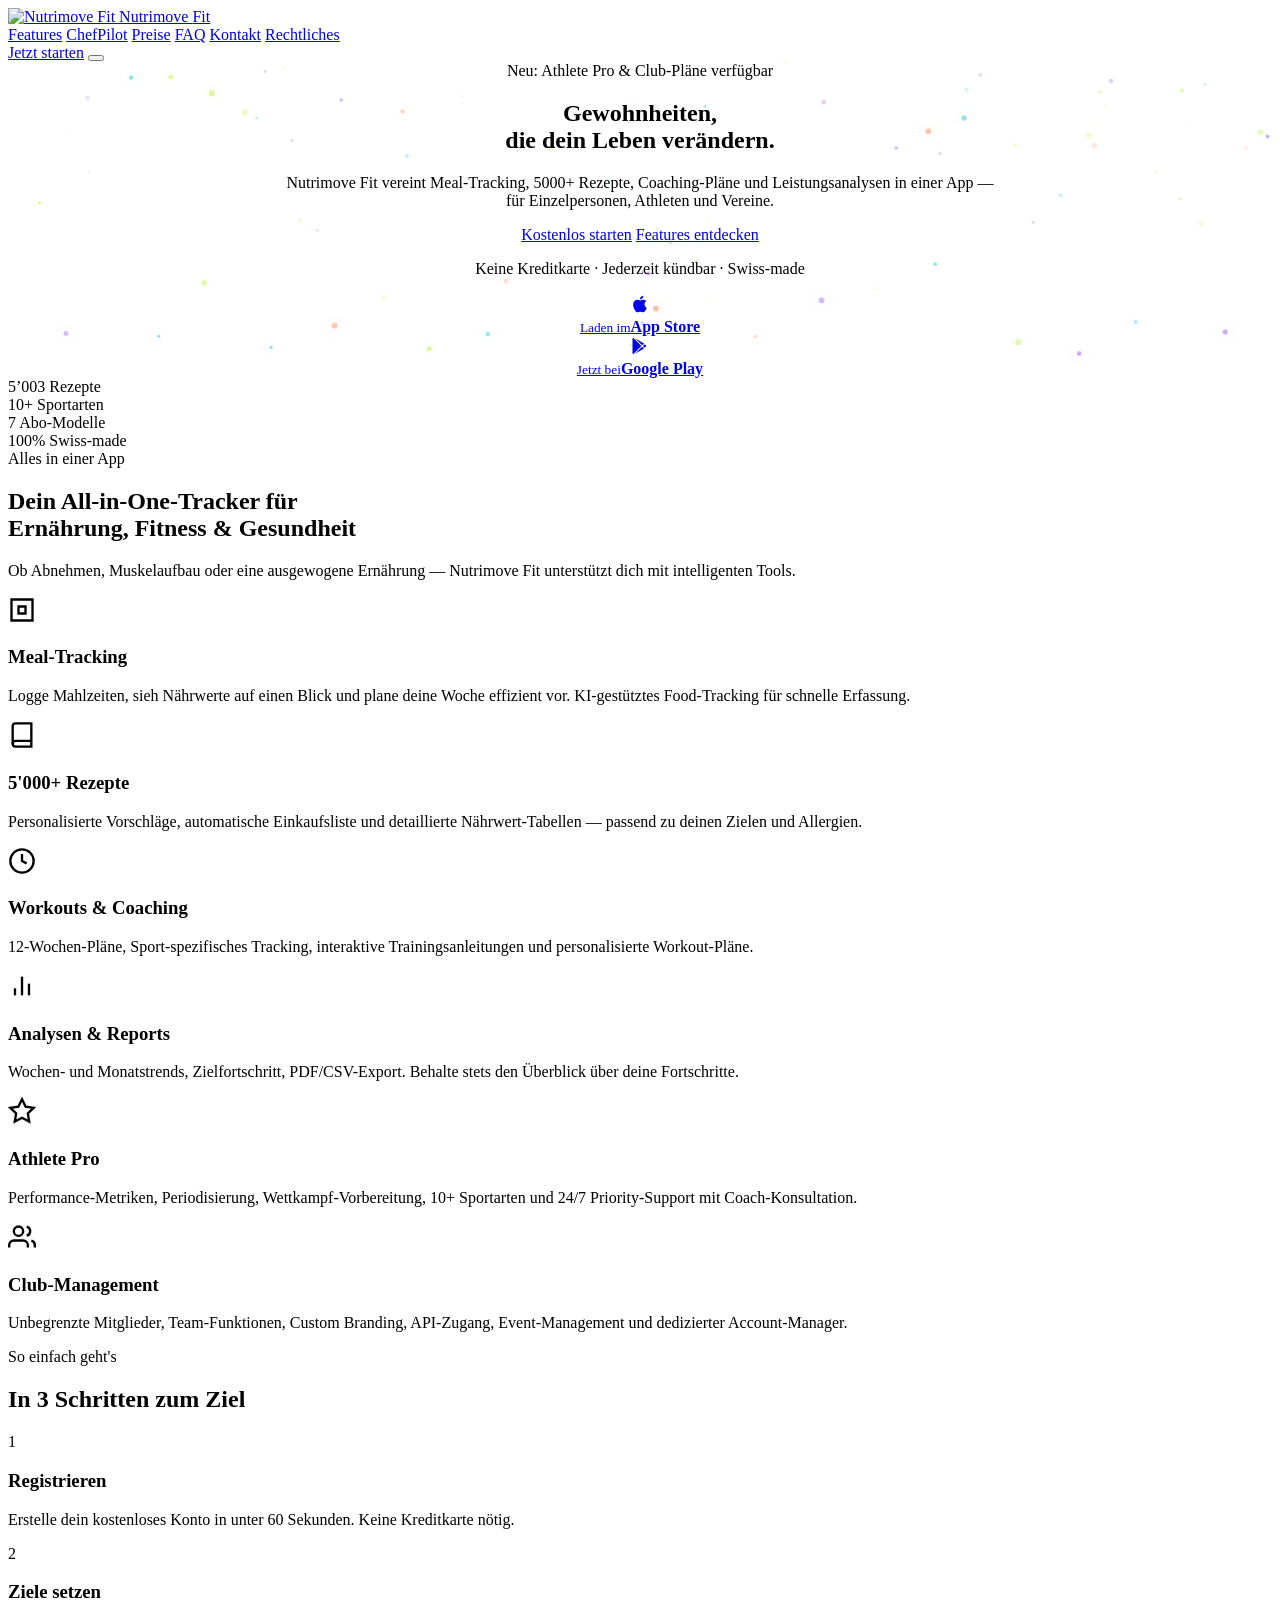
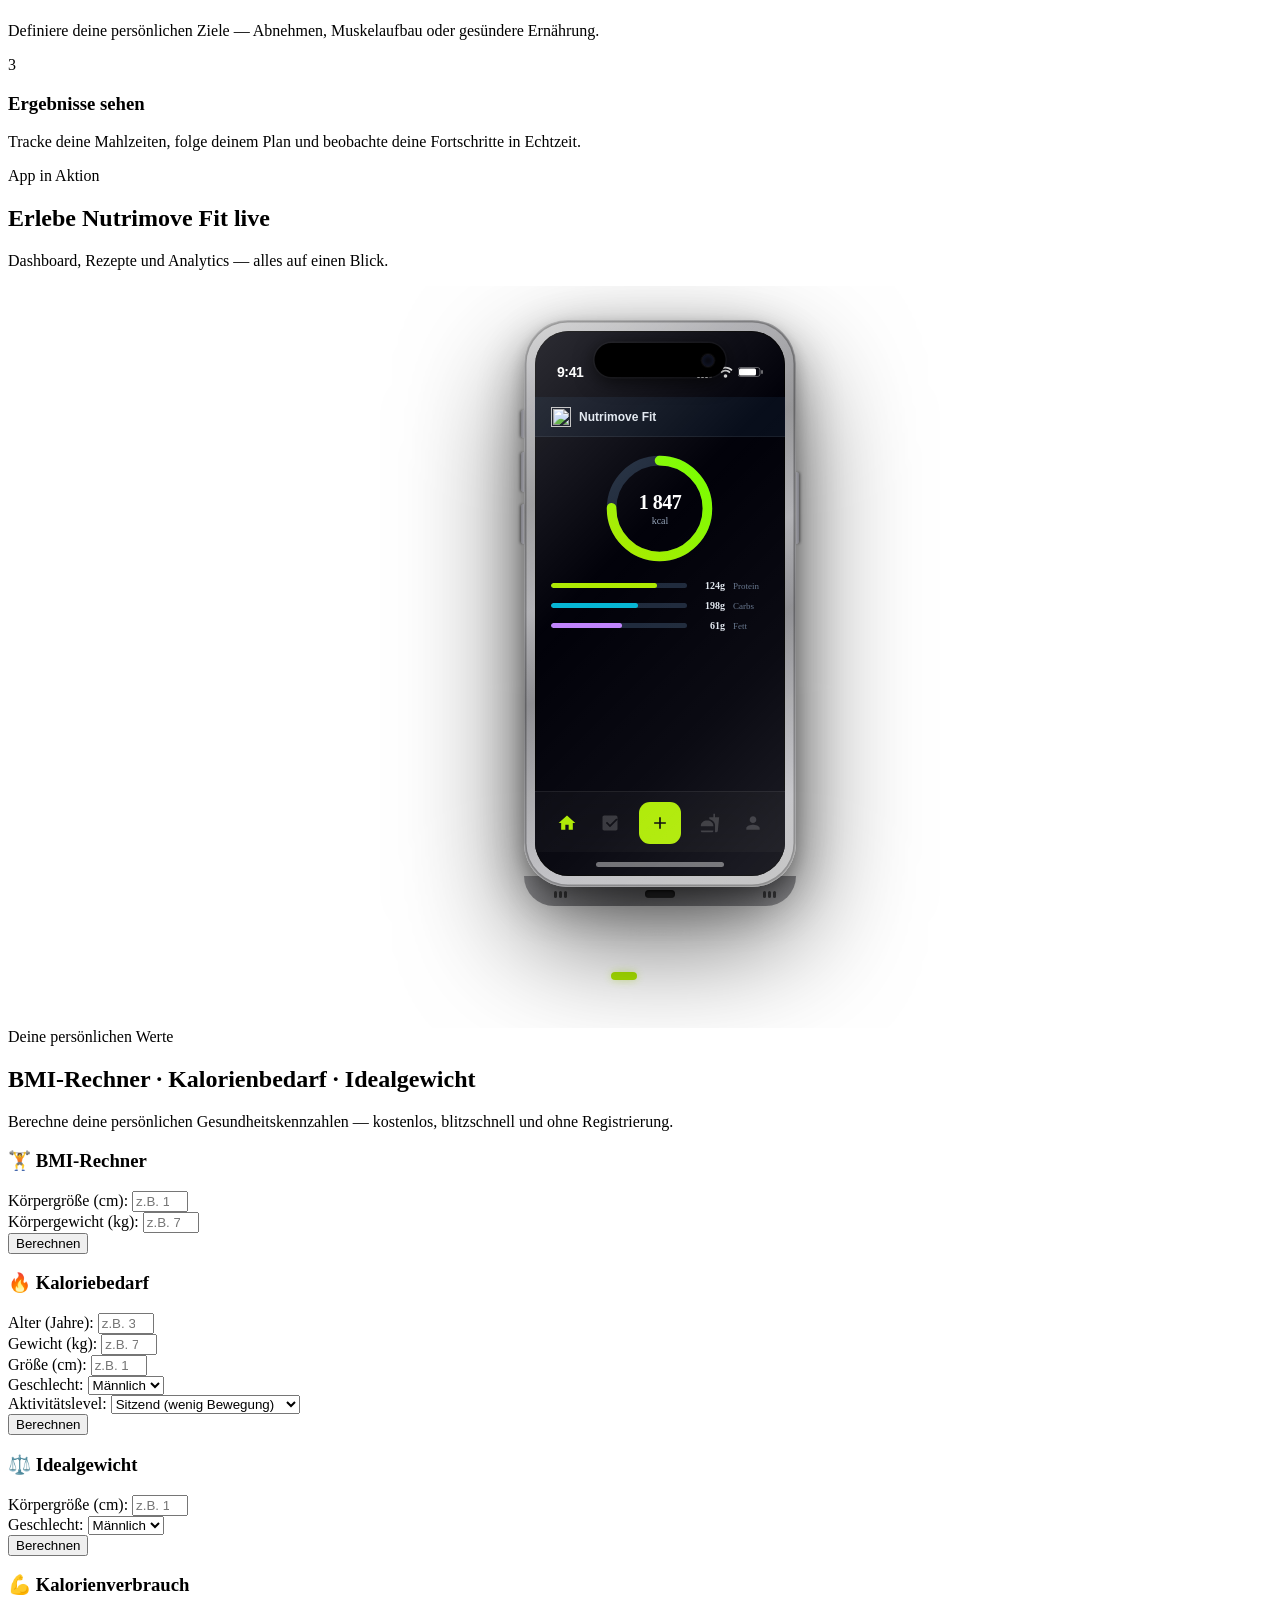
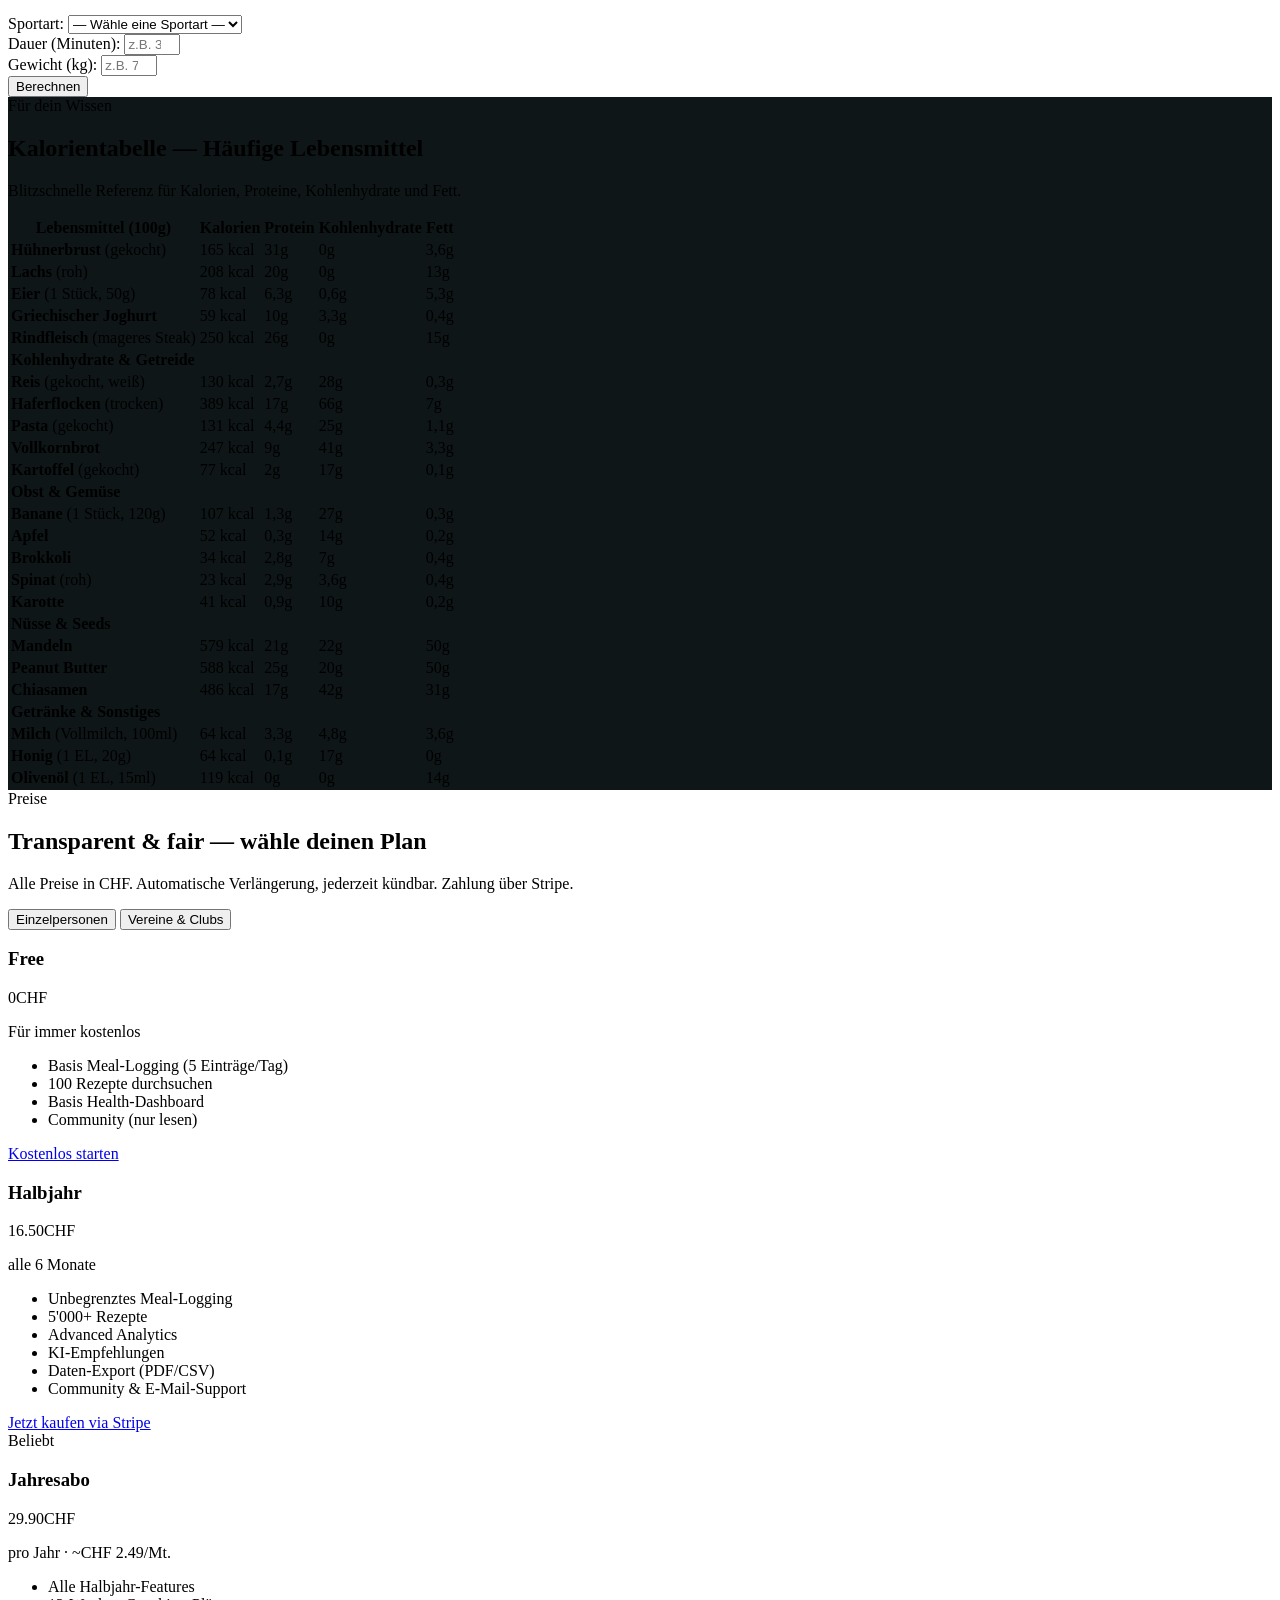
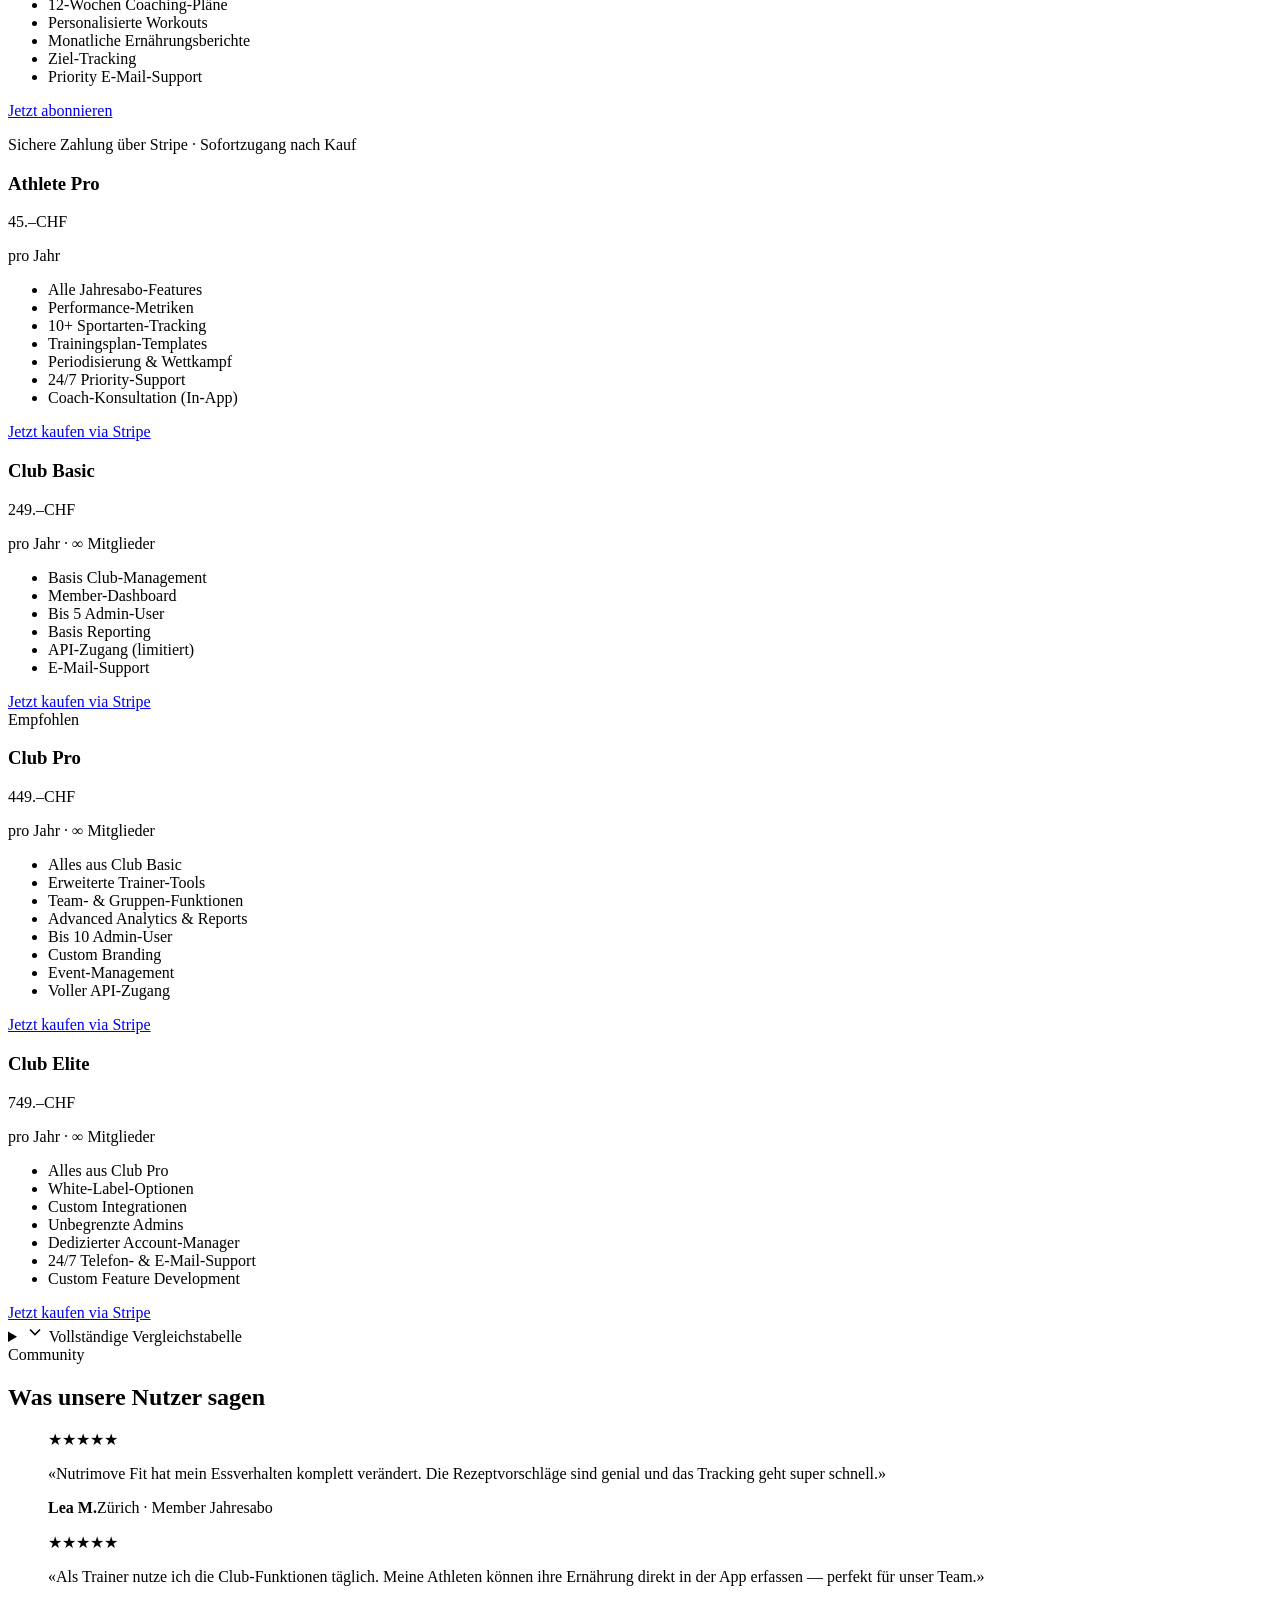
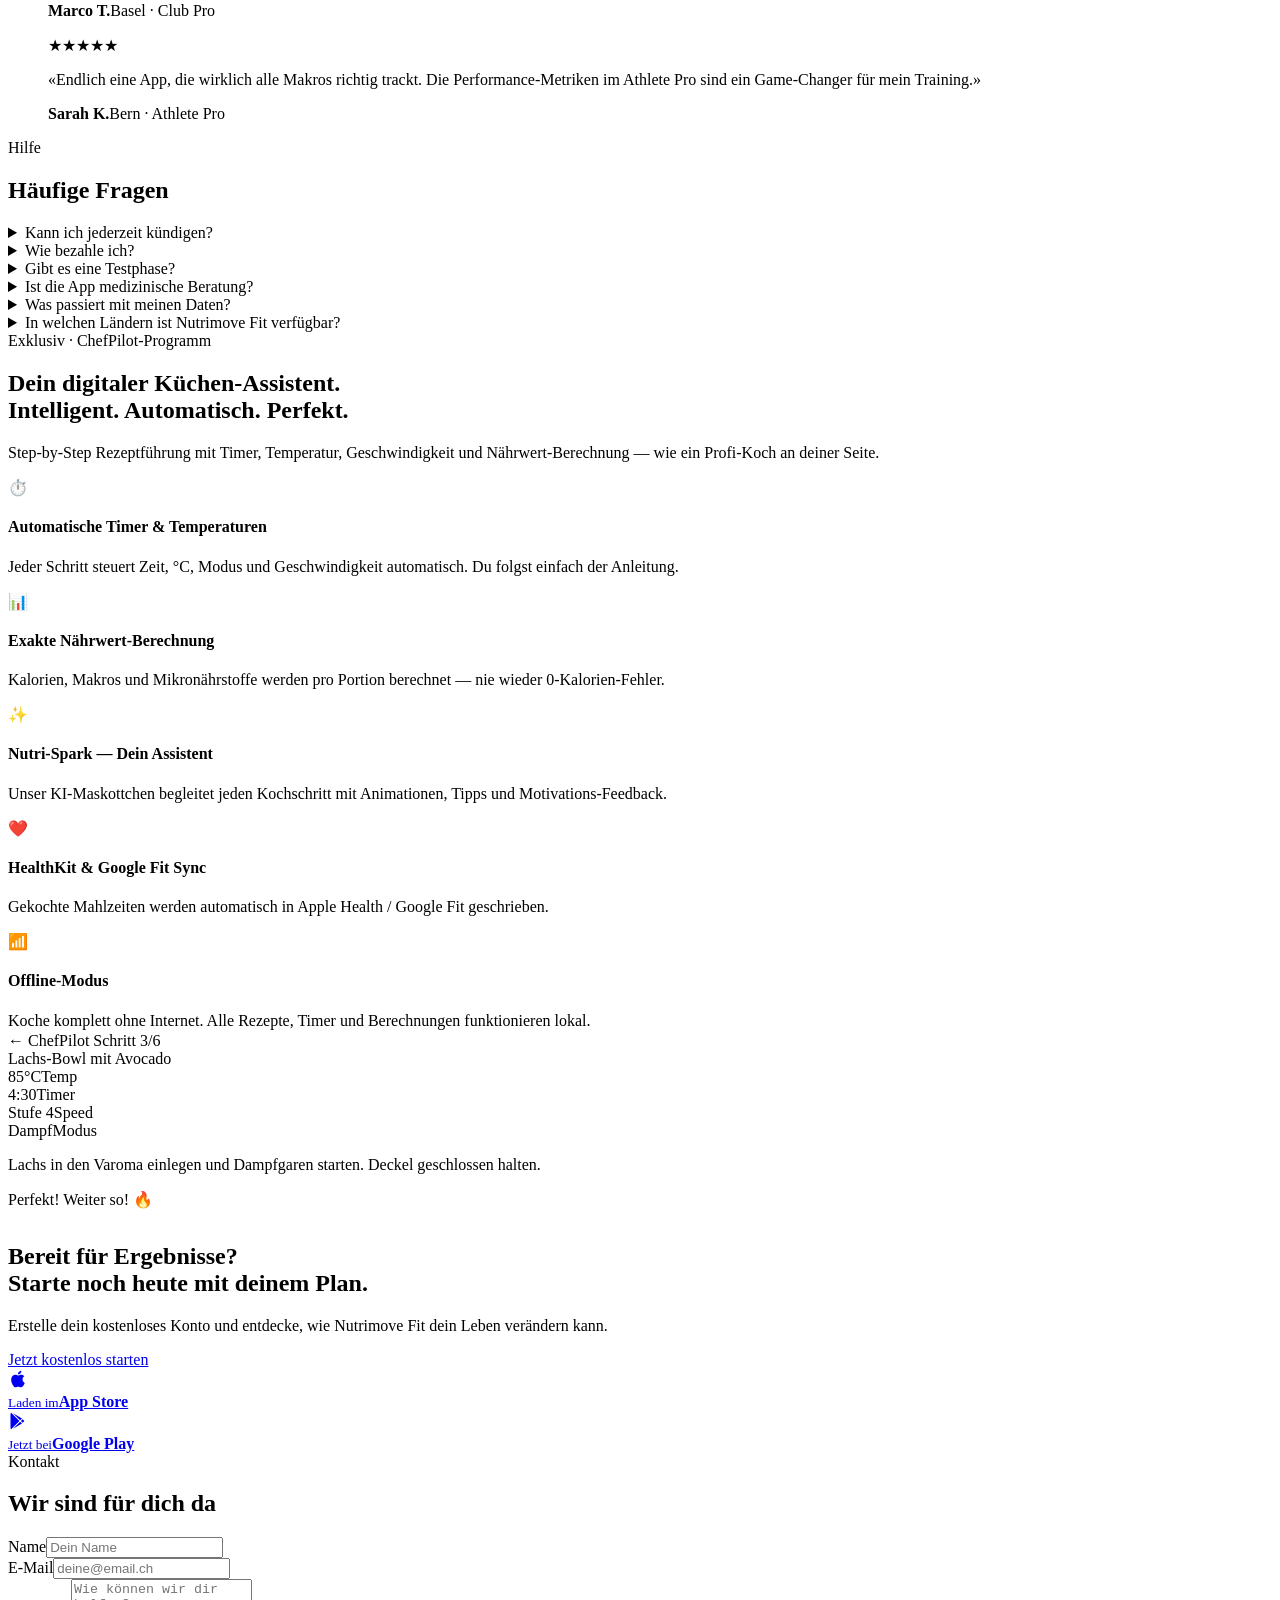
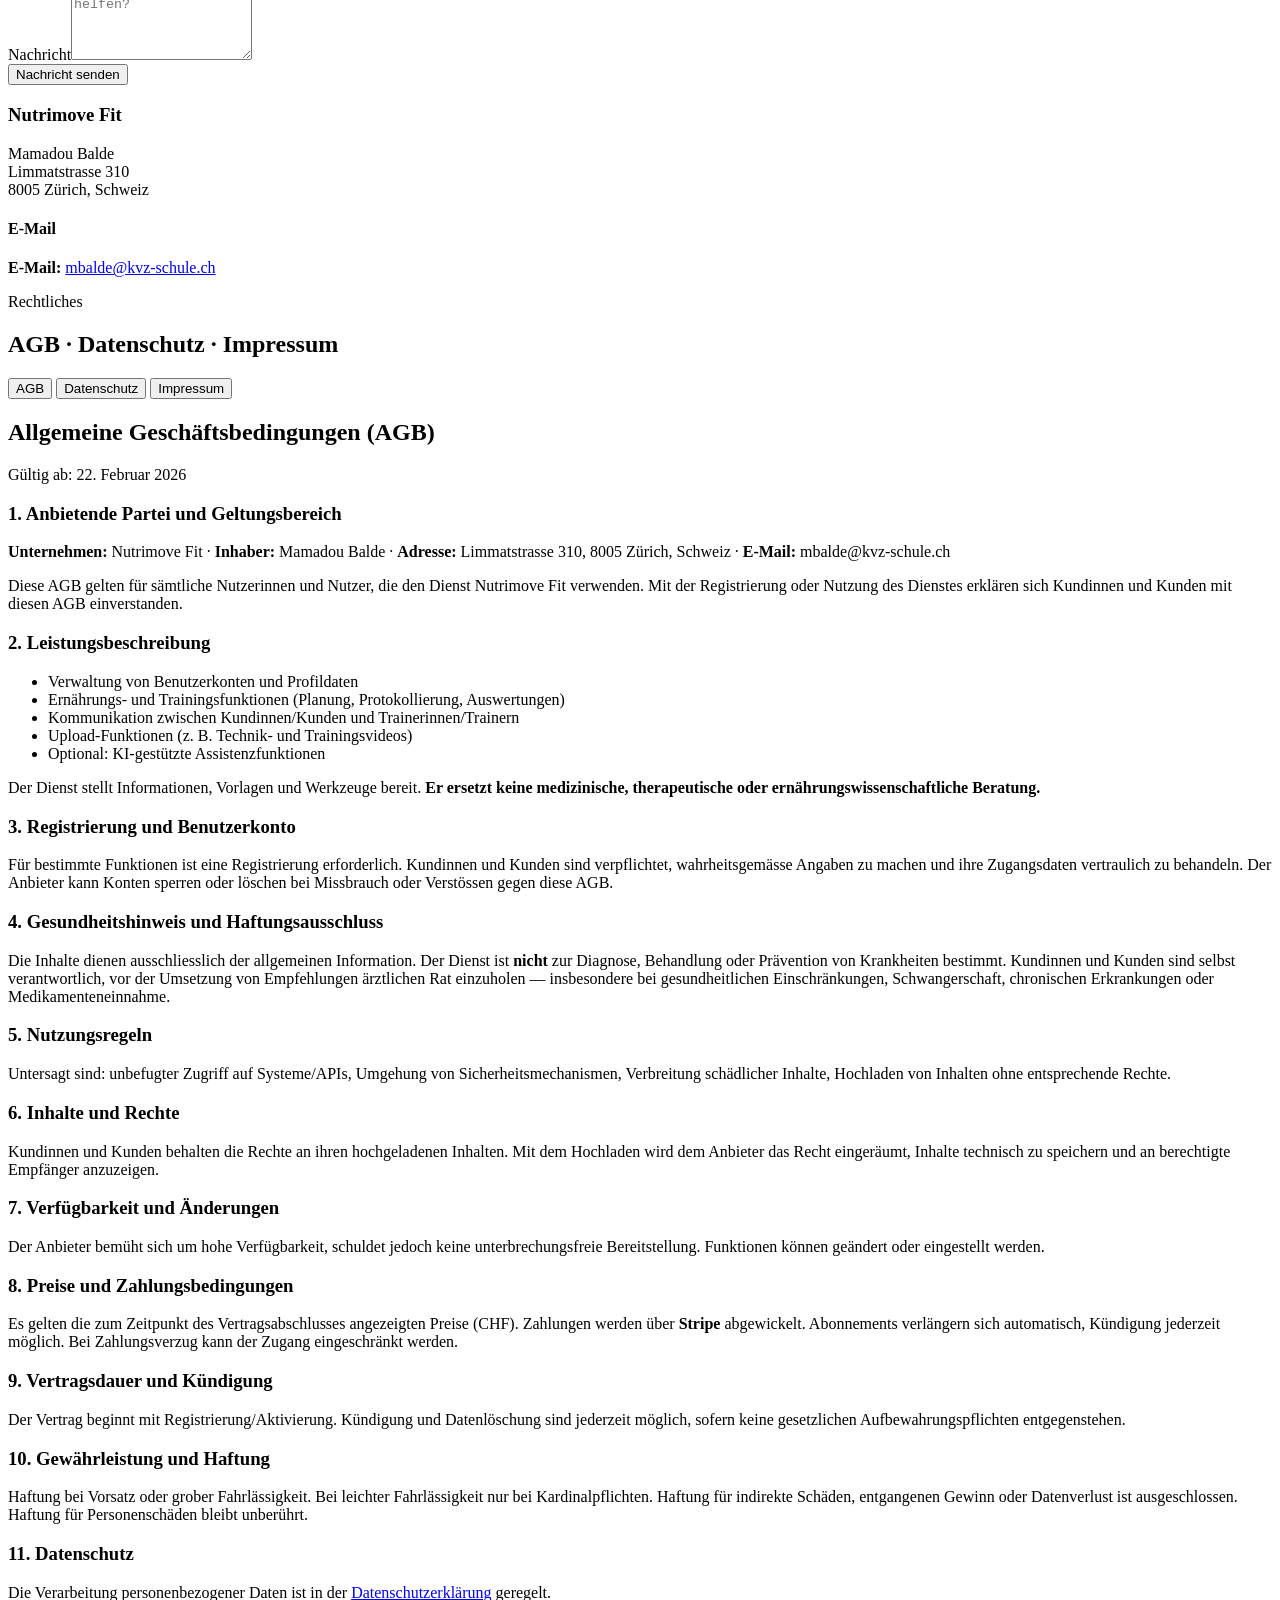
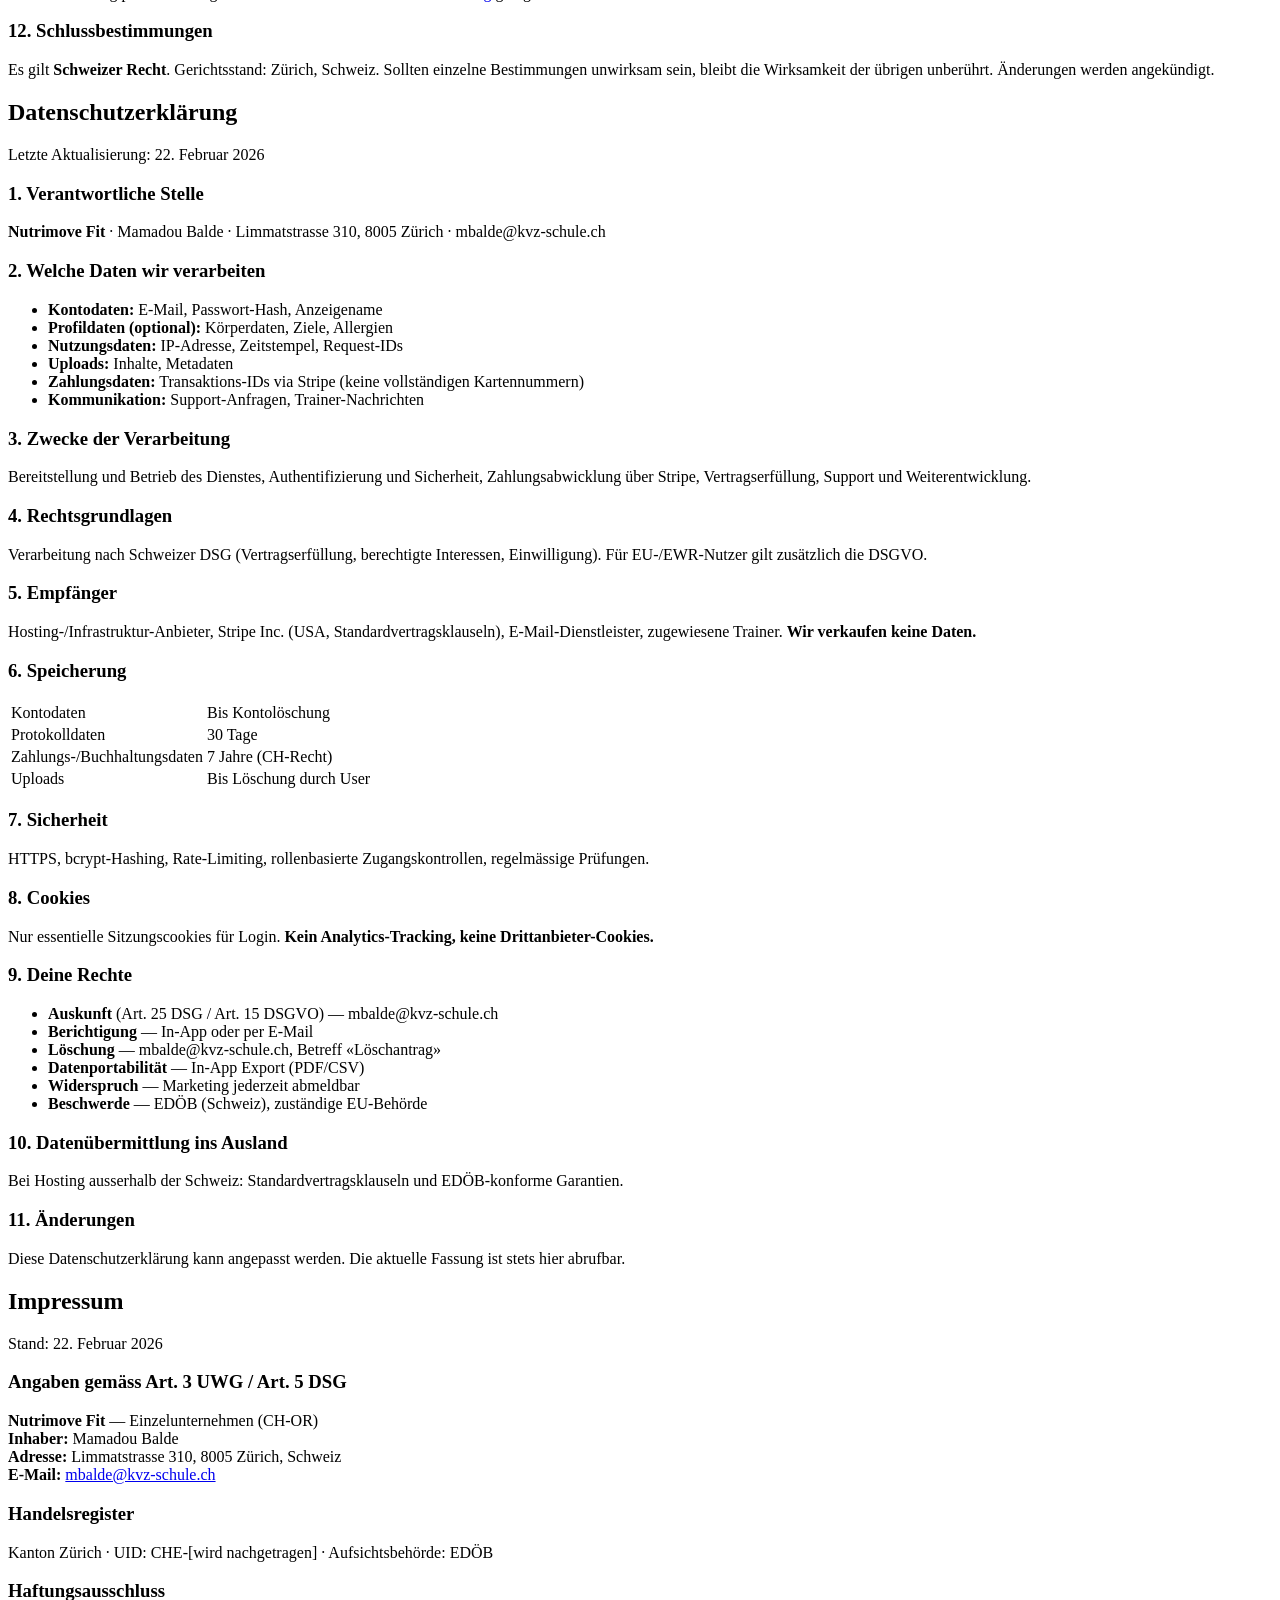
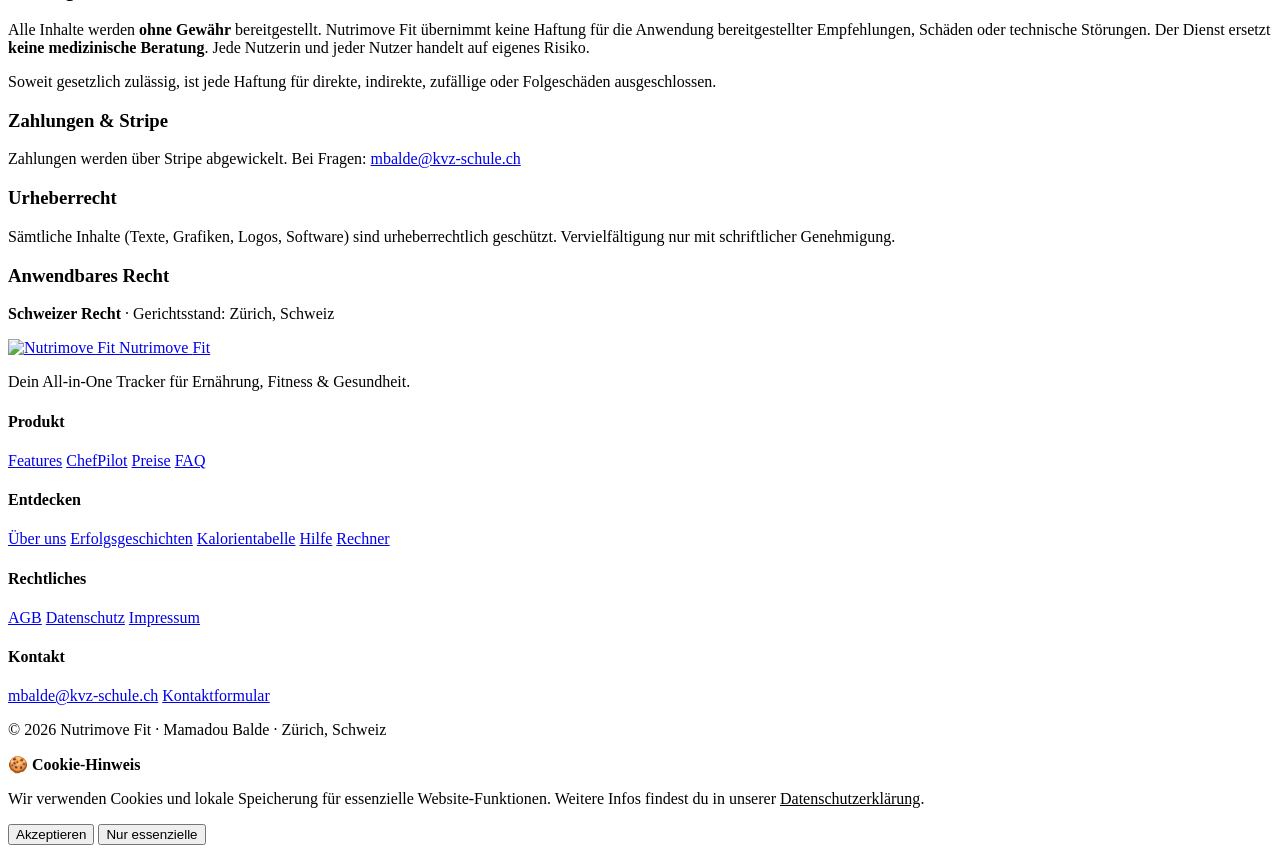
==== index.html @ 68b936ec "feat: iPhone 17 Mockup – realistischer Titanrahmen, Dynamic Island, glatter Karussell" ====
﻿<!doctype html>
<html lang="de">
<head>
  <meta charset="utf-8" />
  <meta name="viewport" content="width=device-width,initial-scale=1" />
  <!-- iOS / Mobile Meta -->
  <meta name="apple-mobile-web-app-capable" content="yes" />
  <meta name="apple-mobile-web-app-status-bar-style" content="black-translucent" />
  <meta name="apple-mobile-web-app-title" content="Nutrimove Fit" />
  <meta name="format-detection" content="telephone=no" />
  <!-- theme-color entfernt (Firefox/Opera Warnung) -->
  <title>Nutrimove Fit — Ernährung · Training · Tracking</title>
  <meta name="description" content="Nutrimove Fit: Deine All-in-One App für Ernährung, Training und Gesundheit. 5000+ Rezepte, KI-Empfehlungen, Coaching-Pläne, BMI-Rechner, Kalorienbedarf. Jetzt kostenlos starten!" />
  <link rel="apple-touch-icon" href="nutrimove_logo.png" />
  <link rel="preconnect" href="https://fonts.googleapis.com" />
  <link rel="preconnect" href="https://fonts.gstatic.com" crossorigin />
  <link href="https://fonts.googleapis.com/css2?family=Inter:wght@400;500;600;700;800;900&display=swap" rel="stylesheet" />
  <link rel="stylesheet" href="styles.css" />
  <link rel="stylesheet" href="styles-inline.css" />
  <script async src="https://js.stripe.com/v3/buy-button.js"></script>
</head>
<body>

<!-- ══════════ HEADER ══════════ -->
<header class="header" id="top">
  <div class="container header__inner">
    <a href="#top" class="header__logo">
      <img src="nutrimove_logo.png" alt="Nutrimove Fit" class="header__logo-img" />
      <span class="header__logo-text">Nutrimove <span class="accent">Fit</span></span>
    </a>
    <nav class="header__nav" id="mainNav">
      <a href="#features">Features</a>
      <a href="#chefpilot">ChefPilot</a>
      <a href="#pricing">Preise</a>
      <a href="#faq">FAQ</a>
      <a href="#contact">Kontakt</a>
      <a href="#legal" class="nav-legal">Rechtliches</a>
    </nav>
    <a href="#pricing" class="btn btn--sm btn--primary header__cta">Jetzt starten</a>
    <button class="header__burger" id="navToggle" aria-label="Menü öffnen">
      <span></span><span></span><span></span>
    </button>
  </div>
</header>

<main>

<!-- ══════════ HERO ══════════ -->
<section class="hero">
  <div class="hero__bg-glow"></div>
  <div class="container hero__inner">
    <div class="hero__content">
      <span class="hero__badge">
        <span class="hero__badge-dot"></span>
        Neu: Athlete Pro &amp; Club-Pläne verfügbar
      </span>
      <h1 class="hero__title">Gewohnheiten,<br>die dein Leben&nbsp;verändern.</h1>
      <p class="hero__sub">Nutrimove Fit vereint Meal-Tracking, 5000+ Rezepte, Coaching-Pläne und Leistungsanalysen in einer App — für Einzelpersonen, Athleten und Vereine.</p>
      <div class="hero__actions">
        <a href="#pricing" class="btn btn--primary btn--lg">Kostenlos starten</a>
        <a href="#features" class="btn btn--ghost btn--lg">Features entdecken</a>
      </div>
      <p class="hero__trust">Keine Kreditkarte · Jederzeit kündbar · Swiss-made</p>
      <!-- App Store Buttons -->
      <div class="hero__stores">
        <a href="#" class="store-badge" aria-label="App Store">
          <svg width="20" height="20" viewBox="0 0 24 24" fill="currentColor"><path d="M18.71 19.5c-.83 1.24-1.71 2.45-3.05 2.47-1.34.03-1.77-.79-3.29-.79-1.53 0-2 .77-3.27.82-1.31.05-2.3-1.32-3.14-2.53C4.25 17 2.94 12.45 4.7 9.39c.87-1.52 2.43-2.48 4.12-2.51 1.28-.02 2.5.87 3.29.87.78 0 2.26-1.07 3.8-.91.65.03 2.47.26 3.64 1.98-.09.06-2.17 1.28-2.15 3.81.03 3.02 2.65 4.03 2.68 4.04-.03.07-.42 1.44-1.38 2.83M13 3.5c.73-.83 1.94-1.46 2.94-1.5.13 1.17-.34 2.35-1.04 3.19-.69.85-1.83 1.51-2.95 1.42-.15-1.15.41-2.35 1.05-3.11z"/></svg>
          <div><small>Laden im</small><strong>App Store</strong></div>
        </a>
        <a href="#" class="store-badge" aria-label="Google Play">
          <svg width="20" height="20" viewBox="0 0 24 24" fill="currentColor"><path d="M3 20.5v-17c0-.59.34-1.11.84-1.35L13.69 12l-9.85 9.85c-.5-.24-.84-.76-.84-1.35m13.81-5.38L6.05 21.34l8.49-8.49 2.27 2.27m.91-.91L19.65 12l-1.92-2.21-2.27 2.27 2.26 2.15M6.05 2.66l10.76 6.22-2.27 2.27-8.49-8.49z"/></svg>
          <div><small>Jetzt bei</small><strong>Google Play</strong></div>
        </a>
      </div>
    </div>
  </div>
</section>

<!-- ══════════ SOCIAL PROOF ══════════ -->
<section class="stats">
  <div class="container stats__inner">
    <div class="stat reveal">
      <span class="stat__num" data-target="5000">0</span>
      <span class="stat__label">Rezepte</span>
    </div>
    <div class="stat reveal">
      <span class="stat__num" data-target="10">0</span><span class="stat__plus">+</span>
      <span class="stat__label">Sportarten</span>
    </div>
    <div class="stat reveal">
      <span class="stat__num" data-target="7">0</span>
      <span class="stat__label">Abo-Modelle</span>
    </div>
    <div class="stat reveal">
      <span class="stat__num" data-target="100">0</span><span class="stat__plus">%</span>
      <span class="stat__label">Swiss-made</span>
    </div>
  </div>
</section>

<!-- ══════════ FEATURES ══════════ -->
<section id="features" class="features section">
  <div class="container">
    <div class="section__head reveal">
      <span class="section__eyebrow">Alles in einer App</span>
      <h2 class="section__title">Dein All-in-One-Tracker für<br>Ernährung, Fitness &amp; Gesundheit</h2>
      <p class="section__sub">Ob Abnehmen, Muskelaufbau oder eine ausgewogene Ernährung — Nutrimove Fit unterstützt dich mit intelligenten Tools.</p>
    </div>
    <div class="features__grid">
      <article class="feature-card reveal">
        <div class="feature-card__icon feature-card__icon--lime">
          <svg width="28" height="28" fill="none" viewBox="0 0 24 24" stroke="currentColor" stroke-width="2"><path d="M3 3h18v18H3z"/><path d="M9 9h6v6H9z"/></svg>
        </div>
        <h3>Meal-Tracking</h3>
        <p>Logge Mahlzeiten, sieh Nährwerte auf einen Blick und plane deine Woche effizient vor. KI-gestütztes Food-Tracking für schnelle Erfassung.</p>
      </article>
      <article class="feature-card reveal">
        <div class="feature-card__icon feature-card__icon--violet">
          <svg width="28" height="28" fill="none" viewBox="0 0 24 24" stroke="currentColor" stroke-width="2"><path d="M4 19.5A2.5 2.5 0 016.5 17H20"/><path d="M6.5 2H20v20H6.5A2.5 2.5 0 014 19.5v-15A2.5 2.5 0 016.5 2z"/></svg>
        </div>
        <h3>5'000+ Rezepte</h3>
        <p>Personalisierte Vorschläge, automatische Einkaufsliste und detaillierte Nährwert-Tabellen — passend zu deinen Zielen und Allergien.</p>
      </article>
      <article class="feature-card reveal">
        <div class="feature-card__icon feature-card__icon--cyan">
          <svg width="28" height="28" fill="none" viewBox="0 0 24 24" stroke="currentColor" stroke-width="2"><circle cx="12" cy="12" r="10"/><path d="M12 6v6l4 2"/></svg>
        </div>
        <h3>Workouts &amp; Coaching</h3>
        <p>12-Wochen-Pläne, Sport-spezifisches Tracking, interaktive Trainingsanleitungen und personalisierte Workout-Pläne.</p>
      </article>
      <article class="feature-card reveal">
        <div class="feature-card__icon feature-card__icon--lime">
          <svg width="28" height="28" fill="none" viewBox="0 0 24 24" stroke="currentColor" stroke-width="2"><path d="M18 20V10"/><path d="M12 20V4"/><path d="M6 20v-6"/></svg>
        </div>
        <h3>Analysen &amp; Reports</h3>
        <p>Wochen- und Monatstrends, Zielfortschritt, PDF/CSV-Export. Behalte stets den Überblick über deine Fortschritte.</p>
      </article>
      <article class="feature-card reveal">
        <div class="feature-card__icon feature-card__icon--violet">
          <svg width="28" height="28" fill="none" viewBox="0 0 24 24" stroke="currentColor" stroke-width="2"><polygon points="12 2 15.09 8.26 22 9.27 17 14.14 18.18 21.02 12 17.77 5.82 21.02 7 14.14 2 9.27 8.91 8.26"/></svg>
        </div>
        <h3>Athlete Pro</h3>
        <p>Performance-Metriken, Periodisierung, Wettkampf-Vorbereitung, 10+ Sportarten und 24/7 Priority-Support mit Coach-Konsultation.</p>
      </article>
      <article class="feature-card reveal">
        <div class="feature-card__icon feature-card__icon--cyan">
          <svg width="28" height="28" fill="none" viewBox="0 0 24 24" stroke="currentColor" stroke-width="2"><path d="M17 21v-2a4 4 0 00-4-4H5a4 4 0 00-4 4v2"/><circle cx="9" cy="7" r="4"/><path d="M23 21v-2a4 4 0 00-3-3.87"/><path d="M16 3.13a4 4 0 010 7.75"/></svg>
        </div>
        <h3>Club-Management</h3>
        <p>Unbegrenzte Mitglieder, Team-Funktionen, Custom Branding, API-Zugang, Event-Management und dedizierter Account-Manager.</p>
      </article>
    </div>
  </div>
</section>

<!-- ══════════ HOW IT WORKS ══════════ -->
<section class="how section">
  <div class="container">
    <div class="section__head reveal">
      <span class="section__eyebrow">So einfach geht's</span>
      <h2 class="section__title">In 3 Schritten zum Ziel</h2>
    </div>
    <div class="how__steps">
      <div class="how__step reveal">
        <div class="how__num">1</div>
        <h3>Registrieren</h3>
        <p>Erstelle dein kostenloses Konto in unter 60 Sekunden. Keine Kreditkarte nötig.</p>
      </div>
      <div class="how__connector"></div>
      <div class="how__step reveal">
        <div class="how__num">2</div>
        <h3>Ziele setzen</h3>
        <p>Definiere deine persönlichen Ziele — Abnehmen, Muskelaufbau oder gesündere Ernährung.</p>
      </div>
      <div class="how__connector"></div>
      <div class="how__step reveal">
        <div class="how__num">3</div>
        <h3>Ergebnisse sehen</h3>
        <p>Tracke deine Mahlzeiten, folge deinem Plan und beobachte deine Fortschritte in Echtzeit.</p>
      </div>
    </div>
  </div>
</section>

<!-- ══════════ APP SHOWCASE (3 PHONES CAROUSEL) ══════════ -->
<section id="showcase" class="showcase section">
  <div class="container">
    <div class="section__head reveal">
      <span class="section__eyebrow">App in Aktion</span>
      <h2 class="section__title">Erlebe Nutrimove Fit live</h2>
      <p class="section__sub">Dashboard, Rezepte und Analytics — alles auf einen Blick.</p>
    </div>

    <div class="phones-carousel">
      <div class="phones-track" id="phonesTrack">

        <!-- ── Phone 1: Dashboard ── -->
        <div class="phone-slide">
          <div class="iphone17">
            <div class="iphone17__btn-action"></div>
            <div class="iphone17__btn-vol-up"></div>
            <div class="iphone17__btn-vol-down"></div>
            <div class="iphone17__btn-power"></div>
            <div class="iphone17__body">
              <div class="iphone17__screen">
                <div class="iphone17__island"><div class="iphone17__island-cam"></div></div>
                <div class="iphone17__statusbar">
                  <span class="iphone17__time">9:41</span>
                  <div class="iphone17__status-icons">
                    <svg width="16" height="12" viewBox="0 0 16 12" fill="white"><rect x="0" y="4" width="3" height="8" rx="1"/><rect x="4" y="2.5" width="3" height="9.5" rx="1"/><rect x="8" y="1" width="3" height="11" rx="1"/><rect x="12" y="0" width="3" height="12" rx="1" opacity=".3"/></svg>
                    <svg width="15" height="12" viewBox="0 0 15 12" fill="white"><path d="M7.5 2.5C9.8 2.5 11.9 3.5 13.3 5.1L14.5 3.8C12.8 1.9 10.3.7 7.5.7S2.2 1.9.5 3.8l1.2 1.3C3.1 3.5 5.2 2.5 7.5 2.5z"/><path d="M7.5 5.5C9 5.5 10.3 6.1 11.3 7.2L12.5 5.9C11.2 4.5 9.4 3.7 7.5 3.7S3.8 4.5 2.5 5.9l1.2 1.3C4.7 6.1 6 5.5 7.5 5.5z"/><circle cx="7.5" cy="10" r="1.8"/></svg>
                    <svg width="25" height="12" viewBox="0 0 25 12" fill="white"><rect x="0" y="1.5" width="22" height="9" rx="2.5" stroke="white" stroke-width="1" fill="none" opacity=".35"/><rect x="23" y="4" width="2" height="4" rx="1" fill="white" opacity=".4"/><rect x="1" y="2.5" width="17" height="7" rx="1.5" fill="white"/></svg>
                  </div>
                </div>
                <div class="iphone17__content">
                  <div class="i17-app-header">
                    <img src="nutrimove_logo.png" alt="" class="i17-logo" />
                    <span class="i17-app-name">Nutrimove <strong>Fit</strong></span>
                  </div>
                  <div class="i17-ring-wrap">
                    <svg viewBox="0 0 120 120" width="115" height="115">
                      <circle cx="60" cy="60" r="50" fill="none" stroke="#1E293B" stroke-width="10"/>
                      <circle cx="60" cy="60" r="50" fill="none" stroke="url(#rg1)" stroke-width="10" stroke-linecap="round" stroke-dasharray="314" stroke-dashoffset="78" transform="rotate(-90 60 60)"/>
                      <defs><linearGradient id="rg1" x1="0" y1="0" x2="1" y2="1"><stop offset="0%" stop-color="#AEEA00"/><stop offset="100%" stop-color="#76FF03"/></linearGradient></defs>
                    </svg>
                    <div class="i17-ring-text"><span class="i17-ring-num">1 847</span><span class="i17-ring-lbl">kcal</span></div>
                  </div>
                  <div class="i17-macros">
                    <div class="i17-macro">
                      <div class="i17-macro-track"><div class="i17-macro-fill" style="width:78%;background:#AEEA00"></div></div>
                      <span class="i17-macro-val">124g</span><span class="i17-macro-lbl">Protein</span>
                    </div>
                    <div class="i17-macro">
                      <div class="i17-macro-track"><div class="i17-macro-fill" style="width:64%;background:#06B6D4"></div></div>
                      <span class="i17-macro-val">198g</span><span class="i17-macro-lbl">Carbs</span>
                    </div>
                    <div class="i17-macro">
                      <div class="i17-macro-track"><div class="i17-macro-fill" style="width:52%;background:#C084FC"></div></div>
                      <span class="i17-macro-val">61g</span><span class="i17-macro-lbl">Fett</span>
                    </div>
                  </div>
                </div>
                <div class="iphone17__bottomnav">
                  <span class="i17-bnav i17-bnav--active" aria-hidden="true"><svg width="20" height="20" viewBox="0 0 24 24" fill="currentColor"><path d="M10 20v-6h4v6h5v-8h3L12 3 2 12h3v8z"/></svg></span>
                  <span class="i17-bnav" aria-hidden="true"><svg width="20" height="20" viewBox="0 0 24 24" fill="currentColor"><path d="M19 3H5c-1.1 0-2 .9-2 2v14c0 1.1.9 2 2 2h14c1.1 0 2-.9 2-2V5c0-1.1-.9-2-2-2zm-7 14l-5-5 1.41-1.41L12 14.17l7.59-7.59L21 8l-9 9z" opacity=".5"/></svg></span>
                  <span class="i17-bnav i17-bnav--add" aria-hidden="true"><svg width="20" height="20" viewBox="0 0 24 24" fill="currentColor"><path d="M19 13h-6v6h-2v-6H5v-2h6V5h2v6h6v2z"/></svg></span>
                  <span class="i17-bnav" aria-hidden="true"><svg width="20" height="20" viewBox="0 0 24 24" fill="currentColor"><path d="M18.06 22.99h1.66c.84 0 1.53-.64 1.63-1.46L23 5.05h-5V1h-1.97v4.05h-4.97l.3 2.34c1.71.47 3.31 1.32 4.27 2.26 1.44 1.42 2.43 2.89 2.43 5.29v8.05zM1 21.99V21h15.03v.99c0 .55-.45 1-1.01 1H2.01c-.56 0-1.01-.45-1.01-1zm15.03-7c0-3.5-3.47-5.99-7.52-5.99S1 11.49 1 14.99v1h15.03v-1z" opacity=".5"/></svg></span>
                  <span class="i17-bnav" aria-hidden="true"><svg width="20" height="20" viewBox="0 0 24 24" fill="currentColor"><path d="M12 12c2.21 0 4-1.79 4-4s-1.79-4-4-4-4 1.79-4 4 1.79 4 4 4zm0 2c-2.67 0-8 1.34-8 4v2h16v-2c0-2.66-5.33-4-8-4z" opacity=".5"/></svg></span>
                </div>
                <div class="iphone17__home-indicator"></div>
              </div>
            </div>
            <div class="iphone17__bottom-edge">
              <div class="iphone17__speaker"></div>
              <div class="iphone17__usbc"></div>
              <div class="iphone17__speaker"></div>
            </div>
          </div>
          <div class="phone-label">Dashboard</div>
        </div>

        <!-- ── Phone 2: Recipes ── -->
        <div class="phone-slide">
          <div class="iphone17">
            <div class="iphone17__btn-action"></div>
            <div class="iphone17__btn-vol-up"></div>
            <div class="iphone17__btn-vol-down"></div>
            <div class="iphone17__btn-power"></div>
            <div class="iphone17__body">
              <div class="iphone17__screen">
                <div class="iphone17__island"><div class="iphone17__island-cam"></div></div>
                <div class="iphone17__statusbar">
                  <span class="iphone17__time">9:41</span>
                  <div class="iphone17__status-icons">
                    <svg width="16" height="12" viewBox="0 0 16 12" fill="white"><rect x="0" y="4" width="3" height="8" rx="1"/><rect x="4" y="2.5" width="3" height="9.5" rx="1"/><rect x="8" y="1" width="3" height="11" rx="1"/><rect x="12" y="0" width="3" height="12" rx="1" opacity=".3"/></svg>
                    <svg width="15" height="12" viewBox="0 0 15 12" fill="white"><path d="M7.5 2.5C9.8 2.5 11.9 3.5 13.3 5.1L14.5 3.8C12.8 1.9 10.3.7 7.5.7S2.2 1.9.5 3.8l1.2 1.3C3.1 3.5 5.2 2.5 7.5 2.5z"/><path d="M7.5 5.5C9 5.5 10.3 6.1 11.3 7.2L12.5 5.9C11.2 4.5 9.4 3.7 7.5 3.7S3.8 4.5 2.5 5.9l1.2 1.3C4.7 6.1 6 5.5 7.5 5.5z"/><circle cx="7.5" cy="10" r="1.8"/></svg>
                    <svg width="25" height="12" viewBox="0 0 25 12" fill="white"><rect x="0" y="1.5" width="22" height="9" rx="2.5" stroke="white" stroke-width="1" fill="none" opacity=".35"/><rect x="23" y="4" width="2" height="4" rx="1" fill="white" opacity=".4"/><rect x="1" y="2.5" width="17" height="7" rx="1.5" fill="white"/></svg>
                  </div>
                </div>
                <div class="iphone17__content">
                  <div class="i17-app-header i17-app-header--dark">
                    <span class="i17-screen-title">5'000+ Rezepte</span>
                  </div>
                  <div class="i17-search-wrap">
                    <svg width="14" height="14" viewBox="0 0 24 24" fill="#94A3B8"><path d="M15.5 14h-.79l-.28-.27A6.471 6.471 0 0 0 16 9.5 6.5 6.5 0 1 0 9.5 16c1.61 0 3.09-.59 4.23-1.57l.27.28v.79l5 4.99L20.49 19l-4.99-5zm-6 0C7.01 14 5 11.99 5 9.5S7.01 5 9.5 5 14 7.01 14 9.5 11.99 14 9.5 14z"/></svg>
                    <span class="i17-search-placeholder">Rezepte durchsuchen…</span>
                  </div>
                  <div class="i17-recipes">
                    <div class="i17-recipe i17-recipe--featured">
                      <div class="i17-recipe-emoji">🥗</div>
                      <div class="i17-recipe-info">
                        <div class="i17-recipe-name">Lachs-Buddha-Bowl</div>
                        <div class="i17-recipe-meta">350 kcal · 28g Protein</div>
                      </div>
                      <div class="i17-recipe-kcal">350</div>
                    </div>
                    <div class="i17-recipe">
                      <div class="i17-recipe-emoji">🥤</div>
                      <div class="i17-recipe-info">
                        <div class="i17-recipe-name">Grüner Smoothie</div>
                        <div class="i17-recipe-meta">180 kcal · 8g Protein</div>
                      </div>
                      <div class="i17-recipe-kcal">180</div>
                    </div>
                    <div class="i17-recipe">
                      <div class="i17-recipe-emoji">🥘</div>
                      <div class="i17-recipe-info">
                        <div class="i17-recipe-name">Quinoa &amp; Gemüse</div>
                        <div class="i17-recipe-meta">420 kcal · 15g Protein</div>
                      </div>
                      <div class="i17-recipe-kcal">420</div>
                    </div>
                    <div class="i17-recipe">
                      <div class="i17-recipe-emoji">🍳</div>
                      <div class="i17-recipe-info">
                        <div class="i17-recipe-name">Avocado Toast</div>
                        <div class="i17-recipe-meta">290 kcal · 9g Protein</div>
                      </div>
                      <div class="i17-recipe-kcal">290</div>
                    </div>
                  </div>
                </div>
                <div class="iphone17__bottomnav">
                  <span class="i17-bnav" aria-hidden="true"><svg width="20" height="20" viewBox="0 0 24 24" fill="currentColor"><path d="M10 20v-6h4v6h5v-8h3L12 3 2 12h3v8z" opacity=".5"/></svg></span>
                  <span class="i17-bnav" aria-hidden="true"><svg width="20" height="20" viewBox="0 0 24 24" fill="currentColor"><path d="M19 3H5c-1.1 0-2 .9-2 2v14c0 1.1.9 2 2 2h14c1.1 0 2-.9 2-2V5c0-1.1-.9-2-2-2zm-7 14l-5-5 1.41-1.41L12 14.17l7.59-7.59L21 8l-9 9z" opacity=".5"/></svg></span>
                  <span class="i17-bnav i17-bnav--add" aria-hidden="true"><svg width="20" height="20" viewBox="0 0 24 24" fill="currentColor"><path d="M19 13h-6v6h-2v-6H5v-2h6V5h2v6h6v2z"/></svg></span>
                  <span class="i17-bnav i17-bnav--active" aria-hidden="true"><svg width="20" height="20" viewBox="0 0 24 24" fill="currentColor"><path d="M18.06 22.99h1.66c.84 0 1.53-.64 1.63-1.46L23 5.05h-5V1h-1.97v4.05h-4.97l.3 2.34c1.71.47 3.31 1.32 4.27 2.26 1.44 1.42 2.43 2.89 2.43 5.29v8.05zM1 21.99V21h15.03v.99c0 .55-.45 1-1.01 1H2.01c-.56 0-1.01-.45-1.01-1zm15.03-7c0-3.5-3.47-5.99-7.52-5.99S1 11.49 1 14.99v1h15.03v-1z"/></svg></span>
                  <span class="i17-bnav" aria-hidden="true"><svg width="20" height="20" viewBox="0 0 24 24" fill="currentColor"><path d="M12 12c2.21 0 4-1.79 4-4s-1.79-4-4-4-4 1.79-4 4 1.79 4 4 4zm0 2c-2.67 0-8 1.34-8 4v2h16v-2c0-2.66-5.33-4-8-4z" opacity=".5"/></svg></span>
                </div>
                <div class="iphone17__home-indicator"></div>
              </div>
            </div>
            <div class="iphone17__bottom-edge">
              <div class="iphone17__speaker"></div>
              <div class="iphone17__usbc"></div>
              <div class="iphone17__speaker"></div>
            </div>
          </div>
          <div class="phone-label">5'000+ Rezepte</div>
        </div>

        <!-- ── Phone 3: Analytics ── -->
        <div class="phone-slide">
          <div class="iphone17">
            <div class="iphone17__btn-action"></div>
            <div class="iphone17__btn-vol-up"></div>
            <div class="iphone17__btn-vol-down"></div>
            <div class="iphone17__btn-power"></div>
            <div class="iphone17__body">
              <div class="iphone17__screen">
                <div class="iphone17__island"><div class="iphone17__island-cam"></div></div>
                <div class="iphone17__statusbar">
                  <span class="iphone17__time">9:41</span>
                  <div class="iphone17__status-icons">
                    <svg width="16" height="12" viewBox="0 0 16 12" fill="white"><rect x="0" y="4" width="3" height="8" rx="1"/><rect x="4" y="2.5" width="3" height="9.5" rx="1"/><rect x="8" y="1" width="3" height="11" rx="1"/><rect x="12" y="0" width="3" height="12" rx="1" opacity=".3"/></svg>
                    <svg width="15" height="12" viewBox="0 0 15 12" fill="white"><path d="M7.5 2.5C9.8 2.5 11.9 3.5 13.3 5.1L14.5 3.8C12.8 1.9 10.3.7 7.5.7S2.2 1.9.5 3.8l1.2 1.3C3.1 3.5 5.2 2.5 7.5 2.5z"/><path d="M7.5 5.5C9 5.5 10.3 6.1 11.3 7.2L12.5 5.9C11.2 4.5 9.4 3.7 7.5 3.7S3.8 4.5 2.5 5.9l1.2 1.3C4.7 6.1 6 5.5 7.5 5.5z"/><circle cx="7.5" cy="10" r="1.8"/></svg>
                    <svg width="25" height="12" viewBox="0 0 25 12" fill="white"><rect x="0" y="1.5" width="22" height="9" rx="2.5" stroke="white" stroke-width="1" fill="none" opacity=".35"/><rect x="23" y="4" width="2" height="4" rx="1" fill="white" opacity=".4"/><rect x="1" y="2.5" width="17" height="7" rx="1.5" fill="white"/></svg>
                  </div>
                </div>
                <div class="iphone17__content">
                  <div class="i17-app-header i17-app-header--purple">
                    <span class="i17-screen-title">Analytics</span>
                  </div>
                  <div class="i17-analytics">
                    <div class="i17-stat-hero">
                      <div class="i17-stat-hero__val">−4,2 kg</div>
                      <div class="i17-stat-hero__lbl">Diese Woche · Ziel: 75 kg</div>
                      <div class="i17-weight-bar">
                        <div class="i17-weight-fill"></div>
                      </div>
                    </div>
                    <div class="i17-chart-lbl">Kalorien dieser Woche</div>
                    <div class="i17-chart">
                      <svg viewBox="0 0 220 70" width="100%" height="70" preserveAspectRatio="none">
                        <defs>
                          <linearGradient id="cg1" x1="0" y1="0" x2="0" y2="1">
                            <stop offset="0%" stop-color="#AEEA00" stop-opacity=".5"/>
                            <stop offset="100%" stop-color="#AEEA00" stop-opacity="0"/>
                          </linearGradient>
                        </defs>
                        <path d="M0 55 C20 50 30 30 50 35 S80 20 100 25 S140 15 160 20 S190 10 220 12 L220 70 L0 70 Z" fill="url(#cg1)"/>
                        <path d="M0 55 C20 50 30 30 50 35 S80 20 100 25 S140 15 160 20 S190 10 220 12" fill="none" stroke="#AEEA00" stroke-width="2.5" stroke-linecap="round"/>
                        <circle cx="220" cy="12" r="4" fill="#AEEA00"/>
                      </svg>
                    </div>
                    <div class="i17-stats-grid">
                      <div class="i17-stat-tile">
                        <svg width="18" height="18" viewBox="0 0 24 24" fill="#AEEA00"><path d="M13.49 5.48c1.1 0 2-.9 2-2s-.9-2-2-2-2 .9-2 2 .9 2 2 2zm-3.6 13.9l1-4.4 2.1 2v6h2v-7.5l-2.1-2 .6-3c1.3 1.5 3.3 2.5 5.5 2.5v-2c-1.9 0-3.5-1-4.3-2.4l-1-1.6c-.4-.6-1-1-1.7-1-.3 0-.5.1-.8.1l-5.2 2.2v4.7h2v-3.4l1.8-.7-1.6 8.1-4.9-1-.4 2 7 1.4z"/></svg>
                        <div class="i17-stat-tile__val">12</div>
                        <div class="i17-stat-tile__lbl">Trainings</div>
                      </div>
                      <div class="i17-stat-tile">
                        <svg width="18" height="18" viewBox="0 0 24 24" fill="#06B6D4"><path d="M13.5 5.5c1.1 0 2-.9 2-2s-.9-2-2-2-2 .9-2 2 .9 2 2 2zM9.8 8.9L7 23h2.1l1.8-8 2.1 2v6h2v-7.5l-2.1-2 .6-3C14.8 12 16.8 13 19 13v-2c-1.9 0-3.5-1-4.3-2.4l-1-1.6c-.4-.6-1-1-1.7-1-.3 0-.5.1-.8.1L6 8.3V13h2V9.6l1.8-.7z"/></svg>
                        <div class="i17-stat-tile__val" style="color:#06B6D4">9.2k</div>
                        <div class="i17-stat-tile__lbl">∅ Schritte</div>
                      </div>
                      <div class="i17-stat-tile">
                        <svg width="18" height="18" viewBox="0 0 24 24" fill="#F59E0B"><path d="M12 2C6.48 2 2 6.48 2 12s4.48 10 10 10 10-4.48 10-10S17.52 2 12 2zm0 18c-4.41 0-8-3.59-8-8s3.59-8 8-8 8 3.59 8 8-3.59 8-8 8zm.5-13H11v6l5.25 3.15.75-1.23-4.5-2.67V7z"/></svg>
                        <div class="i17-stat-tile__val" style="color:#F59E0B">7.2h</div>
                        <div class="i17-stat-tile__lbl">∅ Schlaf</div>
                      </div>
                      <div class="i17-stat-tile">
                        <svg width="18" height="18" viewBox="0 0 24 24" fill="#C084FC"><path d="M19 3H5c-1.1 0-2 .9-2 2v14c0 1.1.9 2 2 2h14c1.1 0 2-.9 2-2V5c0-1.1-.9-2-2-2zM9 17H7v-7h2v7zm4 0h-2V7h2v10zm4 0h-2v-4h2v4z"/></svg>
                        <div class="i17-stat-tile__val" style="color:#C084FC">89%</div>
                        <div class="i17-stat-tile__lbl">Ziel-Score</div>
                      </div>
                    </div>
                  </div>
                </div>
                <div class="iphone17__bottomnav">
                  <span class="i17-bnav" aria-hidden="true"><svg width="20" height="20" viewBox="0 0 24 24" fill="currentColor"><path d="M10 20v-6h4v6h5v-8h3L12 3 2 12h3v8z" opacity=".5"/></svg></span>
                  <span class="i17-bnav i17-bnav--active" aria-hidden="true"><svg width="20" height="20" viewBox="0 0 24 24" fill="currentColor"><path d="M19 3H5c-1.1 0-2 .9-2 2v14c0 1.1.9 2 2 2h14c1.1 0 2-.9 2-2V5c0-1.1-.9-2-2-2zm-7 14l-5-5 1.41-1.41L12 14.17l7.59-7.59L21 8l-9 9z"/></svg></span>
                  <span class="i17-bnav i17-bnav--add" aria-hidden="true"><svg width="20" height="20" viewBox="0 0 24 24" fill="currentColor"><path d="M19 13h-6v6h-2v-6H5v-2h6V5h2v6h6v2z"/></svg></span>
                  <span class="i17-bnav" aria-hidden="true"><svg width="20" height="20" viewBox="0 0 24 24" fill="currentColor"><path d="M18.06 22.99h1.66c.84 0 1.53-.64 1.63-1.46L23 5.05h-5V1h-1.97v4.05h-4.97l.3 2.34c1.71.47 3.31 1.32 4.27 2.26 1.44 1.42 2.43 2.89 2.43 5.29v8.05zM1 21.99V21h15.03v.99c0 .55-.45 1-1.01 1H2.01c-.56 0-1.01-.45-1.01-1zm15.03-7c0-3.5-3.47-5.99-7.52-5.99S1 11.49 1 14.99v1h15.03v-1z" opacity=".5"/></svg></span>
                  <span class="i17-bnav" aria-hidden="true"><svg width="20" height="20" viewBox="0 0 24 24" fill="currentColor"><path d="M12 12c2.21 0 4-1.79 4-4s-1.79-4-4-4-4 1.79-4 4 1.79 4 4 4zm0 2c-2.67 0-8 1.34-8 4v2h16v-2c0-2.66-5.33-4-8-4z" opacity=".5"/></svg></span>
                </div>
                <div class="iphone17__home-indicator"></div>
              </div>
            </div>
            <div class="iphone17__bottom-edge">
              <div class="iphone17__speaker"></div>
              <div class="iphone17__usbc"></div>
              <div class="iphone17__speaker"></div>
            </div>
          </div>
          <div class="phone-label">Analytics &amp; Reports</div>
        </div>

      </div>

      <!-- Navigation Dots -->
      <div class="phones-dots">
        <button class="dot active" data-slide="0" aria-label="Slide 1: Dashboard"></button>
        <button class="dot" data-slide="1" aria-label="Slide 2: Rezepte"></button>
        <button class="dot" data-slide="2" aria-label="Slide 3: Analytics"></button>
      </div>
    </div>
  </div>
</section>


<section id="tools" class="tools section">
  <div class="container">
    <div class="section__head reveal">
      <span class="section__eyebrow">Deine persönlichen Werte</span>
      <h2 class="section__title">BMI-Rechner · Kalorienbedarf · Idealgewicht</h2>
      <p class="section__sub">Berechne deine persönlichen Gesundheitskennzahlen — kostenlos, blitzschnell und ohne Registrierung.</p>
    </div>

    <div class="tools__grid">
      <!-- BMI CALCULATOR -->
      <div class="tool-card reveal">
        <h3 class="tool-card__title">🏋️ BMI-Rechner</h3>
        <div class="tool-card__form">
          <div class="tool-input-group">
            <label>Körpergröße (cm):</label>
            <input type="number" class="bmi-height" min="100" max="250" placeholder="z.B. 175" />
          </div>
          <div class="tool-input-group">
            <label>Körpergewicht (kg):</label>
            <input type="number" class="bmi-weight" min="30" max="300" placeholder="z.B. 75" />
          </div>
          <button class="btn btn--sm btn--primary calc-btn" data-calc="bmi">Berechnen</button>
        </div>
        <div class="tool-result hidden" id="bmi-result">
          <div class="result-value"><span class="result-num">—</span></div>
          <div class="result-label">Dein BMI</div>
          <div class="result-category">—</div>
          <div class="result-info">
            <strong>Kategorien:</strong><br/>
            < 18,5: Untergewicht<br/>
            18,5–24,9: Normalgewicht<br/>
            25–29,9: Übergewicht<br/>
            ≥ 30: Adipositas
          </div>
        </div>
      </div>

      <!-- CALORIE NEEDS -->
      <div class="tool-card reveal">
        <h3 class="tool-card__title">🔥 Kaloriebedarf</h3>
        <div class="tool-card__form">
          <div class="tool-input-group">
            <label>Alter (Jahre):</label>
            <input type="number" class="cal-age" min="10" max="100" placeholder="z.B. 30" />
          </div>
          <div class="tool-input-group">
            <label>Gewicht (kg):</label>
            <input type="number" class="cal-weight" min="30" max="300" placeholder="z.B. 75" />
          </div>
          <div class="tool-input-group">
            <label>Größe (cm):</label>
            <input type="number" class="cal-height" min="100" max="250" placeholder="z.B. 175" />
          </div>
          <div class="tool-input-group">
            <label for="cal-gender">Geschlecht:</label>
            <select id="cal-gender" class="cal-gender">
              <option value="male">Männlich</option>
              <option value="female">Weiblich</option>
            </select>
          </div>
          <div class="tool-input-group">
            <label for="cal-activity">Aktivitätslevel:</label>
            <select id="cal-activity" class="cal-activity">
              <option value="1.2">Sitzend (wenig Bewegung)</option>
              <option value="1.375">Leicht aktiv (1–3x/Woche)</option>
              <option value="1.55">Moderat aktiv (3–5x/Woche)</option>
              <option value="1.725">Sehr aktiv (6–7x/Woche)</option>
              <option value="1.9">Extrem aktiv (Sport täglich)</option>
            </select>
          </div>
          <button class="btn btn--sm btn--primary calc-btn" data-calc="calorie">Berechnen</button>
        </div>
        <div class="tool-result hidden" id="cal-result">
          <div class="result-value"><span class="result-num">—</span> kcal/Tag</div>
          <div class="result-label">Dein Kaloriebedarf</div>
          <div class="result-category">—</div>
        </div>
      </div>

      <!-- IDEAL WEIGHT -->
      <div class="tool-card reveal">
        <h3 class="tool-card__title">⚖️ Idealgewicht</h3>
        <div class="tool-card__form">
          <div class="tool-input-group">
            <label>Körpergröße (cm):</label>
            <input type="number" class="ideal-height" min="100" max="250" placeholder="z.B. 175" />
          </div>
          <div class="tool-input-group">
            <label for="ideal-gender">Geschlecht:</label>
            <select id="ideal-gender" class="ideal-gender">
              <option value="male">Männlich</option>
              <option value="female">Weiblich</option>
            </select>
          </div>
          <button class="btn btn--sm btn--primary calc-btn" data-calc="ideal">Berechnen</button>
        </div>
        <div class="tool-result hidden" id="ideal-result">
          <div class="result-value"><span class="result-num">—</span> kg</div>
          <div class="result-label">Idealgewicht (BMI 22)</div>
          <div class="result-category">—</div>
          <div class="result-info">
            Basiert auf<br/>BMI 22 (Mitte Normalbereich)
          </div>
        </div>
      </div>

      <!-- CALORIE BURN -->
      <div class="tool-card reveal">
        <h3 class="tool-card__title">💪 Kalorienverbrauch</h3>
        <div class="tool-card__form">
          <div class="tool-input-group">
            <label for="burn-sport">Sportart:</label>
            <select id="burn-sport" class="burn-sport">
              <option>— Wähle eine Sportart —</option>
              <option value="walking">Spazieren (5 km/h)</option>
              <option value="jogging">Joggen (8 km/h)</option>
              <option value="running">Laufen (12 km/h)</option>
              <option value="cycling">Radfahren (20 km/h)</option>
              <option value="swimming">Schwimmen</option>
              <option value="gym">Fitnessstudio (gemischt)</option>
              <option value="yoga">Yoga</option>
              <option value="hiit">HIIT / High-Intensity</option>
            </select>
          </div>
          <div class="tool-input-group">
            <label>Dauer (Minuten):</label>
            <input type="number" class="burn-duration" min="5" max="480" placeholder="z.B. 30" />
          </div>
          <div class="tool-input-group">
            <label>Gewicht (kg):</label>
            <input type="number" class="burn-weight" min="30" max="300" placeholder="z.B. 75" />
          </div>
          <button class="btn btn--sm btn--primary calc-btn" data-calc="burn">Berechnen</button>
        </div>
        <div class="tool-result hidden" id="burn-result">
          <div class="result-value"><span class="result-num">—</span> kcal</div>
          <div class="result-label">Kalorienverbrauch</div>
          <div class="result-category">—</div>
        </div>
      </div>
    </div>
  </div>
</section>

<!-- ══════════ NUTRITION REFERENCE TABLE ══════════ -->
<section id="table" class="table-section section">
  <div class="container">
    <div class="section__head reveal">
      <span class="section__eyebrow">Für dein Wissen</span>
      <h2 class="section__title">Kalorientabelle — Häufige Lebensmittel</h2>
      <p class="section__sub">Blitzschnelle Referenz für Kalorien, Proteine, Kohlenhydrate und Fett.</p>
    </div>
    <div class="table-wrapper reveal">
      <table class="nutrition-table">
        <thead>
          <tr>
            <th>Lebensmittel (100g)</th>
            <th>Kalorien</th>
            <th>Protein</th>
            <th>Kohlenhydrate</th>
            <th>Fett</th>
          </tr>
        </thead>
        <tbody>
          <tr><td><strong>Hühnerbrust</strong> (gekocht)</td><td>165 kcal</td><td>31g</td><td>0g</td><td>3,6g</td></tr>
          <tr><td><strong>Lachs</strong> (roh)</td><td>208 kcal</td><td>20g</td><td>0g</td><td>13g</td></tr>
          <tr><td><strong>Eier</strong> (1 Stück, 50g)</td><td>78 kcal</td><td>6,3g</td><td>0,6g</td><td>5,3g</td></tr>
          <tr><td><strong>Griechischer Joghurt</strong></td><td>59 kcal</td><td>10g</td><td>3,3g</td><td>0,4g</td></tr>
          <tr><td><strong>Rindfleisch</strong> (mageres Steak)</td><td>250 kcal</td><td>26g</td><td>0g</td><td>15g</td></tr>
          <tr class="table-section"><td colspan="5"><strong>Kohlenhydrate &amp; Getreide</strong></td></tr>
          <tr><td><strong>Reis</strong> (gekocht, weiß)</td><td>130 kcal</td><td>2,7g</td><td>28g</td><td>0,3g</td></tr>
          <tr><td><strong>Haferflocken</strong> (trocken)</td><td>389 kcal</td><td>17g</td><td>66g</td><td>7g</td></tr>
          <tr><td><strong>Pasta</strong> (gekocht)</td><td>131 kcal</td><td>4,4g</td><td>25g</td><td>1,1g</td></tr>
          <tr><td><strong>Vollkornbrot</strong></td><td>247 kcal</td><td>9g</td><td>41g</td><td>3,3g</td></tr>
          <tr><td><strong>Kartoffel</strong> (gekocht)</td><td>77 kcal</td><td>2g</td><td>17g</td><td>0,1g</td></tr>
          <tr class="table-section"><td colspan="5"><strong>Obst &amp; Gemüse</strong></td></tr>
          <tr><td><strong>Banane</strong> (1 Stück, 120g)</td><td>107 kcal</td><td>1,3g</td><td>27g</td><td>0,3g</td></tr>
          <tr><td><strong>Apfel</strong></td><td>52 kcal</td><td>0,3g</td><td>14g</td><td>0,2g</td></tr>
          <tr><td><strong>Brokkoli</strong></td><td>34 kcal</td><td>2,8g</td><td>7g</td><td>0,4g</td></tr>
          <tr><td><strong>Spinat</strong> (roh)</td><td>23 kcal</td><td>2,9g</td><td>3,6g</td><td>0,4g</td></tr>
          <tr><td><strong>Karotte</strong></td><td>41 kcal</td><td>0,9g</td><td>10g</td><td>0,2g</td></tr>
          <tr class="table-section"><td colspan="5"><strong>Nüsse &amp; Seeds</strong></td></tr>
          <tr><td><strong>Mandeln</strong></td><td>579 kcal</td><td>21g</td><td>22g</td><td>50g</td></tr>
          <tr><td><strong>Peanut Butter</strong></td><td>588 kcal</td><td>25g</td><td>20g</td><td>50g</td></tr>
          <tr><td><strong>Chiasamen</strong></td><td>486 kcal</td><td>17g</td><td>42g</td><td>31g</td></tr>
          <tr class="table-section"><td colspan="5"><strong>Getränke &amp; Sonstiges</strong></td></tr>
          <tr><td><strong>Milch</strong> (Vollmilch, 100ml)</td><td>64 kcal</td><td>3,3g</td><td>4,8g</td><td>3,6g</td></tr>
          <tr><td><strong>Honig</strong> (1 EL, 20g)</td><td>64 kcal</td><td>0,1g</td><td>17g</td><td>0g</td></tr>
          <tr><td><strong>Olivenöl</strong> (1 EL, 15ml)</td><td>119 kcal</td><td>0g</td><td>0g</td><td>14g</td></tr>
        </tbody>
      </table>
    </div>
  </div>
</section>


<section id="pricing" class="pricing section">
  <div class="container">
    <div class="section__head reveal">
      <span class="section__eyebrow">Preise</span>
      <h2 class="section__title">Transparent &amp; fair — wähle deinen Plan</h2>
      <p class="section__sub">Alle Preise in CHF. Automatische Verlängerung, jederzeit kündbar. Zahlung über Stripe.</p>
    </div>

    <div class="pricing__toggle reveal">
      <button class="pricing__tab active" data-tab="individual">Einzelpersonen</button>
      <button class="pricing__tab" data-tab="club">Vereine &amp; Clubs</button>
    </div>

    <!-- Individual -->
    <div class="pricing__panel active" id="panel-individual">
      <div class="pricing__grid">
        <div class="price-card reveal">
          <div class="price-card__head">
            <h3>Free</h3>
            <div class="price-card__price"><span class="price-card__amount">0</span><span class="price-card__currency">CHF</span></div>
            <p class="price-card__period">Für immer kostenlos</p>
          </div>
          <ul class="price-card__features">
            <li>Basis Meal-Logging (5 Einträge/Tag)</li>
            <li>100 Rezepte durchsuchen</li>
            <li>Basis Health-Dashboard</li>
            <li>Community (nur lesen)</li>
          </ul>
          <a href="#contact" class="btn btn--outline btn--block">Kostenlos starten</a>
        </div>
        <div class="price-card reveal">
          <div class="price-card__head">
            <h3>Halbjahr</h3>
            <div class="price-card__price"><span class="price-card__amount">16.50</span><span class="price-card__currency">CHF</span></div>
            <p class="price-card__period">alle 6 Monate</p>
          </div>
          <ul class="price-card__features">
            <li>Unbegrenztes Meal-Logging</li>
            <li>5'000+ Rezepte</li>
            <li>Advanced Analytics</li>
            <li>KI-Empfehlungen</li>
            <li>Daten-Export (PDF/CSV)</li>
            <li>Community &amp; E-Mail-Support</li>
          </ul>
          <a href="https://buy.stripe.com/4gMaEQ9Me44G6fPe1FfMA01" target="_blank" rel="noopener" class="btn btn--outline btn--block">Jetzt kaufen via Stripe</a>
        </div>
        <div class="price-card price-card--featured reveal">
          <span class="price-card__badge">Beliebt</span>
          <div class="price-card__head">
            <h3>Jahresabo</h3>
            <div class="price-card__price"><span class="price-card__amount">29.90</span><span class="price-card__currency">CHF</span></div>
            <p class="price-card__period">pro Jahr · ~CHF 2.49/Mt.</p>
          </div>
          <ul class="price-card__features">
            <li>Alle Halbjahr-Features</li>
            <li>12-Wochen Coaching-Pläne</li>
            <li>Personalisierte Workouts</li>
            <li>Monatliche Ernährungsberichte</li>
            <li>Ziel-Tracking</li>
            <li>Priority E-Mail-Support</li>
          </ul>
          <div class="price-card__actions">
            <a href="https://buy.stripe.com/aFa7sE4rUcBccEdaPtfMA00" target="_blank" rel="noopener" class="btn btn--primary btn--block">Jetzt abonnieren</a>
            <p class="price-card__hint">Sichere Zahlung über Stripe · Sofortzugang nach Kauf</p>
          </div>
        </div>
        <div class="price-card reveal">
          <div class="price-card__head">
            <h3>Athlete Pro</h3>
            <div class="price-card__price"><span class="price-card__amount">45.–</span><span class="price-card__currency">CHF</span></div>
            <p class="price-card__period">pro Jahr</p>
          </div>
          <ul class="price-card__features">
            <li>Alle Jahresabo-Features</li>
            <li>Performance-Metriken</li>
            <li>10+ Sportarten-Tracking</li>
            <li>Trainingsplan-Templates</li>
            <li>Periodisierung &amp; Wettkampf</li>
            <li>24/7 Priority-Support</li>
            <li>Coach-Konsultation (In-App)</li>
          </ul>
          <a href="https://buy.stripe.com/aFa3coaQi58K33Df5JfMA02" target="_blank" rel="noopener" class="btn btn--outline btn--block">Jetzt kaufen via Stripe</a>
        </div>
      </div>
    </div>

    <!-- Club -->
    <div class="pricing__panel" id="panel-club">
      <div class="pricing__grid pricing__grid--3">
        <div class="price-card reveal">
          <div class="price-card__head">
            <h3>Club Basic</h3>
            <div class="price-card__price"><span class="price-card__amount">249.–</span><span class="price-card__currency">CHF</span></div>
            <p class="price-card__period">pro Jahr · ∞ Mitglieder</p>
          </div>
          <ul class="price-card__features">
            <li>Basis Club-Management</li>
            <li>Member-Dashboard</li>
            <li>Bis 5 Admin-User</li>
            <li>Basis Reporting</li>
            <li>API-Zugang (limitiert)</li>
            <li>E-Mail-Support</li>
          </ul>
          <a href="https://buy.stripe.com/aFafZagaC30C5bLcXBfMA03" target="_blank" rel="noopener" class="btn btn--outline btn--block">Jetzt kaufen via Stripe</a>
        </div>
        <div class="price-card price-card--featured reveal">
          <span class="price-card__badge">Empfohlen</span>
          <div class="price-card__head">
            <h3>Club Pro</h3>
            <div class="price-card__price"><span class="price-card__amount">449.–</span><span class="price-card__currency">CHF</span></div>
            <p class="price-card__period">pro Jahr · ∞ Mitglieder</p>
          </div>
          <ul class="price-card__features">
            <li>Alles aus Club Basic</li>
            <li>Erweiterte Trainer-Tools</li>
            <li>Team- &amp; Gruppen-Funktionen</li>
            <li>Advanced Analytics &amp; Reports</li>
            <li>Bis 10 Admin-User</li>
            <li>Custom Branding</li>
            <li>Event-Management</li>
            <li>Voller API-Zugang</li>
          </ul>
          <a href="https://buy.stripe.com/fZuaEQ1fIat48nX4r5fMA04" target="_blank" rel="noopener" class="btn btn--primary btn--block">Jetzt kaufen via Stripe</a>
        </div>
        <div class="price-card reveal">
          <div class="price-card__head">
            <h3>Club Elite</h3>
            <div class="price-card__price"><span class="price-card__amount">749.–</span><span class="price-card__currency">CHF</span></div>
            <p class="price-card__period">pro Jahr · ∞ Mitglieder</p>
          </div>
          <ul class="price-card__features">
            <li>Alles aus Club Pro</li>
            <li>White-Label-Optionen</li>
            <li>Custom Integrationen</li>
            <li>Unbegrenzte Admins</li>
            <li>Dedizierter Account-Manager</li>
            <li>24/7 Telefon- &amp; E-Mail-Support</li>
            <li>Custom Feature Development</li>
          </ul>
          <a href="https://buy.stripe.com/cNi14g3nQcBceMl3n1fMA05" target="_blank" rel="noopener" class="btn btn--outline btn--block">Jetzt kaufen via Stripe</a>
        </div>
      </div>
    </div>

    <!-- Comparison -->
    <details class="compare reveal">
      <summary class="compare__toggle">
        <svg width="20" height="20" fill="none" stroke="currentColor" stroke-width="2" viewBox="0 0 24 24"><path d="M6 9l6 6 6-6"/></svg>
        Vollständige Vergleichstabelle
      </summary>
      <div class="compare__body">
        <table>
          <thead><tr><th>Feature</th><th>Free</th><th>Halbjahr</th><th>Jahres&shy;abo</th><th>Athlete&nbsp;Pro</th><th>Club&nbsp;Basic</th><th>Club&nbsp;Pro</th><th>Club&nbsp;Elite</th></tr></thead>
          <tbody>
            <tr><td>Preis</td><td>CHF 0</td><td>CHF 16.50</td><td>CHF 29.90</td><td>CHF 45.–</td><td>CHF 249.–</td><td>CHF 449.–</td><td>CHF 749.–</td></tr>
            <tr><td>Laufzeit</td><td>—</td><td>6 Mt.</td><td>12 Mt.</td><td>12 Mt.</td><td>12 Mt.</td><td>12 Mt.</td><td>12 Mt.</td></tr>
            <tr><td>Meal-Logging</td><td>5/Tag</td><td>∞</td><td>∞</td><td>∞</td><td>∞</td><td>∞</td><td>∞</td></tr>
            <tr><td>Rezepte</td><td>100</td><td>5'000+</td><td>5'000+</td><td>5'000+</td><td>5'000+</td><td>5'000+</td><td>5'000+</td></tr>
            <tr><td>Analytics</td><td>Basis</td><td>Advanced</td><td>Advanced</td><td>Advanced</td><td>Basis</td><td>Advanced</td><td>Premium</td></tr>
            <tr><td>Coaching</td><td>✗</td><td>✗</td><td>✓</td><td>✓</td><td>✗</td><td>✓</td><td>✓</td></tr>
            <tr><td>Athlete</td><td>✗</td><td>✗</td><td>✗</td><td>✓</td><td>✗</td><td>✗</td><td>✓</td></tr>
            <tr><td>Club</td><td>✗</td><td>✗</td><td>✗</td><td>✗</td><td>Basis</td><td>Voll</td><td>Premium</td></tr>
            <tr><td>API</td><td>✗</td><td>✗</td><td>✗</td><td>✗</td><td>Limitiert</td><td>Voll</td><td>Voll</td></tr>
            <tr><td>Support</td><td>Community</td><td>E-Mail</td><td>E-Mail</td><td>24/7</td><td>E-Mail</td><td>Priority</td><td>24/7 Dediz.</td></tr>
          </tbody>
        </table>
      </div>
    </details>
  </div>
</section>

<!-- ══════════ TESTIMONIALS ══════════ -->
<section class="testimonials section">
  <div class="container">
    <div class="section__head reveal">
      <span class="section__eyebrow">Community</span>
      <h2 class="section__title">Was unsere Nutzer sagen</h2>
    </div>
    <div class="testimonials__grid">
      <blockquote class="testimonial reveal">
        <div class="testimonial__stars">★★★★★</div>
        <p>«Nutrimove Fit hat mein Essverhalten komplett verändert. Die Rezeptvorschläge sind genial und das Tracking geht super schnell.»</p>
        <footer><strong>Lea M.</strong><span>Zürich · Member Jahresabo</span></footer>
      </blockquote>
      <blockquote class="testimonial reveal">
        <div class="testimonial__stars">★★★★★</div>
        <p>«Als Trainer nutze ich die Club-Funktionen täglich. Meine Athleten können ihre Ernährung direkt in der App erfassen — perfekt für unser Team.»</p>
        <footer><strong>Marco T.</strong><span>Basel · Club Pro</span></footer>
      </blockquote>
      <blockquote class="testimonial reveal">
        <div class="testimonial__stars">★★★★★</div>
        <p>«Endlich eine App, die wirklich alle Makros richtig trackt. Die Performance-Metriken im Athlete Pro sind ein Game-Changer für mein Training.»</p>
        <footer><strong>Sarah K.</strong><span>Bern · Athlete Pro</span></footer>
      </blockquote>
    </div>
  </div>
</section>

<!-- ══════════ FAQ ══════════ -->
<section id="faq" class="faq section">
  <div class="container">
    <div class="section__head reveal">
      <span class="section__eyebrow">Hilfe</span>
      <h2 class="section__title">Häufige Fragen</h2>
    </div>
    <div class="faq__list">
      <details class="faq__item reveal"><summary>Kann ich jederzeit kündigen?</summary><p>Ja. Du kannst dein Abo jederzeit in den Kontoeinstellungen deaktivieren. Die Kündigung wird zum Ende der aktuellen Laufzeit wirksam.</p></details>
      <details class="faq__item reveal"><summary>Wie bezahle ich?</summary><p>Zahlungen laufen sicher über <strong>Stripe</strong>. Wir speichern keine Kreditkartendaten — alles wird direkt von Stripe verschlüsselt verarbeitet.</p></details>
      <details class="faq__item reveal"><summary>Gibt es eine Testphase?</summary><p>Der Free-Plan bleibt dauerhaft kostenlos. Für Premium-Features kannst du jederzeit upgraden — keine versteckten Kosten, kein Vertragszwang.</p></details>
      <details class="faq__item reveal"><summary>Ist die App medizinische Beratung?</summary><p>Nein. Nutrimove Fit dient der allgemeinen Information und ersetzt keine ärztliche Beratung. Siehe unseren <a href="#impressum">Haftungshinweis</a>.</p></details>
      <details class="faq__item reveal"><summary>Was passiert mit meinen Daten?</summary><p>Alle Details findest du in unserer <a href="#datenschutz">Datenschutzerklärung</a>. Kurzfassung: Kein Tracking, keine Drittanbieter-Cookies, Daten jederzeit exportierbar und löschbar.</p></details>
      <details class="faq__item reveal"><summary>In welchen Ländern ist Nutrimove Fit verfügbar?</summary><p>Nutrimove Fit ist weltweit verfügbar. Der Dienst wird in der Schweiz betrieben und unterliegt Schweizer Datenschutzrecht.</p></details>
    </div>
  </div>
</section>

<!-- ══════════ CHEFPILOT SHOWCASE ══════════ -->
<section id="chefpilot" class="chefpilot section">
  <div class="container">
    <div class="section__head reveal">
      <span class="section__eyebrow">Exklusiv · ChefPilot-Programm</span>
      <h2 class="section__title">Dein digitaler Küchen-Assistent.<br>Intelligent. Automatisch. Perfekt.</h2>
      <p class="section__sub">Step-by-Step Rezeptführung mit Timer, Temperatur, Geschwindigkeit und Nährwert-Berechnung — wie ein Profi-Koch an deiner Seite.</p>
    </div>
    <div class="chefpilot__showcase">
      <!-- Left: Feature List -->
      <div class="chefpilot__features reveal reveal--left">
        <div class="cp-feature">
          <div class="cp-feature__icon">⏱️</div>
          <div>
            <h4>Automatische Timer &amp; Temperaturen</h4>
            <p>Jeder Schritt steuert Zeit, °C, Modus und Geschwindigkeit automatisch. Du folgst einfach der Anleitung.</p>
          </div>
        </div>
        <div class="cp-feature">
          <div class="cp-feature__icon">📊</div>
          <div>
            <h4>Exakte Nährwert-Berechnung</h4>
            <p>Kalorien, Makros und Mikronährstoffe werden pro Portion berechnet — nie wieder 0-Kalorien-Fehler.</p>
          </div>
        </div>
        <div class="cp-feature">
          <div class="cp-feature__icon">✨</div>
          <div>
            <h4>Nutri-Spark — Dein Assistent</h4>
            <p>Unser KI-Maskottchen begleitet jeden Kochschritt mit Animationen, Tipps und Motivations-Feedback.</p>
          </div>
        </div>
        <div class="cp-feature">
          <div class="cp-feature__icon">❤️</div>
          <div>
            <h4>HealthKit &amp; Google Fit Sync</h4>
            <p>Gekochte Mahlzeiten werden automatisch in Apple Health / Google Fit geschrieben.</p>
          </div>
        </div>
        <div class="cp-feature">
          <div class="cp-feature__icon">📶</div>
          <div>
            <h4>Offline-Modus</h4>
            <p>Koche komplett ohne Internet. Alle Rezepte, Timer und Berechnungen funktionieren lokal.</p>
          </div>
        </div>
      </div>
      <!-- Right: Phone Mockup with ChefPilot UI -->
      <div class="chefpilot__phone reveal reveal--right">
        <div class="hero__phone hero__phone--cp">
          <div class="hero__phone-screen">
            <div class="cp-screen">
              <div class="cp-screen__header">
                <span class="cp-screen__back">←</span>
                <span class="cp-screen__title">ChefPilot</span>
                <span class="cp-screen__step">Schritt 3/6</span>
              </div>
              <div class="cp-screen__recipe">Lachs-Bowl mit Avocado</div>
              <div class="cp-screen__visual">
                <div class="cp-pot">
                  <div class="cp-pot__body">
                    <div class="cp-pot__steam steam-1"></div>
                    <div class="cp-pot__steam steam-2"></div>
                    <div class="cp-pot__steam steam-3"></div>
                    <div class="cp-pot__liquid"></div>
                    <div class="cp-pot__blade"></div>
                  </div>
                </div>
              </div>
              <div class="cp-screen__params">
                <div class="cp-param"><span class="cp-param__val">85°C</span><span class="cp-param__lbl">Temp</span></div>
                <div class="cp-param"><span class="cp-param__val">4:30</span><span class="cp-param__lbl">Timer</span></div>
                <div class="cp-param"><span class="cp-param__val">Stufe 4</span><span class="cp-param__lbl">Speed</span></div>
                <div class="cp-param"><span class="cp-param__val">Dampf</span><span class="cp-param__lbl">Modus</span></div>
              </div>
                <div class="cp-screen__progress">
                <div class="cp-progress-bar"><div class="cp-progress-bar__fill cp-progress-50"></div></div>
              </div>
              <p class="cp-screen__instruction">Lachs in den Varoma einlegen und Dampfgaren starten. Deckel geschlossen halten.</p>
              <div class="cp-screen__mascot">
                <div class="nutri-spark">
                  <div class="spark-body"></div>
                  <div class="spark-eye spark-eye--l"></div>
                  <div class="spark-eye spark-eye--r"></div>
                  <div class="spark-glow"></div>
                </div>
                <span class="cp-screen__mascot-text">Perfekt! Weiter so! 🔥</span>
              </div>
            </div>
          </div>
        </div>
      </div>
    </div>
  </div>
</section>

<!-- ══════════ CTA BANNER ══════════ -->
<section class="cta-banner">
  <div class="container cta-banner__inner reveal">
    <h2>Bereit für Ergebnisse?<br>Starte noch heute mit deinem Plan.</h2>
    <p>Erstelle dein kostenloses Konto und entdecke, wie Nutrimove Fit dein Leben verändern kann.</p>
    <div class="cta-banner__buttons">
      <a href="#pricing" class="btn btn--primary btn--lg">Jetzt kostenlos starten</a>
    </div>
    <div class="cta-banner__stores">
      <a href="#" class="store-badge store-badge--dark" aria-label="App Store">
        <svg width="20" height="20" viewBox="0 0 24 24" fill="currentColor"><path d="M18.71 19.5c-.83 1.24-1.71 2.45-3.05 2.47-1.34.03-1.77-.79-3.29-.79-1.53 0-2 .77-3.27.82-1.31.05-2.3-1.32-3.14-2.53C4.25 17 2.94 12.45 4.7 9.39c.87-1.52 2.43-2.48 4.12-2.51 1.28-.02 2.5.87 3.29.87.78 0 2.26-1.07 3.8-.91.65.03 2.47.26 3.64 1.98-.09.06-2.17 1.28-2.15 3.81.03 3.02 2.65 4.03 2.68 4.04-.03.07-.42 1.44-1.38 2.83M13 3.5c.73-.83 1.94-1.46 2.94-1.5.13 1.17-.34 2.35-1.04 3.19-.69.85-1.83 1.51-2.95 1.42-.15-1.15.41-2.35 1.05-3.11z"/></svg>
        <div><small>Laden im</small><strong>App Store</strong></div>
      </a>
      <a href="#" class="store-badge store-badge--dark" aria-label="Google Play">
        <svg width="20" height="20" viewBox="0 0 24 24" fill="currentColor"><path d="M3 20.5v-17c0-.59.34-1.11.84-1.35L13.69 12l-9.85 9.85c-.5-.24-.84-.76-.84-1.35m13.81-5.38L6.05 21.34l8.49-8.49 2.27 2.27m.91-.91L19.65 12l-1.92-2.21-2.27 2.27 2.26 2.15M6.05 2.66l10.76 6.22-2.27 2.27-8.49-8.49z"/></svg>
        <div><small>Jetzt bei</small><strong>Google Play</strong></div>
      </a>
    </div>
  </div>
</section>

<!-- ══════════ CONTACT ══════════ -->
<section id="contact" class="contact section">
  <div class="container">
    <div class="section__head reveal">
      <span class="section__eyebrow">Kontakt</span>
      <h2 class="section__title">Wir sind für dich da</h2>
    </div>
    <div class="contact__grid">
      <form id="contactForm" class="contact__form reveal" action="https://formsubmit.co/mbalde@kvz-schule.ch" method="POST">
        <input type="hidden" name="_subject" value="Nutrimove Fit Kontakt" />
        <input type="hidden" name="_template" value="table" />
        <input type="hidden" name="_captcha" value="false" />
        <input type="hidden" name="_next" value="https://nutrimove-fit.github.io/#contact" />
        <div class="form-group"><label for="name">Name</label><input id="name" name="name" type="text" placeholder="Dein Name" required /></div>
        <div class="form-group"><label for="email">E-Mail</label><input id="email" name="email" type="email" placeholder="deine@email.ch" required /></div>
        <div class="form-group"><label for="message">Nachricht</label><textarea id="message" name="message" rows="5" placeholder="Wie können wir dir helfen?"></textarea></div>
        <button type="submit" class="btn btn--primary btn--block">Nachricht senden</button>
        <div id="formMsg" class="form-msg" aria-live="polite"></div>
      </form>
      <div class="contact__info reveal">
        <div class="contact__info-card">
          <h3>Nutrimove Fit</h3>
          <p>Mamadou Balde<br>Limmatstrasse 310<br>8005 Zürich, Schweiz</p>
        </div>
        <div class="contact__info-card">
          <h4>E-Mail</h4>
          <p><strong>E-Mail:</strong> <a href="mailto:mbalde@kvz-schule.ch">mbalde@kvz-schule.ch</a></p>
        </div>
      </div>
    </div>
  </div>
</section>

<!-- ══════════ LEGAL ══════════ -->
<section id="legal" class="legal section">
  <div class="container">
    <div class="section__head reveal">
      <span class="section__eyebrow">Rechtliches</span>
      <h2 class="section__title">AGB · Datenschutz · Impressum</h2>
    </div>
    <div class="legal__tabs reveal">
      <button class="legal__tab active" data-legal="agb">AGB</button>
      <button class="legal__tab" data-legal="datenschutz">Datenschutz</button>
      <button class="legal__tab" data-legal="impressum">Impressum</button>
    </div>

    <!-- AGB -->
    <article id="agb" class="legal__panel active reveal">
      <h2>Allgemeine Geschäftsbedingungen (AGB)</h2>
      <p class="legal__date">Gültig ab: 22. Februar 2026</p>
      <h3>1. Anbietende Partei und Geltungsbereich</h3>
      <p><strong>Unternehmen:</strong> Nutrimove Fit · <strong>Inhaber:</strong> Mamadou Balde · <strong>Adresse:</strong> Limmatstrasse 310, 8005 Zürich, Schweiz · <strong>E-Mail:</strong> mbalde@kvz-schule.ch</p>
      <p>Diese AGB gelten für sämtliche Nutzerinnen und Nutzer, die den Dienst Nutrimove Fit verwenden. Mit der Registrierung oder Nutzung des Dienstes erklären sich Kundinnen und Kunden mit diesen AGB einverstanden.</p>
      <h3>2. Leistungsbeschreibung</h3>
      <ul><li>Verwaltung von Benutzerkonten und Profildaten</li><li>Ernährungs- und Trainingsfunktionen (Planung, Protokollierung, Auswertungen)</li><li>Kommunikation zwischen Kundinnen/Kunden und Trainerinnen/Trainern</li><li>Upload-Funktionen (z.&nbsp;B. Technik- und Trainingsvideos)</li><li>Optional: KI-gestützte Assistenzfunktionen</li></ul>
      <p>Der Dienst stellt Informationen, Vorlagen und Werkzeuge bereit. <strong>Er ersetzt keine medizinische, therapeutische oder ernährungswissenschaftliche Beratung.</strong></p>
      <h3>3. Registrierung und Benutzerkonto</h3>
      <p>Für bestimmte Funktionen ist eine Registrierung erforderlich. Kundinnen und Kunden sind verpflichtet, wahrheitsgemässe Angaben zu machen und ihre Zugangsdaten vertraulich zu behandeln. Der Anbieter kann Konten sperren oder löschen bei Missbrauch oder Verstössen gegen diese AGB.</p>
      <h3>4. Gesundheitshinweis und Haftungsausschluss</h3>
      <p>Die Inhalte dienen ausschliesslich der allgemeinen Information. Der Dienst ist <strong>nicht</strong> zur Diagnose, Behandlung oder Prävention von Krankheiten bestimmt. Kundinnen und Kunden sind selbst verantwortlich, vor der Umsetzung von Empfehlungen ärztlichen Rat einzuholen — insbesondere bei gesundheitlichen Einschränkungen, Schwangerschaft, chronischen Erkrankungen oder Medikamenteneinnahme.</p>
      <h3>5. Nutzungsregeln</h3>
      <p>Untersagt sind: unbefugter Zugriff auf Systeme/APIs, Umgehung von Sicherheitsmechanismen, Verbreitung schädlicher Inhalte, Hochladen von Inhalten ohne entsprechende Rechte.</p>
      <h3>6. Inhalte und Rechte</h3>
      <p>Kundinnen und Kunden behalten die Rechte an ihren hochgeladenen Inhalten. Mit dem Hochladen wird dem Anbieter das Recht eingeräumt, Inhalte technisch zu speichern und an berechtigte Empfänger anzuzeigen.</p>
      <h3>7. Verfügbarkeit und Änderungen</h3>
      <p>Der Anbieter bemüht sich um hohe Verfügbarkeit, schuldet jedoch keine unterbrechungsfreie Bereitstellung. Funktionen können geändert oder eingestellt werden.</p>
      <h3>8. Preise und Zahlungsbedingungen</h3>
      <p>Es gelten die zum Zeitpunkt des Vertragsabschlusses angezeigten Preise (CHF). Zahlungen werden über <strong>Stripe</strong> abgewickelt. Abonnements verlängern sich automatisch, Kündigung jederzeit möglich. Bei Zahlungsverzug kann der Zugang eingeschränkt werden.</p>
      <h3>9. Vertragsdauer und Kündigung</h3>
      <p>Der Vertrag beginnt mit Registrierung/Aktivierung. Kündigung und Datenlöschung sind jederzeit möglich, sofern keine gesetzlichen Aufbewahrungspflichten entgegenstehen.</p>
      <h3>10. Gewährleistung und Haftung</h3>
      <p>Haftung bei Vorsatz oder grober Fahrlässigkeit. Bei leichter Fahrlässigkeit nur bei Kardinalpflichten. Haftung für indirekte Schäden, entgangenen Gewinn oder Datenverlust ist ausgeschlossen. Haftung für Personenschäden bleibt unberührt.</p>
      <h3>11. Datenschutz</h3>
      <p>Die Verarbeitung personenbezogener Daten ist in der <a href="#datenschutz">Datenschutzerklärung</a> geregelt.</p>
      <h3>12. Schlussbestimmungen</h3>
      <p>Es gilt <strong>Schweizer Recht</strong>. Gerichtsstand: Zürich, Schweiz. Sollten einzelne Bestimmungen unwirksam sein, bleibt die Wirksamkeit der übrigen unberührt. Änderungen werden angekündigt.</p>
    </article>

    <!-- DATENSCHUTZ -->
    <article id="datenschutz" class="legal__panel">
      <h2>Datenschutzerklärung</h2>
      <p class="legal__date">Letzte Aktualisierung: 22. Februar 2026</p>
      <h3>1. Verantwortliche Stelle</h3>
      <p><strong>Nutrimove Fit</strong> · Mamadou Balde · Limmatstrasse 310, 8005 Zürich · mbalde@kvz-schule.ch</p>
      <h3>2. Welche Daten wir verarbeiten</h3>
      <ul><li><strong>Kontodaten:</strong> E-Mail, Passwort-Hash, Anzeigename</li><li><strong>Profildaten (optional):</strong> Körperdaten, Ziele, Allergien</li><li><strong>Nutzungsdaten:</strong> IP-Adresse, Zeitstempel, Request-IDs</li><li><strong>Uploads:</strong> Inhalte, Metadaten</li><li><strong>Zahlungsdaten:</strong> Transaktions-IDs via Stripe (keine vollständigen Kartennummern)</li><li><strong>Kommunikation:</strong> Support-Anfragen, Trainer-Nachrichten</li></ul>
      <h3>3. Zwecke der Verarbeitung</h3>
      <p>Bereitstellung und Betrieb des Dienstes, Authentifizierung und Sicherheit, Zahlungsabwicklung über Stripe, Vertragserfüllung, Support und Weiterentwicklung.</p>
      <h3>4. Rechtsgrundlagen</h3>
      <p>Verarbeitung nach Schweizer DSG (Vertragserfüllung, berechtigte Interessen, Einwilligung). Für EU-/EWR-Nutzer gilt zusätzlich die DSGVO.</p>
      <h3>5. Empfänger</h3>
      <p>Hosting-/Infrastruktur-Anbieter, Stripe Inc. (USA, Standardvertragsklauseln), E-Mail-Dienstleister, zugewiesene Trainer. <strong>Wir verkaufen keine Daten.</strong></p>
      <h3>6. Speicherung</h3>
      <table class="legal-table"><tr><td>Kontodaten</td><td>Bis Kontolöschung</td></tr><tr><td>Protokolldaten</td><td>30 Tage</td></tr><tr><td>Zahlungs-/Buchhaltungsdaten</td><td>7 Jahre (CH-Recht)</td></tr><tr><td>Uploads</td><td>Bis Löschung durch User</td></tr></table>
      <h3>7. Sicherheit</h3>
      <p>HTTPS, bcrypt-Hashing, Rate-Limiting, rollenbasierte Zugangskontrollen, regelmässige Prüfungen.</p>
      <h3>8. Cookies</h3>
      <p>Nur essentielle Sitzungscookies für Login. <strong>Kein Analytics-Tracking, keine Drittanbieter-Cookies.</strong></p>
      <h3>9. Deine Rechte</h3>
      <ul><li><strong>Auskunft</strong> (Art. 25 DSG / Art. 15 DSGVO) — mbalde@kvz-schule.ch</li><li><strong>Berichtigung</strong> — In-App oder per E-Mail</li><li><strong>Löschung</strong> — mbalde@kvz-schule.ch, Betreff «Löschantrag»</li><li><strong>Datenportabilität</strong> — In-App Export (PDF/CSV)</li><li><strong>Widerspruch</strong> — Marketing jederzeit abmeldbar</li><li><strong>Beschwerde</strong> — EDÖB (Schweiz), zuständige EU-Behörde</li></ul>
      <h3>10. Datenübermittlung ins Ausland</h3>
      <p>Bei Hosting ausserhalb der Schweiz: Standardvertragsklauseln und EDÖB-konforme Garantien.</p>
      <h3>11. Änderungen</h3>
      <p>Diese Datenschutzerklärung kann angepasst werden. Die aktuelle Fassung ist stets hier abrufbar.</p>
    </article>

    <!-- IMPRESSUM -->
    <article id="impressum" class="legal__panel">
      <h2>Impressum</h2>
      <p class="legal__date">Stand: 22. Februar 2026</p>
      <h3>Angaben gemäss Art. 3 UWG / Art. 5 DSG</h3>
      <p><strong>Nutrimove Fit</strong> — Einzelunternehmen (CH-OR)<br><strong>Inhaber:</strong> Mamadou Balde<br><strong>Adresse:</strong> Limmatstrasse 310, 8005 Zürich, Schweiz<br><strong>E-Mail:</strong> <a href="mailto:mbalde@kvz-schule.ch">mbalde@kvz-schule.ch</a></p>
      <h3>Handelsregister</h3>
      <p>Kanton Zürich · UID: CHE-[wird nachgetragen] · Aufsichtsbehörde: EDÖB</p>
      <h3>Haftungsausschluss</h3>
      <p>Alle Inhalte werden <strong>ohne Gewähr</strong> bereitgestellt. Nutrimove Fit übernimmt keine Haftung für die Anwendung bereitgestellter Empfehlungen, Schäden oder technische Störungen. Der Dienst ersetzt <strong>keine medizinische Beratung</strong>. Jede Nutzerin und jeder Nutzer handelt auf eigenes Risiko.</p>
      <p>Soweit gesetzlich zulässig, ist jede Haftung für direkte, indirekte, zufällige oder Folgeschäden ausgeschlossen.</p>
      <h3>Zahlungen &amp; Stripe</h3>
      <p>Zahlungen werden über Stripe abgewickelt. Bei Fragen: <a href="mailto:mbalde@kvz-schule.ch">mbalde@kvz-schule.ch</a></p>
      <h3>Urheberrecht</h3>
      <p>Sämtliche Inhalte (Texte, Grafiken, Logos, Software) sind urheberrechtlich geschützt. Vervielfältigung nur mit schriftlicher Genehmigung.</p>
      <h3>Anwendbares Recht</h3>
      <p><strong>Schweizer Recht</strong> · Gerichtsstand: Zürich, Schweiz</p>
    </article>
  </div>
</section>

</main>

<footer class="footer">
  <div class="container footer__inner">
    <div class="footer__brand">
      <a href="#top" class="footer__logo">
        <img src="nutrimove_logo.png" alt="Nutrimove Fit" class="footer__logo-img" />
        <span>Nutrimove <span class="accent">Fit</span></span>
      </a>
      <p class="footer__tagline">Dein All-in-One Tracker für Ernährung, Fitness &amp; Gesundheit.</p>
    </div>
    <div class="footer__links">
      <div class="footer__col">
        <h4>Produkt</h4>
        <a href="#features">Features</a>
        <a href="#chefpilot">ChefPilot</a>
        <a href="#pricing">Preise</a>
        <a href="#faq">FAQ</a>
      </div>
      <div class="footer__col">
        <h4>Entdecken</h4>
        <a href="#top">Über uns</a>
        <a href="#testimonials">Erfolgsgeschichten</a>
        <a href="#features">Kalorientabelle</a>
        <a href="#faq">Hilfe</a>
        <a href="#pricing">Rechner</a>
      </div>
      <div class="footer__col">
        <h4>Rechtliches</h4>
        <a href="#agb">AGB</a>
        <a href="#datenschutz">Datenschutz</a>
        <a href="#impressum">Impressum</a>
      </div>
      <div class="footer__col">
        <h4>Kontakt</h4>
        <a href="mailto:mbalde@kvz-schule.ch">mbalde@kvz-schule.ch</a>
        <a href="#contact">Kontaktformular</a>
      </div>
    </div>
  </div>
  <div class="footer__bottom">
    <div class="container">
      <p>&copy; 2026 Nutrimove Fit · Mamadou Balde · Zürich, Schweiz</p>
    </div>
  </div>
</footer>

<!-- ══════════ COOKIE CONSENT (DSGVO) ══════════ -->
<div id="cookieConsent" class="cookie-consent">
  <div class="cookie-consent__inner">
    <div class="cookie-consent__text">
      <strong>🍪 Cookie-Hinweis</strong>
      <p>Wir verwenden Cookies und lokale Speicherung für essenzielle Website-Funktionen. Weitere Infos findest du in unserer <a href="#legal">Datenschutzerklärung</a>.</p>
    </div>
    <div class="cookie-consent__actions">
      <button class="btn btn--primary btn--sm" onclick="acceptCookies()">Akzeptieren</button>
      <button class="btn btn--ghost btn--sm" onclick="declineCookies()">Nur essenzielle</button>
    </div>
  </div>
</div>

<script src="script.js"></script>
</body>
</html>
---- styles-inline.css ----
/* Phone Macro Progress Bars */
.phone-macro-bar__fill {
  background: var(--bar-color, #60A5FA);
  height: 100%;
  border-radius: 4px;
  transition: width 0.3s ease;
}

.phone-macro--p .phone-macro-bar__fill {
  --bar-color: #AEEA00;
}

.phone-macro--c .phone-macro-bar__fill {
  --bar-color: #06B6D4;
}

.phone-macro--f .phone-macro-bar__fill {
  --bar-color: #C084FC;
}

/* Macro width helpers */
.macro-78 { width: 78%; }
.macro-64 { width: 64%; }
.macro-52 { width: 52%; }

/* Wave Bar Pattern */
.wave-bar {
  height: 20px;
  background: linear-gradient(90deg, #60A5FA 0%, transparent var(--pct, 85%));
  border-radius: 4px;
  margin: 0.5rem 0;
}

.wave-85 { --pct: 85%; }

/* Phone App Header Styles */
.phone-app-header {
  padding: 0.5rem;
  text-align: center;
  background: linear-gradient(to right, #121a2b, #17213a);
  border-bottom: 1px solid rgba(255, 255, 255, 0.1);
}

.phone-app-header.gradient-purple {
  background: linear-gradient(135deg, #7C3AED, #A855F7);
}

.phone-app-title {
  color: white;
  font-weight: 600;
  font-size: 0.9rem;
}

.phone-app-title.light { color: white; }

/* Phone App Search Input */
.phone-app-search {
  width: 90%;
  padding: 0.5rem;
  border: none;
  border-radius: 8px;
  background: #0b1220;
  color: #F1F5F9;
  font-size: 0.75rem;
}

/* Phone App Content */
.phone-app-content {
  padding: 1rem;
  overflow-y: auto;
  height: calc(100% - 80px);
}

.phone-app-content.narrow { text-align: center; }

/* Recipe Card */
.recipe-card {
  margin-bottom: 0.8rem;
  padding: 0.8rem;
  background: #17213a;
  border-radius: 8px;
  border-left: 3px solid transparent;
}

.recipe-card.featured {
  border-left-color: #AEEA00;
}

.recipe-card__title {
  font-weight: 600;
  color: #F1F5F9;
  font-size: 0.85rem;
  margin-bottom: 0.3rem;
}

.recipe-card__meta {
  font-size: 0.7rem;
  color: #94A3B8;
  margin: 0.3rem 0;
}

/* Analytics Cards */
.analytics-hero {
  text-align: center;
  margin-bottom: 1.5rem;
  padding: 1rem;
  background: #17213a;
  border-radius: 8px;
}

.analytics-hero__value {
  font-size: 2rem;
  font-weight: 800;
  color: #AEEA00;
}

.analytics-hero__label {
  font-size: 0.8rem;
  color: #94A3B8;
}

.analytics-chart {
  height: 80px;
  background: url('data:image/svg+xml,%3csvg xmlns="http://www.w3.org/2000/svg" width="400" height="120" viewBox="0 0 400 120"%3e%3cdefs%3e%3clinearGradient id="grad" x1="0%25" y1="0%25" x2="0%25" y2="100%25"%3e%3cstop offset="0%25" stop-color="%231EA7FF" stop-opacity="0.6"/%3e%3cstop offset="100%25" stop-color="%231EA7FF" stop-opacity="0"/%3e%3c/linearGradient%3e%3c/defs%3e%3cpath d="M0 90 Q50 60 80 70 T160 55 T240 65 T320 40 T400 50 V120 H0 Z" fill="url(%23grad)"/%3e%3cpath d="M0 90 Q50 60 80 70 T160 55 T240 65 T320 40 T400 50" fill="none" stroke="%231EA7FF" stroke-width="3" stroke-linecap="round"/%3e%3ccircle cx="320" cy="40" r="4" fill="%23AEEA00"/%3e%3c/svg%3e') center/contain no-repeat;
}

.analytics-grid {
  display: grid;
  grid-template-columns: 1fr 1fr;
  gap: 0.5rem;
  margin-top: 1rem;
}

.analytics-tile {
  text-align: center;
  padding: 0.8rem;
  background: #17213a;
  border-radius: 8px;
}

.analytics-tile__label {
  font-size: 0.7rem;
  color: #94A3B8;
}

.analytics-tile__value {
  font-size: 1.2rem;
  font-weight: 700;
  margin-top: 0.3rem;
  color: #AEEA00;
}

.analytics-tile__value.cyan { color: #06B6D4; }

/* Calculator Form Styles */
.calculator-form input,
.calculator-form select {
  width: 100%;
  padding: 0.75rem;
  margin-bottom: 0.5rem;
  background: #f3f4f6;
  border: 1px solid #e5e7eb;
  border-radius: 8px;
  font-size: 1rem;
}

.calculator-form input:focus,
.calculator-form select:focus {
  outline: none;
  border-color: #3b82f6;
  box-shadow: 0 0 0 3px rgba(59, 130, 246, 0.1);
}

/* Result Display */
.calculator-result {
  margin-top: 1rem;
  padding: 1rem;
  background: #f0f9ff;
  border-left: 4px solid #3b82f6;
  border-radius: 4px;
  font-weight: 600;
  color: #1e40af;
}

.hidden { display: none; }

.result-info {
  font-size: .85rem;
  margin-top: 0.75rem;
}

/* Table section rows */
.table-section {
  background: #0f1618;
}

/* Progress bars */
.cp-progress-50 { width: 50%; }

/* Cookie consent tweaks */
.cookie-consent { display: none; }
.cookie-consent a { color: var(--lime); }

/* ─── Hero single-column (phone removed) ─── */
.hero__inner {
  grid-template-columns: 1fr !important;
  max-width: 720px;
  margin: 0 auto;
  text-align: center;
}
.hero__content {
  opacity: 1 !important;
  transform: none !important;
}
.hero__actions {
  justify-content: center;
}
.hero__stores {
  justify-content: center;
}

/* ══════════════════════════════════════════════
   iPhone 17 Realistic Mockup
══════════════════════════════════════════════ */

.iphone17 {
  position: relative;
  display: inline-flex;
  flex-direction: column;
  width: 272px;
  flex-shrink: 0;
}

/* Physical side buttons */
.iphone17__btn-action {
  position: absolute;
  left: -3px; top: 90px;
  width: 3px; height: 28px;
  background: linear-gradient(to right, #808088, #9A9AA0);
  border-radius: 3px 0 0 3px;
  box-shadow: -1px 0 3px rgba(0,0,0,.5);
  z-index: 2;
}
.iphone17__btn-vol-up {
  position: absolute;
  left: -3px; top: 132px;
  width: 3px; height: 40px;
  background: linear-gradient(to right, #808088, #9A9AA0);
  border-radius: 3px 0 0 3px;
  box-shadow: -1px 0 3px rgba(0,0,0,.5);
  z-index: 2;
}
.iphone17__btn-vol-down {
  position: absolute;
  left: -3px; top: 184px;
  width: 3px; height: 40px;
  background: linear-gradient(to right, #808088, #9A9AA0);
  border-radius: 3px 0 0 3px;
  box-shadow: -1px 0 3px rgba(0,0,0,.5);
  z-index: 2;
}
.iphone17__btn-power {
  position: absolute;
  right: -3px; top: 152px;
  width: 3px; height: 72px;
  background: linear-gradient(to left, #808088, #9A9AA0);
  border-radius: 0 3px 3px 0;
  box-shadow: 1px 0 3px rgba(0,0,0,.5);
  z-index: 2;
}

/* Titanium frame body */
.iphone17__body {
  background: linear-gradient(160deg,
    #CFCFCF 0%, #AEAEB2 12%, #979799 28%,
    #B2B2B6 44%, #8E8E92 58%, #AAAAAE 72%,
    #C2C2C6 86%, #BEBEBE 100%
  );
  border-radius: 44px;
  padding: 11px;
  box-shadow:
    0 0 0 1px rgba(255,255,255,.22) inset,
    0 0 0 2.5px rgba(0,0,0,.32) inset,
    0 50px 120px rgba(0,0,0,.6),
    0 18px 50px rgba(0,0,0,.35),
    0 6px 16px rgba(0,0,0,.2);
  position: relative;
}

/* Lens-like reflection on the frame edge */
.iphone17__body::after {
  content: '';
  position: absolute;
  inset: 0;
  border-radius: 44px;
  background: linear-gradient(135deg,
    rgba(255,255,255,.18) 0%,
    transparent 40%,
    rgba(255,255,255,.04) 70%,
    rgba(255,255,255,.12) 100%
  );
  pointer-events: none;
}

/* OLED Screen */
.iphone17__screen {
  background: #02020A;
  border-radius: 34px;
  overflow: hidden;
  display: flex;
  flex-direction: column;
  position: relative;
  min-height: 545px;
  box-shadow: 0 0 0 1px rgba(0,0,0,.9) inset;
}

/* Dynamic Island */
.iphone17__island {
  position: absolute;
  top: 12px;
  left: 50%;
  transform: translateX(-50%);
  width: 120px;
  height: 34px;
  background: #000;
  border-radius: 20px;
  z-index: 20;
  display: flex;
  align-items: center;
  justify-content: flex-end;
  padding-right: 11px;
  box-shadow: 0 0 0 1.5px rgba(255,255,255,.04), 0 4px 20px rgba(0,0,0,.7);
}
.iphone17__island-cam {
  width: 11px; height: 11px;
  background: #0A0A10;
  border-radius: 50%;
  border: 1.5px solid #161620;
  box-shadow: inset 0 0 5px rgba(60,100,200,.2), 0 0 0 1px rgba(255,255,255,.04);
}

/* Status Bar */
.iphone17__statusbar {
  display: flex;
  justify-content: space-between;
  align-items: center;
  padding: 16px 22px 0;
  height: 50px;
  position: relative;
  z-index: 10;
  color: #fff;
}
.iphone17__time {
  font-size: 14px;
  font-weight: 700;
  letter-spacing: -.4px;
  color: #fff;
  font-family: -apple-system, 'SF Pro Display', sans-serif;
}
.iphone17__status-icons {
  display: flex;
  align-items: center;
  gap: 5px;
}

/* App Content Area */
.iphone17__content {
  flex: 1;
  display: flex;
  flex-direction: column;
  overflow: hidden;
  position: relative;
}

/* Bottom Nav */
.iphone17__bottomnav {
  display: flex;
  justify-content: space-around;
  align-items: center;
  padding: 10px 10px 8px;
  background: rgba(10,10,18,.9);
  backdrop-filter: blur(24px);
  -webkit-backdrop-filter: blur(24px);
  border-top: .5px solid rgba(255,255,255,.07);
}

/* Home Indicator */
.iphone17__home-indicator {
  height: 24px;
  display: flex;
  align-items: center;
  justify-content: center;
  background: transparent;
}
.iphone17__home-indicator::before {
  content: '';
  width: 128px; height: 5px;
  background: rgba(255,255,255,.42);
  border-radius: 3px;
}

/* Bottom hardware edge */
.iphone17__bottom-edge {
  display: flex;
  justify-content: space-between;
  align-items: center;
  padding: 14px 30px 8px;
  background: linear-gradient(160deg, #AEAEB2, #8E8E92, #A8A8AC);
  border-radius: 0 0 44px 44px;
  margin-top: -11px;
  position: relative;
  z-index: -1;
}
.iphone17__speaker {
  display: flex;
  gap: 3px;
  align-items: center;
}
.iphone17__speaker::before,
.iphone17__speaker::after,
.iphone17__speaker span {
  content: '';
  display: block;
  width: 3px; height: 7px;
  background: rgba(0,0,0,.55);
  border-radius: 2px;
}
.iphone17__speaker::before { box-shadow: 5px 0 0 rgba(0,0,0,.55), 10px 0 0 rgba(0,0,0,.55); }
.iphone17__speaker::after  { display: none; }
.iphone17__usbc {
  width: 30px; height: 8px;
  background: rgba(0,0,0,.65);
  border-radius: 4px;
  box-shadow: inset 0 1px 3px rgba(0,0,0,.8), inset 0 -1px 0 rgba(255,255,255,.06);
}

/* ── Bottom Nav Items ── */
.i17-bnav {
  display: flex;
  color: rgba(255,255,255,.35);
  cursor: pointer;
  padding: 4px;
  border-radius: 8px;
  transition: color .2s;
  line-height: 0;
}
.i17-bnav--active { color: #AEEA00; }
.i17-bnav--add {
  background: #AEEA00;
  color: #020205 !important;
  width: 34px; height: 34px;
  border-radius: 11px;
  justify-content: center;
  align-items: center;
}

/* ── App Header ── */
.i17-app-header {
  display: flex;
  align-items: center;
  gap: 8px;
  padding: 10px 16px 9px;
  background: #080E1B;
  border-bottom: .5px solid rgba(255,255,255,.07);
}
.i17-app-header--dark { background: #080E1B; justify-content: center; }
.i17-app-header--purple {
  background: linear-gradient(135deg, #4C1D95, #6D28D9);
  justify-content: center;
  border-bottom: none;
  padding: 12px 16px;
}
.i17-logo { width: 20px; height: 20px; object-fit: contain; }
.i17-app-name {
  font-size: 12px; font-weight: 600;
  color: #E2E8F0;
  font-family: -apple-system, sans-serif;
}
.i17-screen-title {
  font-size: 14px; font-weight: 700;
  color: #fff; letter-spacing: -.3px;
}

/* ── Dashboard: Calorie Ring ── */
.i17-ring-wrap {
  display: flex; justify-content: center; align-items: center;
  padding: 14px 0 6px;
  position: relative;
}
.i17-ring-text {
  position: absolute;
  display: flex; flex-direction: column; align-items: center;
}
.i17-ring-num { font-size: 20px; font-weight: 800; color: #fff; letter-spacing: -.5px; line-height: 1; }
.i17-ring-lbl { font-size: 10px; color: #94A3B8; margin-top: 3px; }

/* ── Macros ── */
.i17-macros { display: flex; flex-direction: column; gap: 9px; padding: 8px 16px 12px; }
.i17-macro { display: flex; align-items: center; gap: 8px; }
.i17-macro-track { flex: 1; height: 5px; background: #1E293B; border-radius: 3px; overflow: hidden; }
.i17-macro-fill { height: 100%; border-radius: 3px; }
.i17-macro-val { font-size: 10px; font-weight: 700; color: #E2E8F0; width: 30px; text-align: right; }
.i17-macro-lbl { font-size: 9px; color: #64748B; width: 36px; }

/* ── Recipe Search ── */
.i17-search-wrap {
  display: flex; align-items: center; gap: 8px;
  margin: 10px 14px 8px;
  background: #131E35; border-radius: 11px;
  padding: 8px 12px;
  border: .5px solid rgba(255,255,255,.07);
}
.i17-search-placeholder { font-size: 11px; color: #64748B; }

/* ── Recipe List ── */
.i17-recipes { display: flex; flex-direction: column; gap: 5px; padding: 0 14px; flex: 1; overflow: hidden; }
.i17-recipe {
  display: flex; align-items: center; gap: 10px;
  padding: 9px 11px;
  background: #0D1628; border-radius: 12px;
  border: .5px solid rgba(255,255,255,.06);
}
.i17-recipe--featured {
  background: linear-gradient(135deg, rgba(174,234,0,.09), rgba(174,234,0,.04));
  border-color: rgba(174,234,0,.22);
}
.i17-recipe-emoji { font-size: 20px; line-height: 1; }
.i17-recipe-info { flex: 1; }
.i17-recipe-name { font-size: 11px; font-weight: 600; color: #E2E8F0; line-height: 1.25; }
.i17-recipe-meta { font-size: 9px; color: #64748B; margin-top: 2px; }
.i17-recipe-kcal { font-size: 11px; font-weight: 700; color: #AEEA00; }

/* ── Analytics ── */
.i17-analytics { padding: 8px 14px; display: flex; flex-direction: column; gap: 7px; flex: 1; overflow: hidden; }
.i17-stat-hero {
  background: rgba(255,255,255,.04); border-radius: 12px;
  padding: 10px 14px; border: .5px solid rgba(255,255,255,.07);
}
.i17-stat-hero__val { font-size: 22px; font-weight: 800; color: #AEEA00; letter-spacing: -.5px; line-height: 1.1; }
.i17-stat-hero__lbl { font-size: 10px; color: #94A3B8; margin-top: 2px; margin-bottom: 8px; }
.i17-weight-bar { height: 4px; background: #1E293B; border-radius: 2px; overflow: hidden; }
.i17-weight-fill { width: 65%; height: 100%; background: linear-gradient(90deg, #AEEA00, #76FF03); border-radius: 2px; }
.i17-chart-lbl { font-size: 9px; color: #64748B; text-transform: uppercase; letter-spacing: .5px; }
.i17-chart { background: #080E1B; border-radius: 10px; padding: 6px; border: .5px solid rgba(255,255,255,.05); overflow: hidden; }
.i17-stats-grid { display: grid; grid-template-columns: 1fr 1fr; gap: 6px; }
.i17-stat-tile {
  background: #080E1B; border-radius: 10px;
  padding: 8px 10px; border: .5px solid rgba(255,255,255,.06);
}
.i17-stat-tile__val { font-size: 15px; font-weight: 800; color: #AEEA00; line-height: 1.2; margin-top: 2px; }
.i17-stat-tile__lbl { font-size: 9px; color: #64748B; margin-top: 2px; }

/* ══════════════════════════════════════════════
   Smooth Carousel Override
══════════════════════════════════════════════ */
.phones-carousel {
  position: relative !important;
  overflow: hidden !important;
  width: 100% !important;
  padding: 24px 0 48px !important;
  height: auto !important;
}
.phones-track {
  display: flex !important;
  width: 300% !important;
  gap: 0 !important;
  justify-content: flex-start !important;
  align-items: flex-start !important;
  transition: transform .52s cubic-bezier(.4,0,.2,1) !important;
  overflow-x: visible !important;
  padding: 0 !important;
}
.phones-track.dragging { transition: none !important; }
.phone-slide {
  width: calc(100% / 3) !important;
  flex: none !important;
  display: flex !important;
  flex-direction: column !important;
  align-items: center !important;
  justify-content: flex-start !important;
  padding: 10px 20px !important;
  transition: none !important;
}
.phone-slide:hover { transform: none !important; }
.phone-slide:nth-child(1),
.phone-slide:nth-child(2),
.phone-slide:nth-child(3) { animation: none !important; opacity: 1 !important; transform: none !important; }
.phone-label {
  font-size: 13px !important;
  font-weight: 600 !important;
  color: rgba(255,255,255,.6) !important;
  margin-top: 18px !important;
  letter-spacing: .3px !important;
}
.phones-dots {
  display: flex !important;
  justify-content: center;
  gap: 8px;
  margin-top: 20px;
}
.dot {
  width: 8px !important; height: 8px !important;
  border-radius: 4px !important;
  background: rgba(255,255,255,.2) !important;
  border: none !important;
  cursor: pointer; padding: 0;
  transition: width .3s ease, background .3s ease !important;
}
.dot.active {
  width: 26px !important;
  background: #AEEA00 !important;
  box-shadow: 0 0 10px rgba(174,234,0,.4) !important;
}
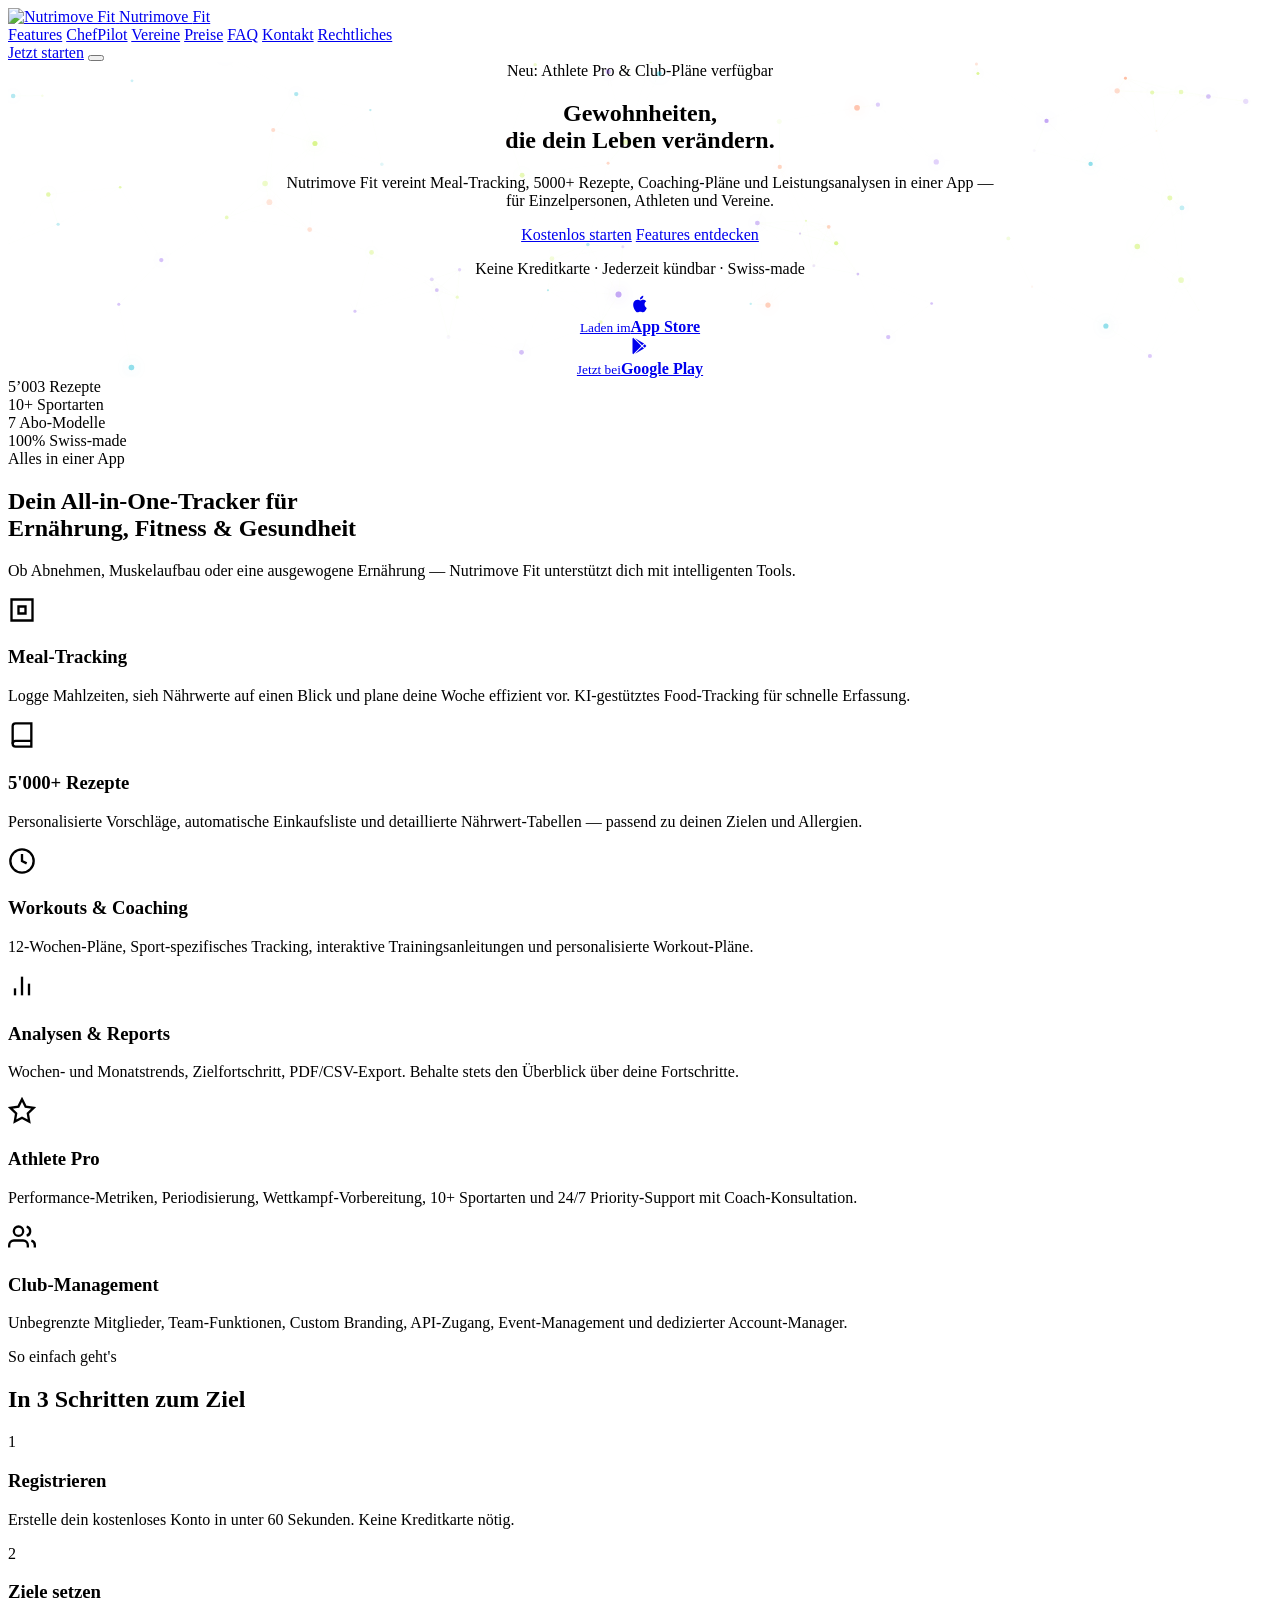
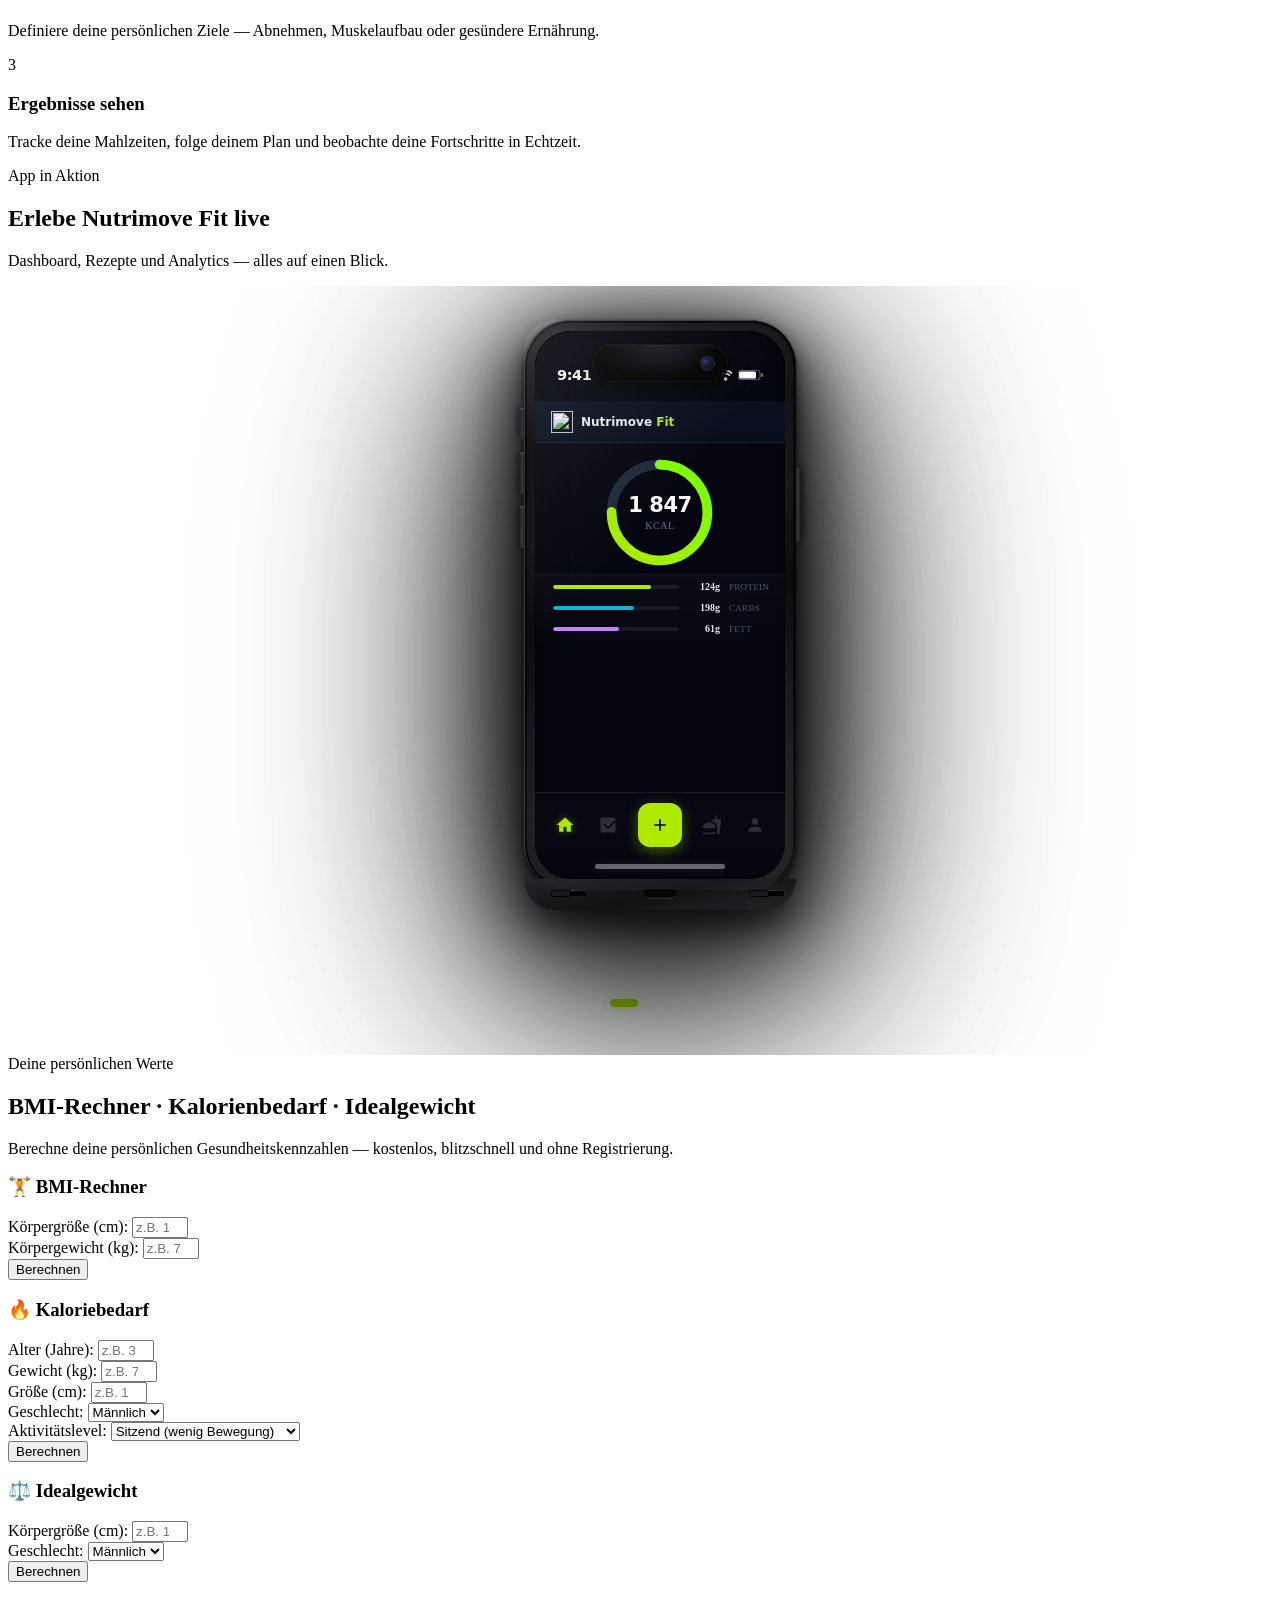
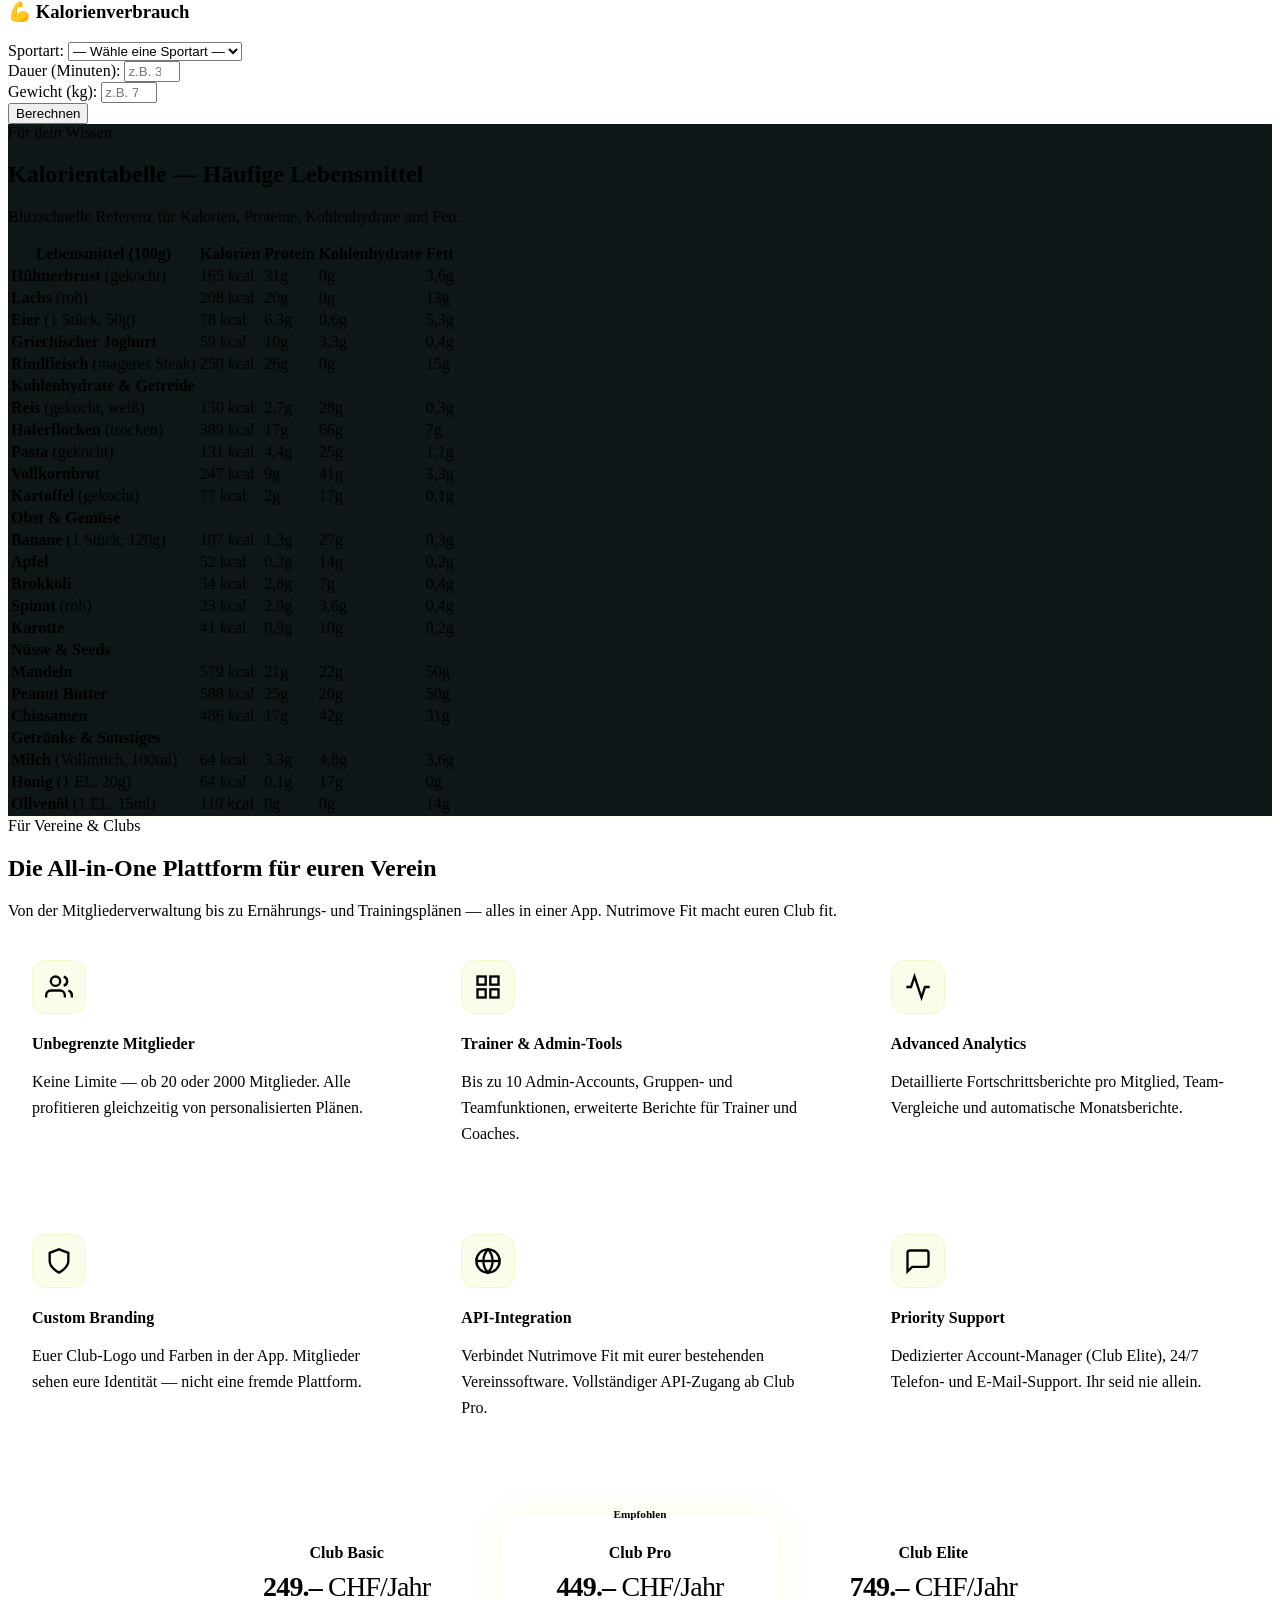
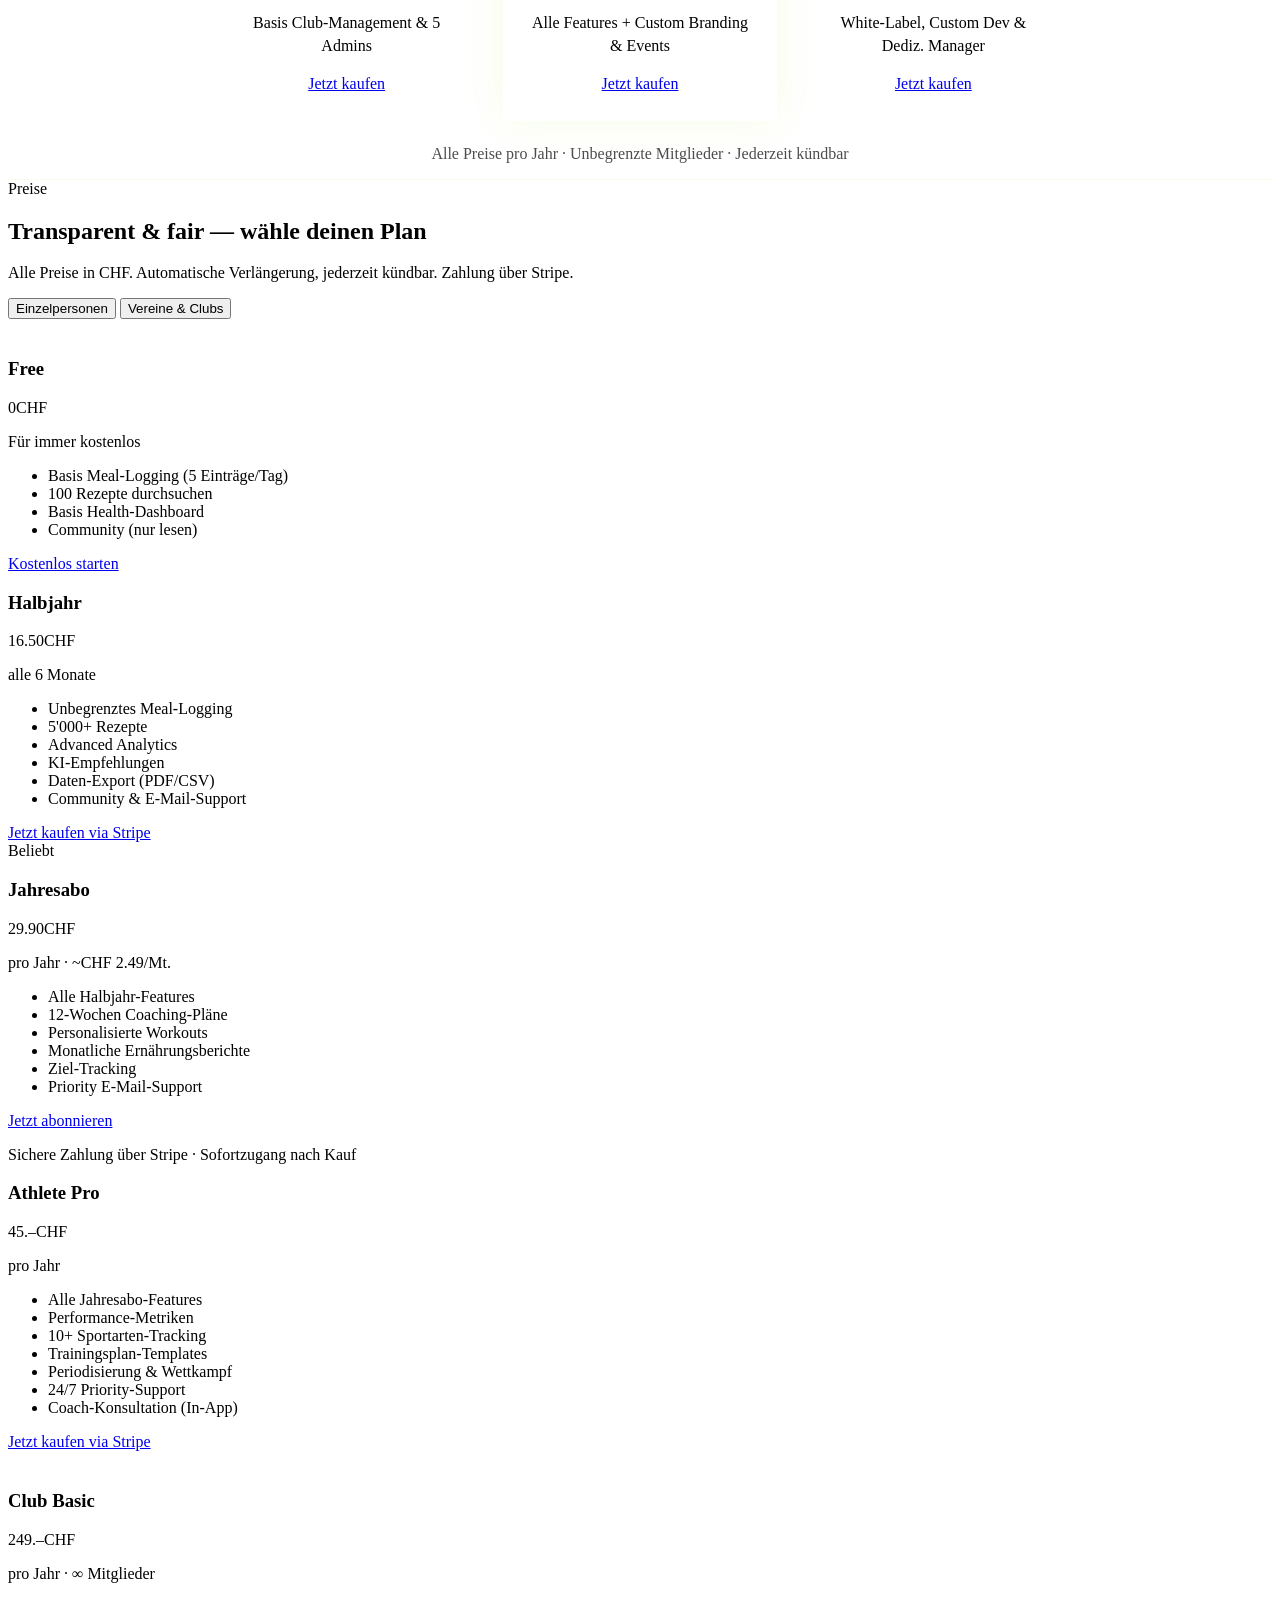
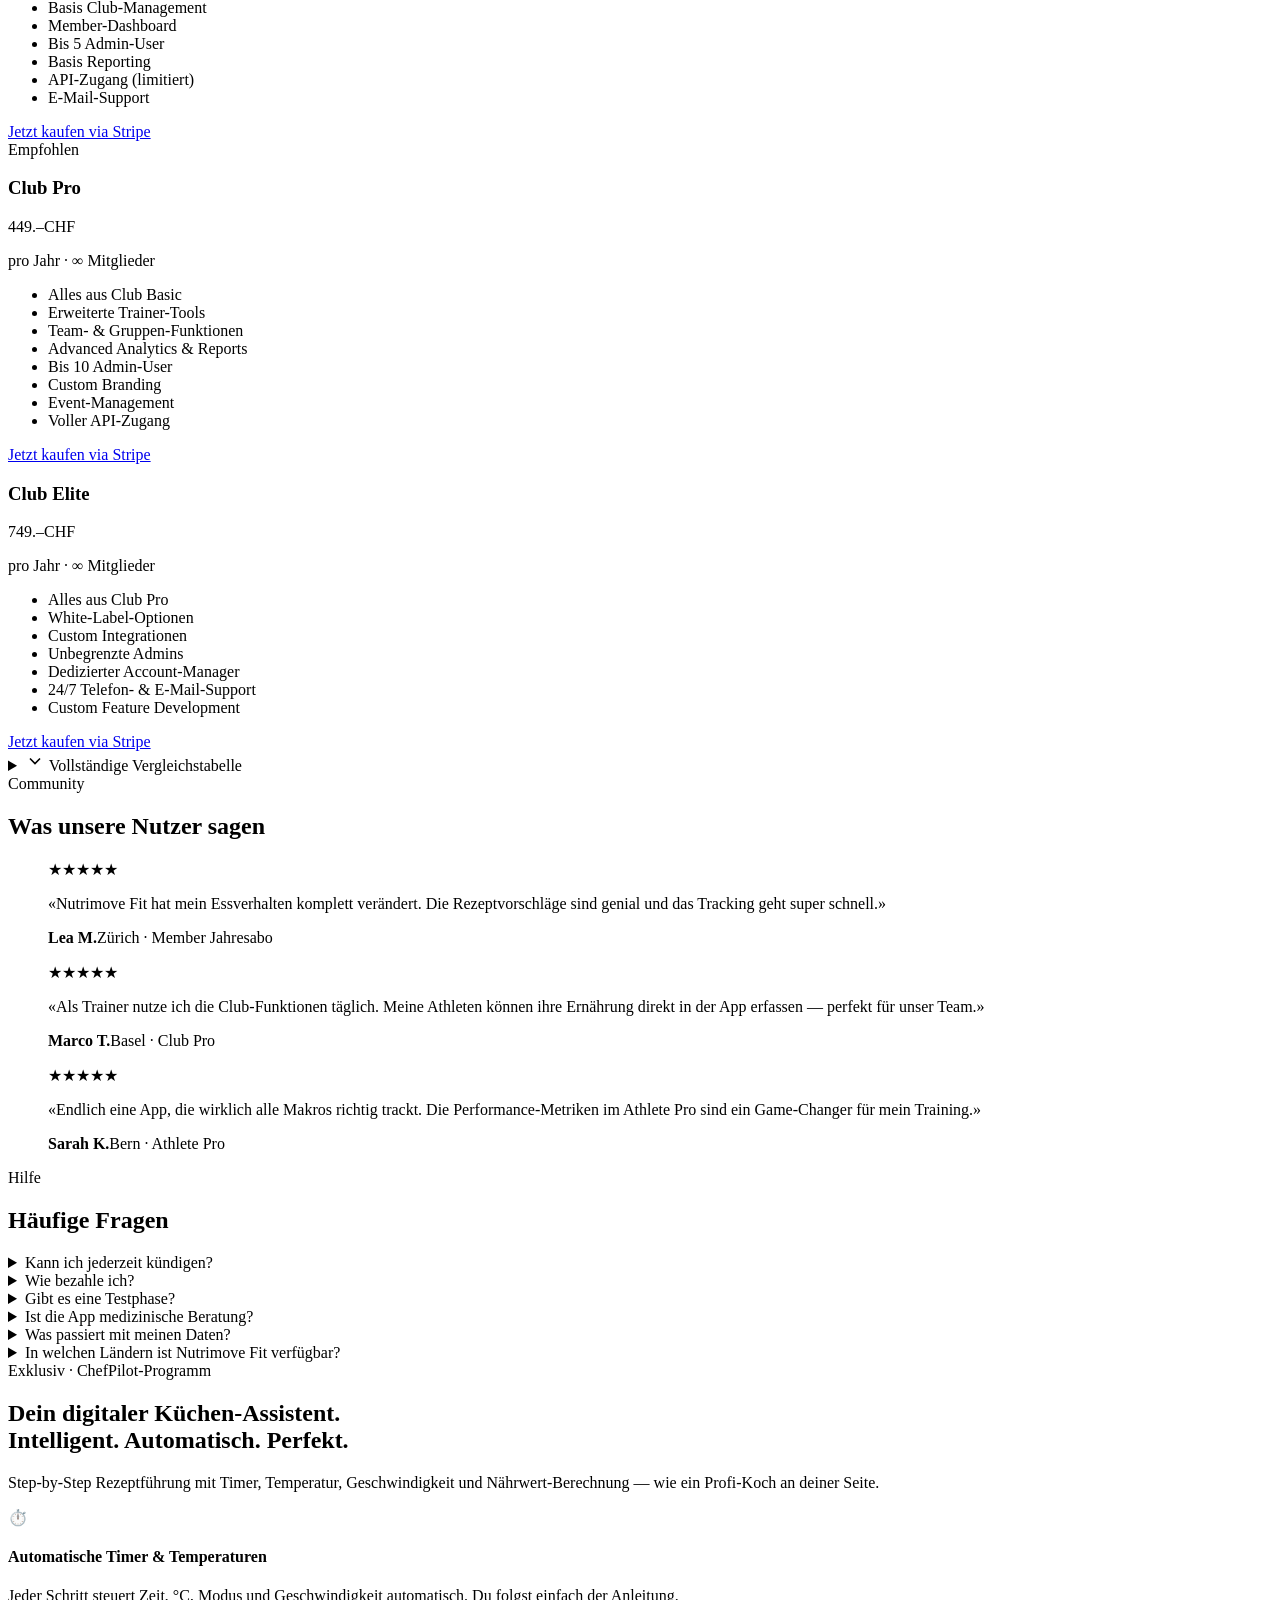
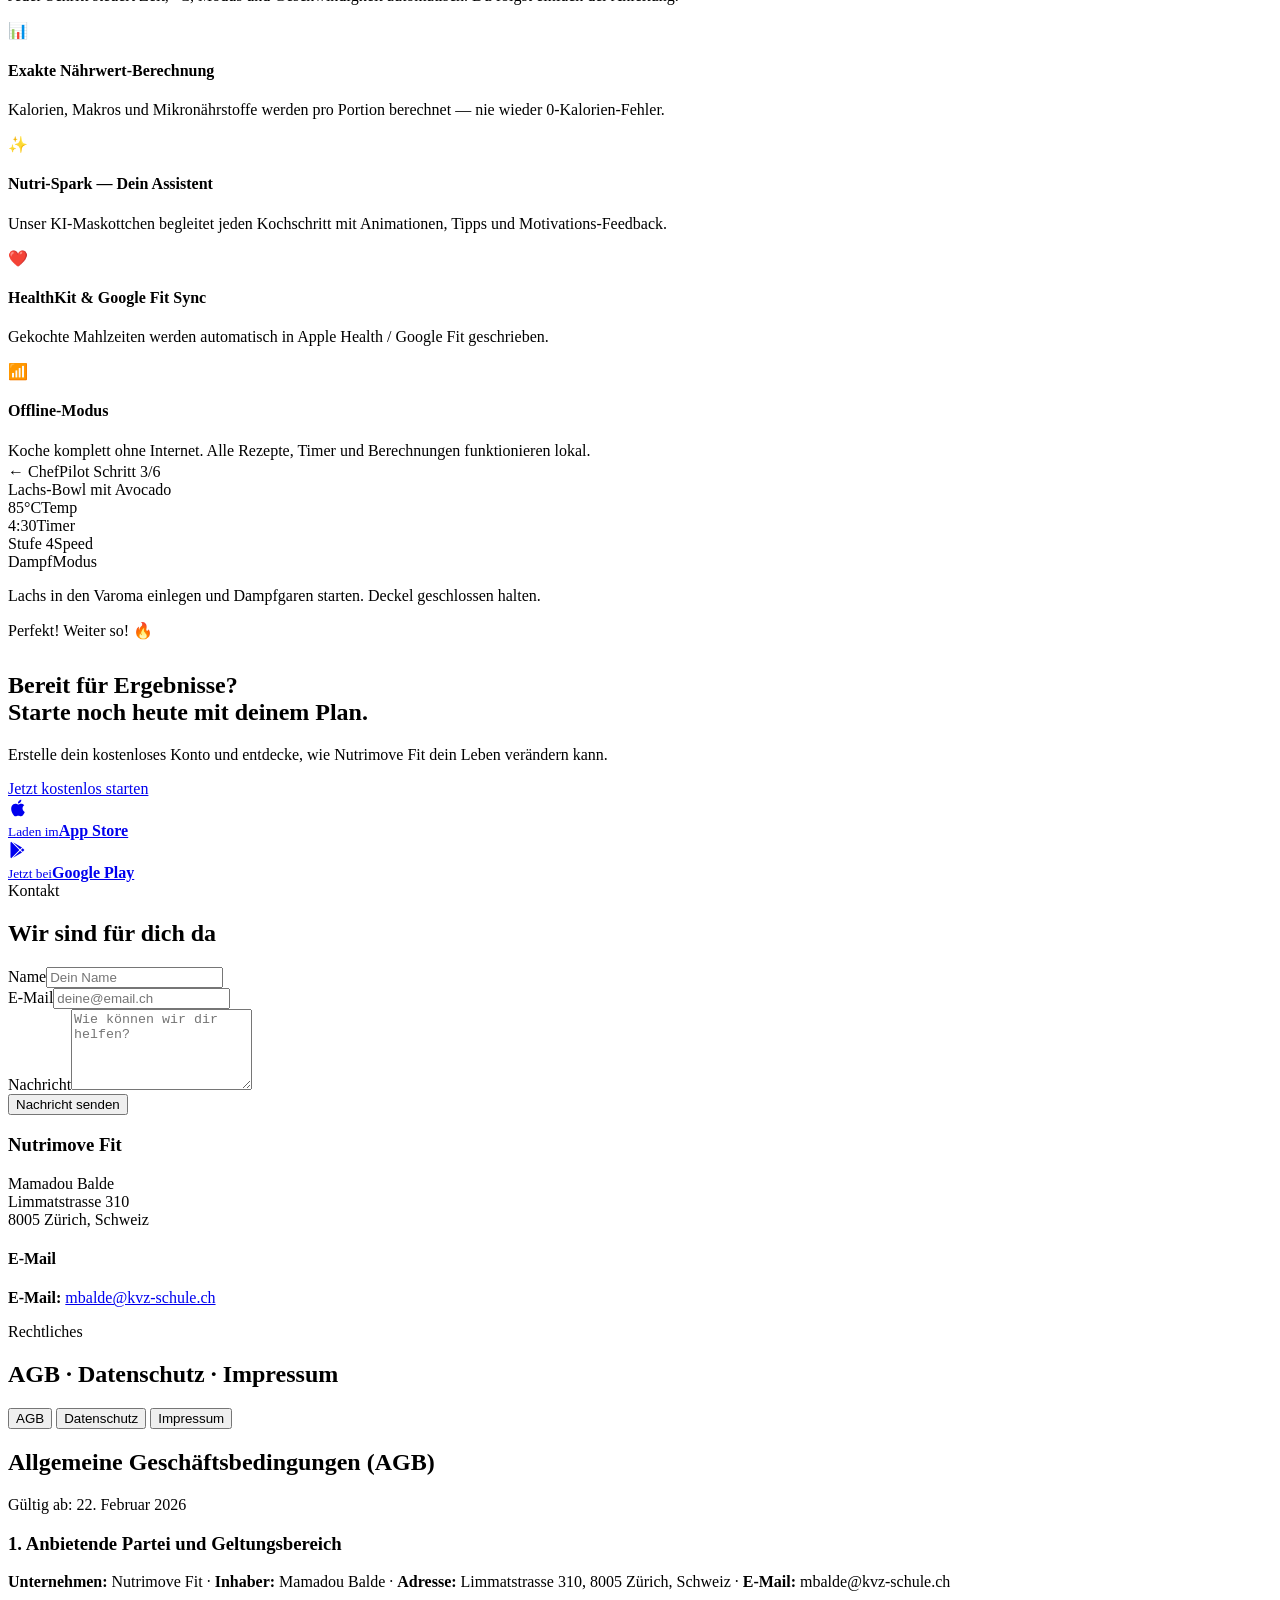
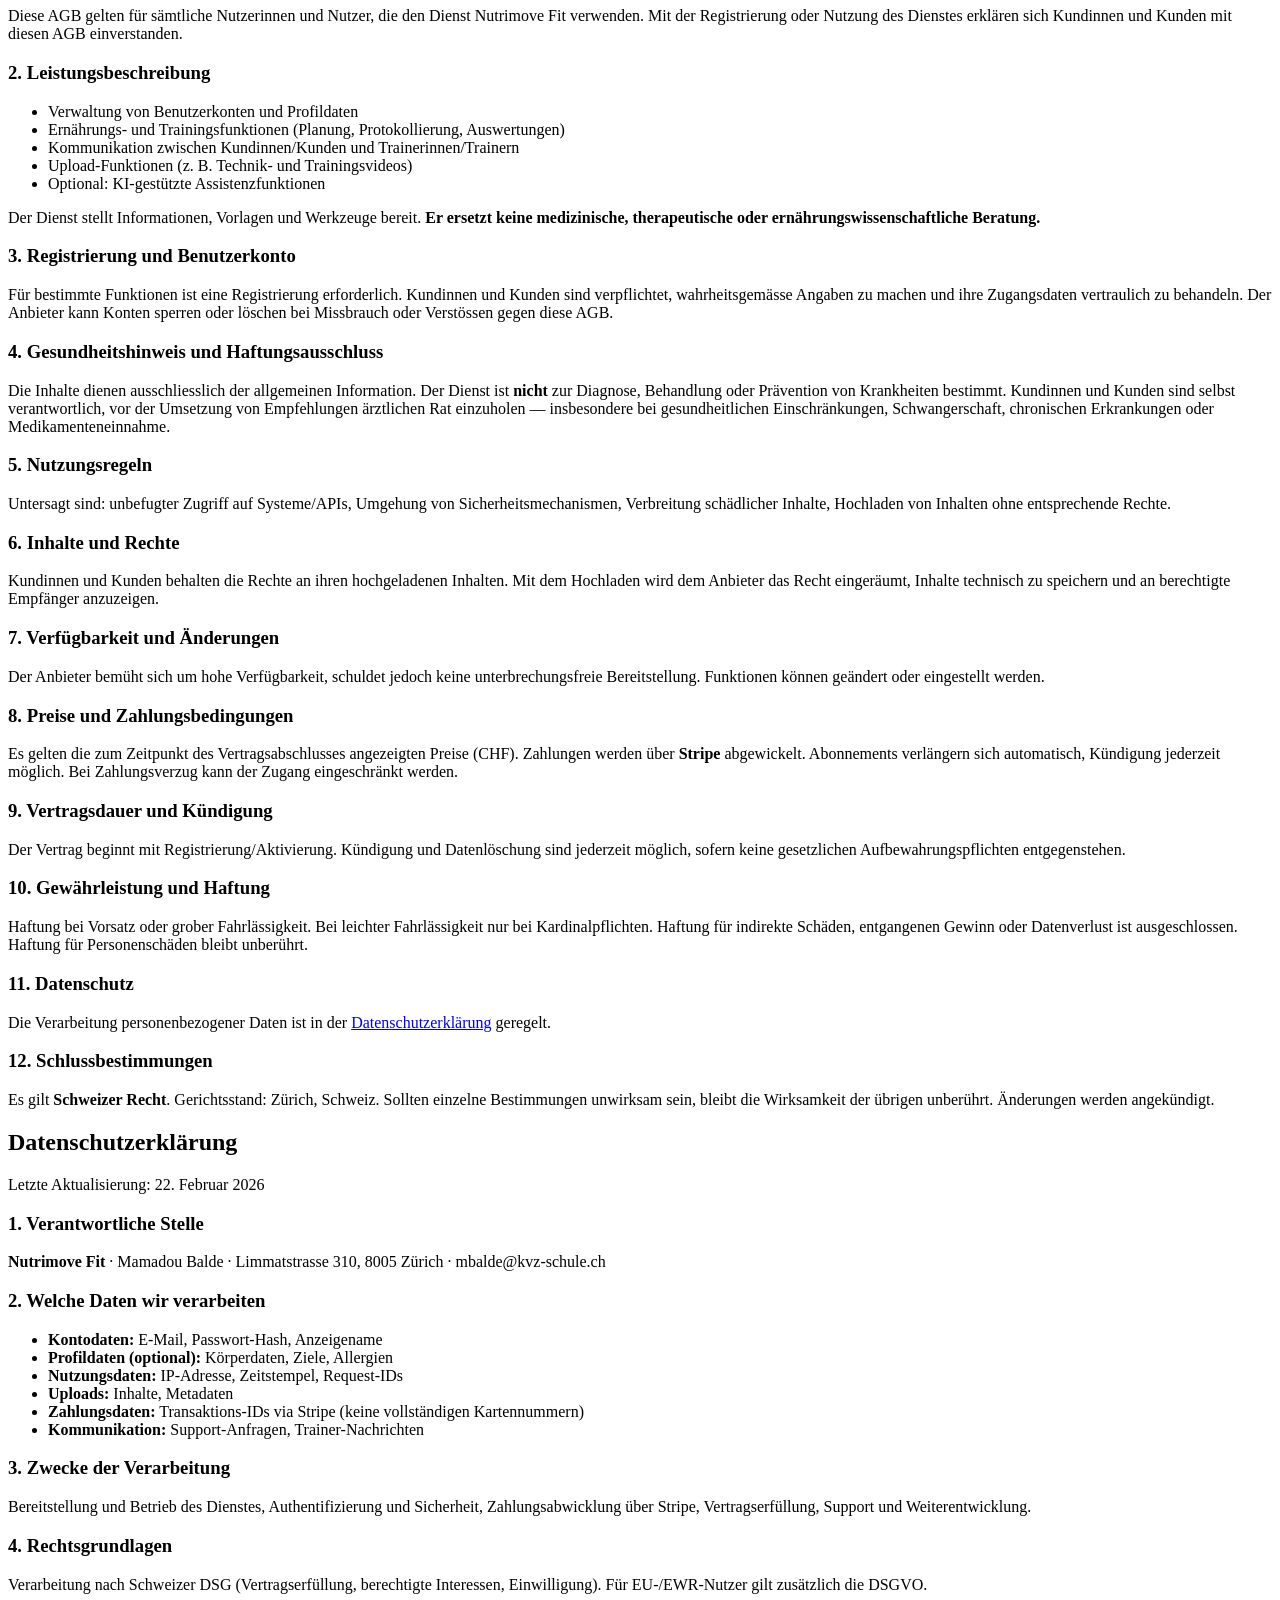
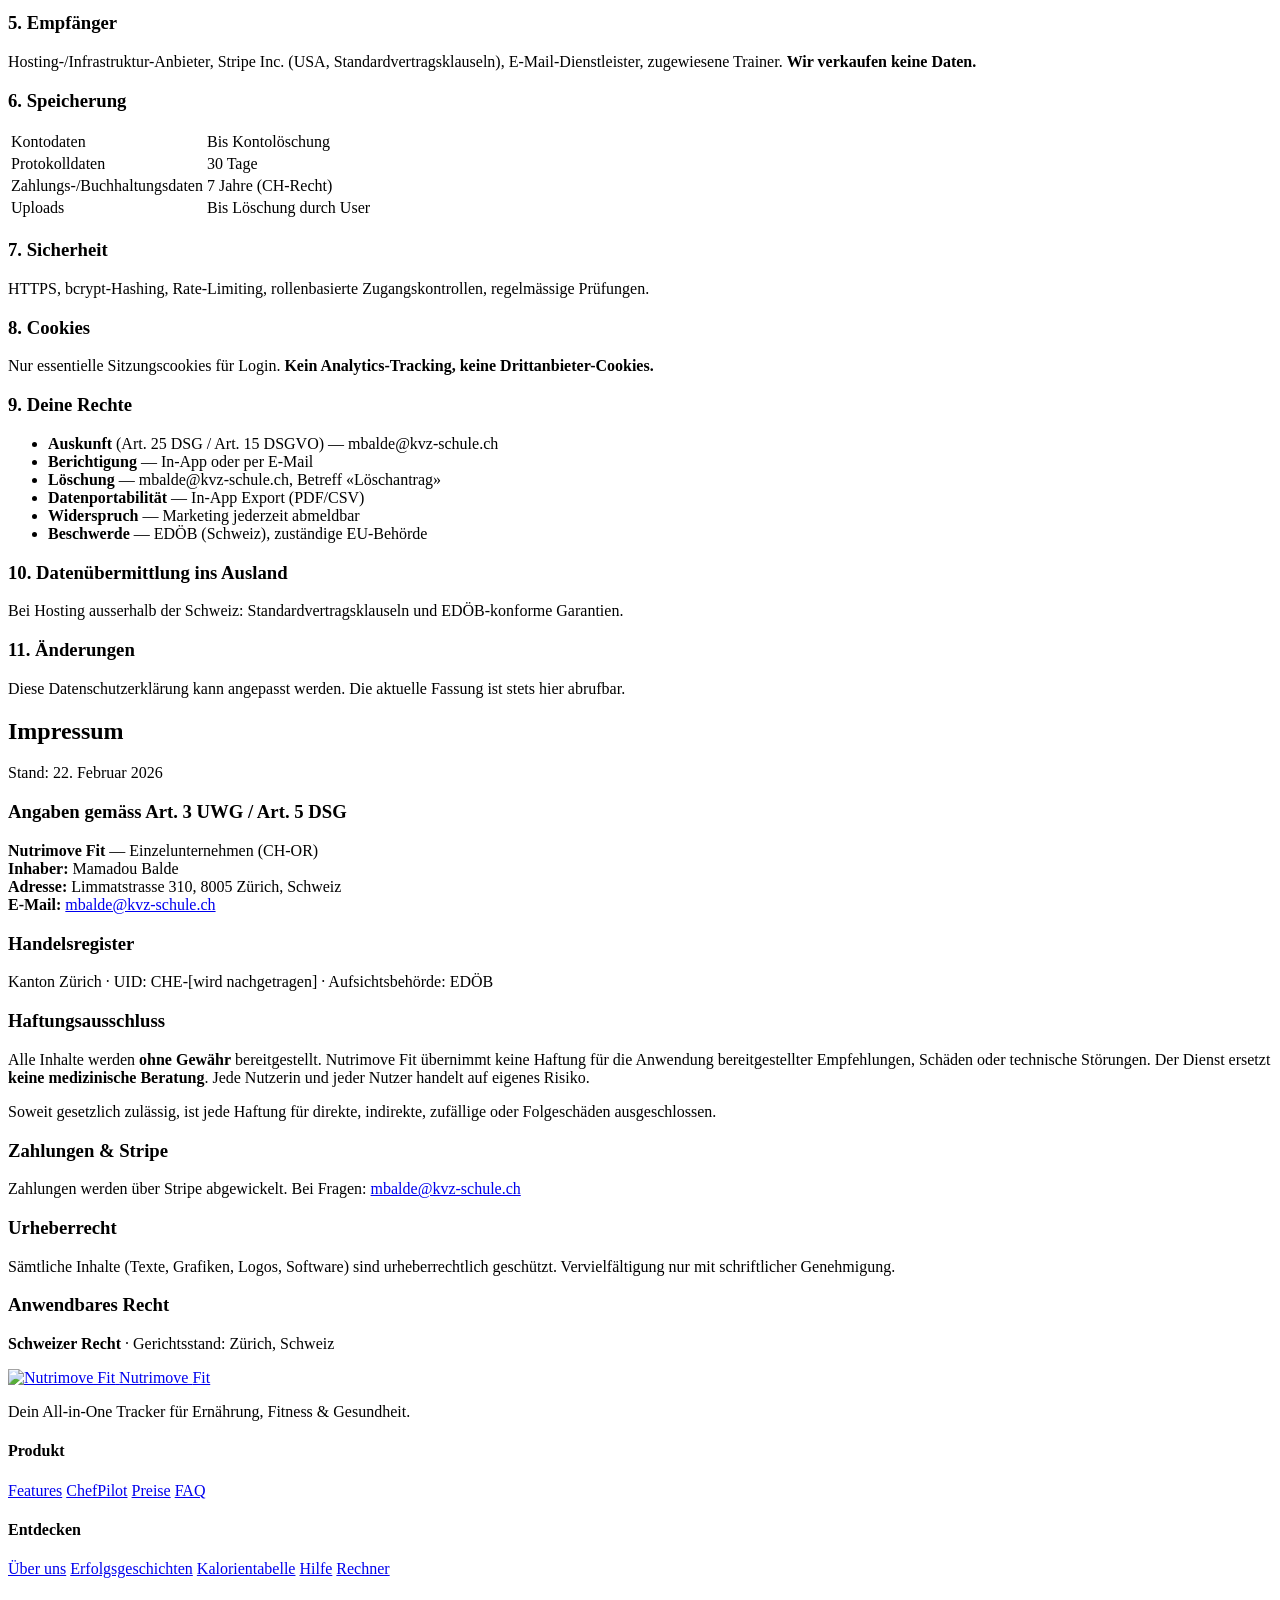
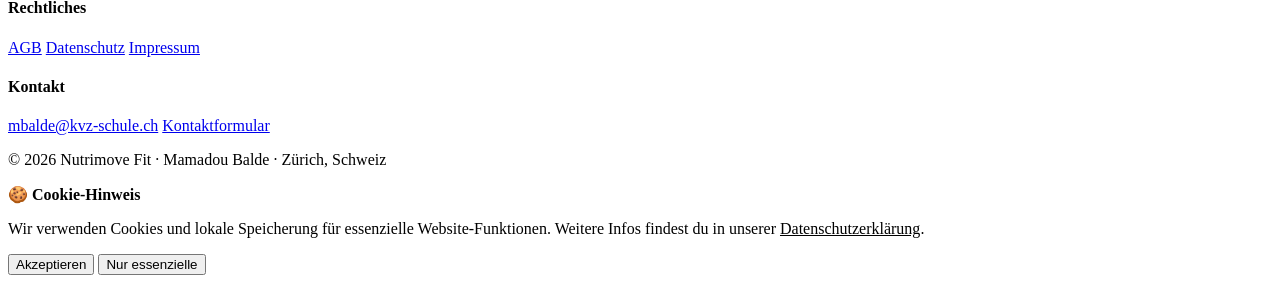
==== commit 9cc412d6: "feat: Vereine & Clubs Section, fix Jahresabo Stripe link, Vereine nav link" ====
--- a/index.html
+++ b/index.html
@@ -31,6 +31,7 @@
     <nav class="header__nav" id="mainNav">
       <a href="#features">Features</a>
       <a href="#chefpilot">ChefPilot</a>
+      <a href="#clubs">Vereine</a>
       <a href="#pricing">Preise</a>
       <a href="#faq">FAQ</a>
       <a href="#contact">Kontakt</a>
@@ -634,8 +635,86 @@
   </div>
 </section>
 
-
-<section id="pricing" class="pricing section">
+<!-- ══════════ VEREINE & CLUBS ══════════ -->
+<section id="clubs" class="clubs section">
+  <div class="container">
+    <div class="section__head reveal">
+      <span class="section__eyebrow">Für Vereine &amp; Clubs</span>
+      <h2 class="section__title">Die All-in-One Plattform für euren Verein</h2>
+      <p class="section__sub">Von der Mitgliederverwaltung bis zu Ernährungs- und Trainingsplänen — alles in einer App. Nutrimove Fit macht euren Club fit.</p>
+    </div>
+    <div class="clubs__grid reveal">
+      <div class="clubs__feature">
+        <div class="clubs__icon">
+          <svg width="28" height="28" viewBox="0 0 24 24" fill="none" stroke="currentColor" stroke-width="2"><path d="M17 21v-2a4 4 0 0 0-4-4H5a4 4 0 0 0-4 4v2"/><circle cx="9" cy="7" r="4"/><path d="M23 21v-2a4 4 0 0 0-3-3.87"/><path d="M16 3.13a4 4 0 0 1 0 7.75"/></svg>
+        </div>
+        <h4>Unbegrenzte Mitglieder</h4>
+        <p>Keine Limite — ob 20 oder 2000 Mitglieder. Alle profitieren gleichzeitig von personalisierten Plänen.</p>
+      </div>
+      <div class="clubs__feature">
+        <div class="clubs__icon">
+          <svg width="28" height="28" viewBox="0 0 24 24" fill="none" stroke="currentColor" stroke-width="2"><rect x="3" y="3" width="7" height="7"/><rect x="14" y="3" width="7" height="7"/><rect x="3" y="14" width="7" height="7"/><rect x="14" y="14" width="7" height="7"/></svg>
+        </div>
+        <h4>Trainer &amp; Admin-Tools</h4>
+        <p>Bis zu 10 Admin-Accounts, Gruppen- und Teamfunktionen, erweiterte Berichte für Trainer und Coaches.</p>
+      </div>
+      <div class="clubs__feature">
+        <div class="clubs__icon">
+          <svg width="28" height="28" viewBox="0 0 24 24" fill="none" stroke="currentColor" stroke-width="2"><polyline points="22 12 18 12 15 21 9 3 6 12 2 12"/></svg>
+        </div>
+        <h4>Advanced Analytics</h4>
+        <p>Detaillierte Fortschrittsberichte pro Mitglied, Team-Vergleiche und automatische Monatsberichte.</p>
+      </div>
+      <div class="clubs__feature">
+        <div class="clubs__icon">
+          <svg width="28" height="28" viewBox="0 0 24 24" fill="none" stroke="currentColor" stroke-width="2"><path d="M12 22s8-4 8-10V5l-8-3-8 3v7c0 6 8 10 8 10z"/></svg>
+        </div>
+        <h4>Custom Branding</h4>
+        <p>Euer Club-Logo und Farben in der App. Mitglieder sehen eure Identität — nicht eine fremde Plattform.</p>
+      </div>
+      <div class="clubs__feature">
+        <div class="clubs__icon">
+          <svg width="28" height="28" viewBox="0 0 24 24" fill="none" stroke="currentColor" stroke-width="2"><circle cx="12" cy="12" r="10"/><line x1="2" y1="12" x2="22" y2="12"/><path d="M12 2a15.3 15.3 0 0 1 4 10 15.3 15.3 0 0 1-4 10 15.3 15.3 0 0 1-4-10 15.3 15.3 0 0 1 4-10z"/></svg>
+        </div>
+        <h4>API-Integration</h4>
+        <p>Verbindet Nutrimove Fit mit eurer bestehenden Vereinssoftware. Vollständiger API-Zugang ab Club Pro.</p>
+      </div>
+      <div class="clubs__feature">
+        <div class="clubs__icon">
+          <svg width="28" height="28" viewBox="0 0 24 24" fill="none" stroke="currentColor" stroke-width="2"><path d="M21 15a2 2 0 0 1-2 2H7l-4 4V5a2 2 0 0 1 2-2h14a2 2 0 0 1 2 2z"/></svg>
+        </div>
+        <h4>Priority Support</h4>
+        <p>Dedizierter Account-Manager (Club Elite), 24/7 Telefon- und E-Mail-Support. Ihr seid nie allein.</p>
+      </div>
+    </div>
+    <div class="clubs__cta reveal">
+      <div class="clubs__pricing-cards">
+        <div class="clubs__plan">
+          <div class="clubs__plan-name">Club Basic</div>
+          <div class="clubs__plan-price">249.– <span>CHF/Jahr</span></div>
+          <div class="clubs__plan-sub">Basis Club-Management &amp; 5 Admins</div>
+          <a href="https://buy.stripe.com/fZuaEQ1fIat48nX4r5fMA04" target="_blank" rel="noopener" class="btn btn--outline">Jetzt kaufen</a>
+        </div>
+        <div class="clubs__plan clubs__plan--featured">
+          <div class="clubs__plan-badge">Empfohlen</div>
+          <div class="clubs__plan-name">Club Pro</div>
+          <div class="clubs__plan-price">449.– <span>CHF/Jahr</span></div>
+          <div class="clubs__plan-sub">Alle Features + Custom Branding &amp; Events</div>
+          <a href="https://buy.stripe.com/cNi14g3nQcBceMl3n1fMA05" target="_blank" rel="noopener" class="btn btn--primary">Jetzt kaufen</a>
+        </div>
+        <div class="clubs__plan">
+          <div class="clubs__plan-name">Club Elite</div>
+          <div class="clubs__plan-price">749.– <span>CHF/Jahr</span></div>
+          <div class="clubs__plan-sub">White-Label, Custom Dev &amp; Dediz. Manager</div>
+          <a href="https://buy.stripe.com/4gMaEQ9Me44G6fPe1FfMA01" target="_blank" rel="noopener" class="btn btn--outline">Jetzt kaufen</a>
+        </div>
+      </div>
+      <p class="clubs__note">Alle Preise pro Jahr · Unbegrenzte Mitglieder · Jederzeit kündbar</p>
+    </div>
+  </div>
+</section>
+
+<!-- ══════════ PRICING ══════════ -->
   <div class="container">
     <div class="section__head reveal">
       <span class="section__eyebrow">Preise</span>
@@ -679,7 +758,7 @@
             <li>Daten-Export (PDF/CSV)</li>
             <li>Community &amp; E-Mail-Support</li>
           </ul>
-          <a href="https://buy.stripe.com/4gMaEQ9Me44G6fPe1FfMA01" target="_blank" rel="noopener" class="btn btn--outline btn--block">Jetzt kaufen via Stripe</a>
+          <a href="https://buy.stripe.com/aFa7sE4rUcBccEdaPtfMA00" target="_blank" rel="noopener" class="btn btn--outline btn--block">Jetzt kaufen via Stripe</a>
         </div>
         <div class="price-card price-card--featured reveal">
           <span class="price-card__badge">Beliebt</span>
@@ -697,7 +776,7 @@
             <li>Priority E-Mail-Support</li>
           </ul>
           <div class="price-card__actions">
-            <a href="https://buy.stripe.com/aFa7sE4rUcBccEdaPtfMA00" target="_blank" rel="noopener" class="btn btn--primary btn--block">Jetzt abonnieren</a>
+            <a href="https://buy.stripe.com/9B63co9MeeJk33D4r5fMA06" target="_blank" rel="noopener" class="btn btn--primary btn--block">Jetzt abonnieren</a>
             <p class="price-card__hint">Sichere Zahlung über Stripe · Sofortzugang nach Kauf</p>
           </div>
         </div>
@@ -716,7 +795,7 @@
             <li>24/7 Priority-Support</li>
             <li>Coach-Konsultation (In-App)</li>
           </ul>
-          <a href="https://buy.stripe.com/aFa3coaQi58K33Df5JfMA02" target="_blank" rel="noopener" class="btn btn--outline btn--block">Jetzt kaufen via Stripe</a>
+          <a href="https://buy.stripe.com/aFafZagaC30C5bLcXBfMA03" target="_blank" rel="noopener" class="btn btn--outline btn--block">Jetzt kaufen via Stripe</a>
         </div>
       </div>
     </div>
@@ -738,7 +817,7 @@
             <li>API-Zugang (limitiert)</li>
             <li>E-Mail-Support</li>
           </ul>
-          <a href="https://buy.stripe.com/aFafZagaC30C5bLcXBfMA03" target="_blank" rel="noopener" class="btn btn--outline btn--block">Jetzt kaufen via Stripe</a>
+          <a href="https://buy.stripe.com/fZuaEQ1fIat48nX4r5fMA04" target="_blank" rel="noopener" class="btn btn--outline btn--block">Jetzt kaufen via Stripe</a>
         </div>
         <div class="price-card price-card--featured reveal">
           <span class="price-card__badge">Empfohlen</span>
@@ -757,7 +836,7 @@
             <li>Event-Management</li>
             <li>Voller API-Zugang</li>
           </ul>
-          <a href="https://buy.stripe.com/fZuaEQ1fIat48nX4r5fMA04" target="_blank" rel="noopener" class="btn btn--primary btn--block">Jetzt kaufen via Stripe</a>
+          <a href="https://buy.stripe.com/cNi14g3nQcBceMl3n1fMA05" target="_blank" rel="noopener" class="btn btn--primary btn--block">Jetzt kaufen via Stripe</a>
         </div>
         <div class="price-card reveal">
           <div class="price-card__head">
@@ -774,7 +853,7 @@
             <li>24/7 Telefon- &amp; E-Mail-Support</li>
             <li>Custom Feature Development</li>
           </ul>
-          <a href="https://buy.stripe.com/cNi14g3nQcBceMl3n1fMA05" target="_blank" rel="noopener" class="btn btn--outline btn--block">Jetzt kaufen via Stripe</a>
+          <a href="https://buy.stripe.com/4gMaEQ9Me44G6fPe1FfMA01" target="_blank" rel="noopener" class="btn btn--outline btn--block">Jetzt kaufen via Stripe</a>
         </div>
       </div>
     </div>
--- a/styles-inline.css
+++ b/styles-inline.css
@@ -1,4 +1,4 @@
-/* Phone Macro Progress Bars */
+﻿/* Phone Macro Progress Bars */
 .phone-macro-bar__fill {
   background: var(--bar-color, #60A5FA);
   height: 100%;
@@ -201,7 +201,7 @@
 .cookie-consent { display: none; }
 .cookie-consent a { color: var(--lime); }
 
-/* ─── Hero single-column (phone removed) ─── */
+/* â”€â”€â”€ Hero single-column (phone removed) â”€â”€â”€ */
 .hero__inner {
   grid-template-columns: 1fr !important;
   max-width: 720px;
@@ -219,9 +219,18 @@
   justify-content: center;
 }
 
-/* ══════════════════════════════════════════════
-   iPhone 17 Realistic Mockup
-══════════════════════════════════════════════ */
+/* Fix: 'Beliebt' / 'Empfohlen' badge gets clipped by parent overflow */
+.pricing__panel,
+.pricing__grid {
+  overflow: visible !important;
+}
+.pricing__panel .pricing__grid {
+  padding-top: 1.25rem;
+}
+
+/* â•â•â•â•â•â•â•â•â•â•â•â•â•â•â•â•â•â•â•â•â•â•â•â•â•â•â•â•â•â•â•â•â•â•â•â•â•â•â•â•â•â•â•â•â•â•
+   iPhone 17 â€” Ultra-Photorealistic Mockup
+â•â•â•â•â•â•â•â•â•â•â•â•â•â•â•â•â•â•â•â•â•â•â•â•â•â•â•â•â•â•â•â•â•â•â•â•â•â•â•â•â•â•â•â•â•â• */
 
 .iphone17 {
   position: relative;
@@ -229,114 +238,205 @@
   flex-direction: column;
   width: 272px;
   flex-shrink: 0;
-}
-
-/* Physical side buttons */
-.iphone17__btn-action {
-  position: absolute;
-  left: -3px; top: 90px;
-  width: 3px; height: 28px;
-  background: linear-gradient(to right, #808088, #9A9AA0);
-  border-radius: 3px 0 0 3px;
-  box-shadow: -1px 0 3px rgba(0,0,0,.5);
-  z-index: 2;
-}
-.iphone17__btn-vol-up {
-  position: absolute;
-  left: -3px; top: 132px;
-  width: 3px; height: 40px;
-  background: linear-gradient(to right, #808088, #9A9AA0);
-  border-radius: 3px 0 0 3px;
-  box-shadow: -1px 0 3px rgba(0,0,0,.5);
-  z-index: 2;
-}
-.iphone17__btn-vol-down {
-  position: absolute;
-  left: -3px; top: 184px;
-  width: 3px; height: 40px;
-  background: linear-gradient(to right, #808088, #9A9AA0);
-  border-radius: 3px 0 0 3px;
-  box-shadow: -1px 0 3px rgba(0,0,0,.5);
-  z-index: 2;
-}
+  filter: drop-shadow(0 40px 120px rgba(0,0,0,.9)) drop-shadow(0 12px 40px rgba(0,0,0,.7));
+}
+
+/* Side hardware buttons â€” beveled + metallic */
+.iphone17__btn-action,
+.iphone17__btn-vol-up,
+.iphone17__btn-vol-down,
 .iphone17__btn-power {
   position: absolute;
-  right: -3px; top: 152px;
-  width: 3px; height: 72px;
-  background: linear-gradient(to left, #808088, #9A9AA0);
+  z-index: 3;
+  background: linear-gradient(to right,
+    #1A1A1E 0%, #2C2C30 20%, #3A3A3E 50%,
+    #2A2A2E 80%, #1A1A1C 100%
+  );
+}
+.iphone17__btn-action {
+  left: -4px; top: 88px;
+  width: 4px; height: 30px;
+  border-radius: 3px 0 0 3px;
+  box-shadow: -2px 0 6px rgba(0,0,0,.6), inset 0 1px 0 rgba(255,255,255,.18);
+}
+.iphone17__btn-vol-up {
+  left: -4px; top: 132px;
+  width: 4px; height: 42px;
+  border-radius: 3px 0 0 3px;
+  box-shadow: -2px 0 6px rgba(0,0,0,.6), inset 0 1px 0 rgba(255,255,255,.18);
+}
+.iphone17__btn-vol-down {
+  left: -4px; top: 186px;
+  width: 4px; height: 42px;
+  border-radius: 3px 0 0 3px;
+  box-shadow: -2px 0 6px rgba(0,0,0,.6), inset 0 1px 0 rgba(255,255,255,.18);
+}
+.iphone17__btn-power {
+  right: -4px; top: 148px;
+  width: 4px; height: 74px;
   border-radius: 0 3px 3px 0;
-  box-shadow: 1px 0 3px rgba(0,0,0,.5);
-  z-index: 2;
-}
-
-/* Titanium frame body */
+  background: linear-gradient(to left,
+    #1A1A1E 0%, #2C2C30 20%, #3A3A3E 50%,
+    #2A2A2E 80%, #1A1A1C 100%
+  );
+  box-shadow: 2px 0 6px rgba(0,0,0,.8), inset 0 1px 0 rgba(255,255,255,.05);
+}
+
+/* Titanium unibody â€” 20-stop multi-direction light simulation */
 .iphone17__body {
-  background: linear-gradient(160deg,
-    #CFCFCF 0%, #AEAEB2 12%, #979799 28%,
-    #B2B2B6 44%, #8E8E92 58%, #AAAAAE 72%,
-    #C2C2C6 86%, #BEBEBE 100%
-  );
-  border-radius: 44px;
+  position: relative;
+  background:
+    linear-gradient(168deg,
+      #2E2E32 0%,
+      #1E1E22 8%,
+      #141416 20%,
+      #1A1A1E 35%,
+      #0C0C0E 50%,
+      #181820 65%,
+      #222226 80%,
+      #1A1A1E 100%
+    );
+  border-radius: 46px;
   padding: 11px;
   box-shadow:
-    0 0 0 1px rgba(255,255,255,.22) inset,
-    0 0 0 2.5px rgba(0,0,0,.32) inset,
-    0 50px 120px rgba(0,0,0,.6),
-    0 18px 50px rgba(0,0,0,.35),
-    0 6px 16px rgba(0,0,0,.2);
-  position: relative;
-}
-
-/* Lens-like reflection on the frame edge */
+    /* Crisp bright rim at top-left edge (studio directional light) */
+    inset 1px 1px 0 rgba(255,255,255,.24),
+    inset -1px -1px 0 rgba(255,255,255,.04),
+    /* Fine inner recess line between frame and screen */
+    inset 0 0 0 2.5px rgba(0,0,0,.85),
+    inset 0 3px 10px rgba(0,0,0,.4),
+    /* Outer casting shadow â€” multi-layer for soft photo look */
+    0 2px 4px rgba(0,0,0,.6),
+    0 8px 20px rgba(0,0,0,.55),
+    0 25px 60px rgba(0,0,0,.5),
+    0 50px 120px rgba(0,0,0,.4);
+}
+
+/* Top-left specular light ray on the metal */
+.iphone17__body::before {
+  content: '';
+  position: absolute;
+  top: 0; left: 0; right: 0;
+  height: 55%;
+  border-radius: 46px 46px 200px 200px / 46px 46px 100px 100px;
+  background: linear-gradient(138deg,
+    rgba(255,255,255,.13) 0%,
+    rgba(255,255,255,.05) 12%,
+    transparent 26%
+  );
+  pointer-events: none;
+  z-index: 1;
+}
+/* Bottom-right secondary reflection */
 .iphone17__body::after {
   content: '';
   position: absolute;
-  inset: 0;
-  border-radius: 44px;
-  background: linear-gradient(135deg,
-    rgba(255,255,255,.18) 0%,
-    transparent 40%,
-    rgba(255,255,255,.04) 70%,
-    rgba(255,255,255,.12) 100%
+  bottom: 0; right: 0; left: 0;
+  height: 45%;
+  border-radius: 0 0 46px 46px;
+  background: linear-gradient(340deg,
+    rgba(255,255,255,.05) 0%,
+    transparent 40%
   );
   pointer-events: none;
-}
-
-/* OLED Screen */
+  z-index: 1;
+}
+
+/* OLED screen panel */
 .iphone17__screen {
-  background: #02020A;
-  border-radius: 34px;
+  position: relative;
+  background: #060610;
+  border-radius: 36px;
   overflow: hidden;
   display: flex;
   flex-direction: column;
-  position: relative;
-  min-height: 545px;
-  box-shadow: 0 0 0 1px rgba(0,0,0,.9) inset;
-}
-
-/* Dynamic Island */
+  min-height: 548px;
+  /* Inner screen bezel */
+  box-shadow:
+    inset 0 0 0 1px rgba(0,0,0,1),
+    inset 0 0 30px rgba(0,0,0,.6);
+  z-index: 2;
+}
+
+/* Glass screen reflection â€” angled top-left specular */
+.iphone17__screen::before {
+  content: '';
+  position: absolute;
+  inset: 0;
+  border-radius: 36px;
+  background: linear-gradient(130deg,
+    rgba(255,255,255,.1) 0%,
+    rgba(255,255,255,.05) 18%,
+    transparent 40%
+  );
+  pointer-events: none;
+  z-index: 100;
+}
+
+/* Dynamic Island â€” glass pill with multi-layer depth */
 .iphone17__island {
   position: absolute;
-  top: 12px;
+  top: 14px;
   left: 50%;
   transform: translateX(-50%);
-  width: 120px;
-  height: 34px;
-  background: #000;
-  border-radius: 20px;
-  z-index: 20;
+  width: 122px;
+  height: 36px;
+  background: radial-gradient(ellipse at 50% 0%, #1A1A24 0%, #000 70%);
+  border-radius: 22px;
+  z-index: 50;
   display: flex;
   align-items: center;
   justify-content: flex-end;
-  padding-right: 11px;
-  box-shadow: 0 0 0 1.5px rgba(255,255,255,.04), 0 4px 20px rgba(0,0,0,.7);
-}
+  padding-right: 12px;
+  box-shadow:
+    0 0 0 1px rgba(255,255,255,.06),
+    0 0 0 2px rgba(0,0,0,.9),
+    0 4px 20px rgba(0,0,0,.8),
+    inset 0 1px 2px rgba(255,255,255,.06),
+    inset 0 -1px 3px rgba(0,0,0,.8);
+}
+
+/* Tiny corner cut at base of Dynamic Island */
+.iphone17__island::before {
+  content: '';
+  position: absolute;
+  bottom: -6px; left: 2px;
+  width: 8px; height: 8px;
+  background: #000;
+  clip-path: polygon(100% 0, 100% 100%, 0 0);
+  opacity: .6;
+}
+.iphone17__island::after {
+  content: '';
+  position: absolute;
+  bottom: -6px; right: 2px;
+  width: 8px; height: 8px;
+  background: #000;
+  clip-path: polygon(0 0, 100% 0, 0 100%);
+  opacity: .6;
+}
+
+/* Camera lens inside Dynamic Island */
 .iphone17__island-cam {
-  width: 11px; height: 11px;
-  background: #0A0A10;
+  width: 13px; height: 13px;
+  background: radial-gradient(circle at 35% 35%,
+    #2A2A50 0%, #101018 45%, #060610 100%
+  );
   border-radius: 50%;
-  border: 1.5px solid #161620;
-  box-shadow: inset 0 0 5px rgba(60,100,200,.2), 0 0 0 1px rgba(255,255,255,.04);
+  border: 1.5px solid rgba(255,255,255,.06);
+  box-shadow:
+    inset 0 0 4px rgba(30,60,180,.25),
+    inset 0 0 1px rgba(255,255,255,.08),
+    0 0 6px rgba(0,0,0,.8);
+  position: relative;
+}
+.iphone17__island-cam::after {
+  content: '';
+  position: absolute;
+  top: 2px; left: 2px;
+  width: 4px; height: 4px;
+  background: rgba(80,120,255,.18);
+  border-radius: 50%;
 }
 
 /* Status Bar */
@@ -344,18 +444,18 @@
   display: flex;
   justify-content: space-between;
   align-items: center;
-  padding: 16px 22px 0;
-  height: 50px;
+  padding: 18px 22px 0;
+  height: 52px;
   position: relative;
   z-index: 10;
   color: #fff;
 }
 .iphone17__time {
-  font-size: 14px;
+  font-size: 14.5px;
   font-weight: 700;
   letter-spacing: -.4px;
   color: #fff;
-  font-family: -apple-system, 'SF Pro Display', sans-serif;
+  font-family: -apple-system, 'SF Pro Display', system-ui, sans-serif;
 }
 .iphone17__status-icons {
   display: flex;
@@ -372,187 +472,258 @@
   position: relative;
 }
 
-/* Bottom Nav */
+/* Bottom Nav â€” frosted glass effect */
 .iphone17__bottomnav {
   display: flex;
   justify-content: space-around;
   align-items: center;
-  padding: 10px 10px 8px;
-  background: rgba(10,10,18,.9);
-  backdrop-filter: blur(24px);
-  -webkit-backdrop-filter: blur(24px);
-  border-top: .5px solid rgba(255,255,255,.07);
+  padding: 10px 8px 6px;
+  background: rgba(8,8,18,.88);
+  backdrop-filter: blur(30px) saturate(1.8);
+  -webkit-backdrop-filter: blur(30px) saturate(1.8);
+  border-top: .5px solid rgba(255,255,255,.08);
 }
 
 /* Home Indicator */
 .iphone17__home-indicator {
-  height: 24px;
+  height: 26px;
   display: flex;
   align-items: center;
   justify-content: center;
-  background: transparent;
+  background: rgba(6,6,16,.9);
 }
 .iphone17__home-indicator::before {
   content: '';
-  width: 128px; height: 5px;
-  background: rgba(255,255,255,.42);
+  width: 130px; height: 5px;
+  background: rgba(255,255,255,.38);
   border-radius: 3px;
-}
-
-/* Bottom hardware edge */
+  box-shadow: 0 0 8px rgba(255,255,255,.1);
+}
+
+/* Bottom hardware edge â€” matching titanium */
 .iphone17__bottom-edge {
   display: flex;
   justify-content: space-between;
   align-items: center;
-  padding: 14px 30px 8px;
-  background: linear-gradient(160deg, #AEAEB2, #8E8E92, #A8A8AC);
-  border-radius: 0 0 44px 44px;
+  padding: 10px 28px 12px;
+  background: linear-gradient(168deg,
+    #252528 0%, #1A1A1E 25%,
+    #101012 50%, #1C1C20 75%,
+    #222224 100%
+  );
+  border-radius: 0 0 46px 46px;
   margin-top: -11px;
   position: relative;
-  z-index: -1;
-}
+  z-index: 0;
+  box-shadow: 0 12px 30px rgba(0,0,0,.5);
+}
+/* Speaker grilles â€” row of tiny dots */
 .iphone17__speaker {
   display: flex;
+  align-items: center;
   gap: 3px;
-  align-items: center;
-}
-.iphone17__speaker::before,
-.iphone17__speaker::after,
-.iphone17__speaker span {
+}
+.iphone17__speaker::before {
   content: '';
   display: block;
-  width: 3px; height: 7px;
-  background: rgba(0,0,0,.55);
-  border-radius: 2px;
-}
-.iphone17__speaker::before { box-shadow: 5px 0 0 rgba(0,0,0,.55), 10px 0 0 rgba(0,0,0,.55); }
-.iphone17__speaker::after  { display: none; }
+  width: 18px; height: 5px;
+  background: rgba(0,0,0,.0);
+  box-shadow:
+    0 0 0 1px rgba(0,0,0,.9),
+    4px 0 0 rgba(0,0,0,.9),
+    8px 0 0 rgba(0,0,0,.9),
+    12px 0 0 rgba(0,0,0,.9),
+    16px 0 0 rgba(0,0,0,.9),
+    /* subtle inset light on each hole */
+    0 -1px 0 rgba(255,255,255,.04),
+    4px -1px 0 rgba(255,255,255,.04),
+    8px -1px 0 rgba(255,255,255,.04),
+    12px -1px 0 rgba(255,255,255,.04),
+    16px -1px 0 rgba(255,255,255,.04);
+  border-radius: 1px;
+  height: 5px;
+}
+.iphone17__speaker::after { display: none; }
+
+/* USB-C port */
 .iphone17__usbc {
-  width: 30px; height: 8px;
-  background: rgba(0,0,0,.65);
-  border-radius: 4px;
-  box-shadow: inset 0 1px 3px rgba(0,0,0,.8), inset 0 -1px 0 rgba(255,255,255,.06);
-}
-
-/* ── Bottom Nav Items ── */
+  width: 32px; height: 9px;
+  background: linear-gradient(to bottom,
+    rgba(0,0,0,.7) 0%, rgba(0,0,0,.55) 100%
+  );
+  border-radius: 5px;
+  box-shadow:
+    inset 0 2px 4px rgba(0,0,0,.9),
+    inset 0 -1px 0 rgba(255,255,255,.04),
+    0 1px 0 rgba(255,255,255,.1);
+}
+
+/* â”€â”€ Bottom Nav Items â”€â”€ */
 .i17-bnav {
   display: flex;
-  color: rgba(255,255,255,.35);
+  color: rgba(255,255,255,.32);
   cursor: pointer;
   padding: 4px;
   border-radius: 8px;
   transition: color .2s;
   line-height: 0;
 }
-.i17-bnav--active { color: #AEEA00; }
+.i17-bnav--active { color: #AEEA00 !important; filter: drop-shadow(0 0 4px rgba(174,234,0,.4)); }
 .i17-bnav--add {
   background: #AEEA00;
   color: #020205 !important;
-  width: 34px; height: 34px;
-  border-radius: 11px;
+  width: 36px; height: 36px;
+  border-radius: 12px;
   justify-content: center;
   align-items: center;
-}
-
-/* ── App Header ── */
+  box-shadow: 0 4px 14px rgba(174,234,0,.35);
+}
+
+/* â”€â”€ App Header â”€â”€ */
 .i17-app-header {
   display: flex;
   align-items: center;
   gap: 8px;
   padding: 10px 16px 9px;
-  background: #080E1B;
-  border-bottom: .5px solid rgba(255,255,255,.07);
-}
-.i17-app-header--dark { background: #080E1B; justify-content: center; }
+  background: linear-gradient(to bottom, #0A1020, #080E1B);
+  border-bottom: .5px solid rgba(255,255,255,.06);
+}
+.i17-app-header--dark { justify-content: flex-start; }
 .i17-app-header--purple {
-  background: linear-gradient(135deg, #4C1D95, #6D28D9);
+  background: linear-gradient(140deg, #3B0764 0%, #5B21B6 60%, #7C3AED 100%);
   justify-content: center;
   border-bottom: none;
-  padding: 12px 16px;
-}
-.i17-logo { width: 20px; height: 20px; object-fit: contain; }
+  padding: 14px 16px 13px;
+  box-shadow: 0 4px 20px rgba(124,58,237,.3);
+}
+.i17-logo { width: 22px; height: 22px; object-fit: contain; }
 .i17-app-name {
   font-size: 12px; font-weight: 600;
   color: #E2E8F0;
-  font-family: -apple-system, sans-serif;
-}
+  font-family: -apple-system, system-ui, sans-serif;
+}
+.i17-app-name strong { color: #AEEA00; font-weight: 700; }
 .i17-screen-title {
-  font-size: 14px; font-weight: 700;
-  color: #fff; letter-spacing: -.3px;
-}
-
-/* ── Dashboard: Calorie Ring ── */
+  font-size: 15px; font-weight: 700;
+  color: #fff; letter-spacing: -.35px;
+  font-family: -apple-system, system-ui, sans-serif;
+}
+
+/* â”€â”€ Dashboard: Calorie Ring â”€â”€ */
 .i17-ring-wrap {
   display: flex; justify-content: center; align-items: center;
-  padding: 14px 0 6px;
+  padding: 12px 0 4px;
   position: relative;
 }
 .i17-ring-text {
   position: absolute;
   display: flex; flex-direction: column; align-items: center;
 }
-.i17-ring-num { font-size: 20px; font-weight: 800; color: #fff; letter-spacing: -.5px; line-height: 1; }
-.i17-ring-lbl { font-size: 10px; color: #94A3B8; margin-top: 3px; }
-
-/* ── Macros ── */
-.i17-macros { display: flex; flex-direction: column; gap: 9px; padding: 8px 16px 12px; }
-.i17-macro { display: flex; align-items: center; gap: 8px; }
-.i17-macro-track { flex: 1; height: 5px; background: #1E293B; border-radius: 3px; overflow: hidden; }
-.i17-macro-fill { height: 100%; border-radius: 3px; }
-.i17-macro-val { font-size: 10px; font-weight: 700; color: #E2E8F0; width: 30px; text-align: right; }
-.i17-macro-lbl { font-size: 9px; color: #64748B; width: 36px; }
-
-/* ── Recipe Search ── */
+.i17-ring-num {
+  font-size: 21px; font-weight: 800; color: #fff;
+  letter-spacing: -.5px; line-height: 1;
+  font-family: -apple-system, system-ui, sans-serif;
+}
+.i17-ring-lbl { font-size: 10px; color: #64748B; margin-top: 4px; letter-spacing: .5px; text-transform: uppercase; }
+
+/* â”€â”€ Macros â”€â”€ */
+.i17-macros {
+  display: flex; flex-direction: column; gap: 10px;
+  padding: 6px 18px 14px;
+  border-top: .5px solid rgba(255,255,255,.06);
+  background: linear-gradient(to bottom, rgba(255,255,255,.02), transparent);
+}
+.i17-macro { display: flex; align-items: center; gap: 9px; }
+.i17-macro-track {
+  flex: 1; height: 4px;
+  background: rgba(255,255,255,.07);
+  border-radius: 2px; overflow: hidden;
+}
+.i17-macro-fill { height: 100%; border-radius: 2px; box-shadow: 0 0 6px currentColor; }
+.i17-macro-val { font-size: 10px; font-weight: 700; color: #E2E8F0; width: 32px; text-align: right; }
+.i17-macro-lbl { font-size: 9px; color: #475569; width: 38px; text-transform: uppercase; letter-spacing: .3px; }
+
+/* â”€â”€ Recipe Search â”€â”€ */
 .i17-search-wrap {
   display: flex; align-items: center; gap: 8px;
   margin: 10px 14px 8px;
-  background: #131E35; border-radius: 11px;
+  background: rgba(255,255,255,.05);
+  border-radius: 12px;
   padding: 8px 12px;
-  border: .5px solid rgba(255,255,255,.07);
-}
-.i17-search-placeholder { font-size: 11px; color: #64748B; }
-
-/* ── Recipe List ── */
+  border: .5px solid rgba(255,255,255,.08);
+  -webkit-backdrop-filter: blur(10px);
+  backdrop-filter: blur(10px);
+}
+.i17-search-placeholder { font-size: 11px; color: #475569; }
+
+/* â”€â”€ Recipe List â”€â”€ */
 .i17-recipes { display: flex; flex-direction: column; gap: 5px; padding: 0 14px; flex: 1; overflow: hidden; }
 .i17-recipe {
   display: flex; align-items: center; gap: 10px;
   padding: 9px 11px;
-  background: #0D1628; border-radius: 12px;
+  background: rgba(255,255,255,.04);
+  border-radius: 13px;
   border: .5px solid rgba(255,255,255,.06);
+  transition: background .2s;
 }
 .i17-recipe--featured {
-  background: linear-gradient(135deg, rgba(174,234,0,.09), rgba(174,234,0,.04));
-  border-color: rgba(174,234,0,.22);
-}
-.i17-recipe-emoji { font-size: 20px; line-height: 1; }
+  background: linear-gradient(135deg, rgba(174,234,0,.1), rgba(174,234,0,.04));
+  border-color: rgba(174,234,0,.2);
+  box-shadow: 0 2px 12px rgba(174,234,0,.06);
+}
+.i17-recipe-emoji { font-size: 20px; line-height: 1; filter: drop-shadow(0 1px 3px rgba(0,0,0,.4)); }
 .i17-recipe-info { flex: 1; }
-.i17-recipe-name { font-size: 11px; font-weight: 600; color: #E2E8F0; line-height: 1.25; }
-.i17-recipe-meta { font-size: 9px; color: #64748B; margin-top: 2px; }
+.i17-recipe-name {
+  font-size: 11px; font-weight: 600; color: #E2E8F0;
+  line-height: 1.3; font-family: -apple-system, system-ui, sans-serif;
+}
+.i17-recipe-meta { font-size: 9px; color: #475569; margin-top: 2px; }
 .i17-recipe-kcal { font-size: 11px; font-weight: 700; color: #AEEA00; }
 
-/* ── Analytics ── */
+/* â”€â”€ Analytics â”€â”€ */
 .i17-analytics { padding: 8px 14px; display: flex; flex-direction: column; gap: 7px; flex: 1; overflow: hidden; }
 .i17-stat-hero {
-  background: rgba(255,255,255,.04); border-radius: 12px;
-  padding: 10px 14px; border: .5px solid rgba(255,255,255,.07);
-}
-.i17-stat-hero__val { font-size: 22px; font-weight: 800; color: #AEEA00; letter-spacing: -.5px; line-height: 1.1; }
-.i17-stat-hero__lbl { font-size: 10px; color: #94A3B8; margin-top: 2px; margin-bottom: 8px; }
-.i17-weight-bar { height: 4px; background: #1E293B; border-radius: 2px; overflow: hidden; }
-.i17-weight-fill { width: 65%; height: 100%; background: linear-gradient(90deg, #AEEA00, #76FF03); border-radius: 2px; }
-.i17-chart-lbl { font-size: 9px; color: #64748B; text-transform: uppercase; letter-spacing: .5px; }
-.i17-chart { background: #080E1B; border-radius: 10px; padding: 6px; border: .5px solid rgba(255,255,255,.05); overflow: hidden; }
+  background: linear-gradient(135deg, rgba(174,234,0,.08), rgba(174,234,0,.02));
+  border-radius: 14px;
+  padding: 11px 14px;
+  border: .5px solid rgba(174,234,0,.15);
+  box-shadow: 0 4px 20px rgba(174,234,0,.05);
+}
+.i17-stat-hero__val {
+  font-size: 24px; font-weight: 800; color: #AEEA00;
+  letter-spacing: -.5px; line-height: 1.1;
+  font-family: -apple-system, system-ui, sans-serif;
+  text-shadow: 0 0 20px rgba(174,234,0,.3);
+}
+.i17-stat-hero__lbl { font-size: 10px; color: #64748B; margin-top: 2px; margin-bottom: 8px; letter-spacing: .3px; }
+.i17-weight-bar { height: 4px; background: rgba(255,255,255,.07); border-radius: 2px; overflow: hidden; }
+.i17-weight-fill { width: 65%; height: 100%; background: linear-gradient(90deg, #AEEA00, #76FF03); border-radius: 2px; box-shadow: 0 0 8px rgba(174,234,0,.4); }
+.i17-chart-lbl { font-size: 9px; color: #475569; text-transform: uppercase; letter-spacing: .5px; }
+.i17-chart {
+  background: rgba(255,255,255,.03);
+  border-radius: 10px; padding: 6px;
+  border: .5px solid rgba(255,255,255,.05);
+  overflow: hidden;
+}
 .i17-stats-grid { display: grid; grid-template-columns: 1fr 1fr; gap: 6px; }
 .i17-stat-tile {
-  background: #080E1B; border-radius: 10px;
-  padding: 8px 10px; border: .5px solid rgba(255,255,255,.06);
-}
-.i17-stat-tile__val { font-size: 15px; font-weight: 800; color: #AEEA00; line-height: 1.2; margin-top: 2px; }
-.i17-stat-tile__lbl { font-size: 9px; color: #64748B; margin-top: 2px; }
-
-/* ══════════════════════════════════════════════
-   Smooth Carousel Override
-══════════════════════════════════════════════ */
+  background: rgba(255,255,255,.04);
+  border-radius: 12px;
+  padding: 9px 10px;
+  border: .5px solid rgba(255,255,255,.06);
+  -webkit-backdrop-filter: blur(8px);
+  backdrop-filter: blur(8px);
+}
+.i17-stat-tile__val {
+  font-size: 16px; font-weight: 800; color: #AEEA00;
+  line-height: 1.2; margin-top: 3px;
+  font-family: -apple-system, system-ui, sans-serif;
+}
+.i17-stat-tile__lbl { font-size: 9px; color: #475569; margin-top: 2px; text-transform: uppercase; letter-spacing: .3px; }
+
+/* â•â•â•â•â•â•â•â•â•â•â•â•â•â•â•â•â•â•â•â•â•â•â•â•â•â•â•â•â•â•â•â•â•â•â•â•â•â•â•â•â•â•â•â•â•â•
+   Smooth Carousel â€” full-width slide-by-slide
+â•â•â•â•â•â•â•â•â•â•â•â•â•â•â•â•â•â•â•â•â•â•â•â•â•â•â•â•â•â•â•â•â•â•â•â•â•â•â•â•â•â•â•â•â•â• */
 .phones-carousel {
   position: relative !important;
   overflow: hidden !important;
@@ -579,35 +750,170 @@
   align-items: center !important;
   justify-content: flex-start !important;
   padding: 10px 20px !important;
+  transform: none !important;
   transition: none !important;
 }
 .phone-slide:hover { transform: none !important; }
 .phone-slide:nth-child(1),
 .phone-slide:nth-child(2),
-.phone-slide:nth-child(3) { animation: none !important; opacity: 1 !important; transform: none !important; }
+.phone-slide:nth-child(3) { animation: none !important; opacity: 1 !important; }
 .phone-label {
-  font-size: 13px !important;
-  font-weight: 600 !important;
-  color: rgba(255,255,255,.6) !important;
-  margin-top: 18px !important;
-  letter-spacing: .3px !important;
+  font-size: 13px !important; font-weight: 600 !important;
+  color: rgba(255,255,255,.55) !important;
+  margin-top: 20px !important; letter-spacing: .3px !important;
 }
 .phones-dots {
   display: flex !important;
   justify-content: center;
-  gap: 8px;
-  margin-top: 20px;
+  gap: 8px; margin-top: 20px;
 }
 .dot {
   width: 8px !important; height: 8px !important;
   border-radius: 4px !important;
-  background: rgba(255,255,255,.2) !important;
+  background: rgba(255,255,255,.18) !important;
   border: none !important;
   cursor: pointer; padding: 0;
   transition: width .3s ease, background .3s ease !important;
 }
 .dot.active {
-  width: 26px !important;
+  width: 28px !important;
   background: #AEEA00 !important;
-  box-shadow: 0 0 10px rgba(174,234,0,.4) !important;
-}
+  box-shadow: 0 0 12px rgba(174,234,0,.45) !important;
+}
+
+/* ══════════════════════════════════════════════
+   Vereine & Clubs Section
+══════════════════════════════════════════════ */
+.clubs {
+  background: linear-gradient(180deg, var(--bg) 0%, rgba(174,234,0,.03) 50%, var(--bg) 100%);
+  border-top: 1px solid rgba(174,234,0,.08);
+  border-bottom: 1px solid rgba(174,234,0,.08);
+}
+
+/* 6-feature grid */
+.clubs__grid {
+  display: grid;
+  grid-template-columns: repeat(3, 1fr);
+  gap: 1.5rem;
+  margin-bottom: 3.5rem;
+}
+@media (max-width: 900px) {
+  .clubs__grid { grid-template-columns: repeat(2, 1fr); }
+}
+@media (max-width: 580px) {
+  .clubs__grid { grid-template-columns: 1fr; }
+}
+
+.clubs__feature {
+  background: var(--surface);
+  border: 1px solid var(--outline);
+  border-radius: var(--radius-lg);
+  padding: 1.5rem;
+  transition: border-color .2s, box-shadow .2s;
+}
+.clubs__feature:hover {
+  border-color: rgba(174,234,0,.3);
+  box-shadow: 0 4px 24px rgba(174,234,0,.06);
+}
+.clubs__icon {
+  width: 52px; height: 52px;
+  background: rgba(174,234,0,.08);
+  border-radius: 14px;
+  display: flex; align-items: center; justify-content: center;
+  margin-bottom: 1rem;
+  color: var(--lime);
+  border: 1px solid rgba(174,234,0,.15);
+}
+.clubs__feature h4 {
+  font-size: var(--fs-base);
+  font-weight: 700;
+  margin-bottom: .5rem;
+  color: var(--text1);
+}
+.clubs__feature p {
+  font-size: var(--fs-sm);
+  color: var(--text2);
+  line-height: 1.6;
+}
+
+/* 3 pricing cards horizontal */
+.clubs__cta { text-align: center; }
+.clubs__pricing-cards {
+  display: grid;
+  grid-template-columns: repeat(3, 1fr);
+  gap: 1.25rem;
+  max-width: 860px;
+  margin: 0 auto 1.5rem;
+}
+@media (max-width: 720px) {
+  .clubs__pricing-cards { grid-template-columns: 1fr; max-width: 380px; }
+}
+
+.clubs__plan {
+  background: var(--surface);
+  border: 1px solid var(--outline);
+  border-radius: var(--radius-lg);
+  padding: 1.75rem 1.5rem;
+  display: flex;
+  flex-direction: column;
+  align-items: center;
+  gap: .6rem;
+  position: relative;
+  transition: border-color .2s, transform .2s;
+}
+.clubs__plan:hover {
+  border-color: rgba(174,234,0,.25);
+  transform: translateY(-3px);
+}
+.clubs__plan--featured {
+  border-color: var(--lime);
+  background: linear-gradient(180deg, rgba(174,234,0,.06) 0%, var(--surface) 60%);
+  box-shadow: 0 0 40px rgba(174,234,0,.1);
+}
+.clubs__plan-badge {
+  position: absolute;
+  top: -.7rem;
+  left: 50%;
+  transform: translateX(-50%);
+  background: linear-gradient(135deg, var(--lime), var(--lime2));
+  color: var(--bg);
+  font-size: .7rem;
+  font-weight: 700;
+  padding: .2rem .9rem;
+  border-radius: 50px;
+  white-space: nowrap;
+}
+.clubs__plan-name {
+  font-size: var(--fs-base);
+  font-weight: 700;
+  color: var(--text1);
+}
+.clubs__plan-price {
+  font-size: 1.75rem;
+  font-weight: 800;
+  color: var(--lime);
+  letter-spacing: -.03em;
+  line-height: 1.1;
+}
+.clubs__plan-price span {
+  font-size: var(--fs-sm);
+  font-weight: 500;
+  color: var(--text2);
+}
+.clubs__plan-sub {
+  font-size: var(--fs-xs);
+  color: var(--text2);
+  text-align: center;
+  line-height: 1.4;
+  margin-bottom: .5rem;
+}
+.clubs__plan .btn {
+  width: 100%;
+  text-align: center;
+}
+.clubs__note {
+  font-size: var(--fs-xs);
+  color: var(--text2);
+  margin-top: .5rem;
+  opacity: .7;
+}
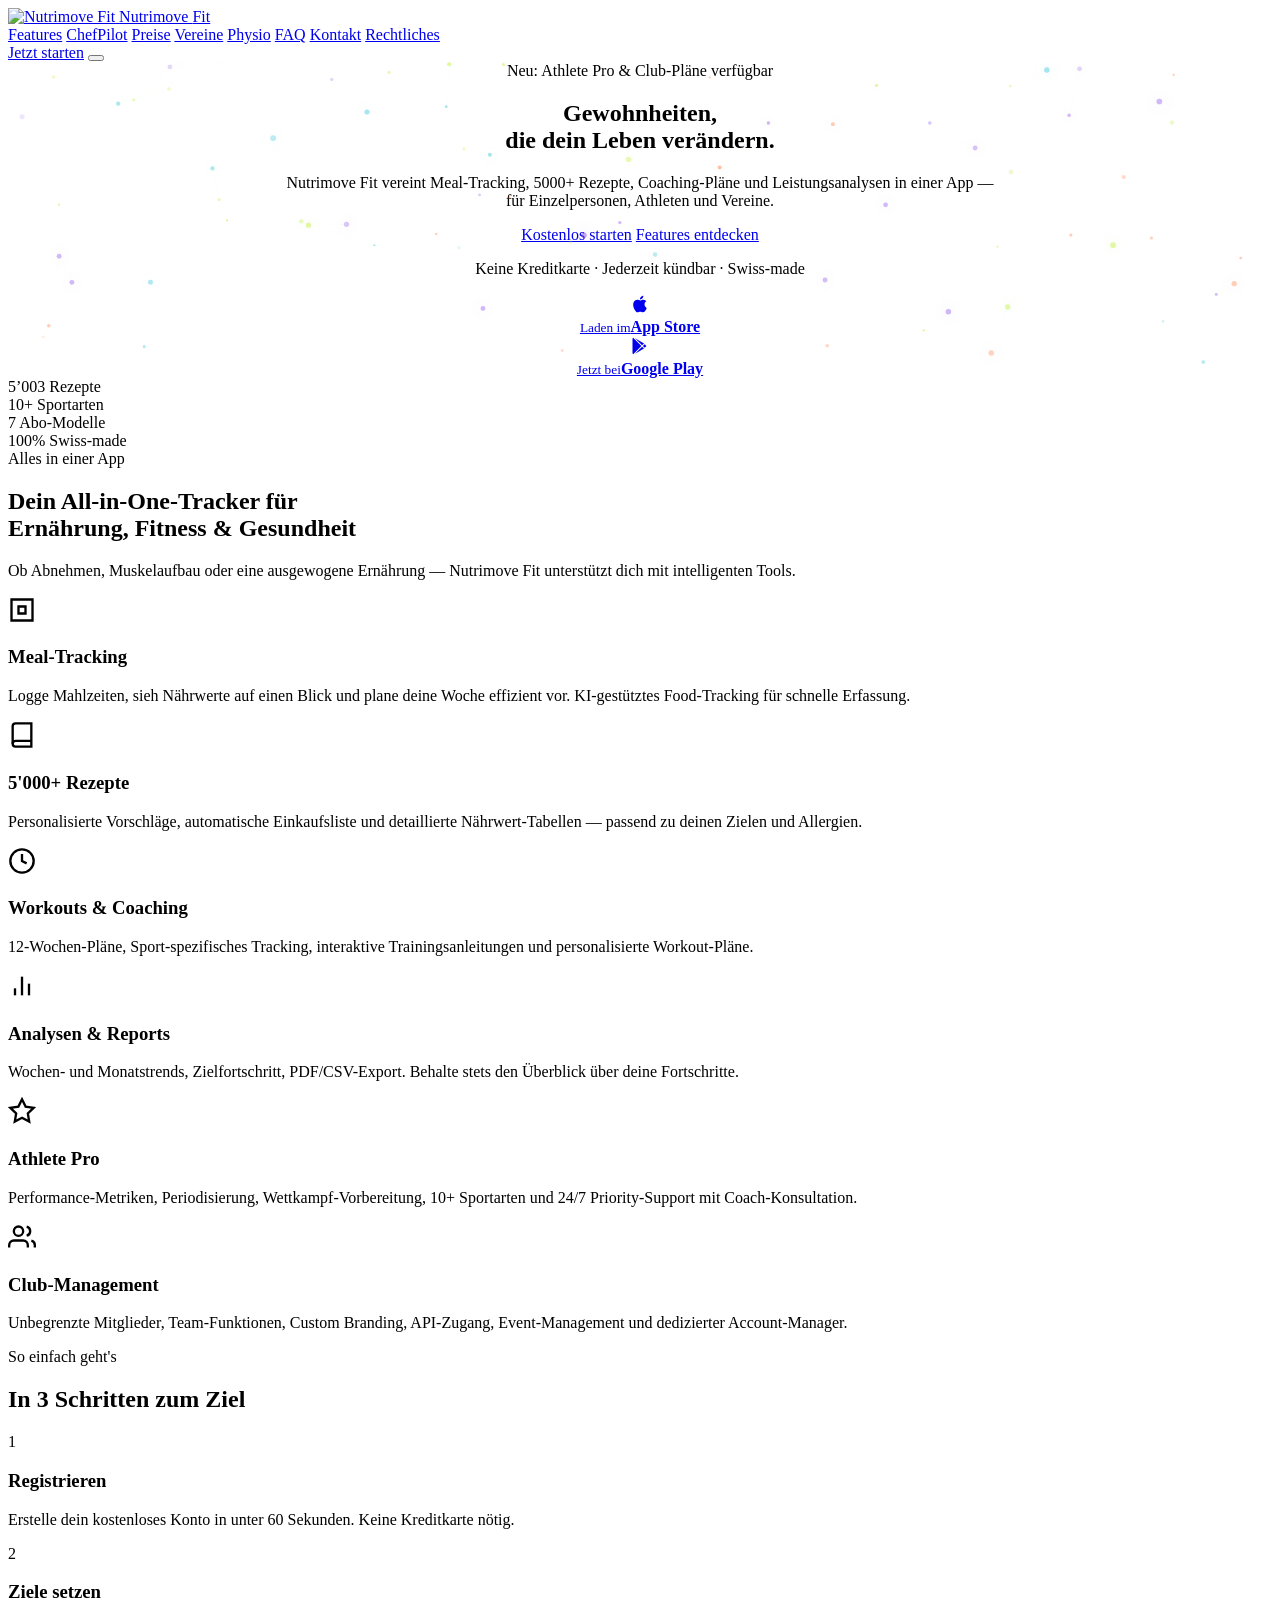
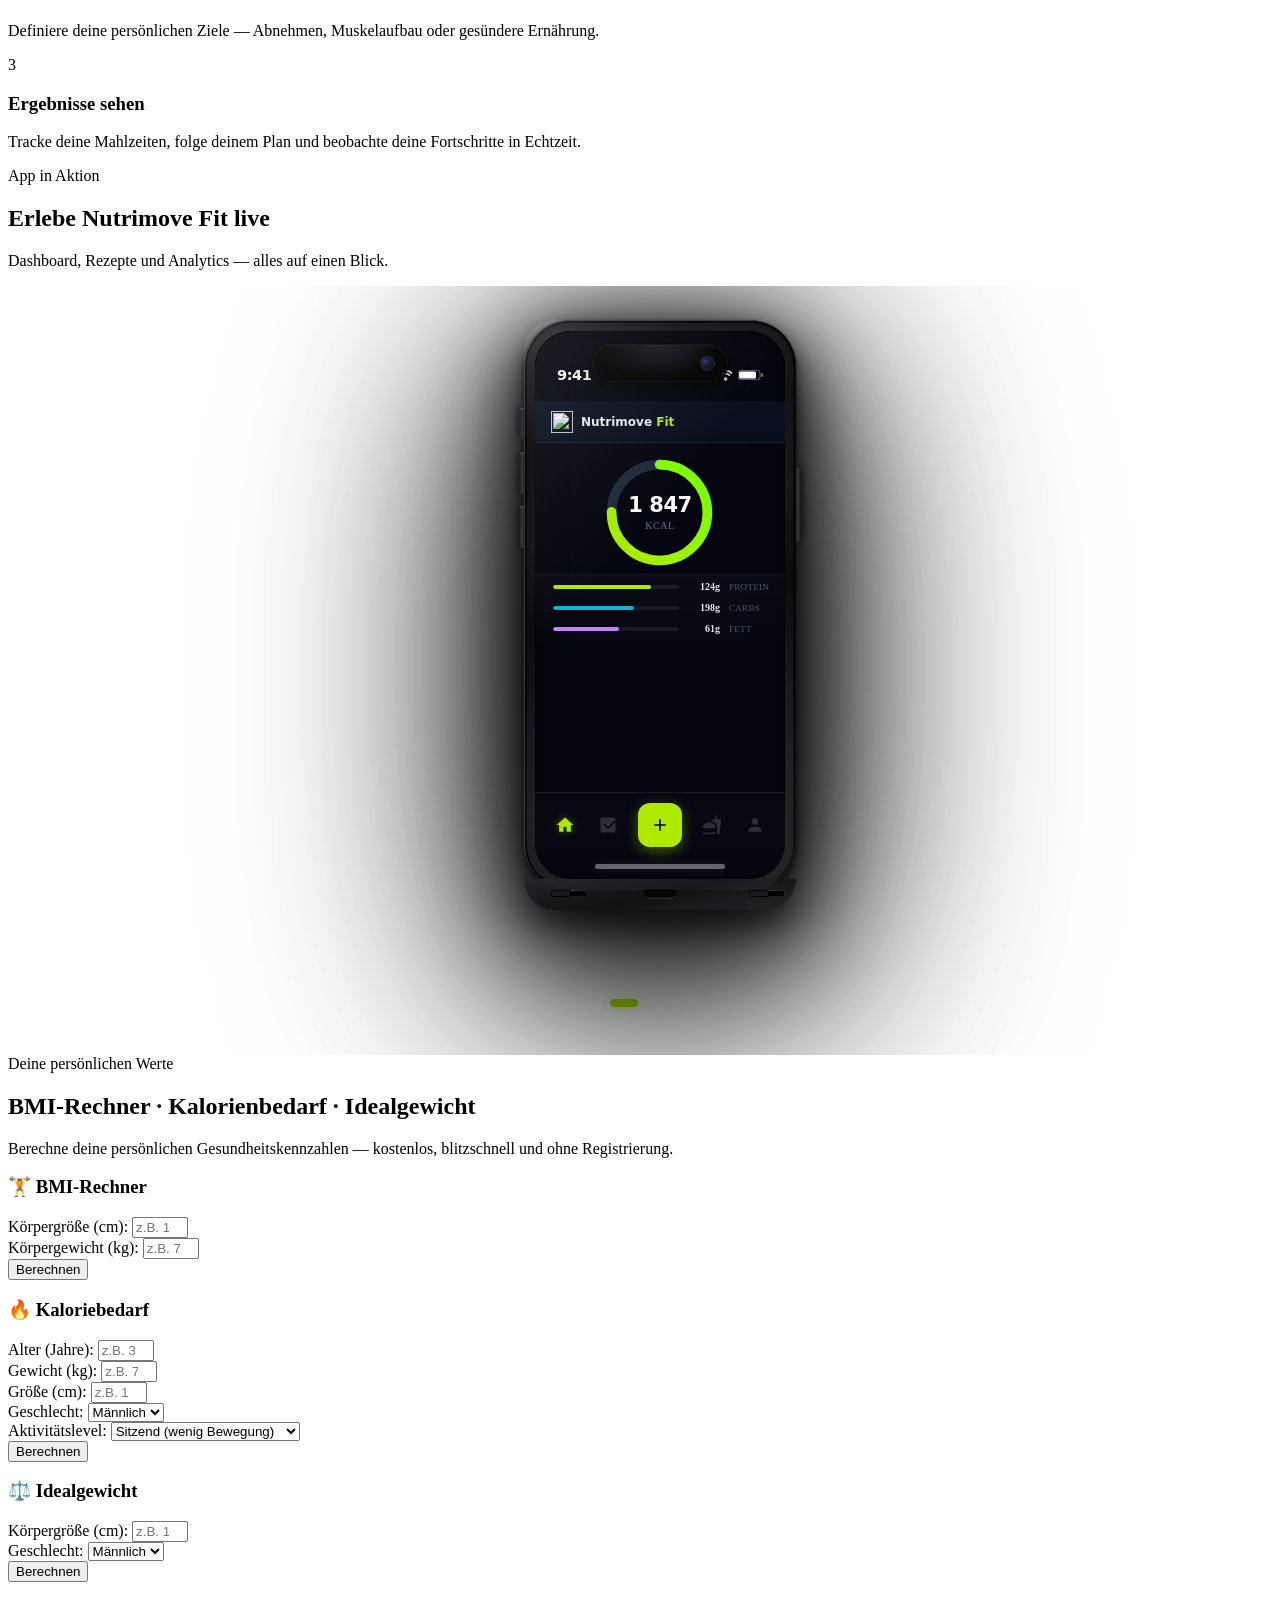
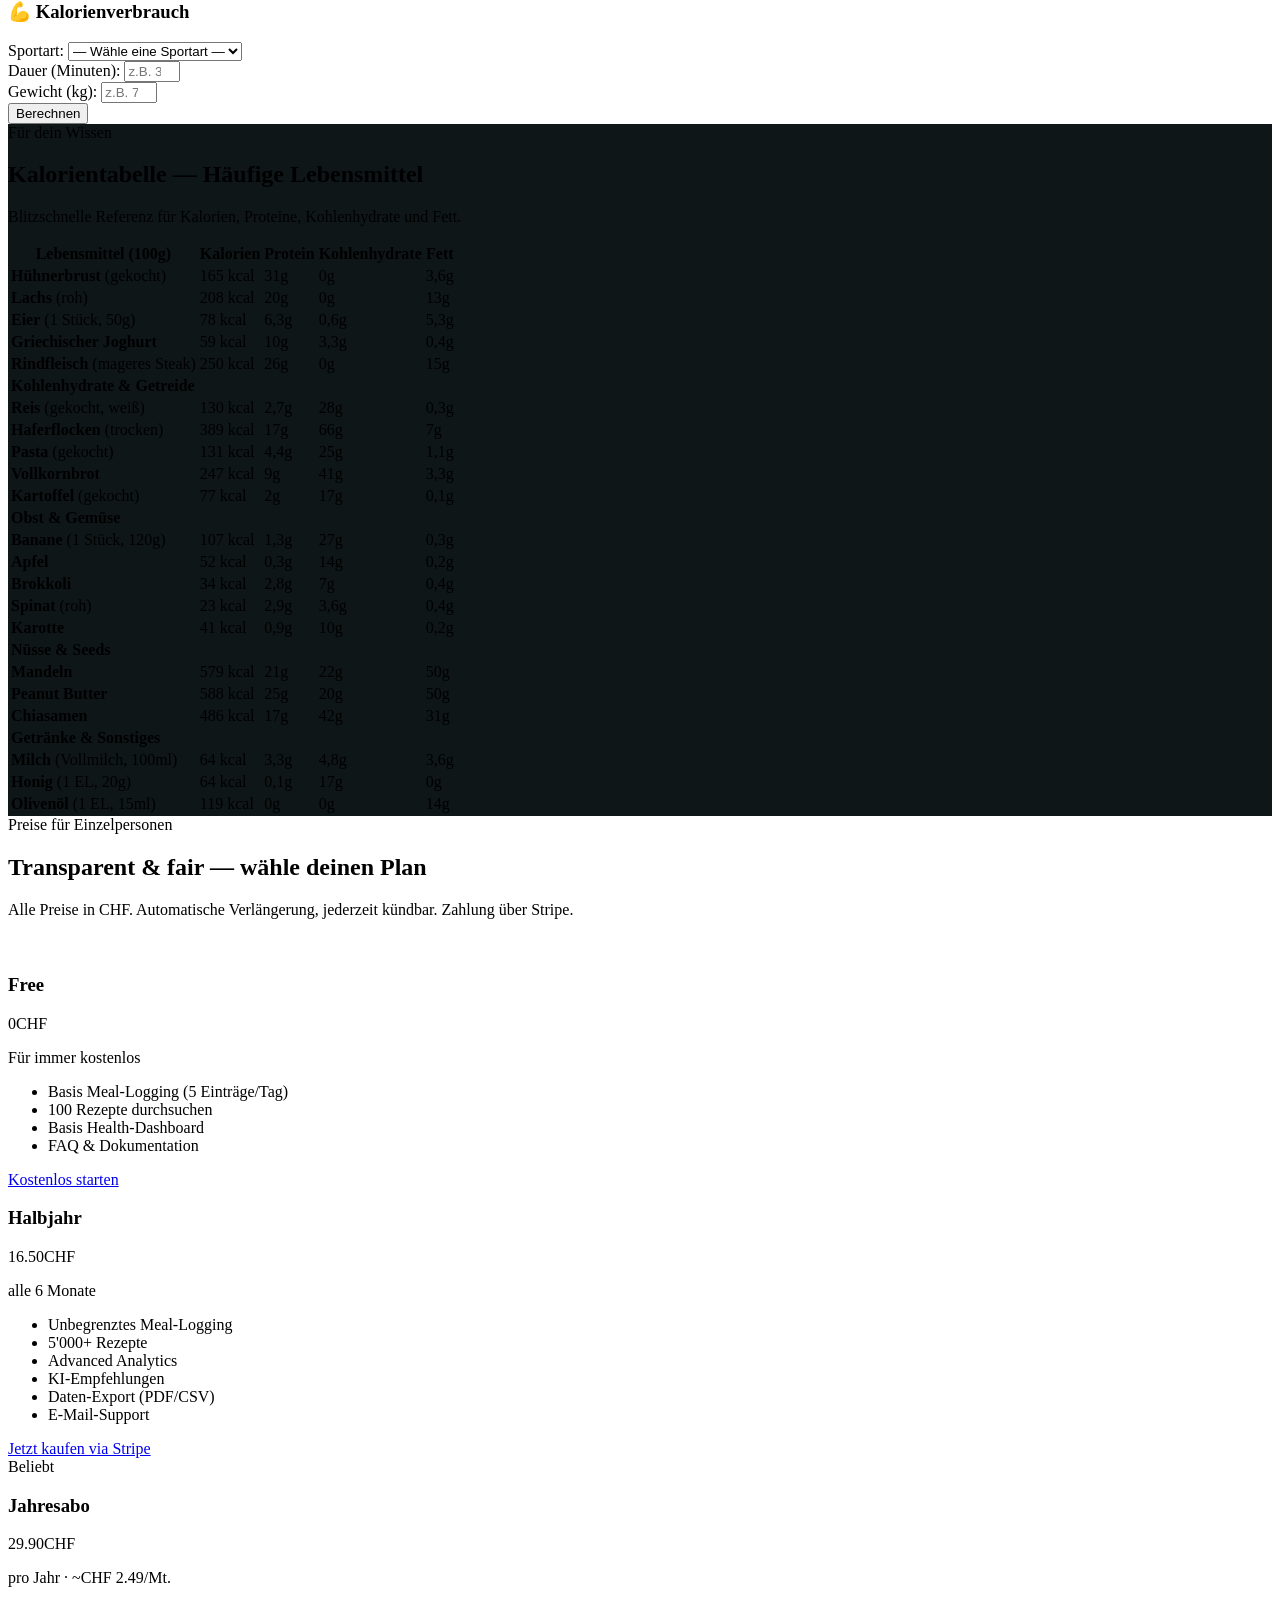
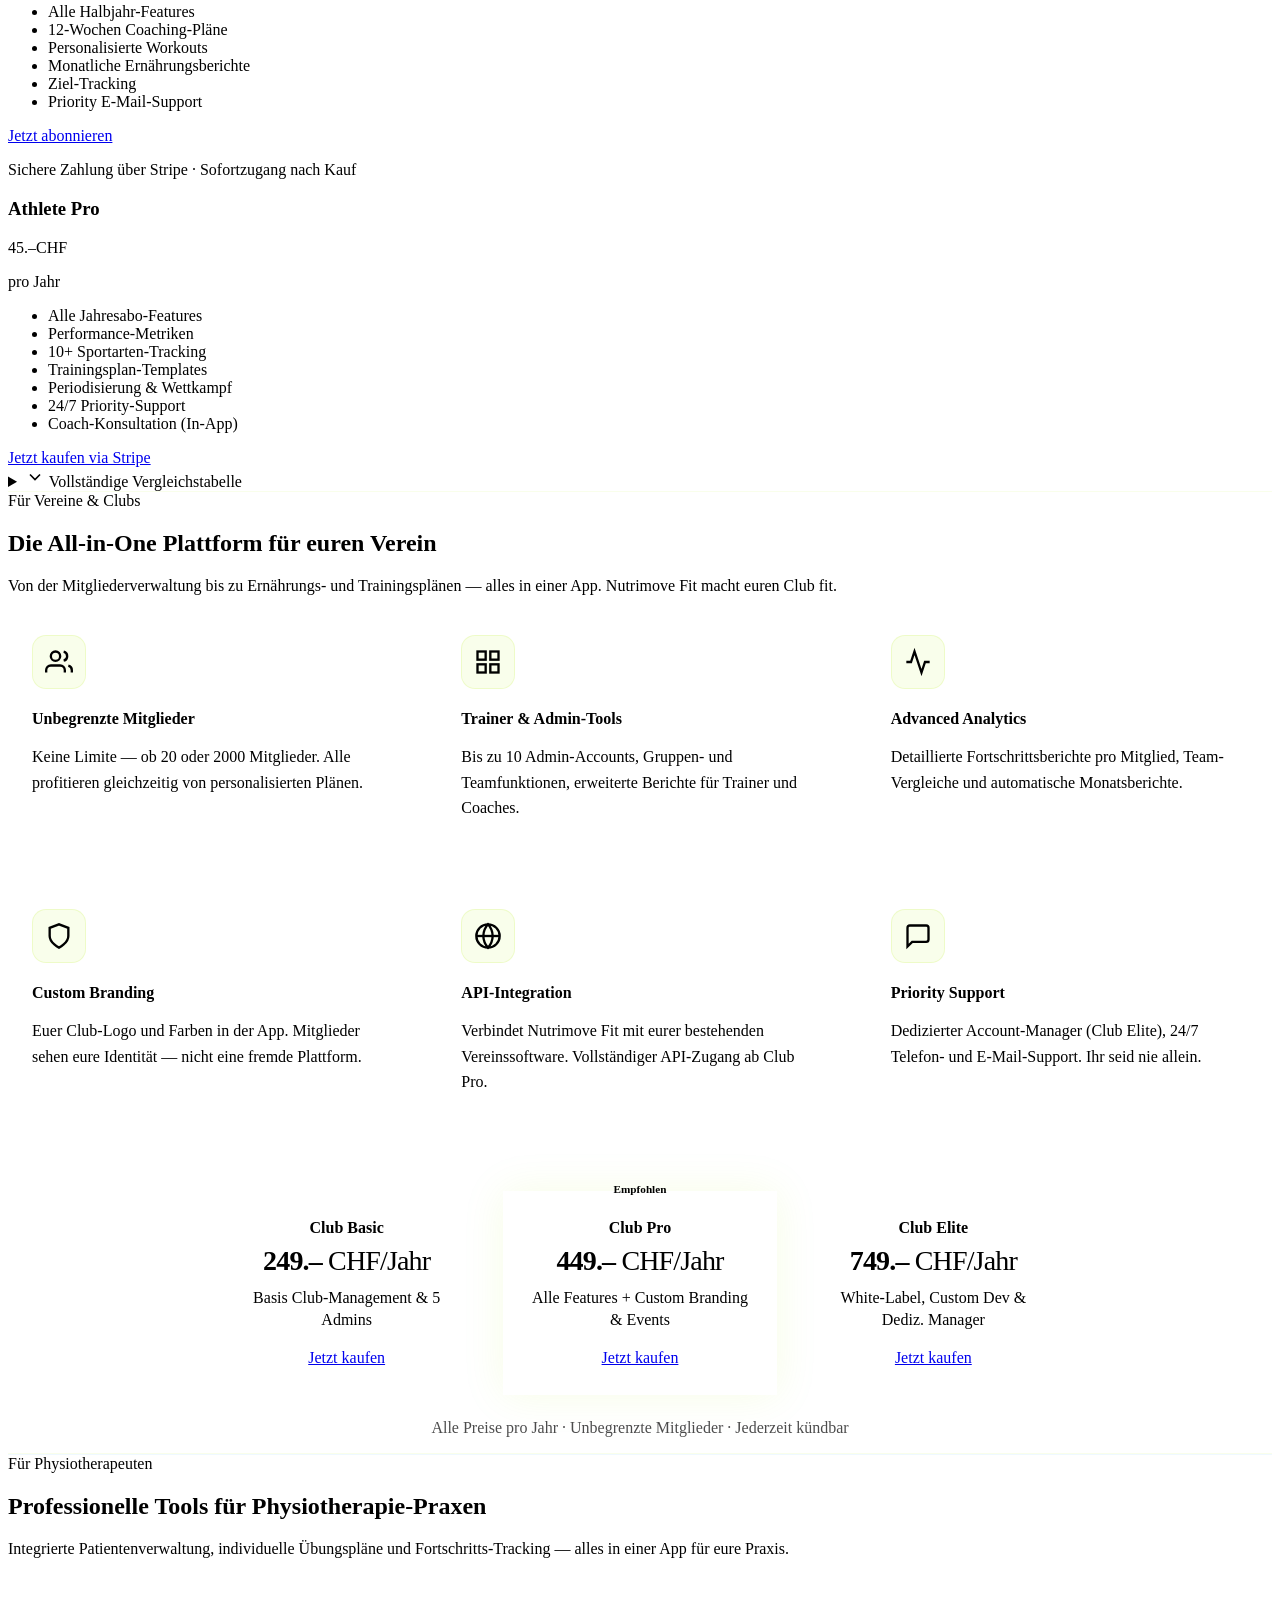
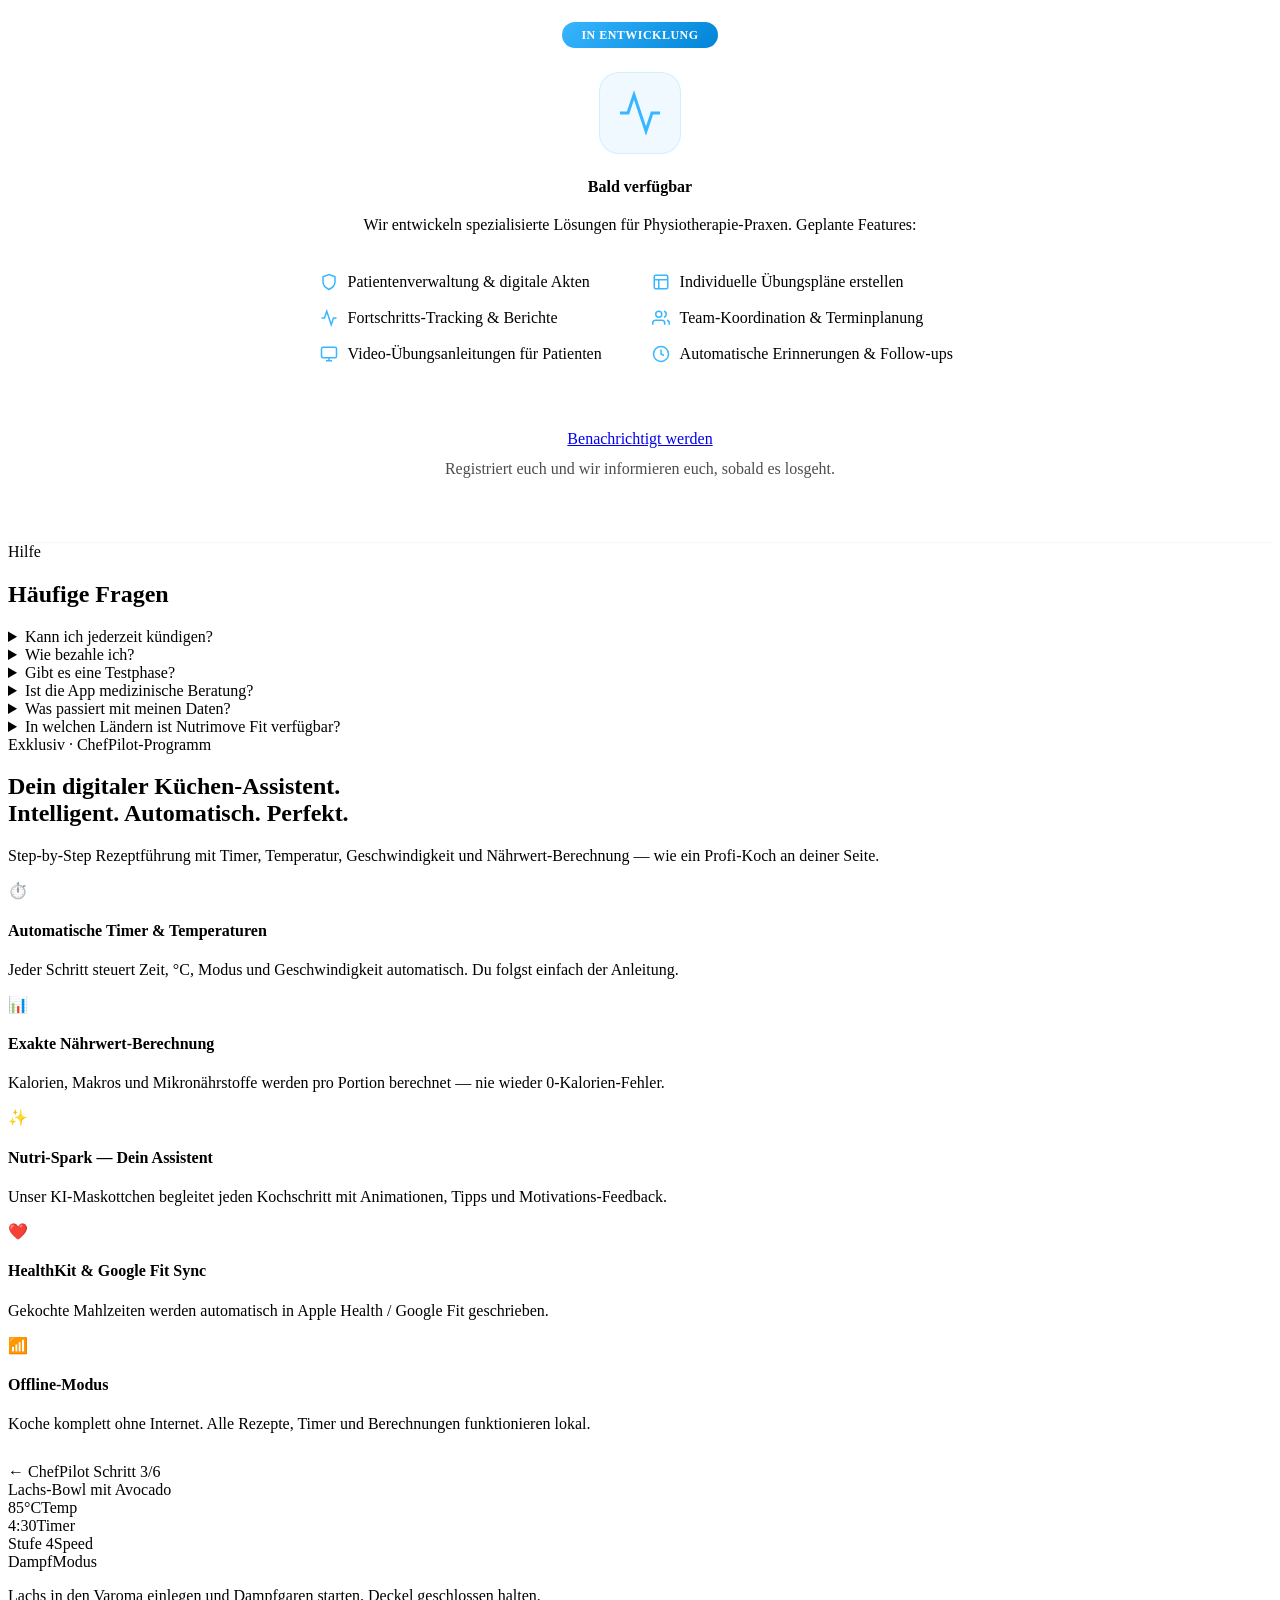
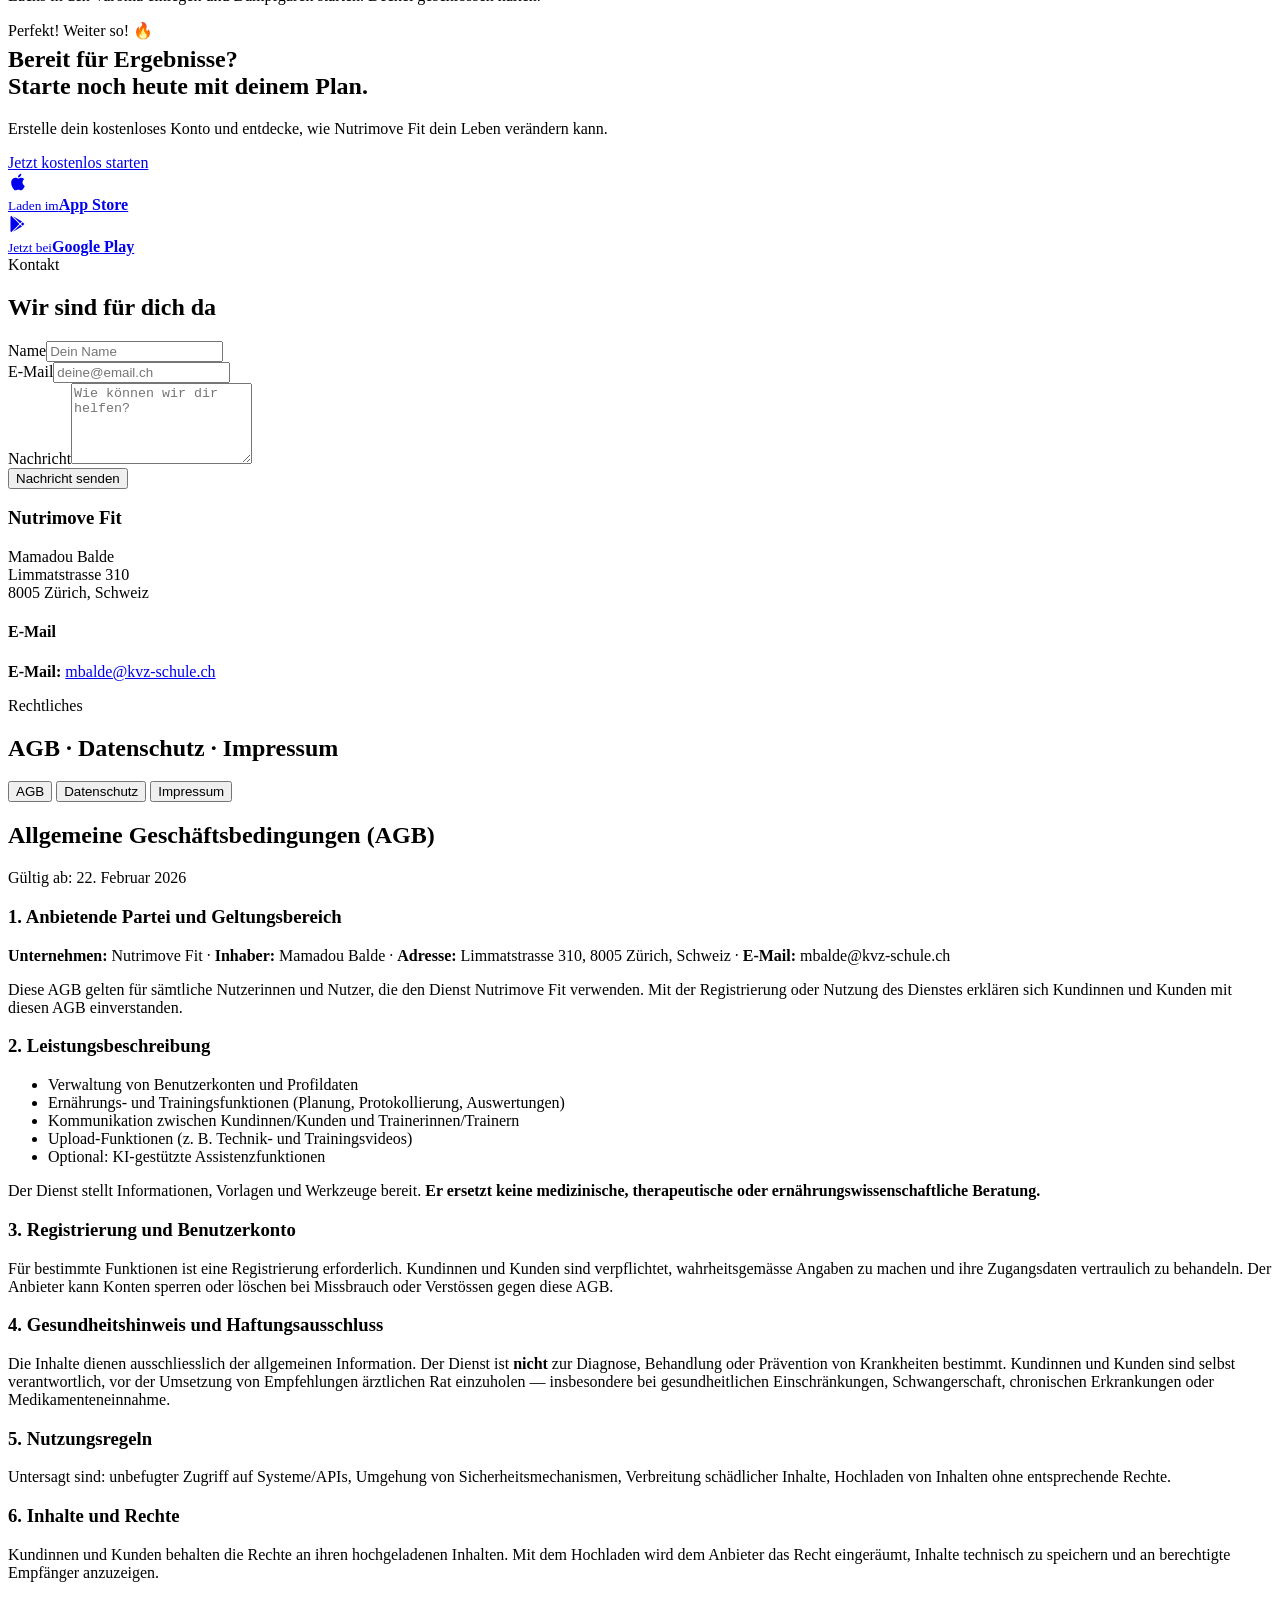
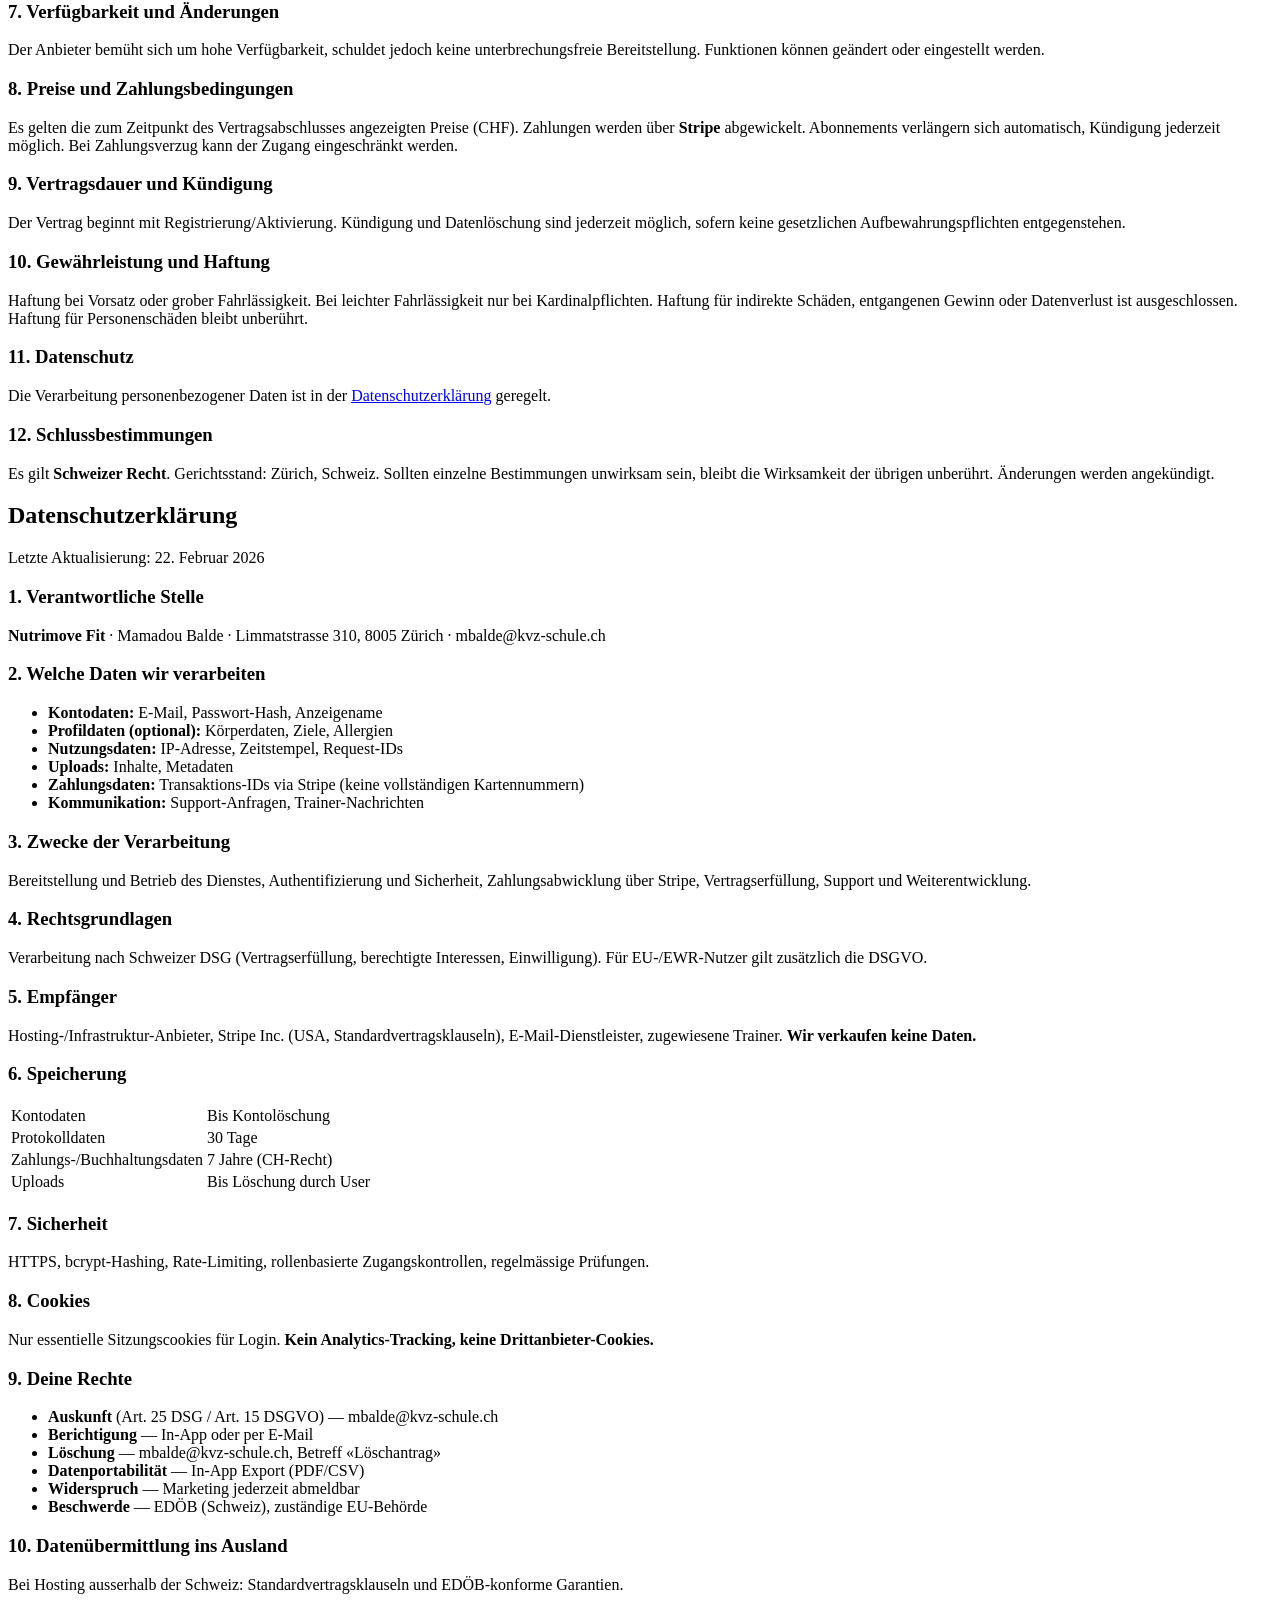
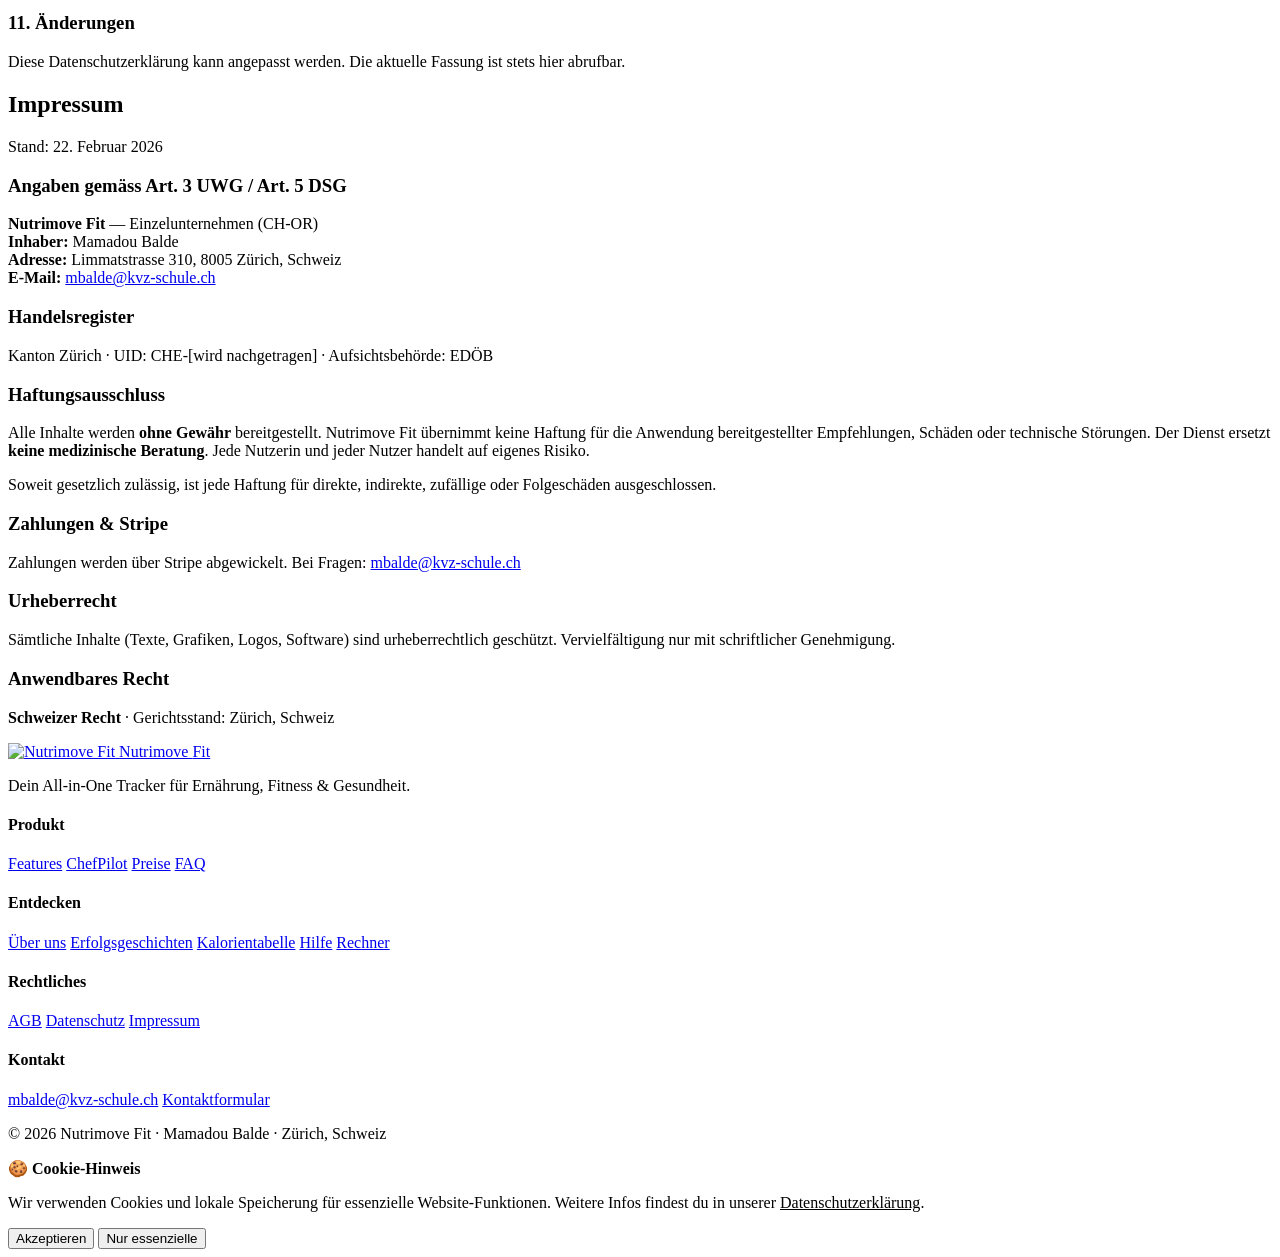
==== commit 71e05093: "refactor: Member/Vereine/Physio Sektionen, Tabs entfernt, Community entfernt, Badge-Fix" ====
--- a/index.html
+++ b/index.html
@@ -31,8 +31,9 @@
     <nav class="header__nav" id="mainNav">
       <a href="#features">Features</a>
       <a href="#chefpilot">ChefPilot</a>
+      <a href="#pricing">Preise</a>
       <a href="#clubs">Vereine</a>
-      <a href="#pricing">Preise</a>
+      <a href="#physio">Physio</a>
       <a href="#faq">FAQ</a>
       <a href="#contact">Kontakt</a>
       <a href="#legal" class="nav-legal">Rechtliches</a>
@@ -635,226 +636,82 @@
   </div>
 </section>
 
-<!-- ══════════ VEREINE & CLUBS ══════════ -->
-<section id="clubs" class="clubs section">
+<!-- ══════════ MEMBER PRICING ══════════ -->
+<section id="pricing" class="pricing section">
   <div class="container">
     <div class="section__head reveal">
-      <span class="section__eyebrow">Für Vereine &amp; Clubs</span>
-      <h2 class="section__title">Die All-in-One Plattform für euren Verein</h2>
-      <p class="section__sub">Von der Mitgliederverwaltung bis zu Ernährungs- und Trainingsplänen — alles in einer App. Nutrimove Fit macht euren Club fit.</p>
-    </div>
-    <div class="clubs__grid reveal">
-      <div class="clubs__feature">
-        <div class="clubs__icon">
-          <svg width="28" height="28" viewBox="0 0 24 24" fill="none" stroke="currentColor" stroke-width="2"><path d="M17 21v-2a4 4 0 0 0-4-4H5a4 4 0 0 0-4 4v2"/><circle cx="9" cy="7" r="4"/><path d="M23 21v-2a4 4 0 0 0-3-3.87"/><path d="M16 3.13a4 4 0 0 1 0 7.75"/></svg>
-        </div>
-        <h4>Unbegrenzte Mitglieder</h4>
-        <p>Keine Limite — ob 20 oder 2000 Mitglieder. Alle profitieren gleichzeitig von personalisierten Plänen.</p>
-      </div>
-      <div class="clubs__feature">
-        <div class="clubs__icon">
-          <svg width="28" height="28" viewBox="0 0 24 24" fill="none" stroke="currentColor" stroke-width="2"><rect x="3" y="3" width="7" height="7"/><rect x="14" y="3" width="7" height="7"/><rect x="3" y="14" width="7" height="7"/><rect x="14" y="14" width="7" height="7"/></svg>
-        </div>
-        <h4>Trainer &amp; Admin-Tools</h4>
-        <p>Bis zu 10 Admin-Accounts, Gruppen- und Teamfunktionen, erweiterte Berichte für Trainer und Coaches.</p>
-      </div>
-      <div class="clubs__feature">
-        <div class="clubs__icon">
-          <svg width="28" height="28" viewBox="0 0 24 24" fill="none" stroke="currentColor" stroke-width="2"><polyline points="22 12 18 12 15 21 9 3 6 12 2 12"/></svg>
-        </div>
-        <h4>Advanced Analytics</h4>
-        <p>Detaillierte Fortschrittsberichte pro Mitglied, Team-Vergleiche und automatische Monatsberichte.</p>
-      </div>
-      <div class="clubs__feature">
-        <div class="clubs__icon">
-          <svg width="28" height="28" viewBox="0 0 24 24" fill="none" stroke="currentColor" stroke-width="2"><path d="M12 22s8-4 8-10V5l-8-3-8 3v7c0 6 8 10 8 10z"/></svg>
-        </div>
-        <h4>Custom Branding</h4>
-        <p>Euer Club-Logo und Farben in der App. Mitglieder sehen eure Identität — nicht eine fremde Plattform.</p>
-      </div>
-      <div class="clubs__feature">
-        <div class="clubs__icon">
-          <svg width="28" height="28" viewBox="0 0 24 24" fill="none" stroke="currentColor" stroke-width="2"><circle cx="12" cy="12" r="10"/><line x1="2" y1="12" x2="22" y2="12"/><path d="M12 2a15.3 15.3 0 0 1 4 10 15.3 15.3 0 0 1-4 10 15.3 15.3 0 0 1-4-10 15.3 15.3 0 0 1 4-10z"/></svg>
-        </div>
-        <h4>API-Integration</h4>
-        <p>Verbindet Nutrimove Fit mit eurer bestehenden Vereinssoftware. Vollständiger API-Zugang ab Club Pro.</p>
-      </div>
-      <div class="clubs__feature">
-        <div class="clubs__icon">
-          <svg width="28" height="28" viewBox="0 0 24 24" fill="none" stroke="currentColor" stroke-width="2"><path d="M21 15a2 2 0 0 1-2 2H7l-4 4V5a2 2 0 0 1 2-2h14a2 2 0 0 1 2 2z"/></svg>
-        </div>
-        <h4>Priority Support</h4>
-        <p>Dedizierter Account-Manager (Club Elite), 24/7 Telefon- und E-Mail-Support. Ihr seid nie allein.</p>
-      </div>
-    </div>
-    <div class="clubs__cta reveal">
-      <div class="clubs__pricing-cards">
-        <div class="clubs__plan">
-          <div class="clubs__plan-name">Club Basic</div>
-          <div class="clubs__plan-price">249.– <span>CHF/Jahr</span></div>
-          <div class="clubs__plan-sub">Basis Club-Management &amp; 5 Admins</div>
-          <a href="https://buy.stripe.com/fZuaEQ1fIat48nX4r5fMA04" target="_blank" rel="noopener" class="btn btn--outline">Jetzt kaufen</a>
-        </div>
-        <div class="clubs__plan clubs__plan--featured">
-          <div class="clubs__plan-badge">Empfohlen</div>
-          <div class="clubs__plan-name">Club Pro</div>
-          <div class="clubs__plan-price">449.– <span>CHF/Jahr</span></div>
-          <div class="clubs__plan-sub">Alle Features + Custom Branding &amp; Events</div>
-          <a href="https://buy.stripe.com/cNi14g3nQcBceMl3n1fMA05" target="_blank" rel="noopener" class="btn btn--primary">Jetzt kaufen</a>
-        </div>
-        <div class="clubs__plan">
-          <div class="clubs__plan-name">Club Elite</div>
-          <div class="clubs__plan-price">749.– <span>CHF/Jahr</span></div>
-          <div class="clubs__plan-sub">White-Label, Custom Dev &amp; Dediz. Manager</div>
-          <a href="https://buy.stripe.com/4gMaEQ9Me44G6fPe1FfMA01" target="_blank" rel="noopener" class="btn btn--outline">Jetzt kaufen</a>
-        </div>
-      </div>
-      <p class="clubs__note">Alle Preise pro Jahr · Unbegrenzte Mitglieder · Jederzeit kündbar</p>
-    </div>
-  </div>
-</section>
-
-<!-- ══════════ PRICING ══════════ -->
-  <div class="container">
-    <div class="section__head reveal">
-      <span class="section__eyebrow">Preise</span>
+      <span class="section__eyebrow">Preise für Einzelpersonen</span>
       <h2 class="section__title">Transparent &amp; fair — wähle deinen Plan</h2>
       <p class="section__sub">Alle Preise in CHF. Automatische Verlängerung, jederzeit kündbar. Zahlung über Stripe.</p>
     </div>
 
-    <div class="pricing__toggle reveal">
-      <button class="pricing__tab active" data-tab="individual">Einzelpersonen</button>
-      <button class="pricing__tab" data-tab="club">Vereine &amp; Clubs</button>
-    </div>
-
-    <!-- Individual -->
-    <div class="pricing__panel active" id="panel-individual">
-      <div class="pricing__grid">
-        <div class="price-card reveal">
-          <div class="price-card__head">
-            <h3>Free</h3>
-            <div class="price-card__price"><span class="price-card__amount">0</span><span class="price-card__currency">CHF</span></div>
-            <p class="price-card__period">Für immer kostenlos</p>
-          </div>
-          <ul class="price-card__features">
-            <li>Basis Meal-Logging (5 Einträge/Tag)</li>
-            <li>100 Rezepte durchsuchen</li>
-            <li>Basis Health-Dashboard</li>
-            <li>Community (nur lesen)</li>
-          </ul>
-          <a href="#contact" class="btn btn--outline btn--block">Kostenlos starten</a>
-        </div>
-        <div class="price-card reveal">
-          <div class="price-card__head">
-            <h3>Halbjahr</h3>
-            <div class="price-card__price"><span class="price-card__amount">16.50</span><span class="price-card__currency">CHF</span></div>
-            <p class="price-card__period">alle 6 Monate</p>
-          </div>
-          <ul class="price-card__features">
-            <li>Unbegrenztes Meal-Logging</li>
-            <li>5'000+ Rezepte</li>
-            <li>Advanced Analytics</li>
-            <li>KI-Empfehlungen</li>
-            <li>Daten-Export (PDF/CSV)</li>
-            <li>Community &amp; E-Mail-Support</li>
-          </ul>
-          <a href="https://buy.stripe.com/aFa7sE4rUcBccEdaPtfMA00" target="_blank" rel="noopener" class="btn btn--outline btn--block">Jetzt kaufen via Stripe</a>
-        </div>
-        <div class="price-card price-card--featured reveal">
-          <span class="price-card__badge">Beliebt</span>
-          <div class="price-card__head">
-            <h3>Jahresabo</h3>
-            <div class="price-card__price"><span class="price-card__amount">29.90</span><span class="price-card__currency">CHF</span></div>
-            <p class="price-card__period">pro Jahr · ~CHF 2.49/Mt.</p>
-          </div>
-          <ul class="price-card__features">
-            <li>Alle Halbjahr-Features</li>
-            <li>12-Wochen Coaching-Pläne</li>
-            <li>Personalisierte Workouts</li>
-            <li>Monatliche Ernährungsberichte</li>
-            <li>Ziel-Tracking</li>
-            <li>Priority E-Mail-Support</li>
-          </ul>
-          <div class="price-card__actions">
-            <a href="https://buy.stripe.com/9B63co9MeeJk33D4r5fMA06" target="_blank" rel="noopener" class="btn btn--primary btn--block">Jetzt abonnieren</a>
-            <p class="price-card__hint">Sichere Zahlung über Stripe · Sofortzugang nach Kauf</p>
-          </div>
-        </div>
-        <div class="price-card reveal">
-          <div class="price-card__head">
-            <h3>Athlete Pro</h3>
-            <div class="price-card__price"><span class="price-card__amount">45.–</span><span class="price-card__currency">CHF</span></div>
-            <p class="price-card__period">pro Jahr</p>
-          </div>
-          <ul class="price-card__features">
-            <li>Alle Jahresabo-Features</li>
-            <li>Performance-Metriken</li>
-            <li>10+ Sportarten-Tracking</li>
-            <li>Trainingsplan-Templates</li>
-            <li>Periodisierung &amp; Wettkampf</li>
-            <li>24/7 Priority-Support</li>
-            <li>Coach-Konsultation (In-App)</li>
-          </ul>
-          <a href="https://buy.stripe.com/aFafZagaC30C5bLcXBfMA03" target="_blank" rel="noopener" class="btn btn--outline btn--block">Jetzt kaufen via Stripe</a>
-        </div>
-      </div>
-    </div>
-
-    <!-- Club -->
-    <div class="pricing__panel" id="panel-club">
-      <div class="pricing__grid pricing__grid--3">
-        <div class="price-card reveal">
-          <div class="price-card__head">
-            <h3>Club Basic</h3>
-            <div class="price-card__price"><span class="price-card__amount">249.–</span><span class="price-card__currency">CHF</span></div>
-            <p class="price-card__period">pro Jahr · ∞ Mitglieder</p>
-          </div>
-          <ul class="price-card__features">
-            <li>Basis Club-Management</li>
-            <li>Member-Dashboard</li>
-            <li>Bis 5 Admin-User</li>
-            <li>Basis Reporting</li>
-            <li>API-Zugang (limitiert)</li>
-            <li>E-Mail-Support</li>
-          </ul>
-          <a href="https://buy.stripe.com/fZuaEQ1fIat48nX4r5fMA04" target="_blank" rel="noopener" class="btn btn--outline btn--block">Jetzt kaufen via Stripe</a>
-        </div>
-        <div class="price-card price-card--featured reveal">
-          <span class="price-card__badge">Empfohlen</span>
-          <div class="price-card__head">
-            <h3>Club Pro</h3>
-            <div class="price-card__price"><span class="price-card__amount">449.–</span><span class="price-card__currency">CHF</span></div>
-            <p class="price-card__period">pro Jahr · ∞ Mitglieder</p>
-          </div>
-          <ul class="price-card__features">
-            <li>Alles aus Club Basic</li>
-            <li>Erweiterte Trainer-Tools</li>
-            <li>Team- &amp; Gruppen-Funktionen</li>
-            <li>Advanced Analytics &amp; Reports</li>
-            <li>Bis 10 Admin-User</li>
-            <li>Custom Branding</li>
-            <li>Event-Management</li>
-            <li>Voller API-Zugang</li>
-          </ul>
-          <a href="https://buy.stripe.com/cNi14g3nQcBceMl3n1fMA05" target="_blank" rel="noopener" class="btn btn--primary btn--block">Jetzt kaufen via Stripe</a>
-        </div>
-        <div class="price-card reveal">
-          <div class="price-card__head">
-            <h3>Club Elite</h3>
-            <div class="price-card__price"><span class="price-card__amount">749.–</span><span class="price-card__currency">CHF</span></div>
-            <p class="price-card__period">pro Jahr · ∞ Mitglieder</p>
-          </div>
-          <ul class="price-card__features">
-            <li>Alles aus Club Pro</li>
-            <li>White-Label-Optionen</li>
-            <li>Custom Integrationen</li>
-            <li>Unbegrenzte Admins</li>
-            <li>Dedizierter Account-Manager</li>
-            <li>24/7 Telefon- &amp; E-Mail-Support</li>
-            <li>Custom Feature Development</li>
-          </ul>
-          <a href="https://buy.stripe.com/4gMaEQ9Me44G6fPe1FfMA01" target="_blank" rel="noopener" class="btn btn--outline btn--block">Jetzt kaufen via Stripe</a>
-        </div>
+    <div class="pricing__grid">
+      <div class="price-card reveal">
+        <div class="price-card__head">
+          <h3>Free</h3>
+          <div class="price-card__price"><span class="price-card__amount">0</span><span class="price-card__currency">CHF</span></div>
+          <p class="price-card__period">Für immer kostenlos</p>
+        </div>
+        <ul class="price-card__features">
+          <li>Basis Meal-Logging (5 Einträge/Tag)</li>
+          <li>100 Rezepte durchsuchen</li>
+          <li>Basis Health-Dashboard</li>
+          <li>FAQ &amp; Dokumentation</li>
+        </ul>
+        <a href="#contact" class="btn btn--outline btn--block">Kostenlos starten</a>
+      </div>
+      <div class="price-card reveal">
+        <div class="price-card__head">
+          <h3>Halbjahr</h3>
+          <div class="price-card__price"><span class="price-card__amount">16.50</span><span class="price-card__currency">CHF</span></div>
+          <p class="price-card__period">alle 6 Monate</p>
+        </div>
+        <ul class="price-card__features">
+          <li>Unbegrenztes Meal-Logging</li>
+          <li>5'000+ Rezepte</li>
+          <li>Advanced Analytics</li>
+          <li>KI-Empfehlungen</li>
+          <li>Daten-Export (PDF/CSV)</li>
+          <li>E-Mail-Support</li>
+        </ul>
+        <a href="https://buy.stripe.com/aFa7sE4rUcBccEdaPtfMA00" target="_blank" rel="noopener" class="btn btn--outline btn--block">Jetzt kaufen via Stripe</a>
+      </div>
+      <div class="price-card price-card--featured reveal">
+        <span class="price-card__badge">Beliebt</span>
+        <div class="price-card__head">
+          <h3>Jahresabo</h3>
+          <div class="price-card__price"><span class="price-card__amount">29.90</span><span class="price-card__currency">CHF</span></div>
+          <p class="price-card__period">pro Jahr · ~CHF 2.49/Mt.</p>
+        </div>
+        <ul class="price-card__features">
+          <li>Alle Halbjahr-Features</li>
+          <li>12-Wochen Coaching-Pläne</li>
+          <li>Personalisierte Workouts</li>
+          <li>Monatliche Ernährungsberichte</li>
+          <li>Ziel-Tracking</li>
+          <li>Priority E-Mail-Support</li>
+        </ul>
+        <div class="price-card__actions">
+          <a href="https://buy.stripe.com/9B63co9MeeJk33D4r5fMA06" target="_blank" rel="noopener" class="btn btn--primary btn--block">Jetzt abonnieren</a>
+          <p class="price-card__hint">Sichere Zahlung über Stripe · Sofortzugang nach Kauf</p>
+        </div>
+      </div>
+      <div class="price-card reveal">
+        <div class="price-card__head">
+          <h3>Athlete Pro</h3>
+          <div class="price-card__price"><span class="price-card__amount">45.–</span><span class="price-card__currency">CHF</span></div>
+          <p class="price-card__period">pro Jahr</p>
+        </div>
+        <ul class="price-card__features">
+          <li>Alle Jahresabo-Features</li>
+          <li>Performance-Metriken</li>
+          <li>10+ Sportarten-Tracking</li>
+          <li>Trainingsplan-Templates</li>
+          <li>Periodisierung &amp; Wettkampf</li>
+          <li>24/7 Priority-Support</li>
+          <li>Coach-Konsultation (In-App)</li>
+        </ul>
+        <a href="https://buy.stripe.com/aFafZagaC30C5bLcXBfMA03" target="_blank" rel="noopener" class="btn btn--outline btn--block">Jetzt kaufen via Stripe</a>
       </div>
     </div>
 
@@ -877,7 +734,7 @@
             <tr><td>Athlete</td><td>✗</td><td>✗</td><td>✗</td><td>✓</td><td>✗</td><td>✗</td><td>✓</td></tr>
             <tr><td>Club</td><td>✗</td><td>✗</td><td>✗</td><td>✗</td><td>Basis</td><td>Voll</td><td>Premium</td></tr>
             <tr><td>API</td><td>✗</td><td>✗</td><td>✗</td><td>✗</td><td>Limitiert</td><td>Voll</td><td>Voll</td></tr>
-            <tr><td>Support</td><td>Community</td><td>E-Mail</td><td>E-Mail</td><td>24/7</td><td>E-Mail</td><td>Priority</td><td>24/7 Dediz.</td></tr>
+            <tr><td>Support</td><td>FAQ</td><td>E-Mail</td><td>E-Mail</td><td>24/7</td><td>E-Mail</td><td>Priority</td><td>24/7 Dediz.</td></tr>
           </tbody>
         </table>
       </div>
@@ -885,29 +742,134 @@
   </div>
 </section>
 
-<!-- ══════════ TESTIMONIALS ══════════ -->
-<section class="testimonials section">
+<!-- ══════════ VEREINE & CLUBS ══════════ -->
+<section id="clubs" class="clubs section">
   <div class="container">
     <div class="section__head reveal">
-      <span class="section__eyebrow">Community</span>
-      <h2 class="section__title">Was unsere Nutzer sagen</h2>
-    </div>
-    <div class="testimonials__grid">
-      <blockquote class="testimonial reveal">
-        <div class="testimonial__stars">★★★★★</div>
-        <p>«Nutrimove Fit hat mein Essverhalten komplett verändert. Die Rezeptvorschläge sind genial und das Tracking geht super schnell.»</p>
-        <footer><strong>Lea M.</strong><span>Zürich · Member Jahresabo</span></footer>
-      </blockquote>
-      <blockquote class="testimonial reveal">
-        <div class="testimonial__stars">★★★★★</div>
-        <p>«Als Trainer nutze ich die Club-Funktionen täglich. Meine Athleten können ihre Ernährung direkt in der App erfassen — perfekt für unser Team.»</p>
-        <footer><strong>Marco T.</strong><span>Basel · Club Pro</span></footer>
-      </blockquote>
-      <blockquote class="testimonial reveal">
-        <div class="testimonial__stars">★★★★★</div>
-        <p>«Endlich eine App, die wirklich alle Makros richtig trackt. Die Performance-Metriken im Athlete Pro sind ein Game-Changer für mein Training.»</p>
-        <footer><strong>Sarah K.</strong><span>Bern · Athlete Pro</span></footer>
-      </blockquote>
+      <span class="section__eyebrow">Für Vereine &amp; Clubs</span>
+      <h2 class="section__title">Die All-in-One Plattform für euren Verein</h2>
+      <p class="section__sub">Von der Mitgliederverwaltung bis zu Ernährungs- und Trainingsplänen — alles in einer App. Nutrimove Fit macht euren Club fit.</p>
+    </div>
+    <div class="clubs__grid reveal">
+      <div class="clubs__feature">
+        <div class="clubs__icon">
+          <svg width="28" height="28" viewBox="0 0 24 24" fill="none" stroke="currentColor" stroke-width="2"><path d="M17 21v-2a4 4 0 0 0-4-4H5a4 4 0 0 0-4 4v2"/><circle cx="9" cy="7" r="4"/><path d="M23 21v-2a4 4 0 0 0-3-3.87"/><path d="M16 3.13a4 4 0 0 1 0 7.75"/></svg>
+        </div>
+        <h4>Unbegrenzte Mitglieder</h4>
+        <p>Keine Limite — ob 20 oder 2000 Mitglieder. Alle profitieren gleichzeitig von personalisierten Plänen.</p>
+      </div>
+      <div class="clubs__feature">
+        <div class="clubs__icon">
+          <svg width="28" height="28" viewBox="0 0 24 24" fill="none" stroke="currentColor" stroke-width="2"><rect x="3" y="3" width="7" height="7"/><rect x="14" y="3" width="7" height="7"/><rect x="3" y="14" width="7" height="7"/><rect x="14" y="14" width="7" height="7"/></svg>
+        </div>
+        <h4>Trainer &amp; Admin-Tools</h4>
+        <p>Bis zu 10 Admin-Accounts, Gruppen- und Teamfunktionen, erweiterte Berichte für Trainer und Coaches.</p>
+      </div>
+      <div class="clubs__feature">
+        <div class="clubs__icon">
+          <svg width="28" height="28" viewBox="0 0 24 24" fill="none" stroke="currentColor" stroke-width="2"><polyline points="22 12 18 12 15 21 9 3 6 12 2 12"/></svg>
+        </div>
+        <h4>Advanced Analytics</h4>
+        <p>Detaillierte Fortschrittsberichte pro Mitglied, Team-Vergleiche und automatische Monatsberichte.</p>
+      </div>
+      <div class="clubs__feature">
+        <div class="clubs__icon">
+          <svg width="28" height="28" viewBox="0 0 24 24" fill="none" stroke="currentColor" stroke-width="2"><path d="M12 22s8-4 8-10V5l-8-3-8 3v7c0 6 8 10 8 10z"/></svg>
+        </div>
+        <h4>Custom Branding</h4>
+        <p>Euer Club-Logo und Farben in der App. Mitglieder sehen eure Identität — nicht eine fremde Plattform.</p>
+      </div>
+      <div class="clubs__feature">
+        <div class="clubs__icon">
+          <svg width="28" height="28" viewBox="0 0 24 24" fill="none" stroke="currentColor" stroke-width="2"><circle cx="12" cy="12" r="10"/><line x1="2" y1="12" x2="22" y2="12"/><path d="M12 2a15.3 15.3 0 0 1 4 10 15.3 15.3 0 0 1-4 10 15.3 15.3 0 0 1-4-10 15.3 15.3 0 0 1 4-10z"/></svg>
+        </div>
+        <h4>API-Integration</h4>
+        <p>Verbindet Nutrimove Fit mit eurer bestehenden Vereinssoftware. Vollständiger API-Zugang ab Club Pro.</p>
+      </div>
+      <div class="clubs__feature">
+        <div class="clubs__icon">
+          <svg width="28" height="28" viewBox="0 0 24 24" fill="none" stroke="currentColor" stroke-width="2"><path d="M21 15a2 2 0 0 1-2 2H7l-4 4V5a2 2 0 0 1 2-2h14a2 2 0 0 1 2 2z"/></svg>
+        </div>
+        <h4>Priority Support</h4>
+        <p>Dedizierter Account-Manager (Club Elite), 24/7 Telefon- und E-Mail-Support. Ihr seid nie allein.</p>
+      </div>
+    </div>
+    <div class="clubs__cta reveal">
+      <div class="clubs__pricing-cards">
+        <div class="clubs__plan">
+          <div class="clubs__plan-name">Club Basic</div>
+          <div class="clubs__plan-price">249.– <span>CHF/Jahr</span></div>
+          <div class="clubs__plan-sub">Basis Club-Management &amp; 5 Admins</div>
+          <a href="https://buy.stripe.com/fZuaEQ1fIat48nX4r5fMA04" target="_blank" rel="noopener" class="btn btn--outline">Jetzt kaufen</a>
+        </div>
+        <div class="clubs__plan clubs__plan--featured">
+          <div class="clubs__plan-badge">Empfohlen</div>
+          <div class="clubs__plan-name">Club Pro</div>
+          <div class="clubs__plan-price">449.– <span>CHF/Jahr</span></div>
+          <div class="clubs__plan-sub">Alle Features + Custom Branding &amp; Events</div>
+          <a href="https://buy.stripe.com/cNi14g3nQcBceMl3n1fMA05" target="_blank" rel="noopener" class="btn btn--primary">Jetzt kaufen</a>
+        </div>
+        <div class="clubs__plan">
+          <div class="clubs__plan-name">Club Elite</div>
+          <div class="clubs__plan-price">749.– <span>CHF/Jahr</span></div>
+          <div class="clubs__plan-sub">White-Label, Custom Dev &amp; Dediz. Manager</div>
+          <a href="https://buy.stripe.com/4gMaEQ9Me44G6fPe1FfMA01" target="_blank" rel="noopener" class="btn btn--outline">Jetzt kaufen</a>
+        </div>
+      </div>
+      <p class="clubs__note">Alle Preise pro Jahr · Unbegrenzte Mitglieder · Jederzeit kündbar</p>
+    </div>
+  </div>
+</section>
+
+<!-- ══════════ PHYSIO ══════════ -->
+<section id="physio" class="physio section">
+  <div class="container">
+    <div class="section__head reveal">
+      <span class="section__eyebrow">Für Physiotherapeuten</span>
+      <h2 class="section__title">Professionelle Tools für Physiotherapie-Praxen</h2>
+      <p class="section__sub">Integrierte Patientenverwaltung, individuelle Übungspläne und Fortschritts-Tracking — alles in einer App für eure Praxis.</p>
+    </div>
+    <div class="physio__content reveal">
+      <div class="physio__card">
+        <div class="physio__status">
+          <span class="physio__badge">In Entwicklung</span>
+        </div>
+        <div class="physio__icon">
+          <svg width="48" height="48" viewBox="0 0 24 24" fill="none" stroke="currentColor" stroke-width="1.5"><path d="M22 12h-4l-3 9L9 3l-3 9H2"/></svg>
+        </div>
+        <h3>Bald verfügbar</h3>
+        <p>Wir entwickeln spezialisierte Lösungen für Physiotherapie-Praxen. Geplante Features:</p>
+        <ul class="physio__features">
+          <li>
+            <svg width="18" height="18" viewBox="0 0 24 24" fill="none" stroke="currentColor" stroke-width="2"><path d="M12 22s8-4 8-10V5l-8-3-8 3v7c0 6 8 10 8 10z"/></svg>
+            Patientenverwaltung &amp; digitale Akten
+          </li>
+          <li>
+            <svg width="18" height="18" viewBox="0 0 24 24" fill="none" stroke="currentColor" stroke-width="2"><rect x="3" y="3" width="18" height="18" rx="2" ry="2"/><line x1="3" y1="9" x2="21" y2="9"/><line x1="9" y1="21" x2="9" y2="9"/></svg>
+            Individuelle Übungspläne erstellen
+          </li>
+          <li>
+            <svg width="18" height="18" viewBox="0 0 24 24" fill="none" stroke="currentColor" stroke-width="2"><polyline points="22 12 18 12 15 21 9 3 6 12 2 12"/></svg>
+            Fortschritts-Tracking &amp; Berichte
+          </li>
+          <li>
+            <svg width="18" height="18" viewBox="0 0 24 24" fill="none" stroke="currentColor" stroke-width="2"><path d="M17 21v-2a4 4 0 0 0-4-4H5a4 4 0 0 0-4 4v2"/><circle cx="9" cy="7" r="4"/><path d="M23 21v-2a4 4 0 0 0-3-3.87"/><path d="M16 3.13a4 4 0 0 1 0 7.75"/></svg>
+            Team-Koordination &amp; Terminplanung
+          </li>
+          <li>
+            <svg width="18" height="18" viewBox="0 0 24 24" fill="none" stroke="currentColor" stroke-width="2"><rect x="2" y="3" width="20" height="14" rx="2" ry="2"/><line x1="8" y1="21" x2="16" y2="21"/><line x1="12" y1="17" x2="12" y2="21"/></svg>
+            Video-Übungsanleitungen für Patienten
+          </li>
+          <li>
+            <svg width="18" height="18" viewBox="0 0 24 24" fill="none" stroke="currentColor" stroke-width="2"><circle cx="12" cy="12" r="10"/><polyline points="12 6 12 12 16 14"/></svg>
+            Automatische Erinnerungen &amp; Follow-ups
+          </li>
+        </ul>
+        <div class="physio__cta">
+          <a href="#contact" class="btn btn--primary">Benachrichtigt werden</a>
+          <p class="physio__hint">Registriert euch und wir informieren euch, sobald es losgeht.</p>
+        </div>
+      </div>
     </div>
   </div>
 </section>
--- a/styles-inline.css
+++ b/styles-inline.css
@@ -221,11 +221,23 @@
 
 /* Fix: 'Beliebt' / 'Empfohlen' badge gets clipped by parent overflow */
 .pricing__panel,
+.pricing__grid,
+.pricing,
+.pricing.section,
+.clubs__cta,
+.clubs__pricing-cards {
+  overflow: visible !important;
+}
 .pricing__grid {
+  padding-top: 1.25rem;
+}
+.price-card,
+.clubs__plan {
   overflow: visible !important;
 }
-.pricing__panel .pricing__grid {
-  padding-top: 1.25rem;
+.price-card__badge,
+.clubs__plan-badge {
+  z-index: 2;
 }
 
 /* â•â•â•â•â•â•â•â•â•â•â•â•â•â•â•â•â•â•â•â•â•â•â•â•â•â•â•â•â•â•â•â•â•â•â•â•â•â•â•â•â•â•â•â•â•â•
@@ -917,3 +929,106 @@
   margin-top: .5rem;
   opacity: .7;
 }
+
+/* ══════════════════════════════════════════════
+   Physiotherapeuten Section
+══════════════════════════════════════════════ */
+.physio {
+  background: linear-gradient(180deg, var(--bg) 0%, rgba(56,182,255,.03) 50%, var(--bg) 100%);
+  border-top: 1px solid rgba(56,182,255,.08);
+  border-bottom: 1px solid rgba(56,182,255,.08);
+}
+.physio__content {
+  max-width: 720px;
+  margin: 0 auto;
+}
+.physio__card {
+  background: var(--surface);
+  border: 1px solid var(--outline);
+  border-radius: var(--radius-lg);
+  padding: 3rem 2.5rem;
+  text-align: center;
+  position: relative;
+  overflow: visible;
+}
+.physio__status {
+  margin-bottom: 1.5rem;
+}
+.physio__badge {
+  display: inline-block;
+  background: linear-gradient(135deg, #38b6ff, #0084d6);
+  color: #fff;
+  font-size: .75rem;
+  font-weight: 700;
+  padding: .35rem 1.2rem;
+  border-radius: 50px;
+  letter-spacing: .04em;
+  text-transform: uppercase;
+  animation: physio-pulse 2.5s ease-in-out infinite;
+}
+@keyframes physio-pulse {
+  0%, 100% { box-shadow: 0 0 0 0 rgba(56,182,255,.4); }
+  50% { box-shadow: 0 0 20px 6px rgba(56,182,255,.15); }
+}
+.physio__icon {
+  width: 80px;
+  height: 80px;
+  background: rgba(56,182,255,.08);
+  border-radius: 20px;
+  display: flex;
+  align-items: center;
+  justify-content: center;
+  margin: 0 auto 1.5rem;
+  color: #38b6ff;
+  border: 1px solid rgba(56,182,255,.15);
+}
+.physio__card h3 {
+  font-size: var(--fs-2xl);
+  font-weight: 800;
+  margin-bottom: .75rem;
+  color: var(--text1);
+}
+.physio__card > p {
+  font-size: var(--fs-base);
+  color: var(--text2);
+  line-height: 1.6;
+  margin-bottom: 2rem;
+}
+.physio__features {
+  list-style: none;
+  padding: 0;
+  margin: 0 0 2.5rem;
+  display: grid;
+  grid-template-columns: 1fr 1fr;
+  gap: .75rem 1.5rem;
+  text-align: left;
+}
+@media (max-width: 580px) {
+  .physio__features { grid-template-columns: 1fr; }
+  .physio__card { padding: 2rem 1.5rem; }
+}
+.physio__features li {
+  display: flex;
+  align-items: center;
+  gap: .6rem;
+  font-size: var(--fs-sm);
+  color: var(--text2);
+  line-height: 1.5;
+}
+.physio__features li svg {
+  flex-shrink: 0;
+  color: #38b6ff;
+}
+.physio__cta {
+  border-top: 1px solid var(--outline);
+  padding-top: 1.5rem;
+}
+.physio__cta .btn {
+  min-width: 220px;
+}
+.physio__hint {
+  font-size: var(--fs-xs);
+  color: var(--text2);
+  margin-top: .75rem;
+  opacity: .7;
+}
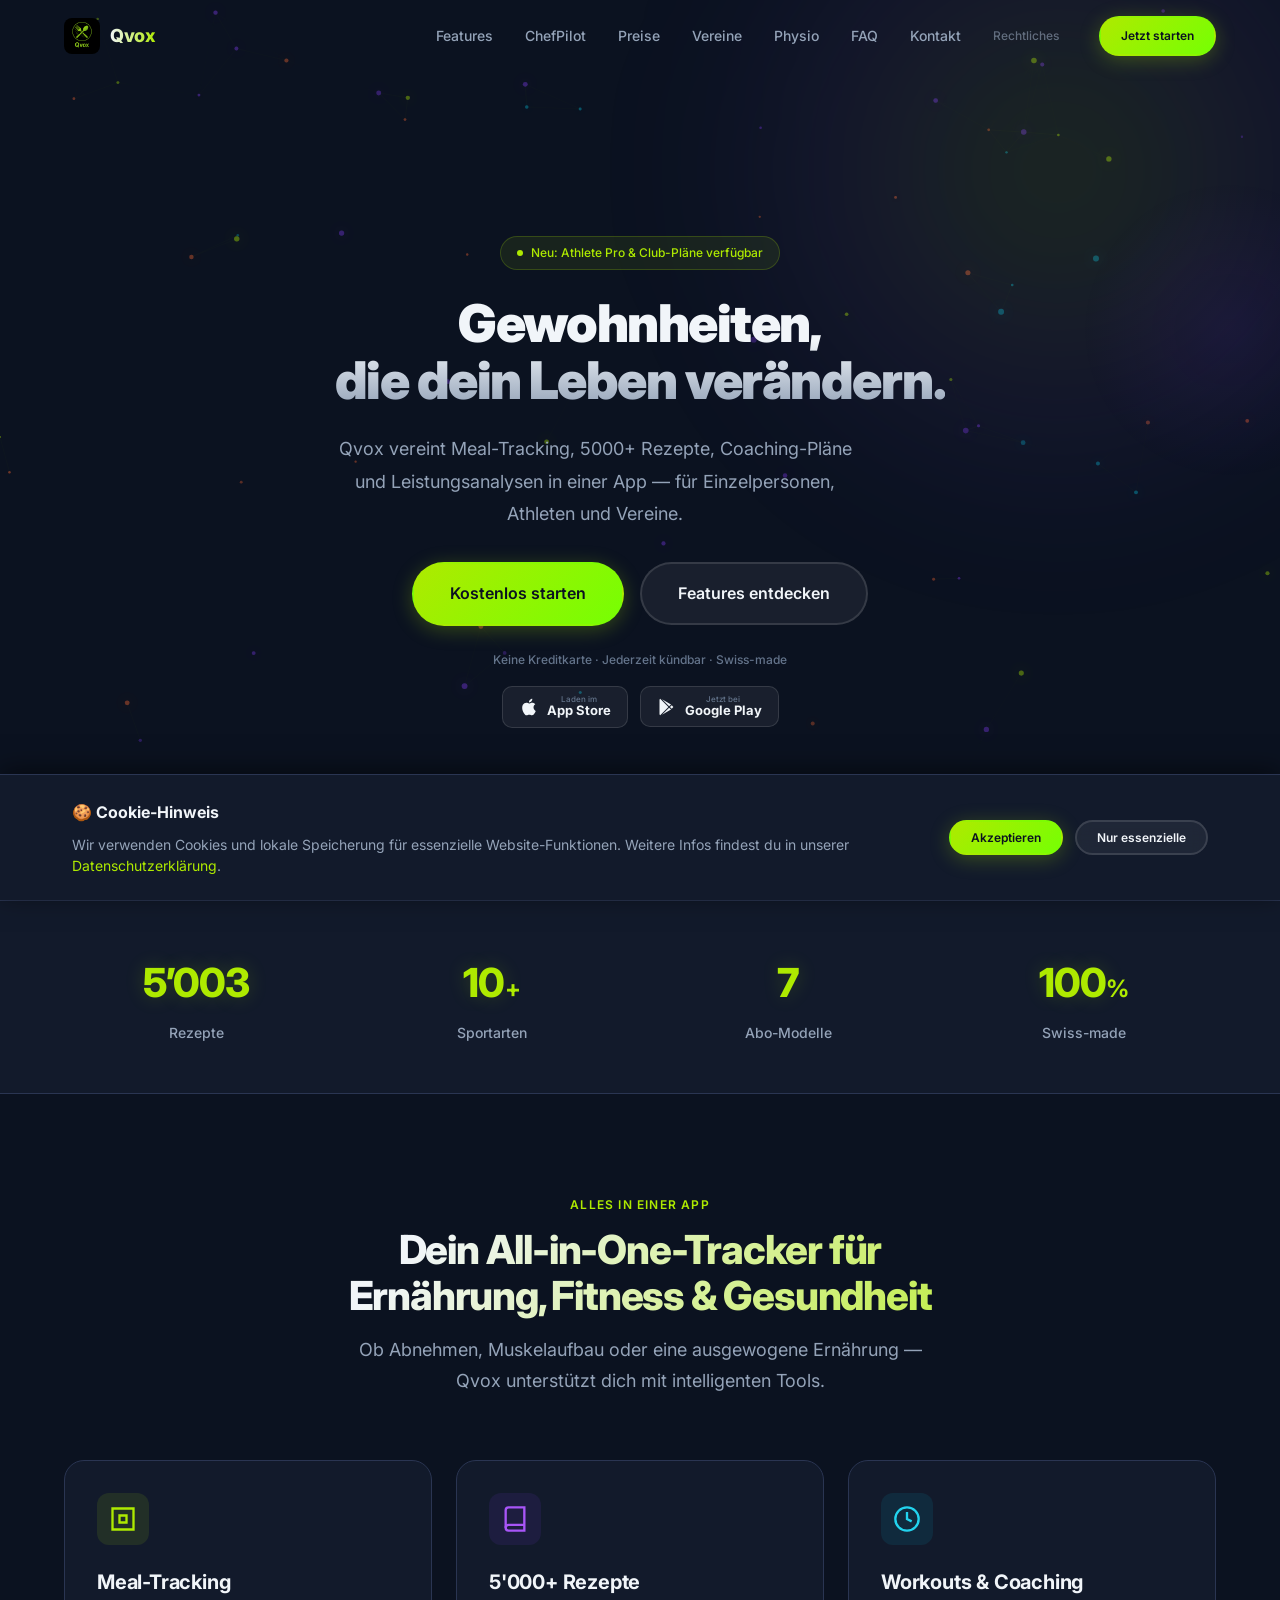
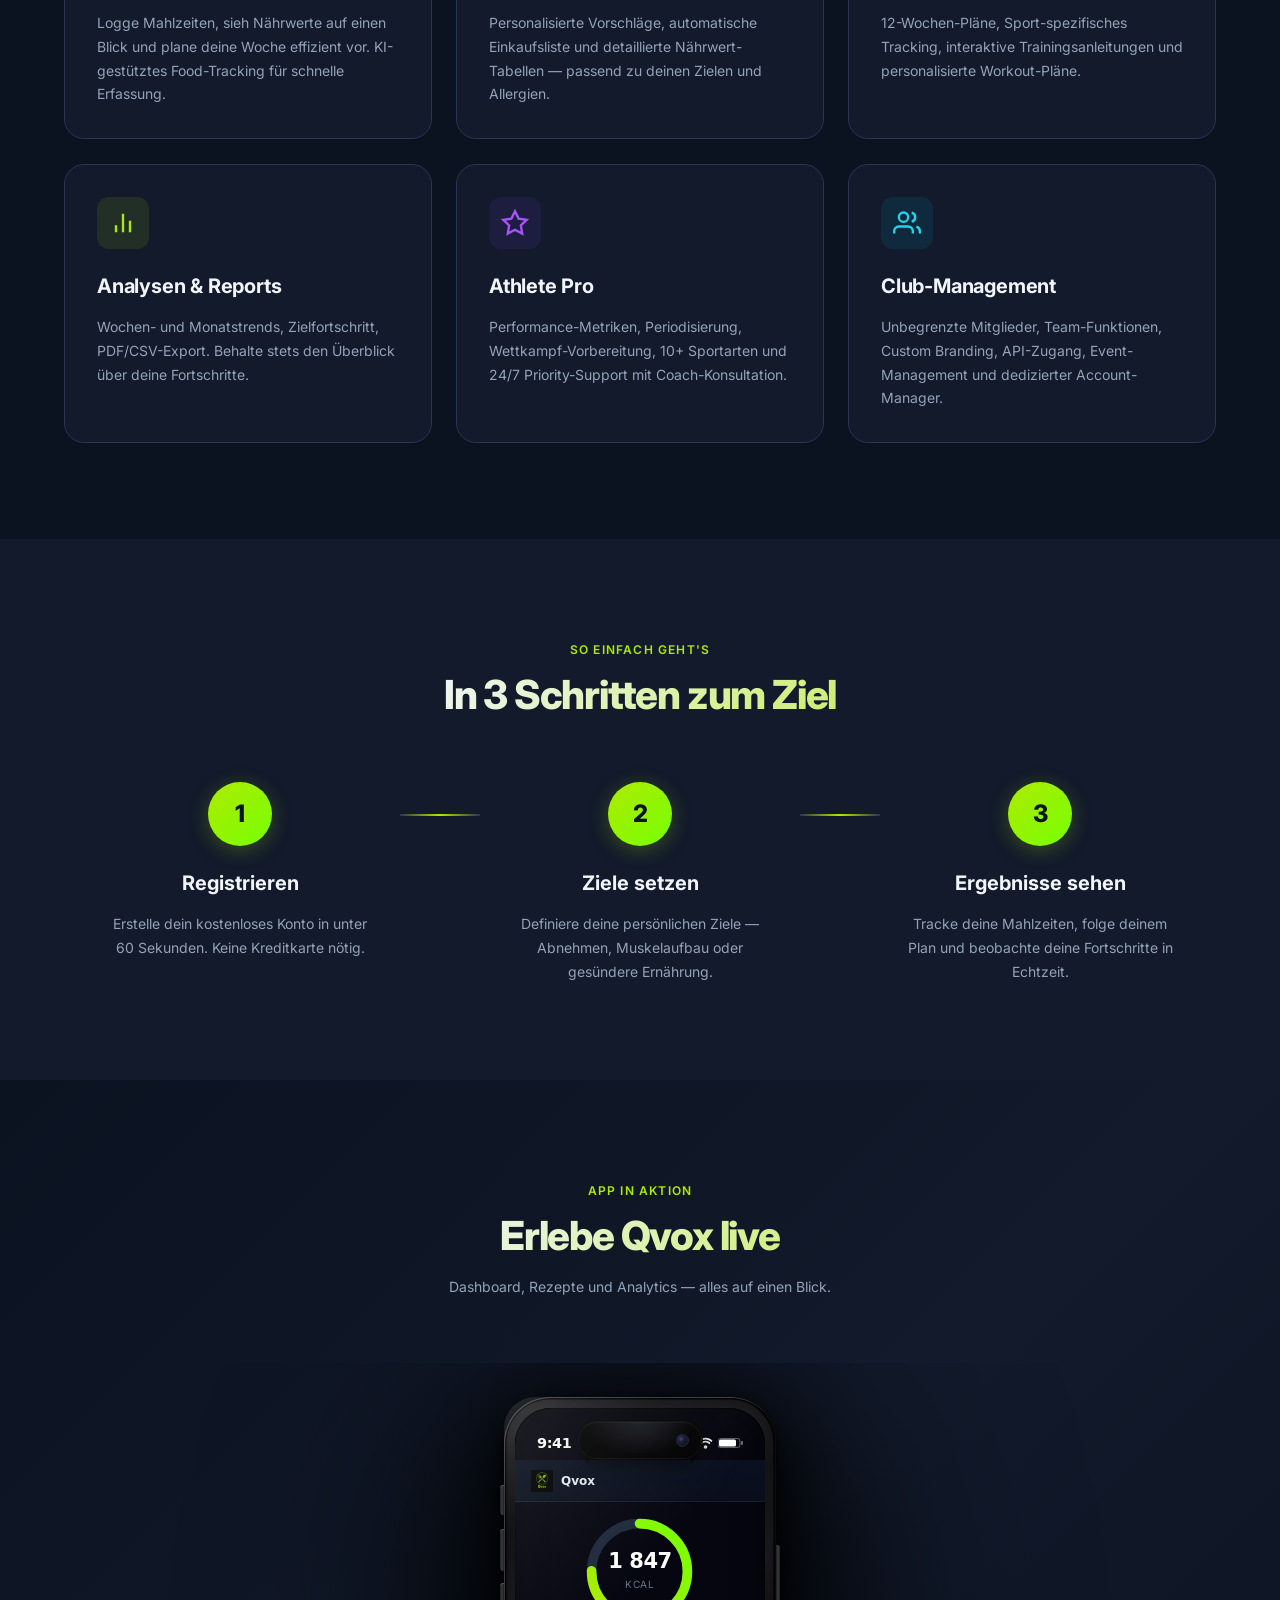
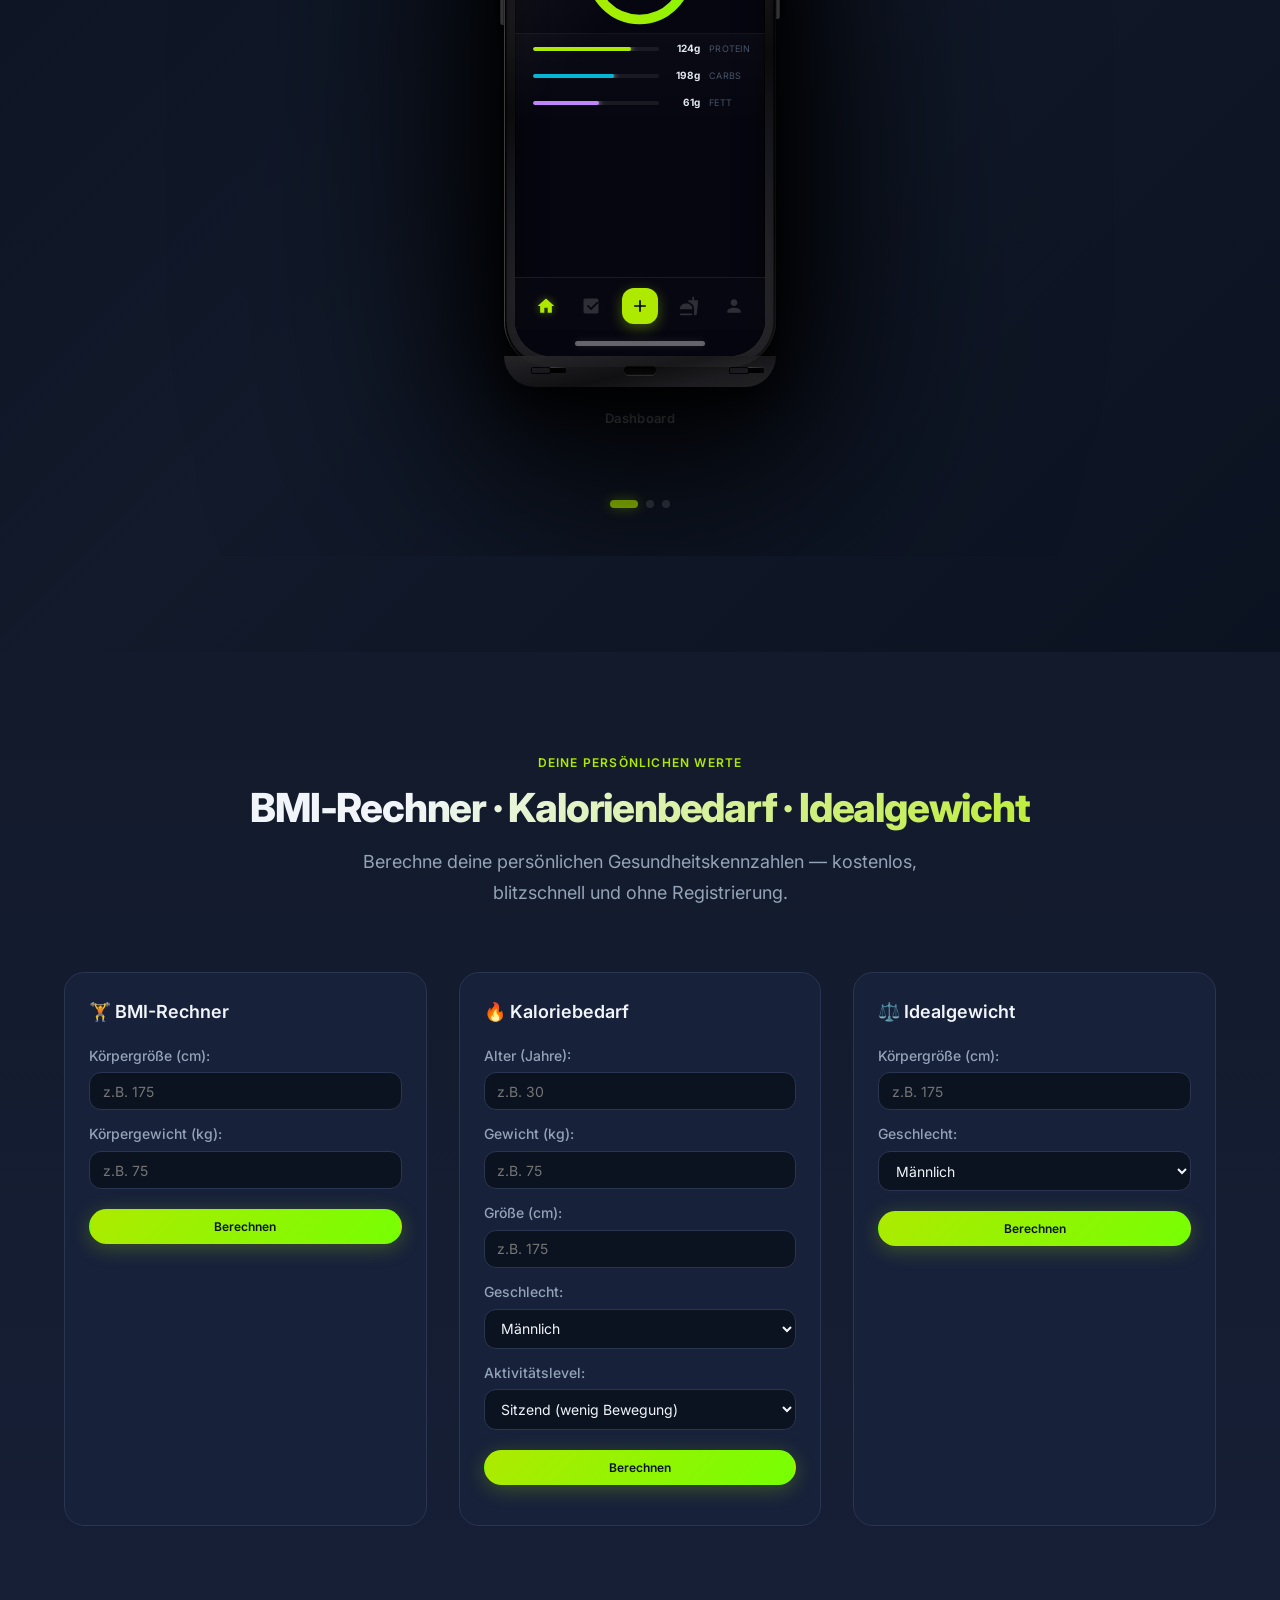
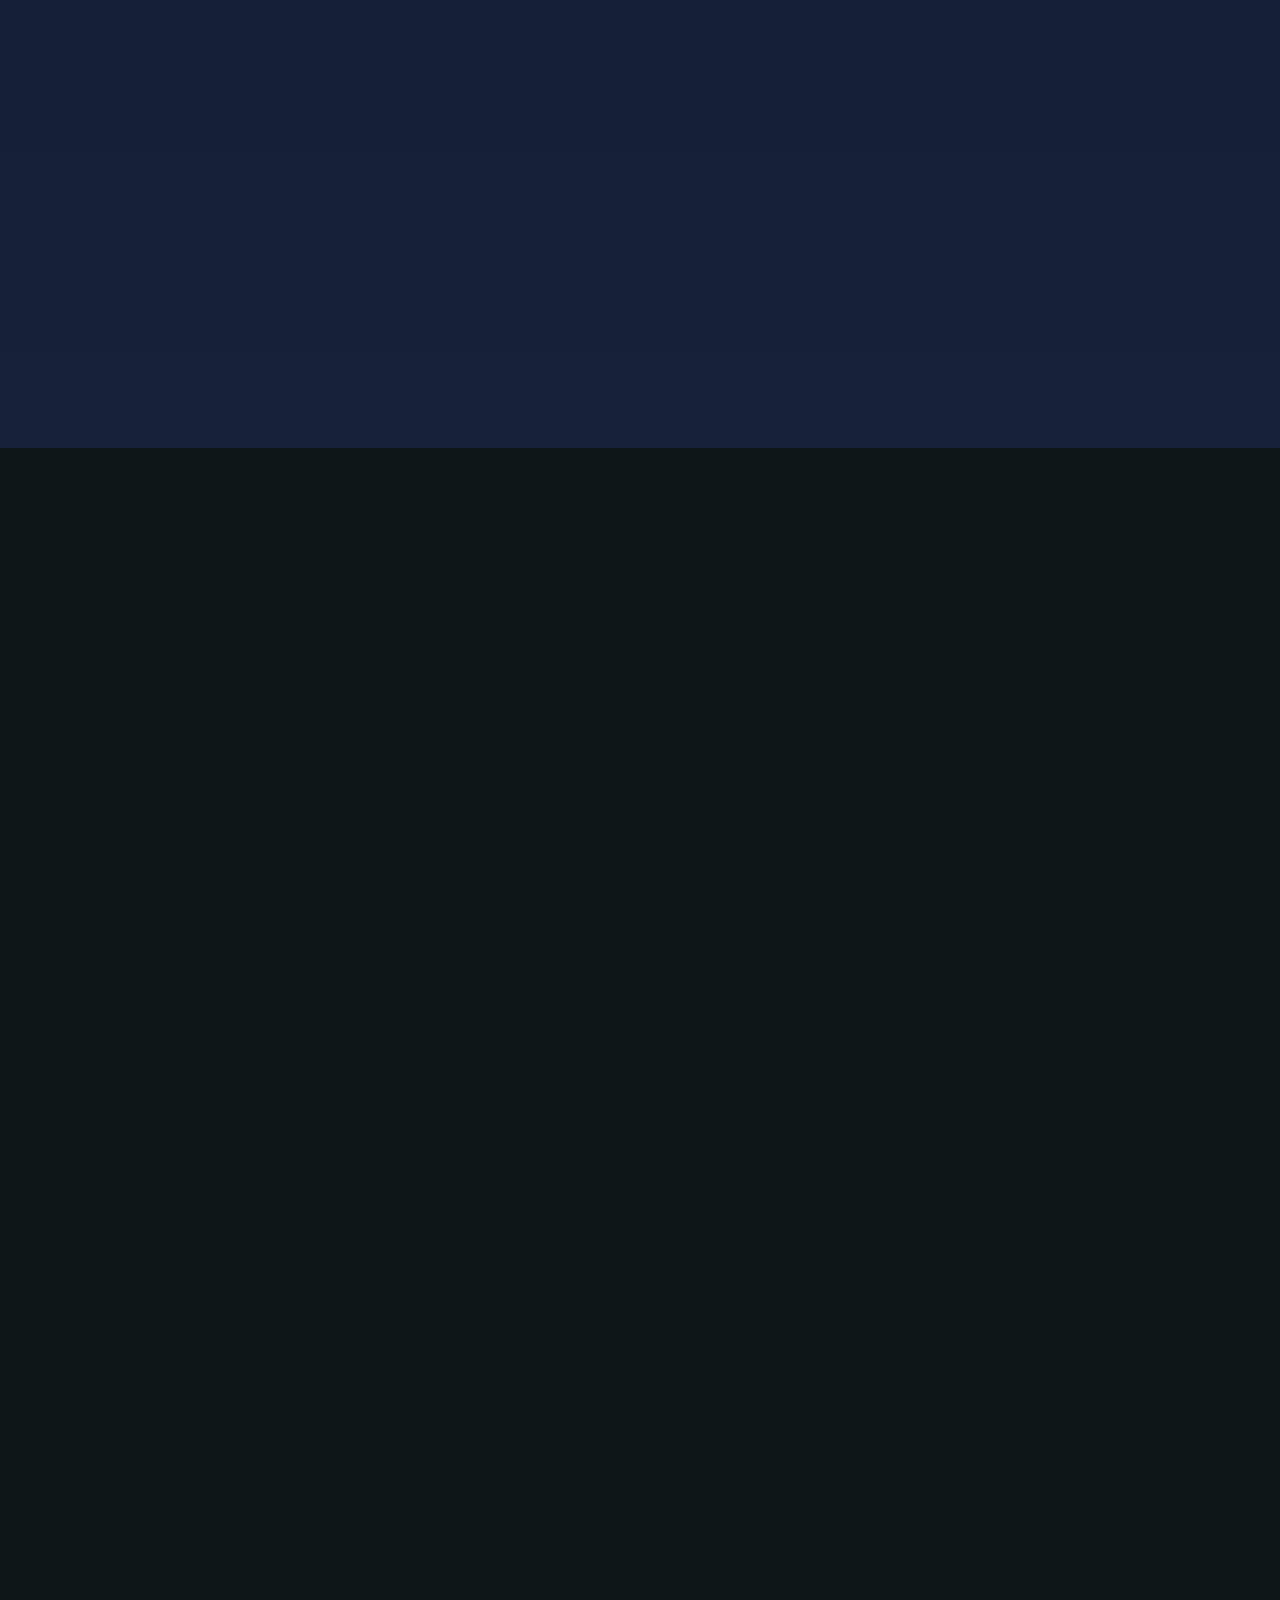
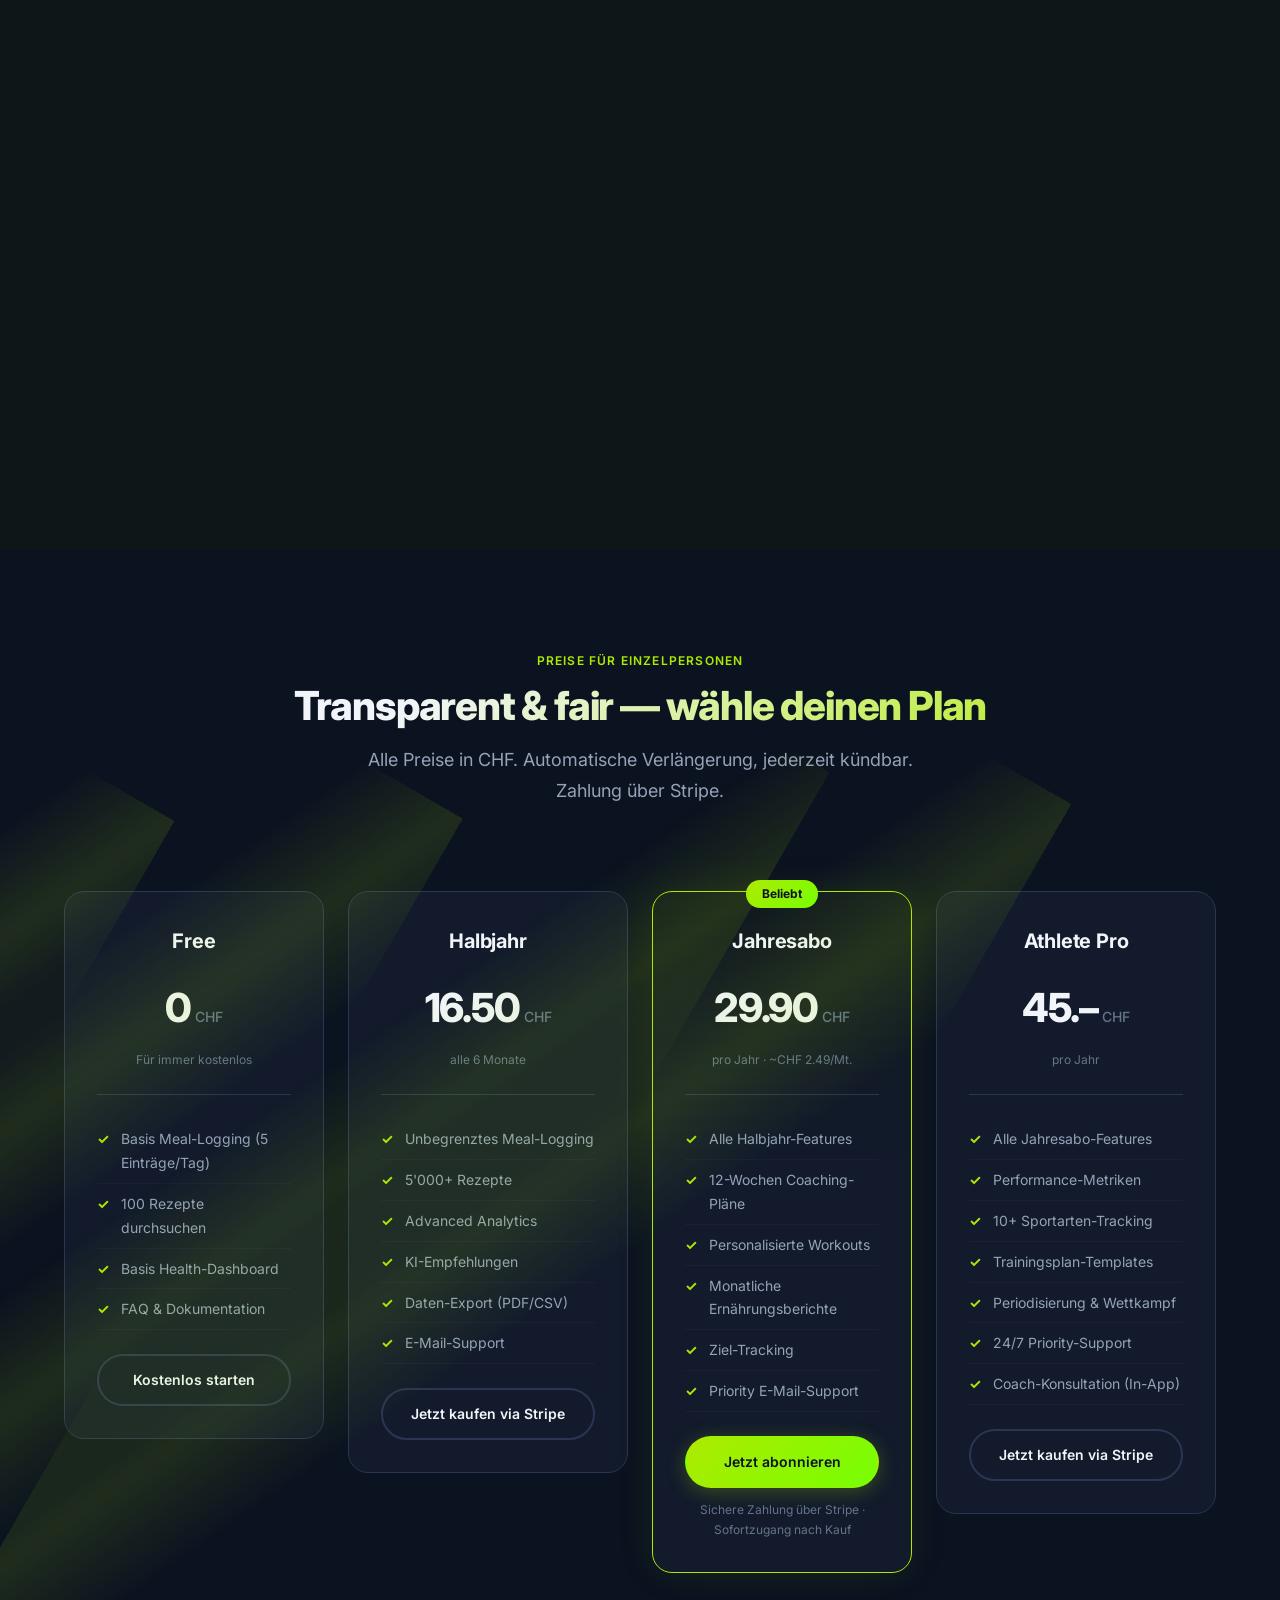
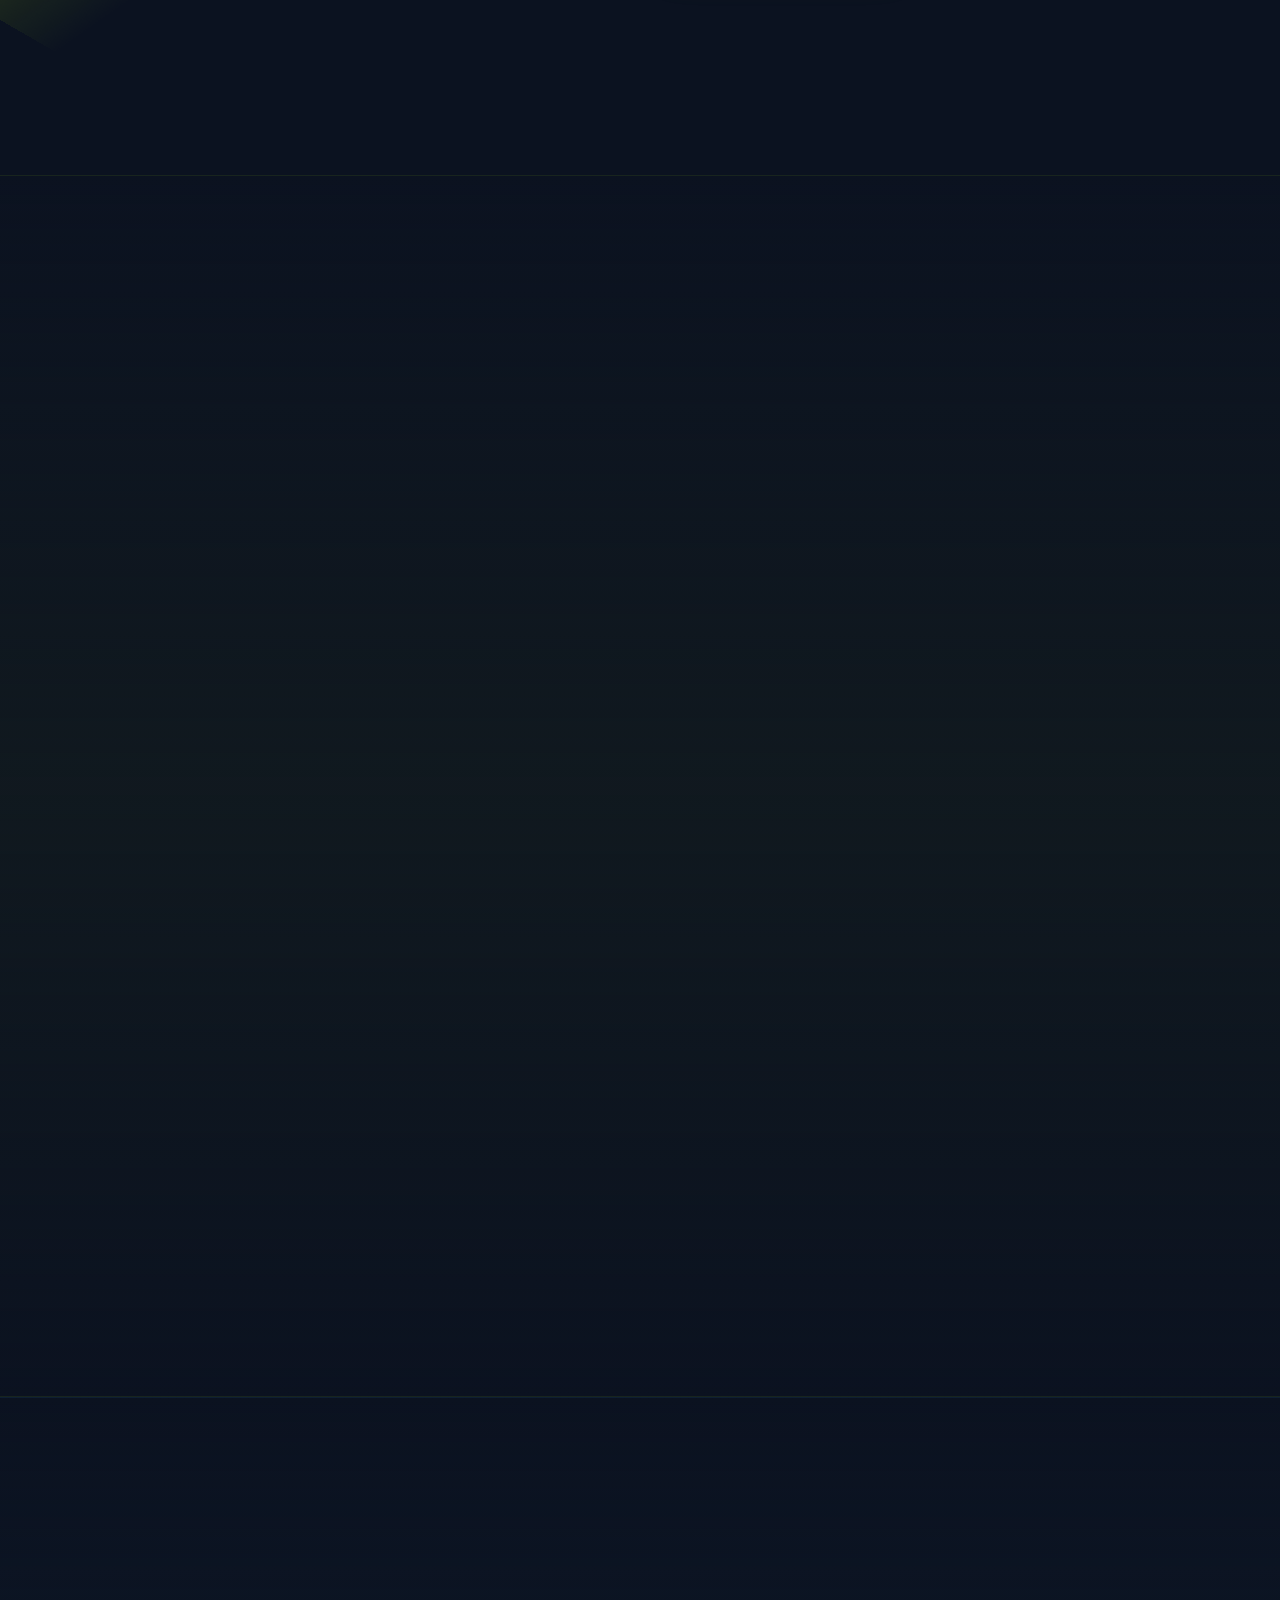
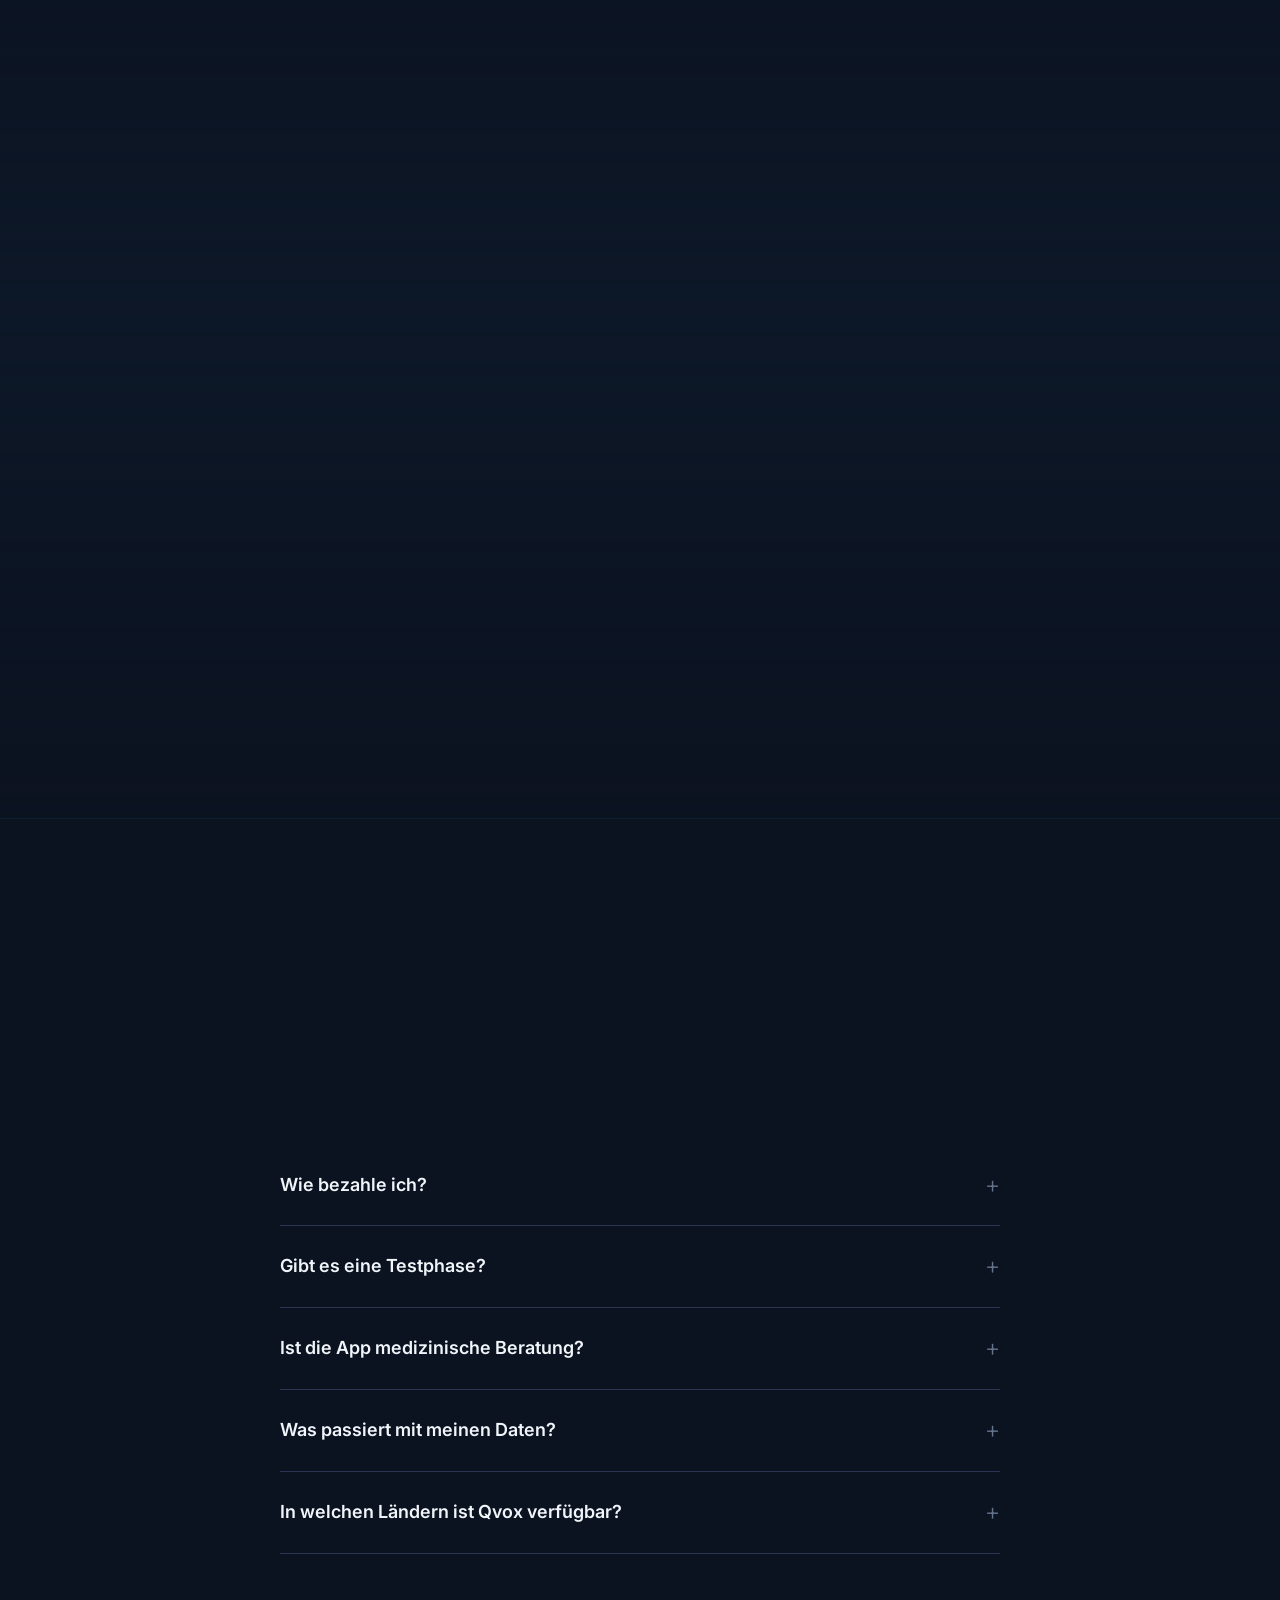
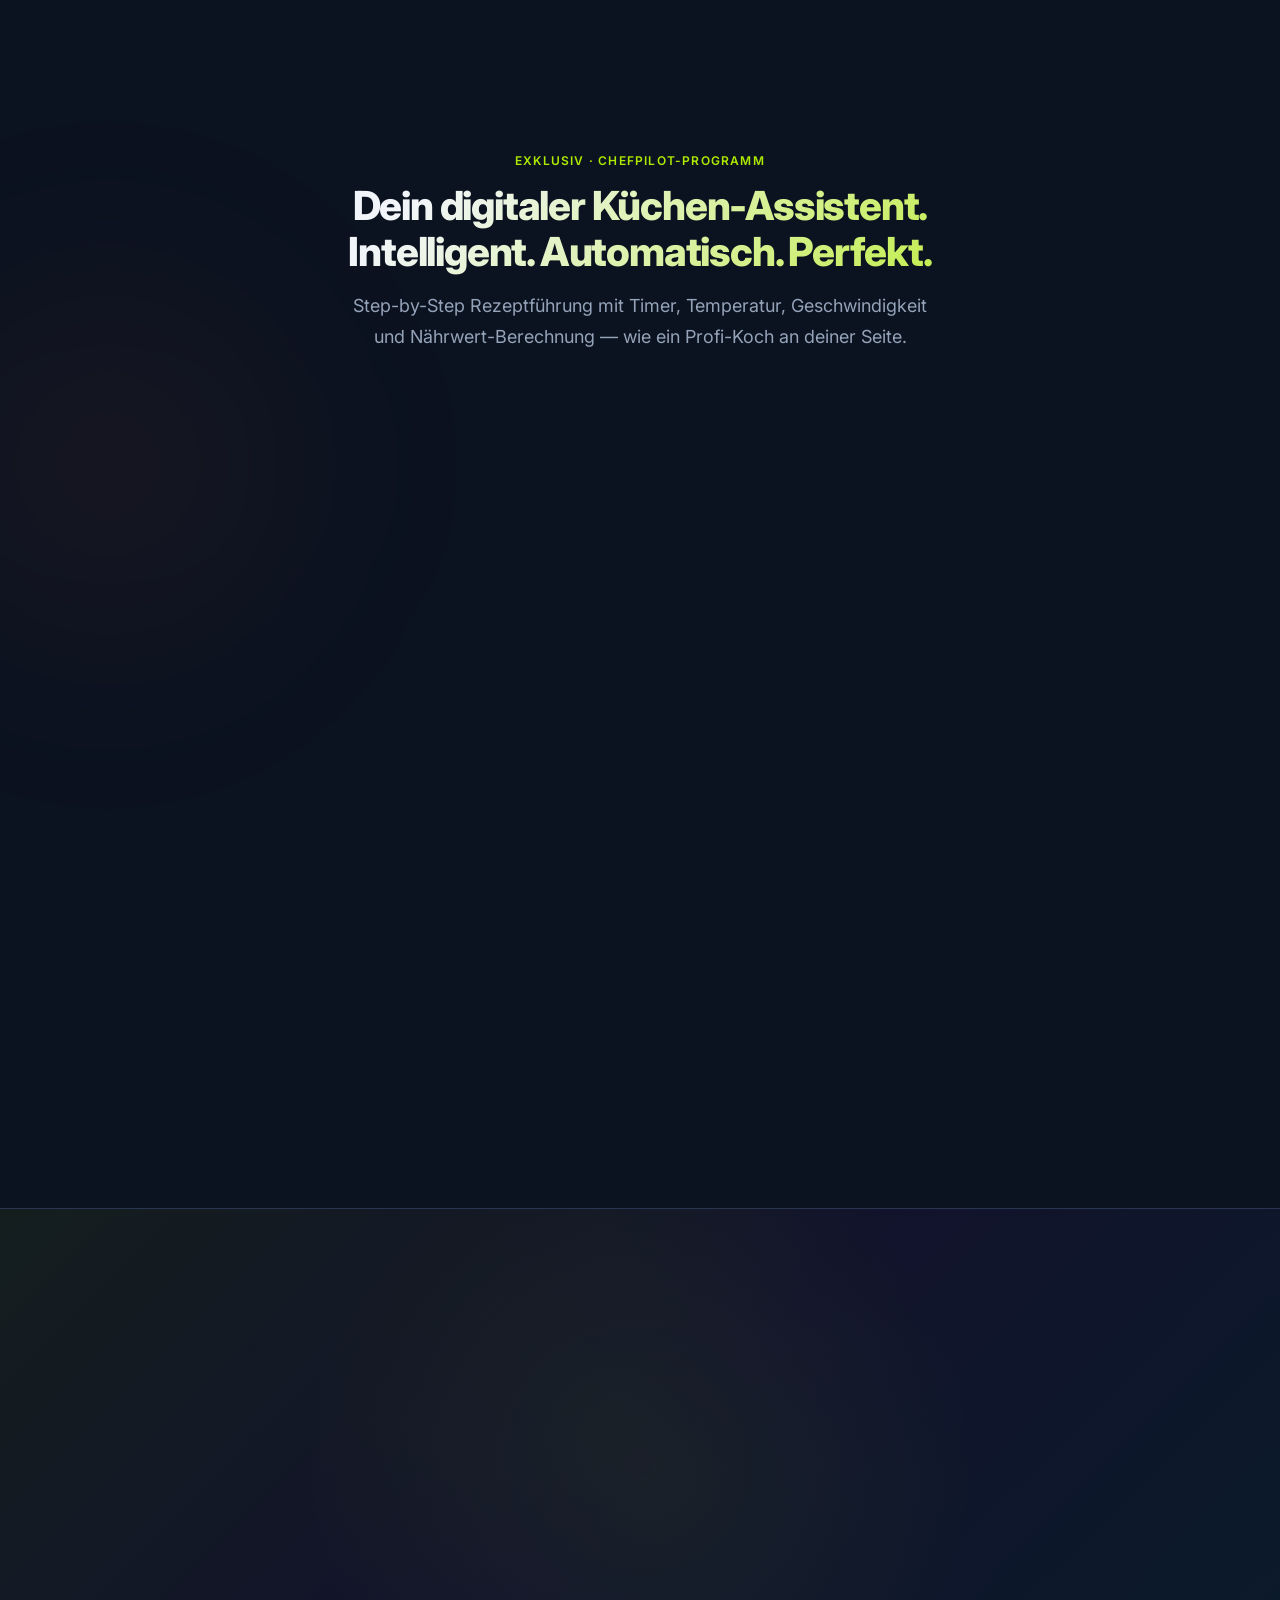
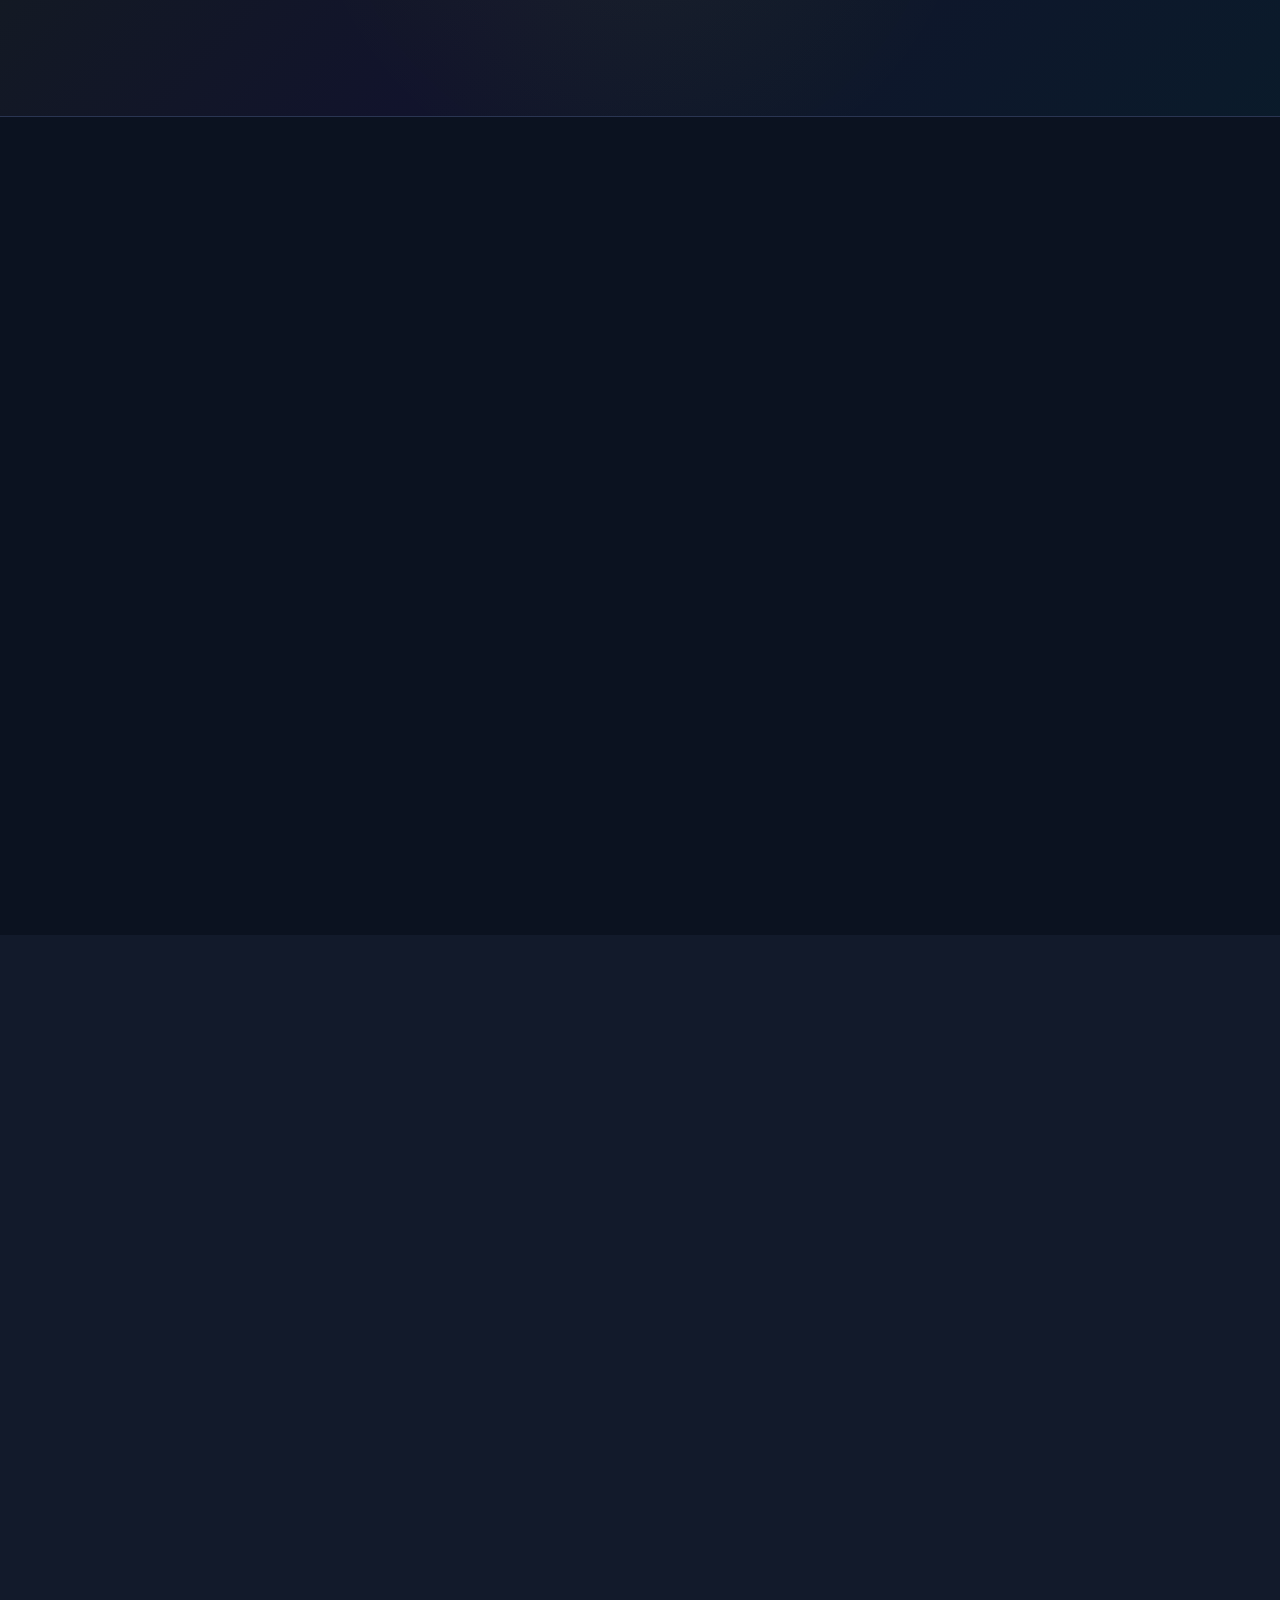
==== commit bce9c2fc: "Sync Qvox quick_site root 2026-04-21 14:15" ====
--- a/index.html
+++ b/index.html
@@ -1,4 +1,4 @@
-﻿<!doctype html>
+<!doctype html>
 <html lang="de">
 <head>
   <meta charset="utf-8" />
@@ -6,12 +6,12 @@
   <!-- iOS / Mobile Meta -->
   <meta name="apple-mobile-web-app-capable" content="yes" />
   <meta name="apple-mobile-web-app-status-bar-style" content="black-translucent" />
-  <meta name="apple-mobile-web-app-title" content="Nutrimove Fit" />
+  <meta name="apple-mobile-web-app-title" content="Qvox" />
   <meta name="format-detection" content="telephone=no" />
   <!-- theme-color entfernt (Firefox/Opera Warnung) -->
-  <title>Nutrimove Fit — Ernährung · Training · Tracking</title>
-  <meta name="description" content="Nutrimove Fit: Deine All-in-One App für Ernährung, Training und Gesundheit. 5000+ Rezepte, KI-Empfehlungen, Coaching-Pläne, BMI-Rechner, Kalorienbedarf. Jetzt kostenlos starten!" />
-  <link rel="apple-touch-icon" href="nutrimove_logo.png" />
+  <title>Qvox — Ernährung · Training · Tracking</title>
+  <meta name="description" content="Qvox: Deine All-in-One App für Ernährung, Training und Gesundheit. 5000+ Rezepte, KI-Empfehlungen, Coaching-Pläne, BMI-Rechner, Kalorienbedarf. Jetzt kostenlos starten!" />
+  <link rel="apple-touch-icon" href="qvox_logo.png" />
   <link rel="preconnect" href="https://fonts.googleapis.com" />
   <link rel="preconnect" href="https://fonts.gstatic.com" crossorigin />
   <link href="https://fonts.googleapis.com/css2?family=Inter:wght@400;500;600;700;800;900&display=swap" rel="stylesheet" />
@@ -25,8 +25,8 @@
 <header class="header" id="top">
   <div class="container header__inner">
     <a href="#top" class="header__logo">
-      <img src="nutrimove_logo.png" alt="Nutrimove Fit" class="header__logo-img" />
-      <span class="header__logo-text">Nutrimove <span class="accent">Fit</span></span>
+      <img src="qvox_logo.png" alt="Qvox" class="header__logo-img" />
+      <span class="header__logo-text">Qvox</span>
     </a>
     <nav class="header__nav" id="mainNav">
       <a href="#features">Features</a>
@@ -57,7 +57,7 @@
         Neu: Athlete Pro &amp; Club-Pläne verfügbar
       </span>
       <h1 class="hero__title">Gewohnheiten,<br>die dein Leben&nbsp;verändern.</h1>
-      <p class="hero__sub">Nutrimove Fit vereint Meal-Tracking, 5000+ Rezepte, Coaching-Pläne und Leistungsanalysen in einer App — für Einzelpersonen, Athleten und Vereine.</p>
+      <p class="hero__sub">Qvox vereint Meal-Tracking, 5000+ Rezepte, Coaching-Pläne und Leistungsanalysen in einer App — für Einzelpersonen, Athleten und Vereine.</p>
       <div class="hero__actions">
         <a href="#pricing" class="btn btn--primary btn--lg">Kostenlos starten</a>
         <a href="#features" class="btn btn--ghost btn--lg">Features entdecken</a>
@@ -106,7 +106,7 @@
     <div class="section__head reveal">
       <span class="section__eyebrow">Alles in einer App</span>
       <h2 class="section__title">Dein All-in-One-Tracker für<br>Ernährung, Fitness &amp; Gesundheit</h2>
-      <p class="section__sub">Ob Abnehmen, Muskelaufbau oder eine ausgewogene Ernährung — Nutrimove Fit unterstützt dich mit intelligenten Tools.</p>
+      <p class="section__sub">Ob Abnehmen, Muskelaufbau oder eine ausgewogene Ernährung — Qvox unterstützt dich mit intelligenten Tools.</p>
     </div>
     <div class="features__grid">
       <article class="feature-card reveal">
@@ -189,7 +189,7 @@
   <div class="container">
     <div class="section__head reveal">
       <span class="section__eyebrow">App in Aktion</span>
-      <h2 class="section__title">Erlebe Nutrimove Fit live</h2>
+      <h2 class="section__title">Erlebe Qvox live</h2>
       <p class="section__sub">Dashboard, Rezepte und Analytics — alles auf einen Blick.</p>
     </div>
 
@@ -216,8 +216,8 @@
                 </div>
                 <div class="iphone17__content">
                   <div class="i17-app-header">
-                    <img src="nutrimove_logo.png" alt="" class="i17-logo" />
-                    <span class="i17-app-name">Nutrimove <strong>Fit</strong></span>
+                    <img src="qvox_logo.png" alt="" class="i17-logo" />
+                    <span class="i17-app-name">Qvox</span>
                   </div>
                   <div class="i17-ring-wrap">
                     <svg viewBox="0 0 120 120" width="115" height="115">
@@ -748,7 +748,7 @@
     <div class="section__head reveal">
       <span class="section__eyebrow">Für Vereine &amp; Clubs</span>
       <h2 class="section__title">Die All-in-One Plattform für euren Verein</h2>
-      <p class="section__sub">Von der Mitgliederverwaltung bis zu Ernährungs- und Trainingsplänen — alles in einer App. Nutrimove Fit macht euren Club fit.</p>
+      <p class="section__sub">Von der Mitgliederverwaltung bis zu Ernährungs- und Trainingsplänen — alles in einer App. Qvox macht euren Club fit.</p>
     </div>
     <div class="clubs__grid reveal">
       <div class="clubs__feature">
@@ -784,7 +784,7 @@
           <svg width="28" height="28" viewBox="0 0 24 24" fill="none" stroke="currentColor" stroke-width="2"><circle cx="12" cy="12" r="10"/><line x1="2" y1="12" x2="22" y2="12"/><path d="M12 2a15.3 15.3 0 0 1 4 10 15.3 15.3 0 0 1-4 10 15.3 15.3 0 0 1-4-10 15.3 15.3 0 0 1 4-10z"/></svg>
         </div>
         <h4>API-Integration</h4>
-        <p>Verbindet Nutrimove Fit mit eurer bestehenden Vereinssoftware. Vollständiger API-Zugang ab Club Pro.</p>
+        <p>Verbindet Qvox mit eurer bestehenden Vereinssoftware. Vollständiger API-Zugang ab Club Pro.</p>
       </div>
       <div class="clubs__feature">
         <div class="clubs__icon">
@@ -885,9 +885,9 @@
       <details class="faq__item reveal"><summary>Kann ich jederzeit kündigen?</summary><p>Ja. Du kannst dein Abo jederzeit in den Kontoeinstellungen deaktivieren. Die Kündigung wird zum Ende der aktuellen Laufzeit wirksam.</p></details>
       <details class="faq__item reveal"><summary>Wie bezahle ich?</summary><p>Zahlungen laufen sicher über <strong>Stripe</strong>. Wir speichern keine Kreditkartendaten — alles wird direkt von Stripe verschlüsselt verarbeitet.</p></details>
       <details class="faq__item reveal"><summary>Gibt es eine Testphase?</summary><p>Der Free-Plan bleibt dauerhaft kostenlos. Für Premium-Features kannst du jederzeit upgraden — keine versteckten Kosten, kein Vertragszwang.</p></details>
-      <details class="faq__item reveal"><summary>Ist die App medizinische Beratung?</summary><p>Nein. Nutrimove Fit dient der allgemeinen Information und ersetzt keine ärztliche Beratung. Siehe unseren <a href="#impressum">Haftungshinweis</a>.</p></details>
+      <details class="faq__item reveal"><summary>Ist die App medizinische Beratung?</summary><p>Nein. Qvox dient der allgemeinen Information und ersetzt keine ärztliche Beratung. Siehe unseren <a href="#impressum">Haftungshinweis</a>.</p></details>
       <details class="faq__item reveal"><summary>Was passiert mit meinen Daten?</summary><p>Alle Details findest du in unserer <a href="#datenschutz">Datenschutzerklärung</a>. Kurzfassung: Kein Tracking, keine Drittanbieter-Cookies, Daten jederzeit exportierbar und löschbar.</p></details>
-      <details class="faq__item reveal"><summary>In welchen Ländern ist Nutrimove Fit verfügbar?</summary><p>Nutrimove Fit ist weltweit verfügbar. Der Dienst wird in der Schweiz betrieben und unterliegt Schweizer Datenschutzrecht.</p></details>
+      <details class="faq__item reveal"><summary>In welchen Ländern ist Qvox verfügbar?</summary><p>Qvox ist weltweit verfügbar. Der Dienst wird in der Schweiz betrieben und unterliegt Schweizer Datenschutzrecht.</p></details>
     </div>
   </div>
 </section>
@@ -992,7 +992,7 @@
 <section class="cta-banner">
   <div class="container cta-banner__inner reveal">
     <h2>Bereit für Ergebnisse?<br>Starte noch heute mit deinem Plan.</h2>
-    <p>Erstelle dein kostenloses Konto und entdecke, wie Nutrimove Fit dein Leben verändern kann.</p>
+    <p>Erstelle dein kostenloses Konto und entdecke, wie Qvox dein Leben verändern kann.</p>
     <div class="cta-banner__buttons">
       <a href="#pricing" class="btn btn--primary btn--lg">Jetzt kostenlos starten</a>
     </div>
@@ -1017,11 +1017,11 @@
       <h2 class="section__title">Wir sind für dich da</h2>
     </div>
     <div class="contact__grid">
-      <form id="contactForm" class="contact__form reveal" action="https://formsubmit.co/mbalde@kvz-schule.ch" method="POST">
-        <input type="hidden" name="_subject" value="Nutrimove Fit Kontakt" />
+      <form id="contactForm" class="contact__form reveal" action="https://formsubmit.co/info@qvox.ch" method="POST">
+        <input type="hidden" name="_subject" value="Qvox Kontakt" />
         <input type="hidden" name="_template" value="table" />
         <input type="hidden" name="_captcha" value="false" />
-        <input type="hidden" name="_next" value="https://nutrimove-fit.github.io/#contact" />
+        <input type="hidden" name="_next" value="https://qvox.ch/#contact" />
         <div class="form-group"><label for="name">Name</label><input id="name" name="name" type="text" placeholder="Dein Name" required /></div>
         <div class="form-group"><label for="email">E-Mail</label><input id="email" name="email" type="email" placeholder="deine@email.ch" required /></div>
         <div class="form-group"><label for="message">Nachricht</label><textarea id="message" name="message" rows="5" placeholder="Wie können wir dir helfen?"></textarea></div>
@@ -1030,12 +1030,12 @@
       </form>
       <div class="contact__info reveal">
         <div class="contact__info-card">
-          <h3>Nutrimove Fit</h3>
+          <h3>Qvox</h3>
           <p>Mamadou Balde<br>Limmatstrasse 310<br>8005 Zürich, Schweiz</p>
         </div>
         <div class="contact__info-card">
           <h4>E-Mail</h4>
-          <p><strong>E-Mail:</strong> <a href="mailto:mbalde@kvz-schule.ch">mbalde@kvz-schule.ch</a></p>
+          <p><strong>E-Mail:</strong> <a href="mailto:info@qvox.ch">info@qvox.ch</a></p>
         </div>
       </div>
     </div>
@@ -1060,8 +1060,8 @@
       <h2>Allgemeine Geschäftsbedingungen (AGB)</h2>
       <p class="legal__date">Gültig ab: 22. Februar 2026</p>
       <h3>1. Anbietende Partei und Geltungsbereich</h3>
-      <p><strong>Unternehmen:</strong> Nutrimove Fit · <strong>Inhaber:</strong> Mamadou Balde · <strong>Adresse:</strong> Limmatstrasse 310, 8005 Zürich, Schweiz · <strong>E-Mail:</strong> mbalde@kvz-schule.ch</p>
-      <p>Diese AGB gelten für sämtliche Nutzerinnen und Nutzer, die den Dienst Nutrimove Fit verwenden. Mit der Registrierung oder Nutzung des Dienstes erklären sich Kundinnen und Kunden mit diesen AGB einverstanden.</p>
+      <p><strong>Unternehmen:</strong> Qvox · <strong>Inhaber:</strong> Mamadou Balde · <strong>Adresse:</strong> Limmatstrasse 310, 8005 Zürich, Schweiz · <strong>E-Mail:</strong> info@qvox.ch</p>
+      <p>Diese AGB gelten für sämtliche Nutzerinnen und Nutzer, die den Dienst Qvox verwenden. Mit der Registrierung oder Nutzung des Dienstes erklären sich Kundinnen und Kunden mit diesen AGB einverstanden.</p>
       <h3>2. Leistungsbeschreibung</h3>
       <ul><li>Verwaltung von Benutzerkonten und Profildaten</li><li>Ernährungs- und Trainingsfunktionen (Planung, Protokollierung, Auswertungen)</li><li>Kommunikation zwischen Kundinnen/Kunden und Trainerinnen/Trainern</li><li>Upload-Funktionen (z.&nbsp;B. Technik- und Trainingsvideos)</li><li>Optional: KI-gestützte Assistenzfunktionen</li></ul>
       <p>Der Dienst stellt Informationen, Vorlagen und Werkzeuge bereit. <strong>Er ersetzt keine medizinische, therapeutische oder ernährungswissenschaftliche Beratung.</strong></p>
@@ -1092,7 +1092,7 @@
       <h2>Datenschutzerklärung</h2>
       <p class="legal__date">Letzte Aktualisierung: 22. Februar 2026</p>
       <h3>1. Verantwortliche Stelle</h3>
-      <p><strong>Nutrimove Fit</strong> · Mamadou Balde · Limmatstrasse 310, 8005 Zürich · mbalde@kvz-schule.ch</p>
+      <p><strong>Qvox</strong> · Mamadou Balde · Limmatstrasse 310, 8005 Zürich · info@qvox.ch</p>
       <h3>2. Welche Daten wir verarbeiten</h3>
       <ul><li><strong>Kontodaten:</strong> E-Mail, Passwort-Hash, Anzeigename</li><li><strong>Profildaten (optional):</strong> Körperdaten, Ziele, Allergien</li><li><strong>Nutzungsdaten:</strong> IP-Adresse, Zeitstempel, Request-IDs</li><li><strong>Uploads:</strong> Inhalte, Metadaten</li><li><strong>Zahlungsdaten:</strong> Transaktions-IDs via Stripe (keine vollständigen Kartennummern)</li><li><strong>Kommunikation:</strong> Support-Anfragen, Trainer-Nachrichten</li></ul>
       <h3>3. Zwecke der Verarbeitung</h3>
@@ -1108,7 +1108,7 @@
       <h3>8. Cookies</h3>
       <p>Nur essentielle Sitzungscookies für Login. <strong>Kein Analytics-Tracking, keine Drittanbieter-Cookies.</strong></p>
       <h3>9. Deine Rechte</h3>
-      <ul><li><strong>Auskunft</strong> (Art. 25 DSG / Art. 15 DSGVO) — mbalde@kvz-schule.ch</li><li><strong>Berichtigung</strong> — In-App oder per E-Mail</li><li><strong>Löschung</strong> — mbalde@kvz-schule.ch, Betreff «Löschantrag»</li><li><strong>Datenportabilität</strong> — In-App Export (PDF/CSV)</li><li><strong>Widerspruch</strong> — Marketing jederzeit abmeldbar</li><li><strong>Beschwerde</strong> — EDÖB (Schweiz), zuständige EU-Behörde</li></ul>
+      <ul><li><strong>Auskunft</strong> (Art. 25 DSG / Art. 15 DSGVO) — info@qvox.ch</li><li><strong>Berichtigung</strong> — In-App oder per E-Mail</li><li><strong>Löschung</strong> — info@qvox.ch, Betreff «Löschantrag»</li><li><strong>Datenportabilität</strong> — In-App Export (PDF/CSV)</li><li><strong>Widerspruch</strong> — Marketing jederzeit abmeldbar</li><li><strong>Beschwerde</strong> — EDÖB (Schweiz), zuständige EU-Behörde</li></ul>
       <h3>10. Datenübermittlung ins Ausland</h3>
       <p>Bei Hosting ausserhalb der Schweiz: Standardvertragsklauseln und EDÖB-konforme Garantien.</p>
       <h3>11. Änderungen</h3>
@@ -1120,14 +1120,14 @@
       <h2>Impressum</h2>
       <p class="legal__date">Stand: 22. Februar 2026</p>
       <h3>Angaben gemäss Art. 3 UWG / Art. 5 DSG</h3>
-      <p><strong>Nutrimove Fit</strong> — Einzelunternehmen (CH-OR)<br><strong>Inhaber:</strong> Mamadou Balde<br><strong>Adresse:</strong> Limmatstrasse 310, 8005 Zürich, Schweiz<br><strong>E-Mail:</strong> <a href="mailto:mbalde@kvz-schule.ch">mbalde@kvz-schule.ch</a></p>
+      <p><strong>Qvox</strong> — Einzelunternehmen (CH-OR)<br><strong>Inhaber:</strong> Mamadou Balde<br><strong>Adresse:</strong> Limmatstrasse 310, 8005 Zürich, Schweiz<br><strong>E-Mail:</strong> <a href="mailto:info@qvox.ch">info@qvox.ch</a></p>
       <h3>Handelsregister</h3>
       <p>Kanton Zürich · UID: CHE-[wird nachgetragen] · Aufsichtsbehörde: EDÖB</p>
       <h3>Haftungsausschluss</h3>
-      <p>Alle Inhalte werden <strong>ohne Gewähr</strong> bereitgestellt. Nutrimove Fit übernimmt keine Haftung für die Anwendung bereitgestellter Empfehlungen, Schäden oder technische Störungen. Der Dienst ersetzt <strong>keine medizinische Beratung</strong>. Jede Nutzerin und jeder Nutzer handelt auf eigenes Risiko.</p>
+      <p>Alle Inhalte werden <strong>ohne Gewähr</strong> bereitgestellt. Qvox übernimmt keine Haftung für die Anwendung bereitgestellter Empfehlungen, Schäden oder technische Störungen. Der Dienst ersetzt <strong>keine medizinische Beratung</strong>. Jede Nutzerin und jeder Nutzer handelt auf eigenes Risiko.</p>
       <p>Soweit gesetzlich zulässig, ist jede Haftung für direkte, indirekte, zufällige oder Folgeschäden ausgeschlossen.</p>
       <h3>Zahlungen &amp; Stripe</h3>
-      <p>Zahlungen werden über Stripe abgewickelt. Bei Fragen: <a href="mailto:mbalde@kvz-schule.ch">mbalde@kvz-schule.ch</a></p>
+      <p>Zahlungen werden über Stripe abgewickelt. Bei Fragen: <a href="mailto:info@qvox.ch">info@qvox.ch</a></p>
       <h3>Urheberrecht</h3>
       <p>Sämtliche Inhalte (Texte, Grafiken, Logos, Software) sind urheberrechtlich geschützt. Vervielfältigung nur mit schriftlicher Genehmigung.</p>
       <h3>Anwendbares Recht</h3>
@@ -1142,8 +1142,8 @@
   <div class="container footer__inner">
     <div class="footer__brand">
       <a href="#top" class="footer__logo">
-        <img src="nutrimove_logo.png" alt="Nutrimove Fit" class="footer__logo-img" />
-        <span>Nutrimove <span class="accent">Fit</span></span>
+        <img src="qvox_logo.png" alt="Qvox" class="footer__logo-img" />
+        <span>Qvox</span>
       </a>
       <p class="footer__tagline">Dein All-in-One Tracker für Ernährung, Fitness &amp; Gesundheit.</p>
     </div>
@@ -1171,14 +1171,14 @@
       </div>
       <div class="footer__col">
         <h4>Kontakt</h4>
-        <a href="mailto:mbalde@kvz-schule.ch">mbalde@kvz-schule.ch</a>
+        <a href="mailto:info@qvox.ch">info@qvox.ch</a>
         <a href="#contact">Kontaktformular</a>
       </div>
     </div>
   </div>
   <div class="footer__bottom">
     <div class="container">
-      <p>&copy; 2026 Nutrimove Fit · Mamadou Balde · Zürich, Schweiz</p>
+      <p>&copy; 2026 Qvox · Mamadou Balde · Zürich, Schweiz</p>
     </div>
   </div>
 </footer>
--- a/styles.css
+++ b/styles.css
@@ -0,0 +1,2573 @@
+﻿/* ═══════════════════════════════════════════════════
+  Qvox — Professional Landing Page Styles
+   Inspired by YAZIO.com clean modern aesthetic
+   ═══════════════════════════════════════════════════ */
+
+/* ── Reset & Custom Properties ── */
+*,*::before,*::after{box-sizing:border-box;margin:0;padding:0}
+
+:root{
+  /* Brand palette (from app_theme.dart) */
+  --bg:        #0B1220;
+  --surface:   #121A2B;
+  --surface2:  #17213A;
+  --outline:   #2A3552;
+  --lime:      #AEEA00;
+  --lime2:     #76FF03;
+  --violet:    #7C3AED;
+  --violet2:   #A855F7;
+  --cyan:      #06B6D4;
+  --cyan2:     #22D3EE;
+  --danger:    #EF4444;
+  --text:      #F1F5F9;
+  --text2:     #94A3B8;
+  --text3:     #64748B;
+
+  /* Typography */
+  --font: 'Inter', -apple-system, BlinkMacSystemFont, 'Segoe UI', sans-serif;
+  --fs-xs:   .75rem;
+  --fs-sm:   .875rem;
+  --fs-base: 1rem;
+  --fs-lg:   1.125rem;
+  --fs-xl:   1.25rem;
+  --fs-2xl:  1.5rem;
+  --fs-3xl:  2rem;
+  --fs-4xl:  2.5rem;
+  --fs-5xl:  3.25rem;
+  --fs-6xl:  4rem;
+
+  /* Spacing */
+  --container: 1200px;
+  --gap: 1.5rem;
+  --section-y: 6rem;
+
+  /* Misc */
+  --radius:   12px;
+  --radius-lg: 20px;
+  --radius-xl: 28px;
+  --shadow:   0 4px 24px rgba(0,0,0,.3);
+  --shadow-lg: 0 8px 48px rgba(0,0,0,.4);
+  --transition: .3s cubic-bezier(.4,0,.2,1);
+}
+
+html{
+  scroll-behavior:smooth;
+  -webkit-font-smoothing:antialiased;
+  -moz-osx-font-smoothing:grayscale;
+}
+
+body{
+  font-family:var(--font);
+  font-size:var(--fs-base);
+  line-height:1.7;
+  color:var(--text);
+  background:var(--bg);
+  overflow-x:hidden;
+}
+
+img{max-width:100%;height:auto;display:block}
+a{color:var(--lime);text-decoration:none;transition:color var(--transition)}
+a:hover{color:var(--lime2)}
+
+.container{
+  max-width:var(--container);
+  margin:0 auto;
+  padding:0 1.5rem;
+}
+
+/* ── Scroll Reveal ── */
+.reveal{
+  opacity:0;
+  transform:translateY(30px);
+  transition:opacity .7s cubic-bezier(.4,0,.2,1), transform .7s cubic-bezier(.4,0,.2,1);
+}
+.reveal.visible{
+  opacity:1;
+  transform:translateY(0);
+}
+.reveal--delay{transition-delay:.2s}
+
+/* ── BUTTONS ── */
+.btn{
+  display:inline-flex;
+  align-items:center;
+  justify-content:center;
+  gap:.5rem;
+  font-family:var(--font);
+  font-weight:600;
+  font-size:var(--fs-sm);
+  border:2px solid transparent;
+  border-radius:50px;
+  padding:.75rem 1.75rem;
+  cursor:pointer;
+  transition:all var(--transition);
+  text-decoration:none;
+  white-space:nowrap;
+}
+.btn--primary{
+  background:linear-gradient(135deg,var(--lime),var(--lime2));
+  color:var(--bg);
+  border-color:transparent;
+  box-shadow:0 4px 20px rgba(174,234,0,.25);
+}
+.btn--primary:hover{
+  transform:translateY(-2px);
+  box-shadow:0 8px 32px rgba(174,234,0,.4);
+  color:var(--bg);
+}
+.btn--outline{
+  background:transparent;
+  color:var(--text);
+  border-color:var(--outline);
+}
+.btn--outline:hover{
+  border-color:var(--lime);
+  color:var(--lime);
+  transform:translateY(-2px);
+}
+.btn--ghost{
+  background:rgba(255,255,255,.06);
+  color:var(--text);
+  border-color:rgba(255,255,255,.12);
+  backdrop-filter:blur(8px);
+}
+.btn--ghost:hover{
+  background:rgba(255,255,255,.12);
+  border-color:rgba(255,255,255,.2);
+  transform:translateY(-2px);
+  color:var(--text);
+}
+.btn--lg{padding:1rem 2.25rem;font-size:var(--fs-base)}
+.btn--sm{padding:.5rem 1.25rem;font-size:var(--fs-xs)}
+.btn--block{width:100%;text-align:center}
+
+/* ── HEADER ── */
+.header{
+  position:fixed;
+  top:0;left:0;right:0;
+  z-index:1000;
+  padding:1rem 0;
+  transition:all var(--transition);
+}
+.header.scrolled{
+  background:rgba(11,18,32,.92);
+  backdrop-filter:blur(20px) saturate(1.8);
+  border-bottom:1px solid rgba(255,255,255,.06);
+  padding:.75rem 0;
+}
+.header__inner{
+  display:flex;
+  align-items:center;
+  justify-content:space-between;
+  gap:2rem;
+}
+.header__logo{
+  display:flex;
+  align-items:center;
+  gap:.625rem;
+  text-decoration:none;
+  flex-shrink:0;
+}
+.header__logo-img{
+  width:36px;
+  height:36px;
+  border-radius:8px;
+}
+.header__logo-text{
+  font-weight:800;
+  font-size:var(--fs-lg);
+  color:var(--text);
+  letter-spacing:-.02em;
+}
+.accent{
+  background:linear-gradient(135deg,var(--lime),var(--lime2));
+  -webkit-background-clip:text;
+  -webkit-text-fill-color:transparent;
+  background-clip:text;
+}
+.header__nav{
+  display:flex;
+  align-items:center;
+  gap:2rem;
+  margin-left:auto;
+}
+.header__nav a{
+  color:var(--text2);
+  font-size:var(--fs-sm);
+  font-weight:500;
+  transition:color var(--transition);
+  text-decoration:none;
+}
+.header__nav a:hover{color:var(--text)}
+.nav-legal{opacity:.6;font-size:var(--fs-xs) !important}
+.header__cta{margin-left:.5rem}
+
+.header__burger{
+  display:none;
+  flex-direction:column;
+  gap:5px;
+  background:none;
+  border:none;
+  cursor:pointer;
+  padding:4px;
+  margin-left:auto;
+  -webkit-tap-highlight-color:transparent;
+}
+.header__burger span{
+  display:block;
+  width:22px;height:2px;
+  background:var(--text);
+  border-radius:2px;
+  transition:transform .35s cubic-bezier(.4,.01,.165,.99),
+             opacity  .25s cubic-bezier(.4,.01,.165,.99);
+  will-change:transform,opacity;
+  transform-origin:center center;
+}
+
+/* ── HERO ── */
+.hero{
+  position:relative;
+  min-height:100vh;
+  display:flex;
+  align-items:center;
+  padding:8rem 0 4rem;
+  overflow:hidden;
+}
+.hero__bg-glow{
+  position:absolute;
+  top:-20%;right:-10%;
+  width:700px;height:700px;
+  border-radius:50%;
+  background:radial-gradient(circle,rgba(174,234,0,.12) 0%,rgba(124,58,237,.08) 50%,transparent 70%);
+  filter:blur(80px);
+  pointer-events:none;
+  animation:glowPulse 8s ease-in-out infinite;
+}
+@keyframes glowPulse{
+  0%,100%{transform:scale(1);opacity:.8}
+  50%{transform:scale(1.15);opacity:1}
+}
+.hero__inner{
+  display:grid;
+  grid-template-columns:1fr 1fr;
+  gap:4rem;
+  align-items:center;
+}
+.hero__badge{
+  display:inline-flex;
+  align-items:center;
+  gap:.5rem;
+  background:rgba(174,234,0,.08);
+  border:1px solid rgba(174,234,0,.2);
+  padding:.375rem 1rem;
+  border-radius:50px;
+  font-size:var(--fs-xs);
+  font-weight:500;
+  color:var(--lime);
+  margin-bottom:1.5rem;
+}
+.hero__badge-dot{
+  width:6px;height:6px;
+  background:var(--lime);
+  border-radius:50%;
+  animation:dotPulse 2s ease-in-out infinite;
+}
+@keyframes dotPulse{
+  0%,100%{opacity:1}
+  50%{opacity:.3}
+}
+.hero__title{
+  font-size:var(--fs-5xl);
+  font-weight:900;
+  line-height:1.1;
+  letter-spacing:-.03em;
+  margin-bottom:1.5rem;
+  background:linear-gradient(180deg,var(--text) 40%,var(--text2) 100%);
+  -webkit-background-clip:text;
+  -webkit-text-fill-color:transparent;
+  background-clip:text;
+}
+.hero__sub{
+  font-size:var(--fs-lg);
+  color:var(--text2);
+  max-width:520px;
+  margin-bottom:2rem;
+  line-height:1.8;
+}
+.hero__actions{
+  display:flex;
+  gap:1rem;
+  flex-wrap:wrap;
+  margin-bottom:1.5rem;
+}
+.hero__trust{
+  font-size:var(--fs-xs);
+  color:var(--text3);
+  font-weight:500;
+}
+
+/* Phone Mockup */
+.hero__phone{
+  width:300px;
+  margin:0 auto;
+  background:linear-gradient(145deg,#1a2236,#0f1729);
+  border-radius:32px;
+  padding:10px;
+  border:1px solid rgba(255,255,255,.08);
+  box-shadow:
+    0 24px 80px rgba(0,0,0,.5),
+    0 0 0 1px rgba(255,255,255,.04),
+    0 0 100px rgba(174,234,0,.04),
+    inset 0 1px 0 rgba(255,255,255,.06);
+  animation:phoneFloat 6s ease-in-out infinite;
+  position:relative;
+}
+.hero__phone::before{
+  content:'';
+  position:absolute;
+  top:10px;left:50%;transform:translateX(-50%);
+  width:80px;height:22px;
+  background:#0B1220;
+  border-radius:0 0 14px 14px;
+  z-index:5;
+}
+@keyframes phoneFloat{
+  0%,100%{transform:translateY(0)}
+  50%{transform:translateY(-14px)}
+}
+.hero__phone-screen{
+  background:var(--bg);
+  border-radius:24px;
+  padding:1.25rem 1rem .75rem;
+  min-height:560px;
+  display:flex;
+  flex-direction:column;
+  gap:.75rem;
+  overflow:hidden;
+  position:relative;
+}
+
+/* Status Bar */
+.phone-statusbar{
+  display:flex;
+  justify-content:space-between;
+  align-items:center;
+  font-size:10px;
+  color:var(--text2);
+  font-weight:600;
+  padding:0 .25rem;
+  margin-bottom:.25rem;
+}
+.phone-statusbar__icons{display:flex;gap:.5rem;align-items:center;font-size:9px}
+.phone-signal{letter-spacing:-2px;font-size:7px}
+.phone-wifi{font-size:8px}
+.phone-battery{font-weight:700}
+
+/* App Header */
+.phone-app-header{
+  display:flex;
+  align-items:center;
+  gap:.5rem;
+  padding:0 .125rem;
+}
+.hero__phone-logo{
+  width:28px;height:28px;
+  border-radius:8px;
+  box-shadow:0 2px 8px rgba(0,0,0,.3);
+}
+.phone-app-title{
+  font-size:12px;
+  color:var(--text2);
+  font-weight:500;
+}
+.phone-app-title strong{color:var(--lime);font-weight:700}
+
+/* Calorie Ring */
+.phone-ring-section{
+  position:relative;
+  display:flex;
+  align-items:center;
+  justify-content:center;
+  padding:.5rem 0 .25rem;
+}
+.phone-ring{filter:drop-shadow(0 0 12px rgba(174,234,0,.25))}
+.phone-ring__progress{
+  animation:ringDraw 2s ease-out forwards;
+  stroke-dashoffset:327;
+}
+@keyframes ringDraw{to{stroke-dashoffset:92}}
+.phone-ring-text{
+  position:absolute;
+  display:flex;flex-direction:column;align-items:center;
+}
+.phone-ring-val{
+  font-size:22px;font-weight:800;color:var(--lime);
+  letter-spacing:-.02em;
+  line-height:1;
+}
+.phone-ring-lbl{
+  font-size:9px;color:var(--text3);
+  text-transform:uppercase;
+  letter-spacing:.08em;
+  font-weight:600;
+}
+
+/* Macro Row */
+.phone-macro-row{
+  display:flex;
+  gap:.375rem;
+}
+.phone-macro{
+  flex:1;
+  background:var(--surface2);
+  border-radius:10px;
+  padding:.5rem .375rem;
+  text-align:center;
+}
+.phone-macro-bar{
+  height:3px;
+  background:rgba(255,255,255,.06);
+  border-radius:2px;
+  overflow:hidden;
+  margin-bottom:.375rem;
+}
+.phone-macro-bar__fill{
+  height:100%;
+  border-radius:2px;
+  animation:barGrow 1.8s ease-out forwards;
+  transform-origin:left;
+}
+.phone-macro-bar__fill[data-color="lime"]{background:linear-gradient(90deg,var(--lime),var(--lime2))}
+.phone-macro-bar__fill[data-color="cyan"]{background:linear-gradient(90deg,var(--cyan),var(--cyan2))}
+.phone-macro-bar__fill[data-color="violet"]{background:linear-gradient(90deg,var(--violet),var(--violet2))}
+@keyframes barGrow{
+  from{transform:scaleX(0)}
+  to{transform:scaleX(1)}
+}
+.phone-macro__val{
+  display:block;
+  font-weight:700;
+  font-size:11px;
+  color:var(--text);
+  line-height:1;
+}
+.phone-macro__lbl{
+  font-size:8px;
+  color:var(--text3);
+  text-transform:uppercase;
+  letter-spacing:.04em;
+}
+
+/* ═══ WATER TRACKER ═══ */
+.phone-water{
+  background:linear-gradient(145deg,rgba(56,189,248,.06),rgba(14,165,233,.03));
+  border:1px solid rgba(56,189,248,.12);
+  border-radius:14px;
+  padding:.75rem;
+  position:relative;
+  overflow:hidden;
+}
+.phone-water::after{
+  content:'';
+  position:absolute;
+  bottom:-20px;left:0;right:0;
+  height:40px;
+  background:linear-gradient(0deg,rgba(56,189,248,.06),transparent);
+  pointer-events:none;
+}
+.phone-water__header{
+  display:flex;
+  align-items:center;
+  gap:.375rem;
+  margin-bottom:.5rem;
+}
+.phone-water__icon{font-size:14px}
+.phone-water__title{
+  font-size:11px;
+  font-weight:700;
+  color:var(--text);
+  flex:1;
+}
+.phone-water__goal{
+  font-size:9px;
+  color:rgba(56,189,248,.8);
+  font-weight:600;
+  background:rgba(56,189,248,.08);
+  padding:2px 6px;
+  border-radius:20px;
+}
+.phone-water__amount{
+  display:flex;
+  align-items:baseline;
+  gap:.25rem;
+  margin-bottom:.625rem;
+}
+.phone-water__current{
+  font-size:26px;
+  font-weight:800;
+  color:#38BDF8;
+  letter-spacing:-.02em;
+  line-height:1;
+  text-shadow:0 0 20px rgba(56,189,248,.3);
+}
+.phone-water__unit{
+  font-size:10px;
+  color:rgba(56,189,248,.6);
+  font-weight:600;
+  text-transform:uppercase;
+  letter-spacing:.04em;
+}
+
+/* Water Glasses */
+.phone-water__glasses{
+  display:flex;
+  gap:3px;
+  flex-wrap:wrap;
+  margin-bottom:.5rem;
+}
+.water-glass{
+  width:24px;height:28px;
+  cursor:pointer;
+  transition:all .25s ease;
+  position:relative;
+}
+.water-glass svg{width:100%;height:100%}
+.water-glass.filled{
+  animation:glassAppear .4s ease backwards;
+}
+.water-glass.filled:nth-child(1){animation-delay:.1s}
+.water-glass.filled:nth-child(2){animation-delay:.15s}
+.water-glass.filled:nth-child(3){animation-delay:.2s}
+.water-glass.filled:nth-child(4){animation-delay:.25s}
+.water-glass.filled:nth-child(5){animation-delay:.3s}
+.water-glass.filled:nth-child(6){animation-delay:.35s}
+.water-glass.filled:nth-child(7){animation-delay:.4s}
+@keyframes glassAppear{
+  0%{opacity:0;transform:translateY(4px) scale(.8)}
+  100%{opacity:1;transform:translateY(0) scale(1)}
+}
+.water-glass:hover{
+  transform:translateY(-2px) scale(1.1);
+  filter:brightness(1.2);
+}
+.water-glass.add-btn{
+  opacity:.7;
+  animation:pulseAdd 2s ease-in-out infinite;
+}
+@keyframes pulseAdd{
+  0%,100%{opacity:.7}
+  50%{opacity:1}
+}
+
+/* Wave Progress */
+.phone-water__wave{
+  height:5px;
+  background:rgba(56,189,248,.08);
+  border-radius:10px;
+  overflow:hidden;
+  margin-bottom:.375rem;
+  position:relative;
+}
+.wave-bar{
+  height:100%;
+  width:var(--pct);
+  background:linear-gradient(90deg,#0EA5E9,#38BDF8,#7DD3FC);
+  border-radius:10px;
+  position:relative;
+  animation:waveGrow 1.5s ease-out forwards;
+  transform-origin:left;
+}
+@keyframes waveGrow{from{transform:scaleX(0)}to{transform:scaleX(1)}}
+.wave-bar::after{
+  content:'';
+  position:absolute;
+  right:0;top:-1px;bottom:-1px;
+  width:12px;
+  background:radial-gradient(ellipse at right,rgba(125,211,252,.6),transparent);
+  border-radius:50%;
+  animation:wavePulse 1.5s ease-in-out infinite;
+}
+@keyframes wavePulse{0%,100%{opacity:.4}50%{opacity:1}}
+
+.phone-water__food{
+  font-size:8px;
+  color:var(--text3);
+  font-weight:500;
+  position:relative;
+  z-index:1;
+}
+
+/* ═══ ACTIVITIES ═══ */
+.phone-activity{
+  display:flex;
+  flex-direction:column;
+  gap:.375rem;
+}
+.phone-activity__header{
+  display:flex;
+  justify-content:space-between;
+  align-items:center;
+  padding:0 .125rem;
+}
+.phone-activity__title{
+  font-size:12px;
+  font-weight:700;
+  color:var(--text);
+}
+.phone-activity__more{
+  font-size:9px;
+  color:var(--lime);
+  font-weight:600;
+  cursor:pointer;
+}
+.phone-activity__card{
+  background:var(--surface2);
+  border:1px solid rgba(255,255,255,.04);
+  border-radius:10px;
+  padding:.5rem .625rem;
+  transition:all .25s ease;
+}
+.phone-activity__card:hover{
+  border-color:rgba(174,234,0,.12);
+  background:rgba(23,33,58,.8);
+}
+.phone-activity__card--thermo{
+  border-color:rgba(255,165,0,.15);
+  background:linear-gradient(135deg,rgba(255,165,0,.04),rgba(239,68,68,.03));
+}
+.phone-activity__card--thermo:hover{
+  border-color:rgba(255,165,0,.3);
+}
+.phone-activity__row{
+  display:flex;
+  align-items:center;
+  gap:.5rem;
+}
+.phone-activity__emoji{
+  font-size:16px;
+  width:28px;height:28px;
+  background:rgba(255,255,255,.04);
+  border-radius:8px;
+  display:flex;align-items:center;justify-content:center;
+  flex-shrink:0;
+}
+.phone-activity__info{
+  flex:1;
+  min-width:0;
+}
+.phone-activity__info strong{
+  display:block;
+  font-size:10px;
+  font-weight:700;
+  color:var(--text);
+  line-height:1.2;
+}
+.phone-activity__info span{
+  font-size:9px;
+  color:var(--text3);
+  font-weight:500;
+}
+.phone-activity__ring-mini{
+  position:relative;
+  display:flex;align-items:center;justify-content:center;
+  flex-shrink:0;
+}
+.phone-activity__ring-mini span{
+  position:absolute;
+  font-size:8px;
+  font-weight:800;
+  color:var(--lime);
+}
+.phone-activity__badge-new{
+  font-size:8px;
+  font-weight:800;
+  color:#0B1220;
+  background:linear-gradient(135deg,#FF6B35,#FFA726);
+  padding:2px 6px;
+  border-radius:4px;
+  text-transform:uppercase;
+  letter-spacing:.04em;
+  flex-shrink:0;
+  animation:newBadge 2s ease-in-out infinite;
+}
+@keyframes newBadge{
+  0%,100%{box-shadow:0 0 6px rgba(255,107,53,.3)}
+  50%{box-shadow:0 0 14px rgba(255,107,53,.5)}
+}
+
+/* Bottom Nav */
+.phone-bottom-nav{
+  display:flex;
+  justify-content:space-around;
+  align-items:center;
+  padding:.5rem 0 .25rem;
+  border-top:1px solid rgba(255,255,255,.04);
+  margin-top:auto;
+}
+.phone-bnav{
+  font-size:14px;opacity:.4;cursor:pointer;
+  transition:all .2s ease;
+  padding:.25rem;
+}
+.phone-bnav.active{opacity:1}
+.phone-bnav--add{
+  width:28px;height:28px;
+  background:linear-gradient(135deg,var(--lime),var(--lime2));
+  border-radius:50%;
+  display:flex;align-items:center;justify-content:center;
+  font-size:16px;font-weight:700;
+  color:var(--bg);
+  opacity:1;
+  box-shadow:0 2px 10px rgba(174,234,0,.3);
+}
+
+/* ═══ APP STORE BADGES ═══ */
+.hero__stores{
+  display:flex;
+  gap:.75rem;
+  flex-wrap:wrap;
+  margin-top:1rem;
+}
+.store-badge{
+  display:inline-flex;
+  align-items:center;
+  gap:.5rem;
+  background:rgba(255,255,255,.06);
+  border:1px solid rgba(255,255,255,.12);
+  border-radius:10px;
+  padding:.5rem 1rem;
+  color:var(--text);
+  text-decoration:none;
+  transition:all .25s ease;
+  backdrop-filter:blur(8px);
+}
+.store-badge:hover{
+  background:rgba(255,255,255,.1);
+  border-color:rgba(255,255,255,.2);
+  transform:translateY(-2px);
+  color:var(--text);
+  box-shadow:0 4px 16px rgba(0,0,0,.3);
+}
+.store-badge small{
+  display:block;
+  font-size:8px;
+  color:var(--text3);
+  font-weight:500;
+  line-height:1;
+}
+.store-badge strong{
+  display:block;
+  font-size:13px;
+  font-weight:700;
+  line-height:1.2;
+}
+.store-badge--dark{
+  background:var(--bg);
+  border-color:var(--outline);
+}
+.cta-banner__buttons{margin-bottom:1.5rem}
+.cta-banner__stores{
+  display:flex;
+  gap:.75rem;
+  justify-content:center;
+  flex-wrap:wrap;
+}
+
+/* ── STATS BAR ── */
+.stats{
+  background:var(--surface);
+  border-top:1px solid var(--outline);
+  border-bottom:1px solid var(--outline);
+  padding:3rem 0;
+}
+.stats__inner{
+  display:grid;
+  grid-template-columns:repeat(4,1fr);
+  gap:2rem;
+  text-align:center;
+}
+.stat__num{
+  font-size:var(--fs-4xl);
+  font-weight:800;
+  color:var(--lime);
+  letter-spacing:-.02em;
+}
+.stat__plus{
+  font-size:var(--fs-2xl);
+  font-weight:700;
+  color:var(--lime);
+}
+.stat__label{
+  display:block;
+  font-size:var(--fs-sm);
+  color:var(--text2);
+  margin-top:.25rem;
+  font-weight:500;
+}
+
+/* ── SECTION DEFAULTS ── */
+.section{padding:var(--section-y) 0}
+.section__head{text-align:center;margin-bottom:4rem}
+.section__eyebrow{
+  display:inline-block;
+  font-size:var(--fs-xs);
+  font-weight:600;
+  text-transform:uppercase;
+  letter-spacing:.1em;
+  color:var(--lime);
+  margin-bottom:.75rem;
+}
+.section__title{
+  font-size:var(--fs-4xl);
+  font-weight:800;
+  letter-spacing:-.03em;
+  line-height:1.15;
+  margin-bottom:1rem;
+}
+.section__sub{
+  font-size:var(--fs-lg);
+  color:var(--text2);
+  max-width:600px;
+  margin:0 auto;
+}
+
+/* ── FEATURES ── */
+.features{background:var(--bg)}
+.features__grid{
+  display:grid;
+  grid-template-columns:repeat(3,1fr);
+  gap:1.5rem;
+}
+.feature-card{
+  background:var(--surface);
+  border:1px solid var(--outline);
+  border-radius:var(--radius-lg);
+  padding:2rem;
+  transition:all var(--transition);
+}
+.feature-card:hover{
+  transform:translateY(-4px);
+  border-color:rgba(174,234,0,.2);
+  box-shadow:0 12px 40px rgba(0,0,0,.3);
+}
+.feature-card__icon{
+  width:52px;height:52px;
+  border-radius:var(--radius);
+  display:flex;align-items:center;justify-content:center;
+  margin-bottom:1.25rem;
+}
+.feature-card__icon--lime{background:rgba(174,234,0,.1);color:var(--lime)}
+.feature-card__icon--violet{background:rgba(124,58,237,.1);color:var(--violet2)}
+.feature-card__icon--cyan{background:rgba(6,182,212,.1);color:var(--cyan2)}
+.feature-card h3{
+  font-size:var(--fs-xl);
+  font-weight:700;
+  margin-bottom:.75rem;
+  letter-spacing:-.01em;
+}
+.feature-card p{
+  color:var(--text2);
+  font-size:var(--fs-sm);
+  line-height:1.7;
+}
+
+/* ── HOW IT WORKS ── */
+.how{background:var(--surface)}
+.how__steps{
+  display:flex;
+  align-items:flex-start;
+  justify-content:center;
+  gap:0;
+}
+.how__step{
+  text-align:center;
+  flex:1;
+  max-width:320px;
+  padding:0 1.5rem;
+}
+.how__num{
+  width:64px;height:64px;
+  border-radius:50%;
+  background:linear-gradient(135deg,var(--lime),var(--lime2));
+  color:var(--bg);
+  font-size:var(--fs-2xl);
+  font-weight:800;
+  display:flex;align-items:center;justify-content:center;
+  margin:0 auto 1.25rem;
+  box-shadow:0 4px 20px rgba(174,234,0,.25);
+}
+.how__step h3{
+  font-size:var(--fs-xl);
+  font-weight:700;
+  margin-bottom:.75rem;
+}
+.how__step p{
+  color:var(--text2);
+  font-size:var(--fs-sm);
+}
+.how__connector{
+  width:80px;
+  height:2px;
+  background:linear-gradient(90deg,var(--outline),var(--lime),var(--outline));
+  margin-top:32px;
+  flex-shrink:0;
+}
+
+/* ── PRICING ── */
+.pricing{background:var(--bg)}
+.pricing__toggle{
+  display:flex;
+  justify-content:center;
+  gap:.5rem;
+  margin-bottom:3rem;
+  background:var(--surface);
+  border-radius:50px;
+  padding:.375rem;
+  max-width:360px;
+  margin-left:auto;
+  margin-right:auto;
+}
+.pricing__tab{
+  flex:1;
+  padding:.625rem 1.25rem;
+  border:none;
+  border-radius:50px;
+  background:transparent;
+  color:var(--text2);
+  font-family:var(--font);
+  font-size:var(--fs-sm);
+  font-weight:600;
+  cursor:pointer;
+  transition:all var(--transition);
+}
+.pricing__tab.active{
+  background:linear-gradient(135deg,var(--lime),var(--lime2));
+  color:var(--bg);
+}
+.pricing__panel{display:none}
+.pricing__panel.active{display:block}
+
+.pricing__grid{
+  display:grid;
+  grid-template-columns:repeat(4,1fr);
+  gap:1.5rem;
+  align-items:start;
+}
+.pricing__grid--3{
+  grid-template-columns:repeat(3,1fr);
+  max-width:960px;
+  margin:0 auto;
+}
+
+.price-card{
+  background:var(--surface);
+  border:1px solid var(--outline);
+  border-radius:var(--radius-lg);
+  padding:2rem;
+  position:relative;
+  transition:all var(--transition);
+  display:flex;
+  flex-direction:column;
+}
+.price-card:hover{
+  transform:translateY(-4px);
+  box-shadow:0 12px 40px rgba(0,0,0,.3);
+}
+.price-card--featured{
+  border-color:var(--lime);
+  background:linear-gradient(180deg,rgba(174,234,0,.04) 0%,var(--surface) 40%);
+  box-shadow:0 0 40px rgba(174,234,0,.08);
+}
+.price-card--featured:hover{
+  box-shadow:0 0 60px rgba(174,234,0,.12),0 12px 40px rgba(0,0,0,.3);
+}
+.price-card__badge{
+  position:absolute;
+  top:-.75rem;
+  left:50%;
+  transform:translateX(-50%);
+  background:linear-gradient(135deg,var(--lime),var(--lime2));
+  color:var(--bg);
+  font-size:var(--fs-xs);
+  font-weight:700;
+  padding:.25rem 1rem;
+  border-radius:50px;
+  white-space:nowrap;
+}
+.price-card__head{
+  text-align:center;
+  padding-bottom:1.5rem;
+  border-bottom:1px solid var(--outline);
+  margin-bottom:1.5rem;
+}
+.price-card__head h3{
+  font-size:var(--fs-xl);
+  font-weight:700;
+  margin-bottom:1rem;
+  letter-spacing:-.01em;
+}
+.price-card__price{
+  display:flex;
+  align-items:baseline;
+  justify-content:center;
+  gap:.25rem;
+}
+.price-card__amount{
+  font-size:var(--fs-4xl);
+  font-weight:800;
+  letter-spacing:-.03em;
+  color:var(--text);
+}
+.price-card__currency{
+  font-size:var(--fs-sm);
+  color:var(--text3);
+  font-weight:500;
+}
+.price-card__period{
+  font-size:var(--fs-xs);
+  color:var(--text3);
+  margin-top:.5rem;
+}
+.price-card__features{
+  list-style:none;
+  flex:1;
+  margin-bottom:1.5rem;
+}
+.price-card__features li{
+  padding:.5rem 0;
+  padding-left:1.5rem;
+  position:relative;
+  font-size:var(--fs-sm);
+  color:var(--text2);
+  border-bottom:1px solid rgba(255,255,255,.03);
+}
+.price-card__features li::before{
+  content:'✓';
+  position:absolute;
+  left:0;
+  color:var(--lime);
+  font-weight:700;
+  font-size:var(--fs-sm);
+}
+.price-card__actions{
+  display:flex;
+  flex-direction:column;
+  gap:.75rem;
+  margin-top:auto;
+}
+.stripe-buy-embed{width:100%}
+stripe-buy-button{display:block;width:100%}
+.price-card__hint{
+  font-size:var(--fs-xs);
+  color:var(--text3);
+  text-align:center;
+}
+
+/* ── COMPARISON TABLE ── */
+.compare{
+  margin-top:3rem;
+  border:1px solid var(--outline);
+  border-radius:var(--radius-lg);
+  overflow:hidden;
+}
+.compare__toggle{
+  display:flex;
+  align-items:center;
+  gap:.5rem;
+  justify-content:center;
+  padding:1rem;
+  cursor:pointer;
+  font-family:var(--font);
+  font-size:var(--fs-sm);
+  font-weight:600;
+  color:var(--text2);
+  background:var(--surface);
+  transition:color var(--transition);
+  list-style:none;
+}
+.compare__toggle:hover{color:var(--lime)}
+.compare__toggle svg{transition:transform var(--transition)}
+details[open] .compare__toggle svg{transform:rotate(180deg)}
+.compare__body{overflow-x:auto;padding:1rem}
+.compare__body table{
+  width:100%;
+  border-collapse:collapse;
+  font-size:var(--fs-sm);
+}
+.compare__body th,.compare__body td{
+  padding:.75rem 1rem;
+  text-align:center;
+  border-bottom:1px solid var(--outline);
+  white-space:nowrap;
+}
+.compare__body th{
+  background:var(--surface2);
+  font-weight:600;
+  color:var(--text);
+  position:sticky;top:0;
+}
+.compare__body td:first-child{
+  text-align:left;
+  font-weight:500;
+  color:var(--text);
+}
+.compare__body td{color:var(--text2)}
+.compare__body tr:hover td{background:rgba(174,234,0,.03)}
+
+/* ── TESTIMONIALS ── */
+.testimonials{background:var(--surface)}
+.testimonials__grid{
+  display:grid;
+  grid-template-columns:repeat(3,1fr);
+  gap:1.5rem;
+}
+.testimonial{
+  background:var(--bg);
+  border:1px solid var(--outline);
+  border-radius:var(--radius-lg);
+  padding:2rem;
+  transition:all var(--transition);
+}
+.testimonial:hover{
+  border-color:rgba(174,234,0,.15);
+  transform:translateY(-4px);
+}
+.testimonial__stars{
+  color:#FFC800;
+  font-size:var(--fs-lg);
+  margin-bottom:1rem;
+  letter-spacing:2px;
+}
+.testimonial p{
+  color:var(--text2);
+  font-size:var(--fs-sm);
+  line-height:1.8;
+  margin-bottom:1.25rem;
+  font-style:italic;
+}
+.testimonial footer{
+  display:flex;
+  flex-direction:column;
+  gap:.125rem;
+}
+.testimonial footer strong{
+  color:var(--text);
+  font-weight:600;
+}
+.testimonial footer span{
+  font-size:var(--fs-xs);
+  color:var(--text3);
+}
+
+/* ── FAQ ── */
+.faq{background:var(--bg)}
+.faq__list{
+  max-width:720px;
+  margin:0 auto;
+}
+.faq__item{
+  border-bottom:1px solid var(--outline);
+}
+.faq__item summary{
+  padding:1.25rem 0;
+  font-size:var(--fs-lg);
+  font-weight:600;
+  color:var(--text);
+  cursor:pointer;
+  list-style:none;
+  display:flex;
+  align-items:center;
+  justify-content:space-between;
+  transition:color var(--transition);
+}
+.faq__item summary:hover{color:var(--lime)}
+.faq__item summary::after{
+  content:'+';
+  font-size:var(--fs-2xl);
+  color:var(--text3);
+  font-weight:300;
+  transition:transform var(--transition);
+  flex-shrink:0;
+  margin-left:1rem;
+}
+.faq__item[open] summary::after{
+  content:'−';
+  color:var(--lime);
+}
+.faq__item p{
+  padding:0 0 1.25rem;
+  color:var(--text2);
+  font-size:var(--fs-sm);
+  line-height:1.8;
+}
+.faq__item a{color:var(--lime)}
+
+/* ── CTA BANNER ── */
+.cta-banner{
+  padding:var(--section-y) 0;
+  background:linear-gradient(135deg,rgba(174,234,0,.06) 0%,rgba(124,58,237,.06) 50%,rgba(6,182,212,.06) 100%);
+  border-top:1px solid var(--outline);
+  border-bottom:1px solid var(--outline);
+}
+.cta-banner__inner{
+  text-align:center;
+  max-width:640px;
+  margin:0 auto;
+}
+.cta-banner__inner h2{
+  font-size:var(--fs-3xl);
+  font-weight:800;
+  line-height:1.2;
+  margin-bottom:1rem;
+}
+.cta-banner__inner p{
+  color:var(--text2);
+  font-size:var(--fs-lg);
+  margin-bottom:2rem;
+}
+
+/* ── CONTACT ── */
+.contact{background:var(--bg)}
+.contact__grid{
+  display:grid;
+  grid-template-columns:1fr 1fr;
+  gap:3rem;
+  align-items:start;
+}
+.contact__form{
+  display:flex;
+  flex-direction:column;
+  gap:1.25rem;
+}
+.form-group label{
+  display:block;
+  font-size:var(--fs-sm);
+  font-weight:600;
+  color:var(--text2);
+  margin-bottom:.5rem;
+}
+.form-group input,
+.form-group textarea{
+  width:100%;
+  font-family:var(--font);
+  font-size:var(--fs-base);
+  padding:.875rem 1rem;
+  background:var(--surface);
+  border:1px solid var(--outline);
+  border-radius:var(--radius);
+  color:var(--text);
+  transition:all var(--transition);
+  outline:none;
+}
+.form-group input::placeholder,
+.form-group textarea::placeholder{color:var(--text3)}
+.form-group input:focus,
+.form-group textarea:focus{
+  border-color:var(--lime);
+  box-shadow:0 0 0 3px rgba(174,234,0,.12);
+}
+.form-msg{
+  font-size:var(--fs-sm);
+  font-weight:500;
+  min-height:1.25rem;
+}
+.form-msg.success{color:var(--lime)}
+.form-msg.error{color:var(--danger)}
+.contact__info{
+  display:flex;
+  flex-direction:column;
+  gap:1.5rem;
+}
+.contact__info-card{
+  background:var(--surface);
+  border:1px solid var(--outline);
+  border-radius:var(--radius-lg);
+  padding:2rem;
+}
+.contact__info-card h3{
+  font-size:var(--fs-xl);
+  font-weight:700;
+  margin-bottom:1rem;
+}
+.contact__info-card h4{
+  font-size:var(--fs-base);
+  font-weight:600;
+  margin-bottom:.75rem;
+  color:var(--lime);
+}
+.contact__info-card p{
+  color:var(--text2);
+  font-size:var(--fs-sm);
+  line-height:1.8;
+}
+
+/* ── LEGAL ── */
+.legal{background:var(--surface)}
+.legal__tabs{
+  display:flex;
+  justify-content:center;
+  gap:.5rem;
+  margin-bottom:3rem;
+  background:var(--bg);
+  border-radius:50px;
+  padding:.375rem;
+  max-width:400px;
+  margin-left:auto;
+  margin-right:auto;
+}
+.legal__tab{
+  flex:1;
+  padding:.625rem 1rem;
+  border:none;
+  border-radius:50px;
+  background:transparent;
+  color:var(--text2);
+  font-family:var(--font);
+  font-size:var(--fs-sm);
+  font-weight:600;
+  cursor:pointer;
+  transition:all var(--transition);
+}
+.legal__tab.active{
+  background:var(--surface2);
+  color:var(--text);
+}
+.legal__panel{display:none}
+.legal__panel.active{display:block}
+.legal__panel{
+  max-width:800px;
+  margin:0 auto;
+}
+.legal__panel h2{
+  font-size:var(--fs-2xl);
+  font-weight:700;
+  margin-bottom:.5rem;
+}
+.legal__date{
+  font-size:var(--fs-xs);
+  color:var(--text3);
+  margin-bottom:2rem;
+}
+.legal__panel h3{
+  font-size:var(--fs-lg);
+  font-weight:600;
+  margin-top:2rem;
+  margin-bottom:.75rem;
+  color:var(--lime);
+}
+.legal__panel p{
+  color:var(--text2);
+  font-size:var(--fs-sm);
+  line-height:1.8;
+  margin-bottom:.75rem;
+}
+.legal__panel ul{
+  margin:.5rem 0 1rem 1.25rem;
+  color:var(--text2);
+  font-size:var(--fs-sm);
+  line-height:1.8;
+}
+.legal__panel li{margin-bottom:.25rem}
+.legal__panel a{color:var(--lime)}
+.legal-table{
+  width:100%;
+  border-collapse:collapse;
+  margin:1rem 0;
+  font-size:var(--fs-sm);
+}
+.legal-table td{
+  padding:.75rem 1rem;
+  border-bottom:1px solid var(--outline);
+  color:var(--text2);
+}
+.legal-table td:first-child{
+  font-weight:500;
+  color:var(--text);
+}
+
+/* ── FOOTER ── */
+.footer{
+  background:var(--surface);
+  border-top:1px solid var(--outline);
+  padding:4rem 0 0;
+}
+.footer__inner{
+  display:grid;
+  grid-template-columns:2fr 3fr;
+  gap:3rem;
+  padding-bottom:3rem;
+}
+.footer__logo{
+  display:flex;
+  align-items:center;
+  gap:.625rem;
+  text-decoration:none;
+  font-weight:800;
+  font-size:var(--fs-lg);
+  color:var(--text);
+  margin-bottom:1rem;
+}
+.footer__logo-img{
+  width:32px;height:32px;
+  border-radius:8px;
+}
+.footer__tagline{
+  color:var(--text3);
+  font-size:var(--fs-sm);
+  max-width:300px;
+  line-height:1.7;
+}
+.footer__links{
+  display:grid;
+  grid-template-columns:repeat(3,1fr);
+  gap:2rem;
+}
+.footer__col h4{
+  font-size:var(--fs-sm);
+  font-weight:700;
+  color:var(--text);
+  margin-bottom:1rem;
+  text-transform:uppercase;
+  letter-spacing:.05em;
+}
+.footer__col a{
+  display:block;
+  color:var(--text3);
+  font-size:var(--fs-sm);
+  padding:.25rem 0;
+  transition:color var(--transition);
+  text-decoration:none;
+}
+.footer__col a:hover{color:var(--lime)}
+.footer__bottom{
+  border-top:1px solid var(--outline);
+  padding:1.5rem 0;
+}
+.footer__bottom p{
+  font-size:var(--fs-xs);
+  color:var(--text3);
+  text-align:center;
+}
+
+/* ═══════════════════════════════════════════════════
+   CHEFPILOT SECTION
+   ═══════════════════════════════════════════════════ */
+.chefpilot{background:var(--bg);position:relative;overflow:hidden}
+.chefpilot::before{
+  content:'';
+  position:absolute;
+  top:10%;left:-15%;
+  width:600px;height:600px;
+  border-radius:50%;
+  background:radial-gradient(circle,rgba(255,107,53,.06),transparent 70%);
+  filter:blur(80px);
+  pointer-events:none;
+}
+.chefpilot__showcase{
+  display:grid;
+  grid-template-columns:1fr 1fr;
+  gap:4rem;
+  align-items:center;
+}
+
+/* ChefPilot Features */
+.chefpilot__features{display:flex;flex-direction:column;gap:1.5rem}
+.cp-feature{
+  display:flex;
+  gap:1rem;
+  align-items:flex-start;
+  padding:1.25rem;
+  background:var(--surface);
+  border:1px solid var(--outline);
+  border-radius:var(--radius-lg);
+  transition:all var(--transition);
+}
+.cp-feature:hover{
+  border-color:rgba(255,165,0,.2);
+  transform:translateX(4px);
+  box-shadow:0 8px 32px rgba(0,0,0,.2);
+}
+.cp-feature__icon{
+  font-size:28px;
+  width:48px;height:48px;
+  background:rgba(255,165,0,.08);
+  border-radius:12px;
+  display:flex;align-items:center;justify-content:center;
+  flex-shrink:0;
+}
+.cp-feature h4{
+  font-size:var(--fs-base);
+  font-weight:700;
+  margin-bottom:.375rem;
+  color:var(--text);
+}
+.cp-feature p{
+  font-size:var(--fs-sm);
+  color:var(--text2);
+  line-height:1.6;
+}
+
+/* ChefPilot Phone Mockup */
+.hero__phone--cp{
+  width:270px;
+}
+.hero__phone--cp .hero__phone-screen{
+  min-height:480px;
+  padding:1rem;
+}
+.cp-screen{
+  display:flex;
+  flex-direction:column;
+  gap:.75rem;
+  width:100%;
+}
+.cp-screen__header{
+  display:flex;
+  align-items:center;
+  justify-content:space-between;
+  padding-top:.5rem;
+}
+.cp-screen__back{
+  font-size:14px;
+  color:var(--text2);
+  cursor:pointer;
+}
+.cp-screen__title{
+  font-size:13px;
+  font-weight:700;
+  color:var(--text);
+}
+.cp-screen__step{
+  font-size:9px;
+  font-weight:600;
+  color:#FF6B35;
+  background:rgba(255,107,53,.1);
+  padding:2px 8px;
+  border-radius:20px;
+}
+.cp-screen__recipe{
+  font-size:15px;
+  font-weight:800;
+  color:var(--text);
+  text-align:center;
+  line-height:1.2;
+}
+
+/* ChefPilot Pot Visual */
+.cp-screen__visual{
+  display:flex;
+  justify-content:center;
+  align-items:center;
+  padding:1rem 0;
+}
+.cp-pot{position:relative;width:100px;height:80px}
+.cp-pot__body{
+  position:absolute;
+  bottom:0;left:50%;transform:translateX(-50%);
+  width:86px;height:60px;
+  background:linear-gradient(180deg,#3a3f4a,#2a2f3a);
+  border-radius:8px 8px 20px 20px;
+  border:2px solid #4a4f5a;
+  overflow:hidden;
+  box-shadow:0 6px 20px rgba(0,0,0,.4);
+}
+.cp-pot__liquid{
+  position:absolute;
+  bottom:0;left:0;right:0;
+  height:55%;
+  background:linear-gradient(0deg,rgba(255,107,53,.3),rgba(255,165,0,.15));
+  animation:potBubble 3s ease-in-out infinite;
+}
+@keyframes potBubble{
+  0%,100%{height:55%}
+  50%{height:60%}
+}
+.cp-pot__blade{
+  position:absolute;
+  bottom:8px;left:50%;transform:translateX(-50%);
+  width:20px;height:20px;
+  border:2px solid rgba(255,255,255,.15);
+  border-radius:50%;
+  animation:bladeSpin 1s linear infinite;
+}
+@keyframes bladeSpin{to{transform:translateX(-50%) rotate(360deg)}}
+.cp-pot__steam{
+  position:absolute;
+  width:6px;
+  border-radius:3px;
+  background:rgba(255,255,255,.08);
+  animation:steamRise 2s ease-out infinite;
+}
+.steam-1{left:20%;height:16px;top:-14px;animation-delay:0s}
+.steam-2{left:50%;height:20px;top:-18px;animation-delay:.5s}
+.steam-3{left:72%;height:14px;top:-12px;animation-delay:1s}
+@keyframes steamRise{
+  0%{opacity:0;transform:translateY(0) scaleY(.5)}
+  30%{opacity:.6}
+  100%{opacity:0;transform:translateY(-18px) scaleY(1.2)}
+}
+
+/* ChefPilot Params */
+.cp-screen__params{
+  display:grid;
+  grid-template-columns:repeat(4,1fr);
+  gap:.375rem;
+}
+.cp-param{
+  text-align:center;
+  background:var(--surface2);
+  border-radius:8px;
+  padding:.5rem .25rem;
+}
+.cp-param__val{
+  display:block;
+  font-size:12px;
+  font-weight:800;
+  color:var(--text);
+  line-height:1.2;
+}
+.cp-param__lbl{
+  font-size:8px;
+  color:var(--text3);
+  text-transform:uppercase;
+  letter-spacing:.04em;
+}
+
+/* ChefPilot Progress */
+.cp-screen__progress{margin:.25rem 0}
+.cp-progress-bar{
+  height:4px;
+  background:var(--surface2);
+  border-radius:4px;
+  overflow:hidden;
+}
+.cp-progress-bar__fill{
+  height:100%;
+  background:linear-gradient(90deg,#FF6B35,#FFA726);
+  border-radius:4px;
+  animation:barGrow 2s ease-out forwards;
+  transform-origin:left;
+}
+
+.cp-screen__instruction{
+  font-size:10px;
+  color:var(--text2);
+  line-height:1.5;
+  text-align:center;
+  padding:0 .25rem;
+}
+
+/* ═══ NUTRI-SPARK MASCOT ═══ */
+.cp-screen__mascot{
+  display:flex;
+  align-items:center;
+  gap:.5rem;
+  background:linear-gradient(135deg,rgba(6,182,212,.06),rgba(174,234,0,.04));
+  border:1px solid rgba(6,182,212,.12);
+  border-radius:10px;
+  padding:.5rem .75rem;
+}
+.nutri-spark{
+  width:32px;height:32px;
+  position:relative;
+  flex-shrink:0;
+  animation:sparkHover 3s ease-in-out infinite;
+}
+@keyframes sparkHover{
+  0%,100%{transform:translateY(0)}
+  50%{transform:translateY(-3px)}
+}
+.spark-body{
+  width:24px;height:24px;
+  margin:4px auto 0;
+  background:linear-gradient(135deg,var(--cyan),var(--lime));
+  border-radius:50% 50% 50% 50% / 60% 60% 40% 40%;
+  box-shadow:0 0 12px rgba(6,182,212,.4),0 0 24px rgba(174,234,0,.2);
+  position:relative;
+}
+.spark-eye{
+  position:absolute;
+  width:4px;height:5px;
+  background:#fff;
+  border-radius:50%;
+  top:9px;
+}
+.spark-eye--l{left:8px}
+.spark-eye--r{left:16px}
+.spark-glow{
+  position:absolute;
+  top:50%;left:50%;
+  transform:translate(-50%,-50%);
+  width:40px;height:40px;
+  border-radius:50%;
+  background:radial-gradient(circle,rgba(6,182,212,.15),transparent 70%);
+  animation:sparkGlow 2s ease-in-out infinite;
+}
+@keyframes sparkGlow{
+  0%,100%{transform:translate(-50%,-50%) scale(1);opacity:.6}
+  50%{transform:translate(-50%,-50%) scale(1.3);opacity:1}
+}
+.cp-screen__mascot-text{
+  font-size:10px;
+  font-weight:600;
+  color:var(--cyan2);
+  line-height:1.3;
+}
+
+/* ═══════════════════════════════════════════════════
+   ULTRA-PREMIUM ANIMATIONS (v2)
+   ═══════════════════════════════════════════════════ */
+
+/* ── Enhanced Reveal Variants ── */
+.reveal--left{
+  opacity:0;
+  transform:translateX(-60px);
+}
+.reveal--left.visible{
+  opacity:1;
+  transform:translateX(0);
+}
+.reveal--right{
+  opacity:0;
+  transform:translateX(60px);
+}
+.reveal--right.visible{
+  opacity:1;
+  transform:translateX(0);
+}
+.reveal--scale{
+  opacity:0;
+  transform:scale(.85);
+}
+.reveal--scale.visible{
+  opacity:1;
+  transform:scale(1);
+}
+.reveal--rotate{
+  opacity:0;
+  transform:translateY(30px) rotate(-3deg);
+}
+.reveal--rotate.visible{
+  opacity:1;
+  transform:translateY(0) rotate(0);
+}
+
+/* ── Panel Slide-Up ── */
+@keyframes fadeSlideUp{
+  from{opacity:0;transform:translateY(24px)}
+  to{opacity:1;transform:translateY(0)}
+}
+
+/* ── How-Steps Number Pop ── */
+@keyframes numPop{
+  0%{transform:scale(0);opacity:0}
+  60%{transform:scale(1.3);opacity:1}
+  80%{transform:scale(.9)}
+  100%{transform:scale(1)}
+}
+.how__num{
+  transform:scale(0);
+  opacity:0;
+}
+
+/* ── Title Animate ── */
+.title-animate{
+  animation:titleSlideIn .9s cubic-bezier(.16,1,.3,1) forwards;
+}
+@keyframes titleSlideIn{
+  0%{opacity:0;transform:translateY(40px) scale(.96);filter:blur(8px)}
+  100%{opacity:1;transform:translateY(0) scale(1);filter:blur(0)}
+}
+
+/* ── Feature Cards Glow Border on Hover ── */
+.feature-card{
+  position:relative;
+  overflow:hidden;
+  transition:all .4s cubic-bezier(.4,0,.2,1);
+  will-change:transform;
+}
+.feature-card::before{
+  content:'';
+  position:absolute;
+  inset:-2px;
+  border-radius:inherit;
+  background:conic-gradient(transparent,var(--lime),transparent,var(--violet),transparent);
+  opacity:0;
+  transition:opacity .5s ease;
+  z-index:-1;
+  animation:borderRotate 4s linear infinite;
+}
+.feature-card:hover::before{
+  opacity:.3;
+}
+@keyframes borderRotate{
+  to{transform:rotate(360deg)}
+}
+
+/* ── Feature Card Icon Pulse ── */
+.feature-card:hover .feature-card__icon{
+  animation:iconPulse .5s ease;
+}
+@keyframes iconPulse{
+  0%{transform:scale(1)}
+  50%{transform:scale(1.2) rotate(5deg)}
+  100%{transform:scale(1)}
+}
+
+/* ── Price Card Shine Sweep ── */
+.price-card{
+  position:relative;
+  overflow:hidden;
+  transition:all .4s cubic-bezier(.4,0,.2,1);
+  will-change:transform;
+}
+.price-card::after{
+  content:'';
+  position:absolute;
+  top:-50%;left:-50%;
+  width:200%;height:200%;
+  background:linear-gradient(
+    115deg,
+    transparent 40%,
+    rgba(174,234,0,.06) 45%,
+    rgba(174,234,0,.12) 50%,
+    rgba(174,234,0,.06) 55%,
+    transparent 60%
+  );
+  transform:translateX(-100%) rotate(30deg);
+  transition:none;
+  pointer-events:none;
+  z-index:1;
+}
+.price-card:hover::after{
+  animation:shineSweep .8s ease forwards;
+}
+.price-card:hover{
+  transform:translateY(-8px) scale(1.01);
+  box-shadow:0 20px 60px rgba(0,0,0,.4), 0 0 30px rgba(174,234,0,.06);
+}
+@keyframes shineSweep{
+  to{transform:translateX(100%) rotate(30deg)}
+}
+
+/* ── Price Card Popular Glow ── */
+.price-card--popular{
+  overflow:hidden;
+}
+.price-card--popular::before{
+  content:'';
+  position:absolute;
+  top:-2px;left:-2px;right:-2px;bottom:-2px;
+  border-radius:inherit;
+  background:conic-gradient(
+    var(--lime),var(--cyan),var(--violet),var(--lime)
+  );
+  z-index:-1;
+  opacity:.5;
+  animation:borderRotate 3s linear infinite;
+}
+
+/* ── Stats Glow Number ── */
+.stat__num{
+  text-shadow:0 0 20px rgba(174,234,0,.2);
+  transition:text-shadow .3s ease;
+}
+.stat:hover .stat__num{
+  text-shadow:0 0 30px rgba(174,234,0,.4), 0 0 60px rgba(174,234,0,.15);
+}
+
+/* ── Testimonial Card Hover ── */
+.testimonial{
+  transition:all .4s cubic-bezier(.4,0,.2,1);
+}
+.testimonial:hover{
+  transform:translateY(-4px);
+  box-shadow:0 16px 48px rgba(0,0,0,.35), 0 0 20px rgba(174,234,0,.04);
+}
+
+/* ── Section Title Gradient Text ── */
+.section__title{
+  background:linear-gradient(135deg, var(--text) 30%, var(--lime) 100%);
+  -webkit-background-clip:text;
+  -webkit-text-fill-color:transparent;
+  background-clip:text;
+}
+
+/* ── ChefPilot Feature Hover ── */
+.cp-feature{
+  transition:all .35s cubic-bezier(.4,0,.2,1);
+  will-change:transform;
+  position:relative;
+}
+.cp-feature:hover{
+  transform:translateX(8px);
+  box-shadow:0 8px 32px rgba(0,0,0,.3), -4px 0 12px rgba(255,107,53,.08);
+}
+.cp-feature:hover .cp-feature__ico{
+  transform:scale(1.15) rotate(-5deg);
+  box-shadow:0 0 20px rgba(255,107,53,.2);
+}
+
+/* ── CTA Banner Pulse Background ── */
+.cta-banner{
+  position:relative;
+  overflow:hidden;
+}
+.cta-banner::before{
+  content:'';
+  position:absolute;
+  top:50%;left:50%;
+  width:800px;height:800px;
+  transform:translate(-50%,-50%);
+  background:radial-gradient(circle, rgba(174,234,0,.06) 0%, transparent 60%);
+  animation:ctaPulse 4s ease-in-out infinite;
+  pointer-events:none;
+}
+@keyframes ctaPulse{
+  0%,100%{transform:translate(-50%,-50%) scale(1);opacity:.5}
+  50%{transform:translate(-50%,-50%) scale(1.3);opacity:.8}
+}
+
+/* ── Button Ripple Effect ── */
+.btn--primary{
+  position:relative;
+  overflow:hidden;
+}
+.btn--primary::after{
+  content:'';
+  position:absolute;
+  top:50%;left:50%;
+  width:0;height:0;
+  border-radius:50%;
+  background:rgba(255,255,255,.3);
+  transform:translate(-50%,-50%);
+  transition:width .5s ease, height .5s ease, opacity .5s ease;
+  opacity:0;
+}
+.btn--primary:active::after{
+  width:300px;height:300px;
+  opacity:0;
+  transition:0s;
+}
+
+/* ── Hero Badge Entrance ── */
+.hero__badge{
+  animation:badgeIn .6s .2s cubic-bezier(.34,1.56,.64,1) both;
+}
+@keyframes badgeIn{
+  from{opacity:0;transform:translateY(-20px) scale(.8)}
+  to{opacity:1;transform:translateY(0) scale(1)}
+}
+
+/* ── Hero Sub Entrance ── */
+.hero__sub{
+  animation:subIn .7s .4s ease both;
+}
+@keyframes subIn{
+  from{opacity:0;transform:translateY(20px)}
+  to{opacity:1;transform:translateY(0)}
+}
+
+/* ── Hero Actions Stagger ── */
+.hero__actions{
+  animation:actionsIn .7s .6s ease both;
+}
+@keyframes actionsIn{
+  from{opacity:0;transform:translateY(16px)}
+  to{opacity:1;transform:translateY(0)}
+}
+
+/* ── Store Badges Stagger ── */
+.hero__stores{
+  animation:storesIn .7s .8s ease both;
+}
+@keyframes storesIn{
+  from{opacity:0;transform:translateY(16px)}
+  to{opacity:1;transform:translateY(0)}
+}
+
+/* ── FAQ Accordion Style ── */
+.faq__q{
+  transition:all .3s ease;
+}
+.faq__q:hover{
+  background:rgba(174,234,0,.03);
+  border-color:rgba(174,234,0,.15);
+}
+.faq__icon{
+  transition:transform .4s cubic-bezier(.34,1.56,.64,1);
+}
+.faq__q.open .faq__icon{
+  transform:rotate(45deg);
+}
+
+/* ── Scroll Progress Bar Glow ── */
+.scroll-progress{
+  box-shadow:0 0 10px rgba(174,234,0,.3), 0 0 20px rgba(124,58,237,.2);
+}
+
+/* ── Floating Decoration Orbs ── */
+.hero::after{
+  content:'';
+  position:absolute;
+  width:300px;height:300px;
+  border-radius:50%;
+  background:radial-gradient(circle, rgba(124,58,237,.08) 0%, transparent 70%);
+  top:20%;right:-100px;
+  animation:orbFloat 8s ease-in-out infinite;
+  pointer-events:none;
+  z-index:0;
+}
+@keyframes orbFloat{
+  0%,100%{transform:translate(0,0) scale(1)}
+  33%{transform:translate(-30px,30px) scale(1.1)}
+  66%{transform:translate(20px,-20px) scale(.95)}
+}
+
+/* ── Contact Form Input Focus ── */
+.form-group input:focus,
+.form-group textarea:focus,
+.form-group select:focus{
+  box-shadow:0 0 0 3px rgba(174,234,0,.15), 0 4px 16px rgba(0,0,0,.2);
+  border-color:var(--lime);
+  transform:translateY(-1px);
+}
+
+/* ── Footer Link Hover ── */
+.footer__links a{
+  transition:all .25s ease;
+  position:relative;
+}
+.footer__links a::after{
+  content:'';
+  position:absolute;
+  bottom:-2px;left:0;
+  width:0;height:1px;
+  background:var(--lime);
+  transition:width .3s ease;
+}
+.footer__links a:hover::after{
+  width:100%;
+}
+
+/* ── Comparison Table Row Hover ── */
+.comparison tr{
+  transition:background .25s ease;
+}
+.comparison tbody tr:hover{
+  background:rgba(174,234,0,.03);
+}
+
+/* ── Smooth Loading ── */
+@keyframes pageIn{
+  from{opacity:0}
+  to{opacity:1}
+}
+body{
+  animation:pageIn .6s ease;
+}
+
+/* ── Gradient Shimmer on Logo ── */
+.header__logo-text{
+  background:linear-gradient(90deg, var(--text), var(--lime), var(--text));
+  background-size:200% auto;
+  -webkit-background-clip:text;
+  -webkit-text-fill-color:transparent;
+  background-clip:text;
+  animation:shimmer 6s ease-in-out infinite;
+}
+@keyframes shimmer{
+  0%,100%{background-position:0% center}
+  50%{background-position:200% center}
+}
+
+/* ═══════════════════════════════════════════════════
+   RESPONSIVE
+   ═══════════════════════════════════════════════════ */
+
+@media(max-width:1024px){
+  :root{--fs-5xl:2.5rem;--fs-4xl:2rem;--fs-3xl:1.75rem;--section-y:4rem}
+  .hero__inner{grid-template-columns:1fr;text-align:center}
+  .hero__sub{margin-left:auto;margin-right:auto}
+  .hero__actions{justify-content:center}
+  .hero__stores{justify-content:center}
+  .hero__visual{order:-1}
+  .hero__phone{width:260px}
+  .features__grid{grid-template-columns:repeat(2,1fr)}
+  .pricing__grid{grid-template-columns:repeat(2,1fr)}
+  .pricing__grid--3{grid-template-columns:repeat(2,1fr);max-width:100%}
+  .testimonials__grid{grid-template-columns:1fr}
+  .contact__grid{grid-template-columns:1fr}
+  .footer__inner{grid-template-columns:1fr}
+  .footer__links{grid-template-columns:repeat(4,1fr)}
+  .chefpilot__showcase{grid-template-columns:1fr;gap:2rem}
+  .chefpilot__phone{order:-1;display:flex;justify-content:center}
+  
+  /* Showcase: smaller phones at 1024px */
+  .phone-slide{width:220px}
+  .phones-track{gap:1rem}
+}
+
+/* ── CALCULATOR & TOOLS ── */
+.tools{background:linear-gradient(to bottom,var(--surface),var(--surface2))}
+
+.tools__grid{
+  display:grid;
+  grid-template-columns:repeat(auto-fit,minmax(280px,1fr));
+  gap:2rem;
+  margin-top:2rem
+}
+
+.tool-card{
+  background:var(--surface2);
+  border:1px solid var(--outline);
+  border-radius:var(--radius-lg);
+  padding:1.5rem;
+  transition:all var(--transition);
+  cursor:default
+}
+
+.tool-card:hover{
+  border-color:var(--lime);
+  box-shadow:0 0 30px rgba(174,234,0,.15)
+}
+
+.tool-card__title{
+  font-size:var(--fs-lg);
+  margin-bottom:1rem;
+  color:var(--text);
+  font-weight:600
+}
+
+.tool-card__form{
+  display:flex;
+  flex-direction:column;
+  gap:0.75rem;
+  margin-bottom:1rem
+}
+
+.tool-input-group{
+  display:flex;
+  flex-direction:column;
+  gap:0.3rem
+}
+
+.tool-input-group label{
+  font-size:var(--fs-sm);
+  color:var(--text2);
+  font-weight:500
+}
+
+.tool-input-group input,
+.tool-input-group select{
+  background:var(--bg);
+  border:1px solid var(--outline);
+  border-radius:var(--radius);
+  padding:0.6rem 0.8rem;
+  color:var(--text);
+  font-family:var(--font);
+  font-size:var(--fs-sm);
+  transition:border-color var(--transition)
+}
+
+.tool-input-group input:focus,
+.tool-input-group select:focus{
+  outline:none;
+  border-color:var(--lime)
+}
+
+.calc-btn{margin-top:0.5rem}
+
+.tool-result{
+  background:linear-gradient(135deg,rgba(174,234,0,.1),rgba(118,255,3,.05));
+  border-left:3px solid var(--lime);
+  padding:1rem;
+  border-radius:var(--radius);
+  animation:slideInUp .3s ease-out
+}
+
+.result-value{
+  font-size:var(--fs-2xl);
+  font-weight:700;
+  color:var(--lime);
+  margin-bottom:0.25rem
+}
+
+.result-num{font-size:var(--fs-3xl);font-weight:800}
+
+.result-label{
+  font-size:var(--fs-sm);
+  color:var(--text2);
+  margin-bottom:0.5rem
+}
+
+.result-category{
+  font-size:var(--fs-sm);
+  color:var(--lime);
+  font-weight:600
+}
+
+.result-info{
+  margin-top:0.75rem;
+  padding-top:0.75rem;
+  border-top:1px solid var(--outline);
+  color:var(--text2);
+  font-size:var(--fs-xs)
+}
+
+/* ── NUTRITION TABLE ── */
+.table-section{background:var(--surface)}
+
+.table-wrapper{
+  overflow-x:auto;
+  border-radius:var(--radius-lg);
+  border:1px solid var(--outline);
+  margin-top:2rem
+}
+
+.nutrition-table{
+  width:100%;
+  border-collapse:collapse;
+  background:var(--surface2)
+}
+
+.nutrition-table th{
+  background:linear-gradient(to right,var(--outline),var(--outline) 50%, transparent);
+  color:var(--text);
+  font-weight:600;
+  padding:1rem;
+  text-align:left;
+  font-size:var(--fs-sm);
+  position:sticky;
+  top:0
+}
+
+.nutrition-table td{
+  padding:0.8rem 1rem;
+  border-bottom:1px solid var(--outline);
+  font-size:var(--fs-sm);
+  color:var(--text)
+}
+
+.nutrition-table tr:hover{
+  background:rgba(174,234,0,.05)
+}
+
+.nutrition-table tr:last-child td{
+  border-bottom:none
+}
+
+.nutrition-table tbody tr[style*="background"]{ background:var(--bg)!important}
+.nutrition-table tbody tr[style*="background"] td{color:var(--lime);font-weight:600}
+
+/* ── PERMISSIONS MODAL ── */
+.modal{
+  display:flex;
+  position:fixed;
+  top:0;
+  left:0;
+  width:100%;
+  height:100%;
+  z-index:9999;
+  align-items:center;
+  justify-content:center;
+  background:rgba(0,0,0,.6);
+  backdrop-filter:blur(4px);
+  animation:fadeIn .2s ease-out
+}
+
+.modal__overlay{
+  position:absolute;
+  top:0;
+  left:0;
+  width:100%;
+  height:100%;
+  cursor:pointer
+}
+
+.modal__content{
+  position:relative;
+  background:var(--surface2);
+  border:1px solid var(--outline);
+  border-radius:var(--radius-xl);
+  padding:2rem;
+  max-width:500px;
+  max-height:85vh;
+  overflow-y:auto;
+  z-index:10;
+  animation:slideInUp .3s cubic-bezier(.34,1.56,.64,1)
+}
+
+.modal__close{
+  position:absolute;
+  top:1rem;
+  right:1rem;
+  background:transparent;
+  border:none;
+  color:var(--text2);
+  font-size:1.5rem;
+  cursor:pointer;
+  transition:color var(--transition)
+}
+
+.modal__close:hover{color:var(--text)}
+
+.modal__content h2{
+  margin-bottom:0.5rem;
+  color:var(--lime)
+}
+
+.permissions__list{
+  display:flex;
+  flex-direction:column;
+  gap:1rem
+}
+
+.permission-item{
+  display:flex;
+  align-items:flex-start;
+  gap:1rem;
+  padding:1rem;
+  background:var(--bg);
+  border-radius:var(--radius);
+  border:1px solid var(--outline);
+  cursor:pointer;
+  transition:all var(--transition)
+}
+
+.permission-item:hover{
+  border-color:var(--lime);
+  background:rgba(174,234,0,.05)
+}
+
+.perm-check{
+  margin-top:0.2rem;
+  cursor:pointer;
+  accent-color:var(--lime)
+}
+
+.permission-item label{
+  cursor:pointer;
+  flex:1
+}
+
+.permission-item strong{
+  display:block;
+  color:var(--text);
+  margin-bottom:0.25rem
+}
+
+/* ── ANIMATIONS ── */
+@keyframes slideInUp{
+  from{transform:translateY(20px);opacity:0}
+  to{transform:translateY(0);opacity:1}
+}
+
+@keyframes fadeIn{
+  from{opacity:0}
+  to{opacity:1}
+}
+
+@keyframes numPop{
+  0%{transform:scale(.8);opacity:0}
+  50%{transform:scale(1.1)}
+  100%{transform:scale(1);opacity:1}
+}
+
+/* ── MEDIA QUERIES ── */
+
+@media(max-width:768px){
+  :root{--fs-5xl:2rem;--fs-4xl:1.75rem;--fs-3xl:1.5rem;--section-y:3rem}
+  .header__nav{
+    position:fixed;
+    top:0;left:0;right:0;bottom:0;
+    background:rgba(11,18,32,.97);
+    backdrop-filter:blur(20px);
+    -webkit-backdrop-filter:blur(20px);
+    flex-direction:column;
+    align-items:center;
+    justify-content:center;
+    gap:2rem;
+    z-index:999;
+    opacity:0;
+    visibility:hidden;
+    pointer-events:none;
+    transition:opacity .4s cubic-bezier(.4,.01,.165,.99),
+               visibility .4s cubic-bezier(.4,.01,.165,.99);
+    will-change:opacity;
+    transform:translateZ(0);
+  }
+  .header__nav.open{
+    opacity:1;
+    visibility:visible;
+    pointer-events:auto;
+  }
+  .header__nav a{
+    font-size:var(--fs-xl);
+    opacity:0;
+    transform:translate3d(0,20px,0);
+    transition:opacity .35s cubic-bezier(.4,.01,.165,.99),
+               transform .35s cubic-bezier(.4,.01,.165,.99),
+               color .2s ease;
+    will-change:opacity,transform;
+  }
+  .header__nav.open a{
+    opacity:1;
+    transform:translate3d(0,0,0);
+  }
+  .header__nav.open a:nth-child(1){transition-delay:.05s}
+  .header__nav.open a:nth-child(2){transition-delay:.1s}
+  .header__nav.open a:nth-child(3){transition-delay:.15s}
+  .header__nav.open a:nth-child(4){transition-delay:.2s}
+  .header__nav.open a:nth-child(5){transition-delay:.25s}
+  .header__nav.open a:nth-child(6){transition-delay:.3s}
+  .header__cta{display:none}
+  .header__burger{display:flex;z-index:1001;margin-left:auto}
+  /* Burger → X animation – GPU-accelerated */
+  .header__burger.active span:nth-child(1){transform:translateY(7px) rotate(45deg)}
+  .header__burger.active span:nth-child(2){opacity:0;transform:scaleX(0)}
+  .header__burger.active span:nth-child(3){transform:translateY(-7px) rotate(-45deg)}
+  /* Body scroll lock */
+  body.nav-open{overflow:hidden;position:fixed;width:100%;top:var(--scroll-top,0)}
+  
+  .stats__inner{grid-template-columns:repeat(2,1fr);gap:1.5rem}
+  .features__grid{grid-template-columns:1fr}
+  .how__steps{flex-direction:column;align-items:center}
+  .how__connector{width:2px;height:40px;margin:0}
+  .pricing__grid{grid-template-columns:1fr;max-width:400px;margin:0 auto}
+  .pricing__grid--3{grid-template-columns:1fr;max-width:400px}
+  .footer__links{grid-template-columns:repeat(2,1fr);gap:1.5rem}
+
+  .hero{min-height:auto;padding:7rem 0 3rem}
+  .hero__phone{width:240px}
+  .hero__phone--cp{width:240px}
+  .chefpilot__showcase{gap:1.5rem}
+}
+
+@media(max-width:480px){
+  :root{--fs-5xl:1.75rem;--fs-4xl:1.5rem}
+  .container{padding:0 1rem}
+  .hero__badge{font-size:calc(var(--fs-xs) - 1px)}
+  .stats__inner{grid-template-columns:repeat(2,1fr)}
+  .stat__num{font-size:var(--fs-3xl)}
+  .hero__phone{width:220px}
+  .hero__phone--cp{width:220px}
+  .hero__stores{flex-direction:column;align-items:center}
+  .cta-banner__stores{flex-direction:column;align-items:center}
+  .footer__links{grid-template-columns:1fr}
+}
+/* ═════════════════════════════════════════════════════════════
+   3-PHONE CAROUSEL SHOWCASE
+   ═════════════════════════════════════════════════════════════ */
+.showcase{background:linear-gradient(135deg,#0B1220 0%,#121A2B 50%,#0B1220 100%);padding:var(--section-y) 0;position:relative;overflow:hidden}
+.showcase .section__sub{font-size:var(--fs-sm);color:var(--text2);margin-top:0.5rem}
+
+.phones-carousel{position:relative;width:100%;height:fit-content;user-select:none}
+
+/* Desktop: 3 phones side-by-side */
+.phones-track{display:flex;gap:2rem;justify-content:center;align-items:flex-start;position:relative;will-change:transform;transition:transform .6s cubic-bezier(.4,0,.2,1)}
+.phones-track.dragging{transition:none}
+
+.phone-slide{flex:0 0 auto;width:280px;display:flex;flex-direction:column;align-items:center;justify-content:center;transition:transform .4s ease,opacity .4s ease}
+.phone-slide:hover{transform:translateY(-8px)}
+.phone-label{font-size:var(--fs-sm);font-weight:600;color:var(--lime);margin-top:1.5rem;text-align:center}
+
+/* Hide dots on desktop */
+.phones-dots{display:none;justify-content:center;gap:0.5rem;margin-top:2rem}
+.dot{width:12px;height:12px;border-radius:50%;border:2px solid var(--outline);background:transparent;cursor:pointer;transition:.3s;padding:0;font-size:0}
+.dot.active{background:var(--lime);border-color:var(--lime);box-shadow:0 0 12px rgba(174,234,0,.4)}
+.dot:not(.active):hover{border-color:var(--lime2)}
+
+/* Hide swipe hint on desktop */
+.swipe-hint{display:none;text-align:center;margin-top:2rem;font-size:var(--fs-sm);color:var(--text2);animation:fadeInUp .8s .4s both}
+
+/* Showcase phones: no floating animation, staggered entrance */
+.showcase .hero__phone{animation:none}
+.phone-slide:nth-child(1){animation:phoneReveal .6s .1s ease both}
+.phone-slide:nth-child(2){animation:phoneReveal .6s .3s ease both}
+.phone-slide:nth-child(3){animation:phoneReveal .6s .5s ease both}
+@keyframes phoneReveal{from{opacity:0;transform:translateY(30px)}to{opacity:1;transform:translateY(0)}}
+
+/* Phone Screen Styling */
+.hero__phone-screen{display:flex;flex-direction:column;font-family:var(--font);font-size:var(--fs-xs);overflow:hidden;height:100%}
+
+/* Showcase phone screens: consistent height */
+.showcase .hero__phone-screen{min-height:480px}
+
+.phone-statusbar{display:flex;justify-content:space-between;align-items:center;padding:0.5rem 1rem;background:linear-gradient(to right,#0a0e14,#0f1318);color:var(--text);font-weight:600;font-size:0.7rem;border-bottom:1px solid var(--outline)}
+.phone-statusbar__icons{display:flex;gap:0.5rem;font-size:0.65rem;align-items:center}
+.phone-signal{letter-spacing:0px}
+.phone-wifi{opacity:.8}
+.phone-battery{opacity:.9}
+
+.phone-app-header{display:flex;align-items:center;justify-content:center;gap:0.4rem;padding:0.8rem 1rem;background:linear-gradient(to bottom,#0f1520,#121a2b);border-bottom:1px solid var(--outline);font-weight:600;font-size:var(--fs-sm)}
+.hero__phone-logo{width:20px;height:20px;object-fit:contain}
+.phone-app-title{color:var(--text);font-size:0.75rem}
+.phone-app-title strong{font-weight:700;color:var(--lime)}
+
+.phone-ring-section{display:flex;flex-direction:column;align-items:center;justify-content:center;flex:1;gap:1rem;padding:2rem 1.5rem}
+.phone-ring{filter:drop-shadow(0 0 8px rgba(174,234,0,.1))}
+.phone-ring__progress{animation:rotateRing 3s linear infinite}
+@keyframes rotateRing{from{transform:rotate(0deg)}to{transform:rotate(360deg)}}
+
+.phone-ring-text{text-align:center}
+.phone-ring-val{display:block;font-size:1.2rem;font-weight:700;color:var(--lime)}
+.phone-ring-lbl{display:block;font-size:0.65rem;color:var(--text2);margin-top:0.2rem}
+
+.phone-macro-row{display:grid;grid-template-columns:repeat(3,1fr);gap:0.6rem;padding:0 1rem 1rem;border-bottom:1px solid var(--outline)}
+.phone-macro{flex:1;min-width:0}
+.phone-macro-bar{height:20px;background:var(--surface);border-radius:4px;overflow:hidden;margin-bottom:0.3rem}
+.phone-macro-bar__fill{height:100%;border-radius:4px}
+.phone-macro--p .phone-macro-bar__fill{background:linear-gradient(to right,#FF6B6B,#FF8E72)}
+.phone-macro--c .phone-macro-bar__fill{background:linear-gradient(to right,#AEEA00,#76FF03)}
+.phone-macro--f .phone-macro-bar__fill{background:linear-gradient(to right,#06B6D4,#22D3EE)}
+.phone-macro__val{display:block;font-weight:700;font-size:0.7rem;color:var(--text);margin-bottom:0.2rem}
+.phone-macro__lbl{display:block;font-size:0.65rem;color:var(--text2)}
+
+.phone-bottom-nav{display:flex;justify-content:space-around;align-items:center;padding:0.8rem 0;border-top:1px solid var(--outline);font-size:1.2rem;background:linear-gradient(to top,#0a0e14,#0f1318)}
+.phone-bnav{cursor:pointer;transition:.2s;opacity:.5;padding:0.4rem}
+.phone-bnav.active{opacity:1;color:var(--lime)}
+.phone-bnav--add{opacity:1;background:var(--lime);color:var(--bg);border-radius:6px;font-weight:700}
+
+/* Mobile Collapse */
+@media(max-width:1200px){
+  .phone-slide{width:240px}
+  .phones-track{gap:1.5rem}
+  .hero__phone{width:240px}
+}
+
+@media(max-width:768px){
+  /* On mobile: carousel mode with swipe */
+  .phones-carousel{height:auto;overflow:hidden}
+  .phones-track{overflow-x:auto;overflow-y:hidden;scroll-snap-type:x mandatory;-webkit-overflow-scrolling:touch;justify-content:flex-start;gap:1rem;padding:0 calc(50% - 140px)}
+  .phone-slide{flex:0 0 280px;width:280px;scroll-snap-align:center}
+  .phone-slide:hover{transform:none}
+  .hero__phone{width:100%;max-width:280px;margin:0 auto}
+  .phones-dots{display:flex}
+  .swipe-hint{display:block}
+  .phone-label{order:-1;margin-bottom:1rem;margin-top:0}
+}
+
+@media(max-width:480px){
+  .hero__phone{width:100%;max-width:240px}
+  .phone-ring-section{padding:1.5rem 1rem}
+  .phones-dots{gap:0.4rem;margin-top:1.5rem}
+  .dot{width:10px;height:10px}
+  .phones-track{padding:0 calc(50% - 120px)}
+  .phone-slide{flex:0 0 240px;width:240px}
+}
+
+/* Hide scrollbar on phones track */
+.phones-track::-webkit-scrollbar{display:none}
+.phones-track{-ms-overflow-style:none;scrollbar-width:none}
+
+/* ═════════════════════════════════════════════════════════════
+   COOKIE CONSENT BANNER (DSGVO)
+   ═════════════════════════════════════════════════════════════ */
+.cookie-consent{position:fixed;bottom:0;left:0;right:0;z-index:10000;background:var(--surface);border-top:1px solid var(--outline);box-shadow:0 -4px 24px rgba(0,0,0,.5);animation:slideUpConsent .4s ease-out}
+.cookie-consent__inner{max-width:var(--container);margin:0 auto;padding:1.5rem 2rem;display:flex;align-items:center;gap:2rem;flex-wrap:wrap}
+.cookie-consent__text{flex:1;min-width:280px}
+.cookie-consent__text strong{display:block;margin-bottom:.5rem;font-size:var(--fs-base);color:var(--text)}
+.cookie-consent__text p{font-size:var(--fs-sm);color:var(--text2);margin:0;line-height:1.5}
+.cookie-consent__actions{display:flex;gap:.75rem;flex-shrink:0}
+@keyframes slideUpConsent{from{transform:translateY(100%)}to{transform:translateY(0)}}
